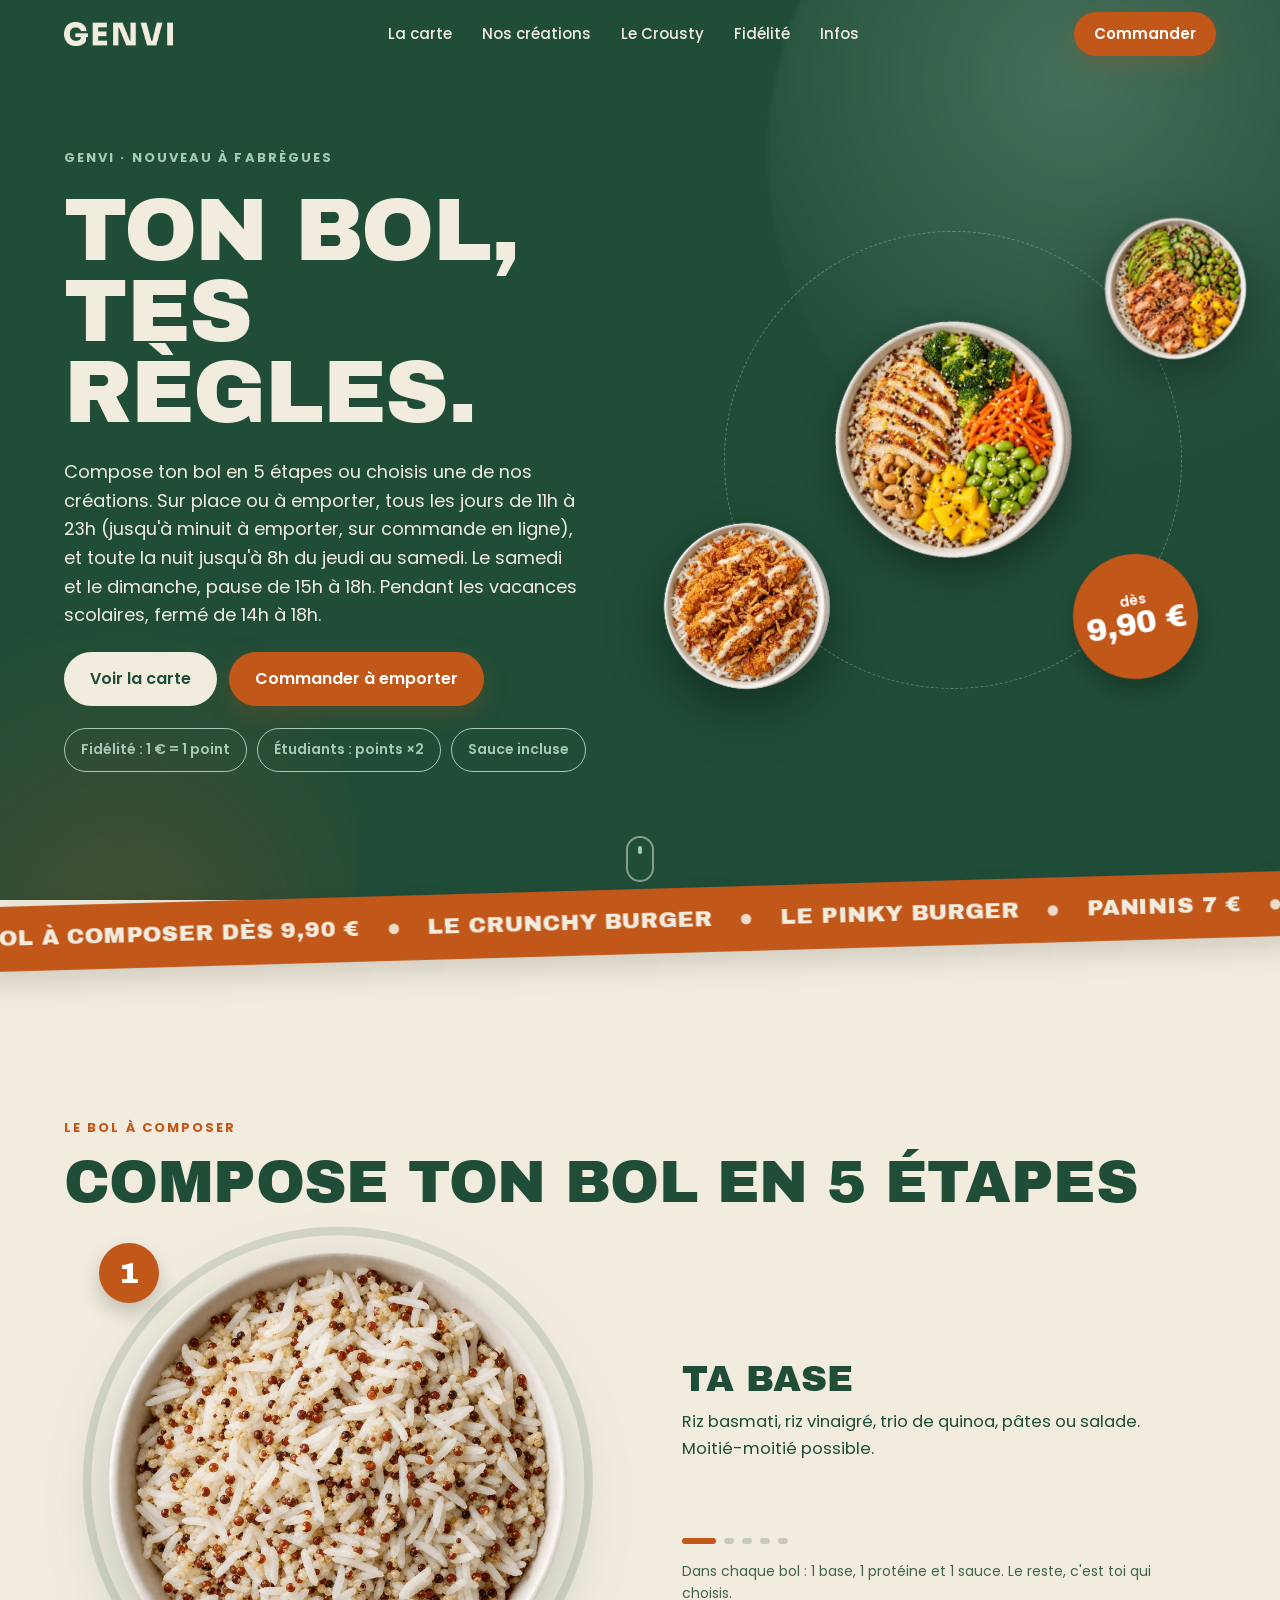
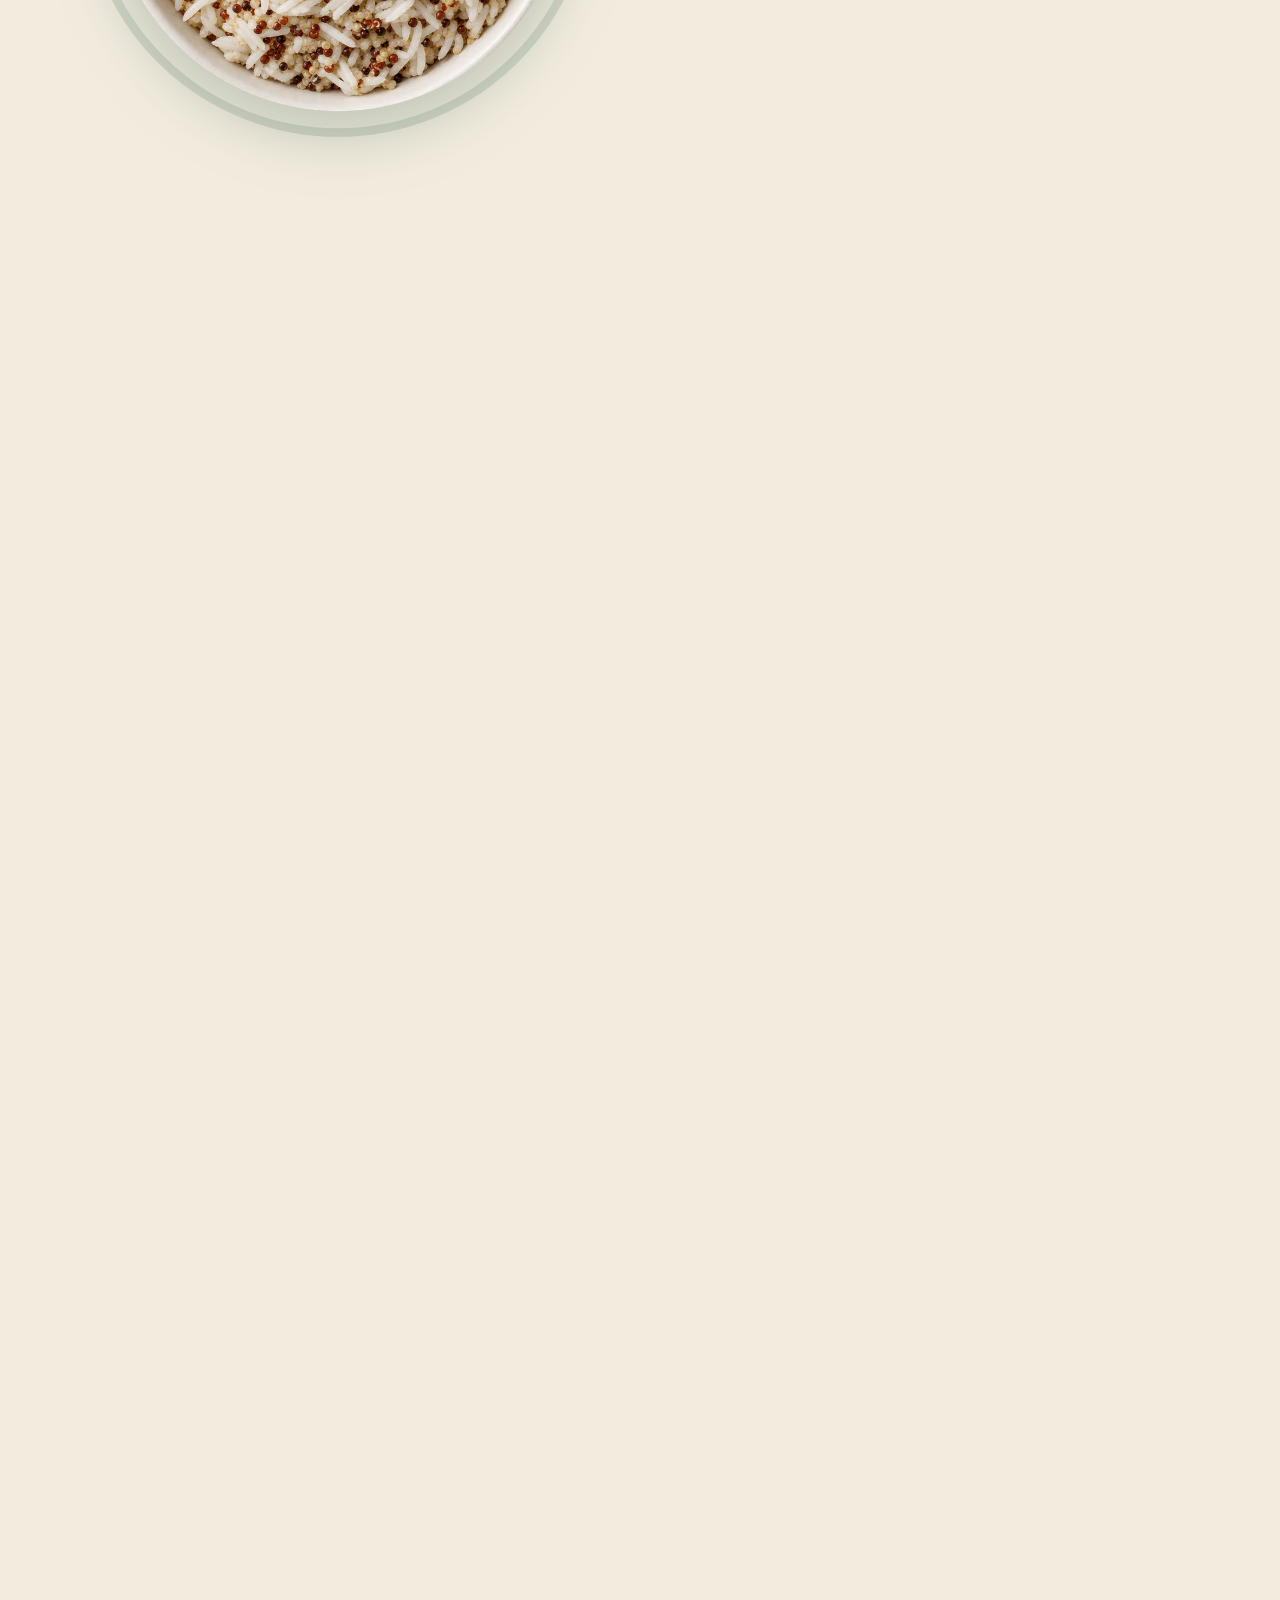
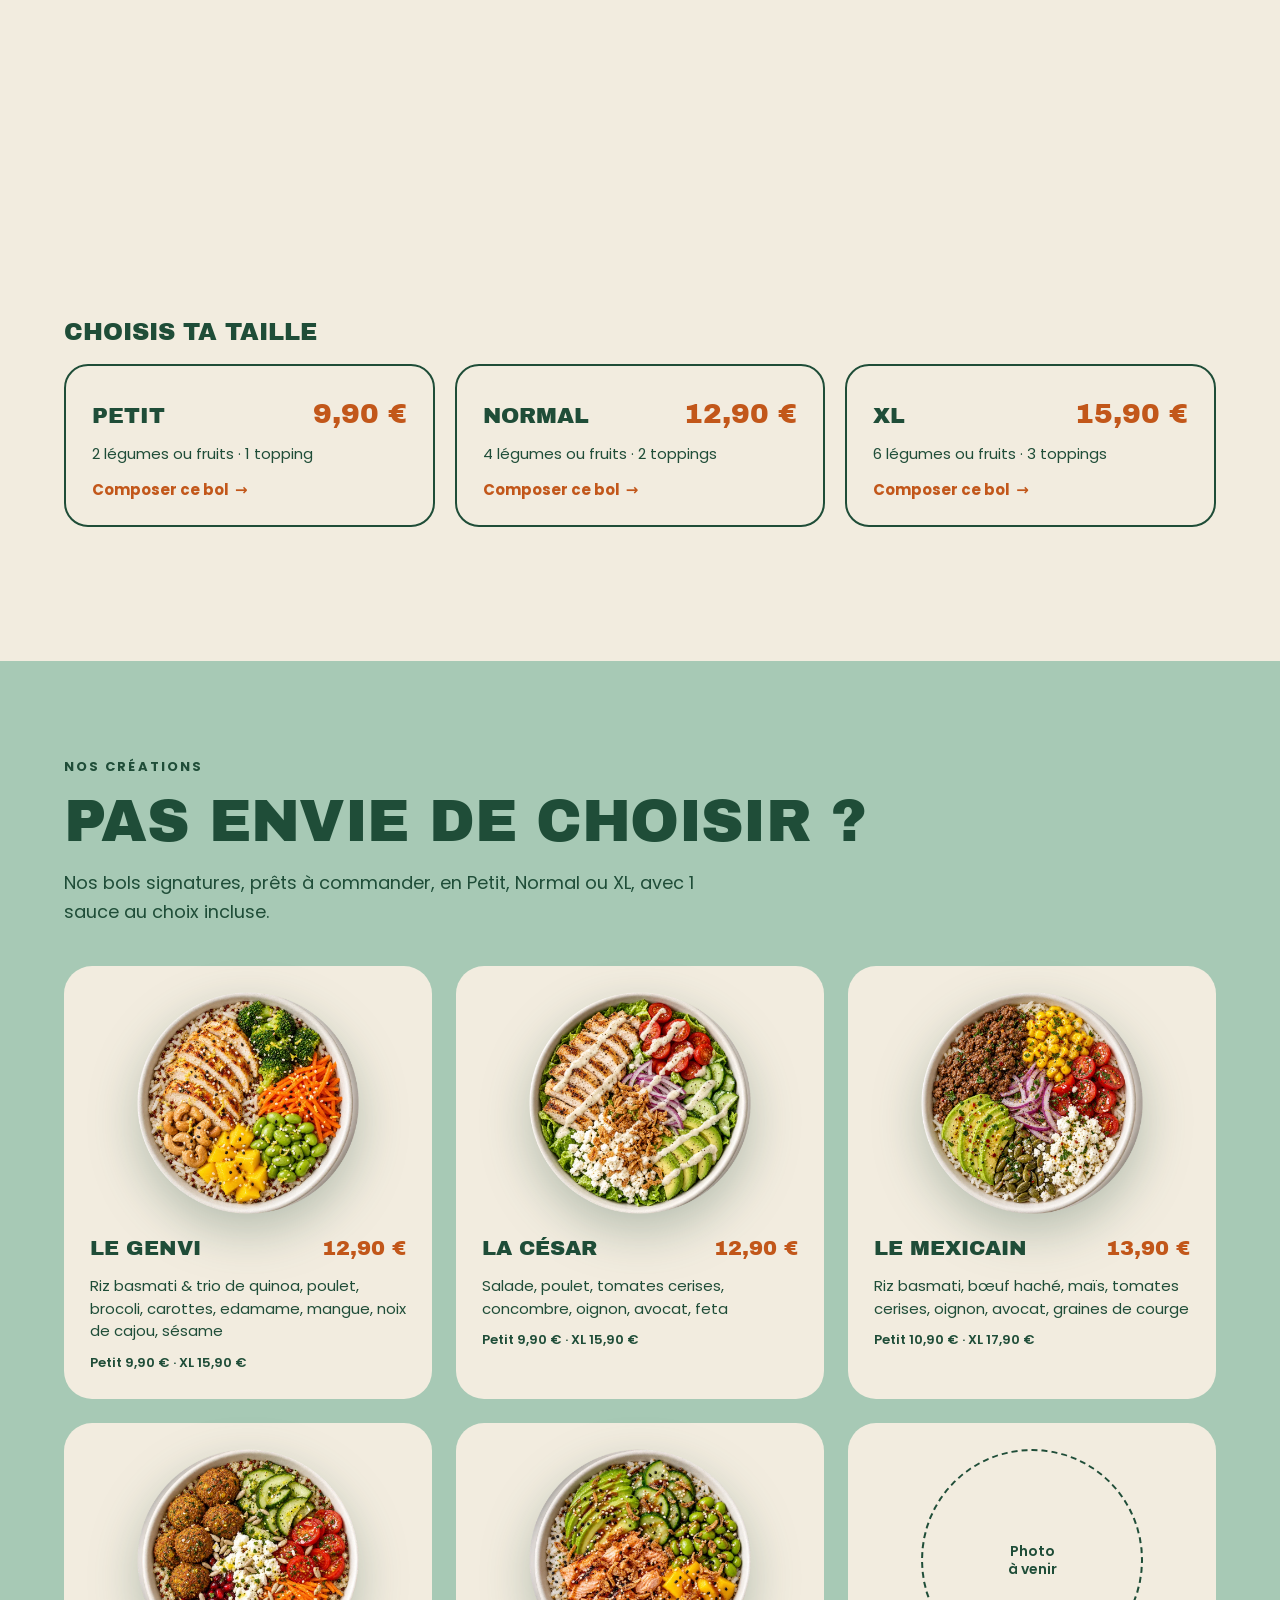
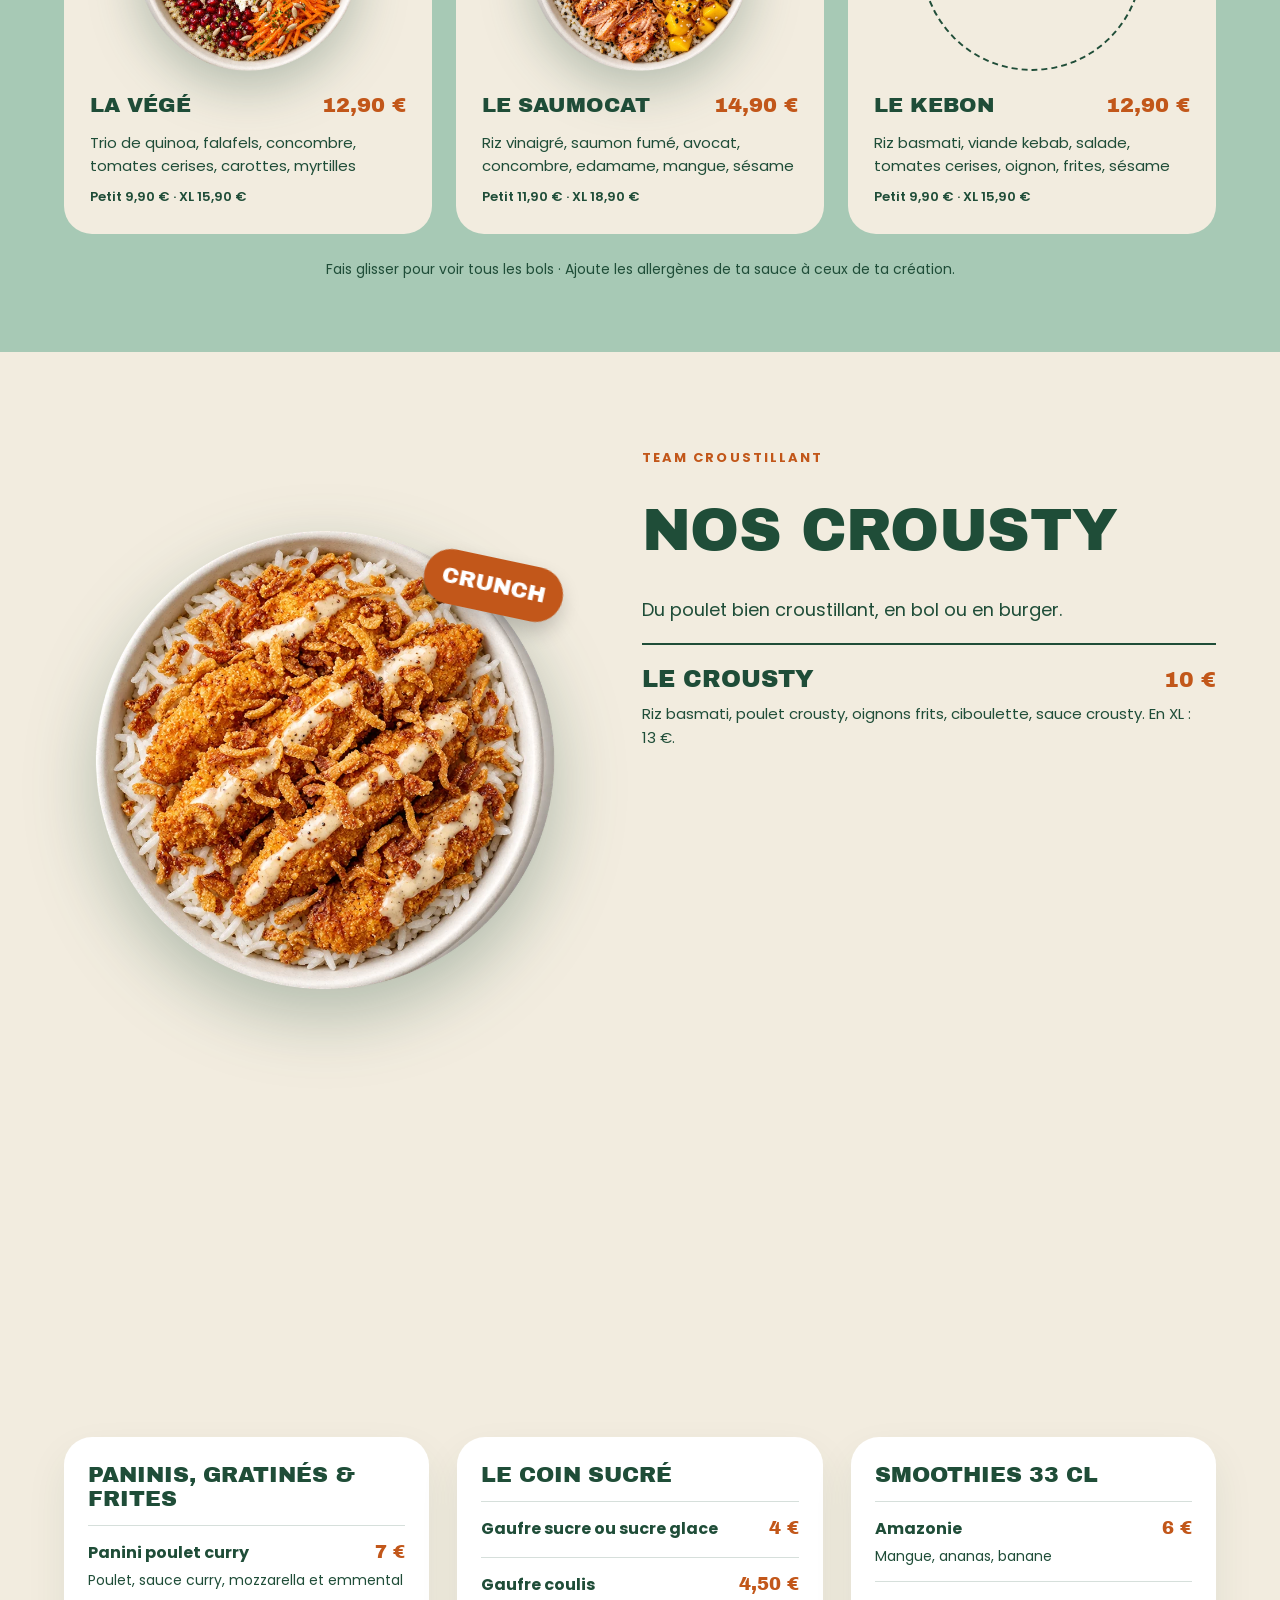
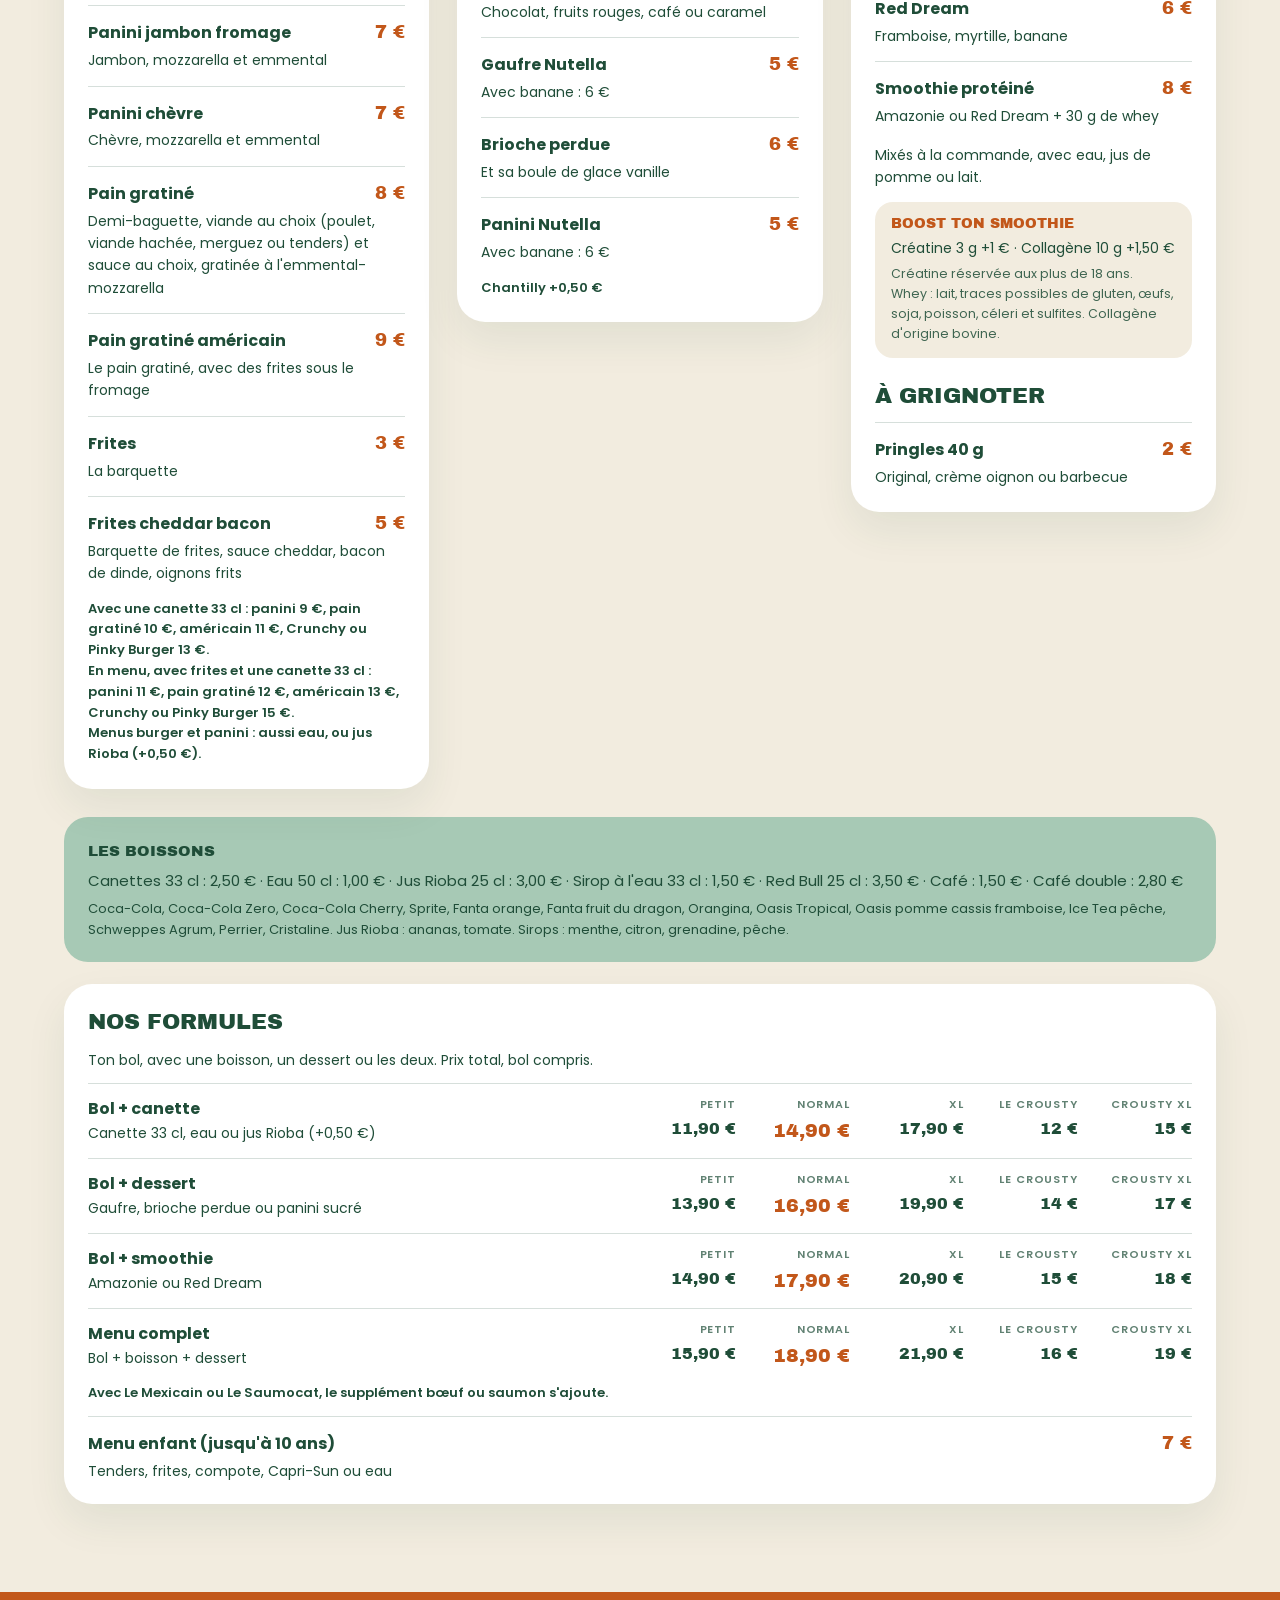
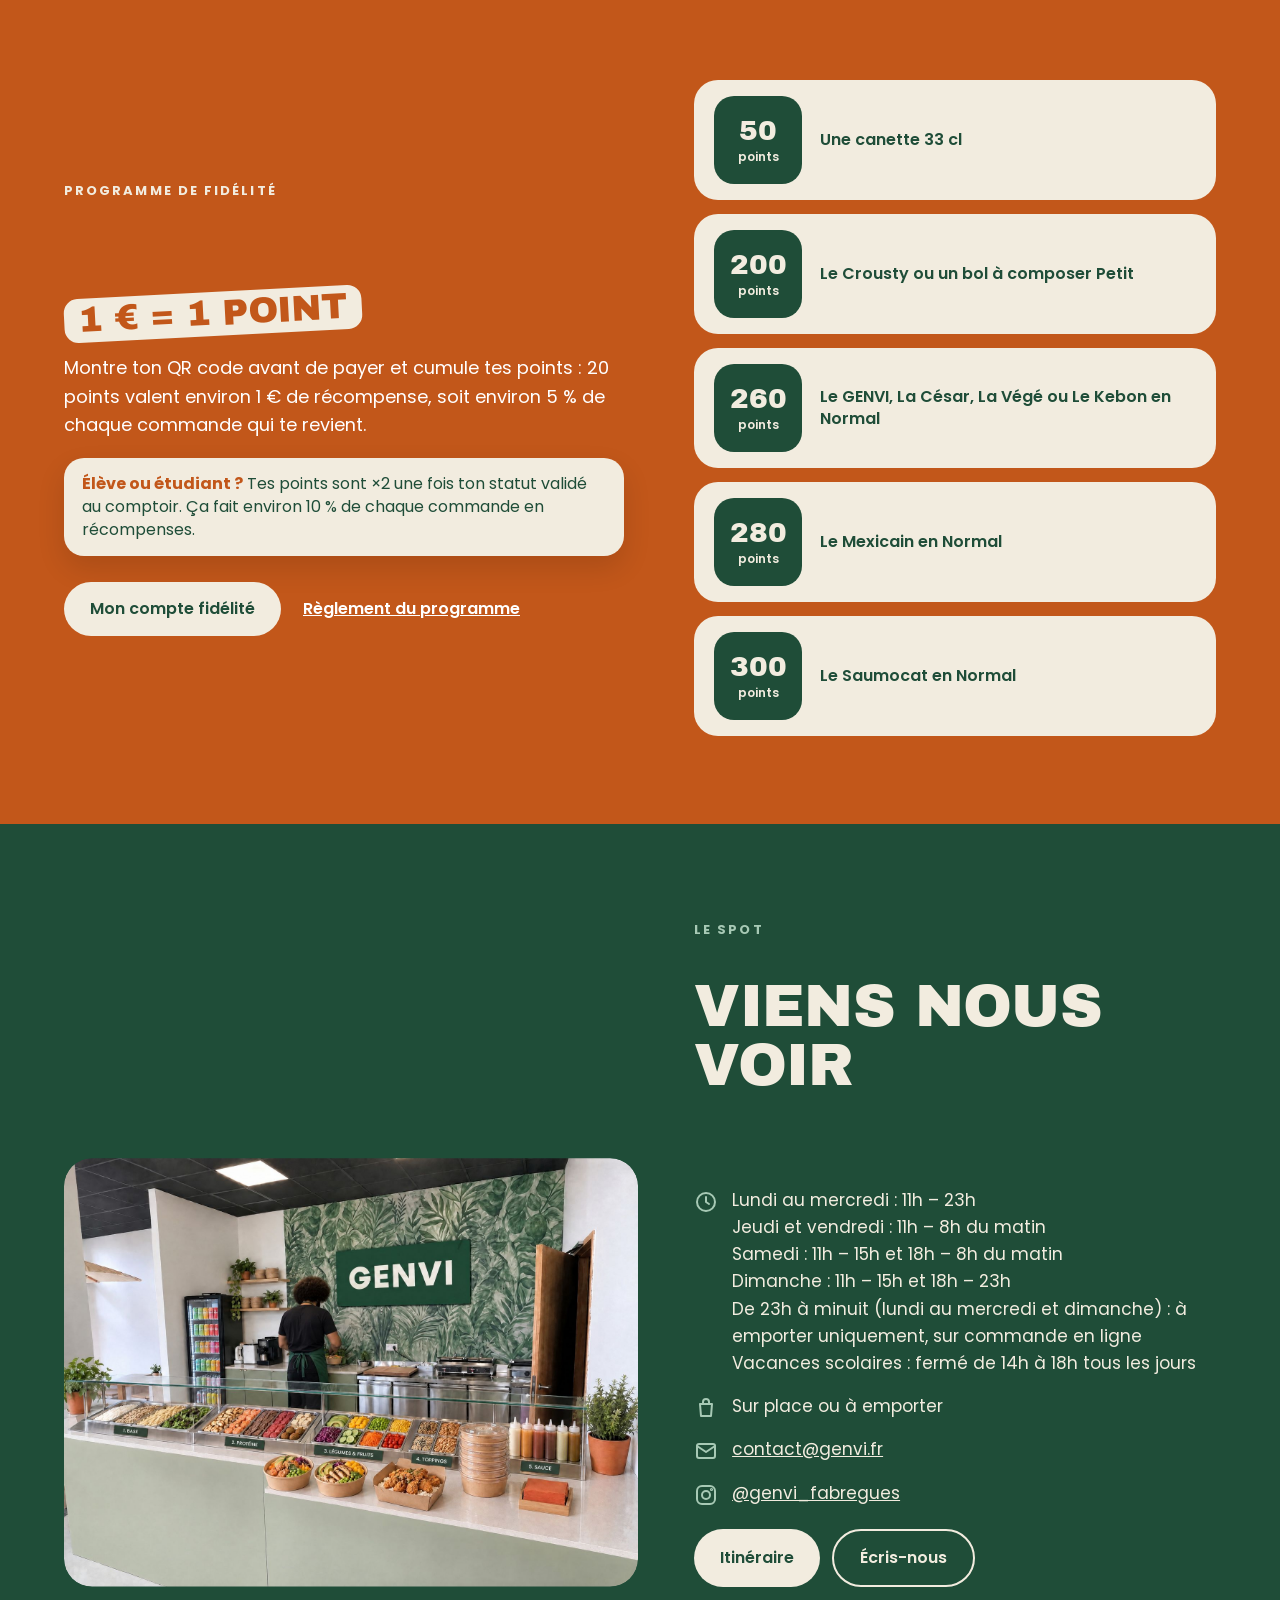
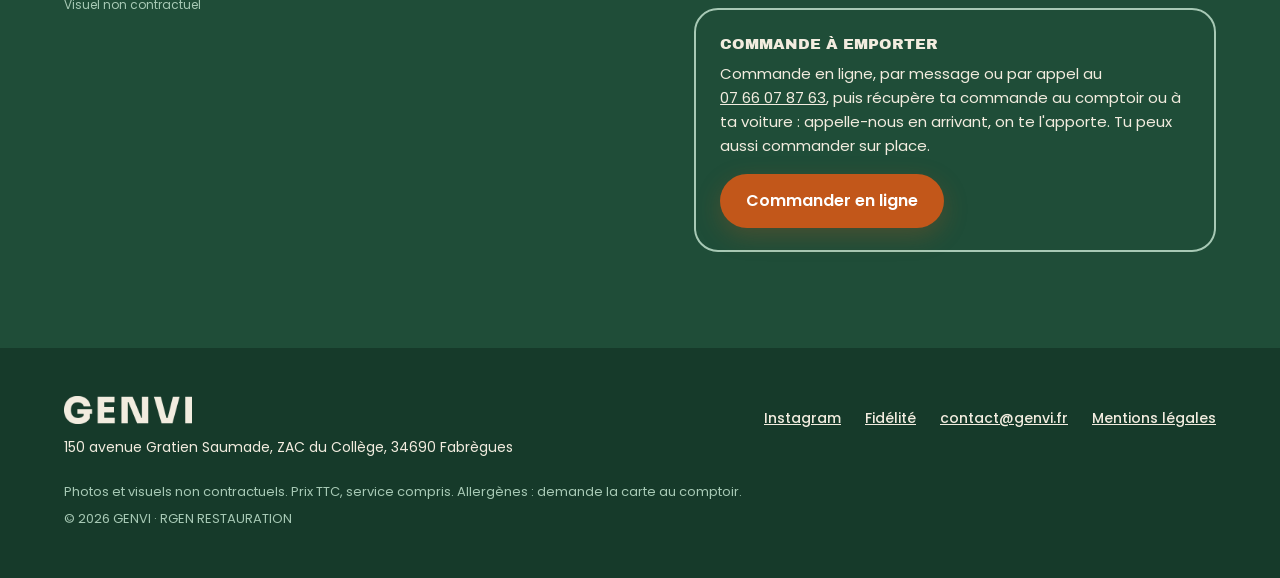
==== index.html @ 626ea54c "Carte : Panini chèvre sans tomate" ====
<!doctype html>
<html lang="fr">
<head>
<meta charset="utf-8">
<meta name="viewport" content="width=device-width, initial-scale=1">
<title>GENVI · Bols à composer à Fabrègues</title>
<meta name="description" content="GENVI, le spot à bols de Fabrègues : compose ton bol en 5 étapes dès 9,90 €, ou choisis une de nos créations. Crousty, paninis, pains gratinés, gaufres et smoothies, sur place ou à emporter, 7j/7.">
<link rel="canonical" href="https://genvi.fr/">
<meta name="theme-color" content="#1F4D38">
<meta property="og:type" content="website">
<meta property="og:url" content="https://genvi.fr/">
<meta property="og:title" content="GENVI · Ton bol, tes règles.">
<meta property="og:description" content="Compose ton bol en 5 étapes dès 9,90 €, à Fabrègues. Sur place ou à emporter.">
<meta property="og:image" content="https://genvi.fr/assets/img/og.jpg">
<meta property="og:locale" content="fr_FR">
<link rel="icon" href="assets/img/favicon-32.png" sizes="32x32" type="image/png">
<link rel="apple-touch-icon" href="assets/img/apple-touch-icon.png">
<link rel="preload" href="assets/fonts/ArchivoBlack.woff" as="font" type="font/woff" crossorigin>
<link rel="preload" href="assets/fonts/Poppins-400.woff2" as="font" type="font/woff2" crossorigin>
<link rel="stylesheet" href="assets/css/style.css">
<script>document.documentElement.classList.add('js');</script>
<script type="application/ld+json">
{"@context":"https://schema.org","@type":"Restaurant","name":"GENVI","alternateName":"GENVI Fabrègues","url":"https://genvi.fr/","image":"https://genvi.fr/assets/img/og.jpg","telephone":"+33 7 66 07 87 63","email":"contact@genvi.fr","servesCuisine":["Bols","Poké","Crousty","Paninis","Pains gratinés","Gaufres","Smoothies"],"priceRange":"€","menu":"https://genvi.fr/#carte","hasMap":"https://g.page/r/CV-p-sZZE55ZEBM","address":{"@type":"PostalAddress","streetAddress":"150 avenue Gratien Saumade, ZAC du Collège","postalCode":"34690","addressLocality":"Fabrègues","addressCountry":"FR"},"openingHoursSpecification":[{"@type":"OpeningHoursSpecification","dayOfWeek":["Monday","Tuesday","Wednesday"],"opens":"11:00","closes":"23:00"},{"@type":"OpeningHoursSpecification","dayOfWeek":["Thursday","Friday"],"opens":"11:00","closes":"08:00"},{"@type":"OpeningHoursSpecification","dayOfWeek":["Saturday","Sunday"],"opens":"11:00","closes":"15:00"},{"@type":"OpeningHoursSpecification","dayOfWeek":["Saturday"],"opens":"18:00","closes":"08:00"},{"@type":"OpeningHoursSpecification","dayOfWeek":["Sunday"],"opens":"18:00","closes":"23:00"}],"sameAs":["https://www.instagram.com/genvi_fabregues/","https://www.tiktok.com/@genvi_fabregues","https://g.page/r/CV-p-sZZE55ZEBM"]}
</script>
</head>
<body>

<div class="loader" id="loader" aria-hidden="true">
  <div class="loader__word">
    <span>G</span><span>E</span><span>N</span><span>V</span><span>I</span>
  </div>
</div>

<a class="skip" href="#carte">Aller à la carte</a>

<header class="nav" id="nav">
  <div class="nav__in">
    <a class="nav__logo" href="#top" aria-label="GENVI, retour en haut">
      <img src="assets/img/logo-genvi-creme.png" alt="GENVI" width="688" height="151">
    </a>
    <nav class="nav__links" aria-label="Navigation principale">
      <a href="#carte">La carte</a>
      <a href="#creations">Nos créations</a>
      <a href="#crousty">Le Crousty</a>
      <a href="#fidelite">Fidélité</a>
      <a href="#infos">Infos</a>
    </nav>
    <a class="btn btn--orange btn--sm nav__cta" href="https://restogen.fr/commander?code=GENVI" rel="noopener">Commander</a>
  </div>
</header>

<main id="top">

<!-- ========== HERO ========== -->
<section class="hero" aria-labelledby="hero-title">
  <div class="hero__blob hero__blob--1" aria-hidden="true"></div>
  <div class="hero__blob hero__blob--2" aria-hidden="true"></div>
  <div class="hero__in">
    <div class="hero__copy">
      <h1 class="hero__title" id="hero-title">
        <span class="hero__line"><span class="hero__word">Ton</span> <span class="hero__word">bol,</span></span>
        <span class="hero__line"><span class="hero__word">tes</span> <span class="hero__word">règles.</span></span>
        <span class="eyebrow eyebrow--mint hero__eyebrow" style="order:-1;font-family:var(--body);line-height:1.6;margin:0 0 22px">GENVI · Nouveau à Fabrègues</span>
      </h1>
    </div>

    <div class="hero__art" id="heroArt">
      <div class="hero__ring" aria-hidden="true"></div>
      <div class="hero__bowl hero__bowl--side hero__bowl--left" data-depth="0.6"><img src="assets/img/crousti.webp" alt="" width="800" height="800"></div>
      <div class="hero__bowl hero__bowl--side hero__bowl--right" data-depth="0.9"><img src="assets/img/bol-saumon-avocat.webp" alt="" width="800" height="800"></div>
      <div class="hero__bowl hero__bowl--main" data-depth="0.3"><img src="assets/img/bol-genvi.webp" alt="Le GENVI, bol vu de dessus" width="800" height="800"></div>
      <div class="hero__badge" aria-label="À partir de 9,90 euros">
        <span class="hero__badge-small">dès</span>
        <span class="hero__badge-price">9,90&nbsp;€</span>
      </div>
    </div>

    <div class="hero__more">
      <p class="hero__text">Compose ton bol en 5 étapes ou choisis une de nos créations. Sur place ou à emporter, tous les jours de 11h à 23h (jusqu'à minuit à emporter, sur commande en ligne), et toute la nuit jusqu'à 8h du jeudi au samedi. Le samedi et le dimanche, pause de 15h à 18h. Pendant les vacances scolaires, fermé de 14h à 18h.</p>
      <div class="hero__actions">
        <a class="btn btn--cream" href="#carte">Voir la carte</a>
        <a class="btn btn--orange" href="https://restogen.fr/commander?code=GENVI" rel="noopener">Commander à emporter</a>
      </div>
      <div class="hero__tags">
        <a class="tag" href="#fidelite">Fidélité : 1&nbsp;€ = 1&nbsp;point</a>
        <a class="tag" href="#fidelite">Étudiants : points ×2</a>
        <span class="tag">Sauce incluse</span>
      </div>
    </div>
  </div>
  <a class="hero__scroll" href="#carte" aria-label="Descendre vers la carte"><span></span></a>
</section>

<!-- ========== RUBAN ========== -->
<div class="ribbon" aria-hidden="true">
  <div class="ribbon__track">
    <span>Bol à composer dès 9,90&nbsp;€</span><i></i><span>Le Crunchy Burger</span><i></i><span>Le Pinky Burger</span><i></i><span>Paninis 7&nbsp;€</span><i></i><span>Pains gratinés dès 8&nbsp;€</span><i></i><span>Fidélité : 1&nbsp;€ = 1&nbsp;point</span><i></i><span>Élèves &amp; étudiants : points ×2</span><i></i><span>7j/7 · 11h–23h</span><i></i><span>Jusqu'à minuit : à emporter, sur commande en ligne</span><i></i><span>Jeudi, vendredi, samedi : ouvert jusqu'à 8h</span><i></i><span>Samedi et dimanche : pause de 15h à 18h</span><i></i><span>Vacances scolaires : fermé de 14h à 18h</span><i></i><span>Gaufres &amp; smoothies</span><i></i><span>Sur place ou à emporter</span><i></i>
    <span>Bol à composer dès 9,90&nbsp;€</span><i></i><span>Le Crunchy Burger</span><i></i><span>Le Pinky Burger</span><i></i><span>Paninis 7&nbsp;€</span><i></i><span>Pains gratinés dès 8&nbsp;€</span><i></i><span>Fidélité : 1&nbsp;€ = 1&nbsp;point</span><i></i><span>Élèves &amp; étudiants : points ×2</span><i></i><span>7j/7 · 11h–23h</span><i></i><span>Jusqu'à minuit : à emporter, sur commande en ligne</span><i></i><span>Jeudi, vendredi, samedi : ouvert jusqu'à 8h</span><i></i><span>Samedi et dimanche : pause de 15h à 18h</span><i></i><span>Vacances scolaires : fermé de 14h à 18h</span><i></i><span>Gaufres &amp; smoothies</span><i></i><span>Sur place ou à emporter</span><i></i>
  </div>
</div>

<!-- ========== COMPOSE (scroll) ========== -->
<section class="build" id="carte" aria-labelledby="build-title">
  <div class="build__sticky">
    <div class="build__head">
      <p class="eyebrow eyebrow--orange">Le bol à composer</p>
      <h2 class="h2" id="build-title">Compose ton bol en 5 étapes</h2>
    </div>
    <div class="build__stage">
      <div class="build__bowl" id="buildBowl">
        <svg class="build__ring" viewBox="0 0 100 100" aria-hidden="true">
          <circle class="build__ring-bg" cx="50" cy="50" r="47"></circle>
          <circle class="build__ring-fg" id="buildRing" cx="50" cy="50" r="47"></circle>
        </svg>
        <img class="build__layer is-active" data-step="1" src="assets/img/etape-1-base.webp" alt="Étape 1 : la base" width="800" height="800">
        <img class="build__layer" data-step="2" src="assets/img/etape-2-proteine.webp" alt="Étape 2 : la protéine" width="800" height="800" loading="lazy">
        <img class="build__layer" data-step="3" src="assets/img/etape-3-legumes-fruits.webp" alt="Étape 3 : les légumes et les fruits" width="800" height="800" loading="lazy">
        <img class="build__layer" data-step="4" src="assets/img/etape-4-toppings.webp" alt="Étape 4 : les toppings" width="800" height="800" loading="lazy">
        <img class="build__layer" data-step="5" src="assets/img/etape-5-sauce.webp" alt="Étape 5 : la sauce" width="800" height="800" loading="lazy">
        <div class="build__num" aria-hidden="true">
          <span class="is-active" data-step="1">1</span><span data-step="2">2</span><span data-step="3">3</span><span data-step="4">4</span><span data-step="5">5</span>
        </div>
      </div>
      <div class="build__copy">
        <ol class="build__steps">
          <li class="build__step is-active" data-step="1">
            <h3 class="h3">Ta base</h3>
            <p>Riz basmati, riz vinaigré, trio de quinoa, pâtes ou salade. Moitié-moitié possible.</p>
          </li>
          <li class="build__step" data-step="2">
            <h3 class="h3">Ta protéine</h3>
            <p>Poulet, bœuf haché, viande kebab, saumon fumé, thon, œufs, tofu, falafels ou poulet crousty.</p>
          </li>
          <li class="build__step" data-step="3">
            <h3 class="h3">Tes légumes &amp; fruits</h3>
            <p>Brocoli, chou rouge, edamame, patate douce, frites, avocat, mangue, myrtilles… et plein d'autres.</p>
          </li>
          <li class="build__step" data-step="4">
            <h3 class="h3">Tes toppings</h3>
            <p>Graines de courge, noix de cajou, noisettes, sésame, oignons frits, feta…</p>
          </li>
          <li class="build__step" data-step="5">
            <h3 class="h3">Ta sauce</h3>
            <p>Crousty, barbecue, ketchup, mayo, curry, César, soja sucrée ou salée, citron-huile d'olive, cheddar, Biggy.</p>
          </li>
        </ol>
        <div class="build__dots" aria-hidden="true">
          <i class="is-active"></i><i></i><i></i><i></i><i></i>
        </div>
        <p class="build__hint">Dans chaque bol : 1 base, 1 protéine et 1 sauce. Le reste, c'est toi qui choisis.</p>
      </div>
    </div>
  </div>
</section>

<!-- ========== TAILLES ========== -->
<section class="sizes" aria-labelledby="sizes-title">
  <div class="wrap">
    <h2 class="h3 sizes__title rv" id="sizes-title">Choisis ta taille</h2>
    <div class="sizes__grid">
      <a class="size rv" style="--i:0" href="https://restogen.fr/commander?code=GENVI&amp;produit=39833341-892d-4bd7-be96-c34bb102feee" rel="noopener">
        <div class="size__row"><span class="size__name">Petit</span><span class="size__price">9,90&nbsp;€</span></div>
        <p>2 légumes ou fruits · 1 topping</p>
        <span class="size__cta">Composer ce bol <span aria-hidden="true">→</span></span>
      </a>
      <a class="size rv" style="--i:1" href="https://restogen.fr/commander?code=GENVI&amp;produit=fd0b70cc-6b05-4b76-b08c-1bed2ca7cdba" rel="noopener">
        <div class="size__row"><span class="size__name">Normal</span><span class="size__price">12,90&nbsp;€</span></div>
        <p>4 légumes ou fruits · 2 toppings</p>
        <span class="size__cta">Composer ce bol <span aria-hidden="true">→</span></span>
      </a>
      <a class="size rv" style="--i:2" href="https://restogen.fr/commander?code=GENVI&amp;produit=8729dc53-b248-49ce-a266-7d017117befc" rel="noopener">
        <div class="size__row"><span class="size__name">XL</span><span class="size__price">15,90&nbsp;€</span></div>
        <p>6 légumes ou fruits · 3 toppings</p>
        <span class="size__cta">Composer ce bol <span aria-hidden="true">→</span></span>
      </a>
    </div>
    <p class="sizes__note rv">Saumon fumé : +2&nbsp;€ (+3&nbsp;€ en XL) · Bœuf : +1&nbsp;€ (+2&nbsp;€ en XL). Extras en supplément dès 0,80&nbsp;€.</p>
  </div>
</section>

<!-- ========== CRÉATIONS ========== -->
<section class="creations" id="creations" aria-labelledby="creations-title">
  <div class="wrap">
    <p class="eyebrow rv">Nos créations</p>
    <h2 class="h2 rv" id="creations-title">Pas envie de choisir ?</h2>
    <p class="lead rv">Nos bols signatures, prêts à commander, en Petit, Normal ou XL, avec 1 sauce au choix incluse.</p>
  </div>
  <div class="cards" id="cards">
    <article class="card rv" style="--i:0">
      <div class="card__img"><img src="assets/img/bol-genvi.webp" alt="Le GENVI" width="800" height="800" loading="lazy"></div>
      <div class="card__row"><h3 class="card__name">Le GENVI</h3><span class="card__price">12,90&nbsp;€</span></div>
      <p class="card__desc">Riz basmati &amp; trio de quinoa, poulet, brocoli, carottes, edamame, mangue, noix de cajou, sésame</p>
      <p class="card__meta">Petit 9,90&nbsp;€ · XL 15,90&nbsp;€</p>
    </article>
    <article class="card rv" style="--i:1">
      <div class="card__img"><img src="assets/img/bol-cesar.webp" alt="La César" width="800" height="800" loading="lazy"></div>
      <div class="card__row"><h3 class="card__name">La César</h3><span class="card__price">12,90&nbsp;€</span></div>
      <p class="card__desc">Salade, poulet, tomates cerises, concombre, oignon, avocat, feta</p>
      <p class="card__meta">Petit 9,90&nbsp;€ · XL 15,90&nbsp;€</p>
    </article>
    <article class="card rv" style="--i:2">
      <div class="card__img"><img src="assets/img/bol-mexicain.webp" alt="Le Mexicain" width="800" height="800" loading="lazy"></div>
      <div class="card__row"><h3 class="card__name">Le Mexicain</h3><span class="card__price">13,90&nbsp;€</span></div>
      <p class="card__desc">Riz basmati, bœuf haché, maïs, tomates cerises, oignon, avocat, graines de courge</p>
      <p class="card__meta">Petit 10,90&nbsp;€ · XL 17,90&nbsp;€</p>
    </article>
    <article class="card rv" style="--i:3">
      <div class="card__img"><img src="assets/img/bol-vege.webp" alt="La Végé" width="800" height="800" loading="lazy"></div>
      <div class="card__row"><h3 class="card__name">La Végé</h3><span class="card__price">12,90&nbsp;€</span></div>
      <p class="card__desc">Trio de quinoa, falafels, concombre, tomates cerises, carottes, myrtilles</p>
      <p class="card__meta">Petit 9,90&nbsp;€ · XL 15,90&nbsp;€</p>
    </article>
    <article class="card rv" style="--i:4">
      <div class="card__img"><img src="assets/img/bol-saumon-avocat.webp" alt="Le Saumocat" width="800" height="800" loading="lazy"></div>
      <div class="card__row"><h3 class="card__name">Le Saumocat</h3><span class="card__price">14,90&nbsp;€</span></div>
      <p class="card__desc">Riz vinaigré, saumon fumé, avocat, concombre, edamame, mangue, sésame</p>
      <p class="card__meta">Petit 11,90&nbsp;€ · XL 18,90&nbsp;€</p>
    </article>
    <article class="card rv" style="--i:5">
      <div class="card__img card__img--soon"><span>Photo<br>à venir</span></div>
      <div class="card__row"><h3 class="card__name">Le Kebon</h3><span class="card__price">12,90&nbsp;€</span></div>
      <p class="card__desc">Riz basmati, viande kebab, salade, tomates cerises, oignon, frites, sésame</p>
      <p class="card__meta">Petit 9,90&nbsp;€ · XL 15,90&nbsp;€</p>
    </article>
  </div>
  <p class="creations__note rv">Fais glisser pour voir tous les bols · Ajoute les allergènes de ta sauce à ceux de ta création.</p>
</section>

<!-- ========== CROUSTY ========== -->
<section class="crousty" id="crousty" aria-labelledby="crousty-title">
  <div class="wrap crousty__in">
    <div class="crousty__art rv">
      <div class="crousty__halo" aria-hidden="true"></div>
      <img class="crousty__img" src="assets/img/crousti.webp" alt="Le Crousty, poulet crousty sur riz" width="800" height="800" loading="lazy">
      <span class="crousty__stamp" aria-hidden="true">Crunch</span>
    </div>
    <div class="crousty__copy">
      <p class="eyebrow eyebrow--orange rv">Team croustillant</p>
      <h2 class="h2 rv" id="crousty-title">Nos Crousty</h2>
      <p class="lead rv">Du poulet bien croustillant, en bol ou en burger.</p>
      <div class="item rv">
        <div class="item__row"><h3 class="h3">Le Crousty</h3><span class="item__price">10&nbsp;€</span></div>
        <p>Riz basmati, poulet crousty, oignons frits, ciboulette, sauce crousty. En XL : 13&nbsp;€.</p>
      </div>
      <div class="item rv">
        <div class="item__row"><h3 class="h3">Le Crunchy Burger</h3><span class="item__price">11&nbsp;€</span></div>
        <p>Pain burger, galette de pommes de terre, poulet crousty, tomate, oignon, salade, sauce Biggy, bacon de dinde, cheddar. Avec une canette 33&nbsp;cl : 13&nbsp;€. En menu, avec frites et une boisson au choix (canette 33&nbsp;cl, eau, ou jus Rioba +0,50&nbsp;€) : 15&nbsp;€.</p>
      </div>
      <div class="item rv">
        <div class="item__row"><h3 class="h3">Le Pinky Burger</h3><span class="item__price">11&nbsp;€</span></div>
        <p>La recette du Crunchy Burger, avec un pain rose. Avec une canette 33&nbsp;cl : 13&nbsp;€. En menu, avec frites et une boisson au choix (canette 33&nbsp;cl, eau, ou jus Rioba +0,50&nbsp;€) : 15&nbsp;€.</p>
      </div>
    </div>
  </div>
</section>

<!-- ========== ET AUSSI ========== -->
<section class="extra" id="et-aussi" aria-labelledby="extra-title">
  <div class="wrap">
    <p class="eyebrow eyebrow--orange rv">Et aussi</p>
    <h2 class="h2 rv" id="extra-title">Paninis, gratinés, gaufres &amp; smoothies</h2>
    <div class="extra__grid">
      <div class="menu rv" style="--i:0">
        <h3 class="menu__title">Paninis, gratinés &amp; frites</h3>
        <div class="menu__item">
          <div class="menu__row"><span class="menu__name">Panini poulet curry</span><span class="menu__price">7&nbsp;€</span></div>
          <p class="menu__desc">Poulet, sauce curry, mozzarella et emmental</p>
        </div>
        <div class="menu__item">
          <div class="menu__row"><span class="menu__name">Panini jambon fromage</span><span class="menu__price">7&nbsp;€</span></div>
          <p class="menu__desc">Jambon, mozzarella et emmental</p>
        </div>
        <div class="menu__item">
          <div class="menu__row"><span class="menu__name">Panini chèvre</span><span class="menu__price">7&nbsp;€</span></div>
          <p class="menu__desc">Chèvre, mozzarella et emmental</p>
        </div>
        <div class="menu__item">
          <div class="menu__row"><span class="menu__name">Pain gratiné</span><span class="menu__price">8&nbsp;€</span></div>
          <p class="menu__desc">Demi-baguette, viande au choix (poulet, viande hachée, merguez ou tenders) et sauce au choix, gratinée à l'emmental-mozzarella</p>
        </div>
        <div class="menu__item">
          <div class="menu__row"><span class="menu__name">Pain gratiné américain</span><span class="menu__price">9&nbsp;€</span></div>
          <p class="menu__desc">Le pain gratiné, avec des frites sous le fromage</p>
        </div>
        <div class="menu__item">
          <div class="menu__row"><span class="menu__name">Frites</span><span class="menu__price">3&nbsp;€</span></div>
          <p class="menu__desc">La barquette</p>
        </div>
        <div class="menu__item">
          <div class="menu__row"><span class="menu__name">Frites cheddar bacon</span><span class="menu__price">5&nbsp;€</span></div>
          <p class="menu__desc">Barquette de frites, sauce cheddar, bacon de dinde, oignons frits</p>
        </div>
        <p class="menu__note">Avec une canette 33&nbsp;cl : panini 9&nbsp;€, pain gratiné 10&nbsp;€, américain 11&nbsp;€, Crunchy ou Pinky Burger 13&nbsp;€.<br>En menu, avec frites et une canette 33&nbsp;cl : panini 11&nbsp;€, pain gratiné 12&nbsp;€, américain 13&nbsp;€, Crunchy ou Pinky Burger 15&nbsp;€.<br>Menus burger et panini : aussi eau, ou jus Rioba (+0,50&nbsp;€).</p>
      </div>
      <div class="menu rv" style="--i:1">
        <h3 class="menu__title">Le coin sucré</h3>
        <div class="menu__item">
          <div class="menu__row"><span class="menu__name">Gaufre sucre ou sucre glace</span><span class="menu__price">4&nbsp;€</span></div>
        </div>
        <div class="menu__item">
          <div class="menu__row"><span class="menu__name">Gaufre coulis</span><span class="menu__price">4,50&nbsp;€</span></div>
          <p class="menu__desc">Chocolat, fruits rouges, café ou caramel</p>
        </div>
        <div class="menu__item">
          <div class="menu__row"><span class="menu__name">Gaufre Nutella</span><span class="menu__price">5&nbsp;€</span></div>
          <p class="menu__desc">Avec banane : 6&nbsp;€</p>
        </div>
        <div class="menu__item">
          <div class="menu__row"><span class="menu__name">Brioche perdue</span><span class="menu__price">6&nbsp;€</span></div>
          <p class="menu__desc">Et sa boule de glace vanille</p>
        </div>
        <div class="menu__item">
          <div class="menu__row"><span class="menu__name">Panini Nutella</span><span class="menu__price">5&nbsp;€</span></div>
          <p class="menu__desc">Avec banane : 6&nbsp;€</p>
        </div>
        <p class="menu__note">Chantilly +0,50&nbsp;€</p>
      </div>
      <div class="menu rv" style="--i:2">
        <h3 class="menu__title">Smoothies 33&nbsp;cl</h3>
        <div class="menu__item">
          <div class="menu__row"><span class="menu__name">Amazonie</span><span class="menu__price">6&nbsp;€</span></div>
          <p class="menu__desc">Mangue, ananas, banane</p>
        </div>
        <div class="menu__item">
          <div class="menu__row"><span class="menu__name">Red Dream</span><span class="menu__price">6&nbsp;€</span></div>
          <p class="menu__desc">Framboise, myrtille, banane</p>
        </div>
        <div class="menu__item">
          <div class="menu__row"><span class="menu__name">Smoothie protéiné</span><span class="menu__price">8&nbsp;€</span></div>
          <p class="menu__desc">Amazonie ou Red Dream + 30&nbsp;g de whey</p>
        </div>
        <p class="menu__desc">Mixés à la commande, avec eau, jus de pomme ou lait.</p>
        <div class="menu__boost">
          <p class="menu__boost-title">Boost ton smoothie</p>
          <p>Créatine 3&nbsp;g +1&nbsp;€ · Collagène 10&nbsp;g +1,50&nbsp;€</p>
          <p class="menu__boost-note">Créatine réservée aux plus de 18 ans. Whey&nbsp;: lait, traces possibles de gluten, œufs, soja, poisson, céleri et sulfites. Collagène d'origine bovine.</p>
        </div>
        <h3 class="menu__title menu__title--sub">À grignoter</h3>
        <div class="menu__item">
          <div class="menu__row"><span class="menu__name">Pringles 40&nbsp;g</span><span class="menu__price">2&nbsp;€</span></div>
          <p class="menu__desc">Original, crème oignon ou barbecue</p>
        </div>
      </div>
    </div>
    <div class="drinks rv">
      <p class="drinks__title">Les boissons</p>
      <p>Canettes 33&nbsp;cl : 2,50&nbsp;€ · Eau 50&nbsp;cl : 1,00&nbsp;€ · Jus Rioba 25&nbsp;cl : 3,00&nbsp;€ · Sirop à l'eau 33&nbsp;cl : 1,50&nbsp;€ · Red Bull 25&nbsp;cl : 3,50&nbsp;€ · Café : 1,50&nbsp;€ · Café double : 2,80&nbsp;€</p>
      <p class="small">Coca-Cola, Coca-Cola Zero, Coca-Cola Cherry, Sprite, Fanta orange, Fanta fruit du dragon, Orangina, Oasis Tropical, Oasis pomme cassis framboise, Ice Tea pêche, Schweppes Agrum, Perrier, Cristaline. Jus Rioba : ananas, tomate. Sirops : menthe, citron, grenadine, pêche.</p>
    </div>
    <div class="formules rv">
      <h3 class="menu__title">Nos formules</h3>
      <p class="menu__desc">Ton bol, avec une boisson, un dessert ou les deux. Prix total, bol compris.</p>
      <div class="fx">
        <div class="fx__row">
          <div class="fx__name"><span class="menu__name">Bol + canette</span><span class="menu__desc">Canette 33&nbsp;cl, eau ou jus Rioba (+0,50&nbsp;€)</span></div>
          <dl class="fx__prices"><div><dt>Petit</dt><dd>11,90&nbsp;€</dd></div><div class="is-main"><dt>Normal</dt><dd>14,90&nbsp;€</dd></div><div><dt>XL</dt><dd>17,90&nbsp;€</dd></div><div><dt>Le Crousty</dt><dd>12&nbsp;€</dd></div><div><dt>Crousty XL</dt><dd>15&nbsp;€</dd></div></dl>
        </div>
        <div class="fx__row">
          <div class="fx__name"><span class="menu__name">Bol + dessert</span><span class="menu__desc">Gaufre, brioche perdue ou panini sucré</span></div>
          <dl class="fx__prices"><div><dt>Petit</dt><dd>13,90&nbsp;€</dd></div><div class="is-main"><dt>Normal</dt><dd>16,90&nbsp;€</dd></div><div><dt>XL</dt><dd>19,90&nbsp;€</dd></div><div><dt>Le Crousty</dt><dd>14&nbsp;€</dd></div><div><dt>Crousty XL</dt><dd>17&nbsp;€</dd></div></dl>
        </div>
        <div class="fx__row">
          <div class="fx__name"><span class="menu__name">Bol + smoothie</span><span class="menu__desc">Amazonie ou Red Dream</span></div>
          <dl class="fx__prices"><div><dt>Petit</dt><dd>14,90&nbsp;€</dd></div><div class="is-main"><dt>Normal</dt><dd>17,90&nbsp;€</dd></div><div><dt>XL</dt><dd>20,90&nbsp;€</dd></div><div><dt>Le Crousty</dt><dd>15&nbsp;€</dd></div><div><dt>Crousty XL</dt><dd>18&nbsp;€</dd></div></dl>
        </div>
        <div class="fx__row">
          <div class="fx__name"><span class="menu__name">Menu complet</span><span class="menu__desc">Bol + boisson + dessert</span></div>
          <dl class="fx__prices"><div><dt>Petit</dt><dd>15,90&nbsp;€</dd></div><div class="is-main"><dt>Normal</dt><dd>18,90&nbsp;€</dd></div><div><dt>XL</dt><dd>21,90&nbsp;€</dd></div><div><dt>Le Crousty</dt><dd>16&nbsp;€</dd></div><div><dt>Crousty XL</dt><dd>19&nbsp;€</dd></div></dl>
        </div>
      </div>
      <p class="menu__note">Avec Le Mexicain ou Le Saumocat, le supplément bœuf ou saumon s'ajoute.</p>
      <div class="menu__item">
        <div class="menu__row"><span class="menu__name">Menu enfant (jusqu'à 10 ans)</span><span class="menu__price">7&nbsp;€</span></div>
        <p class="menu__desc">Tenders, frites, compote, Capri-Sun ou eau</p>
      </div>
    </div>
  </div>
</section>

<!-- ========== FIDÉLITÉ ========== -->
<section class="loyalty" id="fidelite" aria-labelledby="loyalty-title">
  <div class="wrap loyalty__in">
    <div class="loyalty__copy">
      <p class="eyebrow eyebrow--cream rv">Programme de fidélité</p>
      <h2 class="h2 rv" id="loyalty-title">Fidélité GENVI</h2>
      <p class="loyalty__big rv"><span class="promo__num">1&nbsp;€ = 1&nbsp;point</span></p>
      <p class="lead rv">Montre ton QR code avant de payer et cumule tes points : 20 points valent environ 1&nbsp;€ de récompense, soit environ 5&nbsp;% de chaque commande qui te revient.</p>
      <p class="loyalty__student rv"><strong>Élève ou étudiant ?</strong> Tes points sont ×2 une fois ton statut validé au comptoir. Ça fait environ 10&nbsp;% de chaque commande en récompenses.</p>
      <div class="loyalty__actions rv">
        <a class="btn btn--cream" href="https://fidelite.genvi.fr" rel="noopener">Mon compte fidélité</a>
        <a class="loyalty__link" href="https://fidelite.genvi.fr/reglement" rel="noopener">Règlement du programme</a>
      </div>
    </div>
    <ul class="rewards" aria-label="Les récompenses">
      <li class="reward rv" style="--i:0"><span class="reward__pts">50<small>points</small></span><span class="reward__txt">Une canette 33&nbsp;cl</span></li>
      <li class="reward rv" style="--i:1"><span class="reward__pts">200<small>points</small></span><span class="reward__txt">Le Crousty ou un bol à composer Petit</span></li>
      <li class="reward rv" style="--i:2"><span class="reward__pts">260<small>points</small></span><span class="reward__txt">Le GENVI, La César, La Végé ou Le Kebon en Normal</span></li>
      <li class="reward rv" style="--i:3"><span class="reward__pts">280<small>points</small></span><span class="reward__txt">Le Mexicain en Normal</span></li>
      <li class="reward rv" style="--i:4"><span class="reward__pts">300<small>points</small></span><span class="reward__txt">Le Saumocat en Normal</span></li>
    </ul>
  </div>
</section>

<!-- ========== INFOS ========== -->
<section class="infos" id="infos" aria-labelledby="infos-title">
  <div class="wrap infos__in">
    <figure class="infos__photo rv">
      <img src="assets/img/salle-genvi.jpg" alt="Le comptoir de GENVI avec le bar à bols" width="1600" height="1194" loading="lazy">
      <figcaption>Visuel non contractuel</figcaption>
    </figure>
    <div class="infos__copy">
      <p class="eyebrow eyebrow--mint rv">Le spot</p>
      <h2 class="h2 rv" id="infos-title">Viens nous voir</h2>
      <ul class="infos__list">
        <li class="rv" style="--i:0">
          <svg viewBox="0 0 24 24" aria-hidden="true"><path d="M12 21s-7-6.2-7-11a7 7 0 0 1 14 0c0 4.8-7 11-7 11z"/><circle cx="12" cy="10" r="2.5"/></svg>
          <span>150 avenue Gratien Saumade<br>ZAC du Collège, 34690 Fabrègues</span>
        </li>
        <li class="rv" style="--i:1">
          <svg viewBox="0 0 24 24" aria-hidden="true"><circle cx="12" cy="12" r="9"/><path d="M12 7v5l3 2"/></svg>
          <span>Lundi au mercredi : 11h – 23h<br>Jeudi et vendredi : 11h – 8h du matin<br>Samedi : 11h – 15h et 18h – 8h du matin<br>Dimanche : 11h – 15h et 18h – 23h<br>De 23h à minuit (lundi au mercredi et dimanche) : à emporter uniquement, sur commande en ligne<br>Vacances scolaires : fermé de 14h à 18h tous les jours</span>
        </li>
        <li class="rv" style="--i:2">
          <svg viewBox="0 0 24 24" aria-hidden="true"><path d="M6 8h12l-1 12H7L6 8z"/><path d="M9 8V6a3 3 0 0 1 6 0v2"/></svg>
          <span>Sur place ou à emporter</span>
        </li>
        <li class="rv" style="--i:3">
          <svg viewBox="0 0 24 24" aria-hidden="true"><rect x="3" y="5" width="18" height="14" rx="2"/><path d="M3 7l9 6 9-6"/></svg>
          <a href="mailto:contact@genvi.fr">contact@genvi.fr</a>
        </li>
        <li class="rv" style="--i:4">
          <svg viewBox="0 0 24 24" aria-hidden="true"><rect x="3" y="3" width="18" height="18" rx="5"/><circle cx="12" cy="12" r="4"/><circle cx="17.5" cy="6.5" r="0.6"/></svg>
          <a href="https://www.instagram.com/genvi_fabregues/" rel="noopener">@genvi_fabregues</a>
        </li>
      </ul>
      <div class="infos__actions rv">
        <a class="btn btn--cream" href="https://www.google.com/maps/search/?api=1&amp;query=150%20avenue%20Gratien%20Saumade%2034690%20Fabr%C3%A8gues" rel="noopener">Itinéraire</a>
        <a class="btn btn--ghost" href="mailto:contact@genvi.fr">Écris-nous</a>
      </div>
      <div class="order rv" id="commander">
        <p class="order__title">Commande à emporter</p>
        <p>Commande en ligne, par message ou par appel au <a href="tel:+33766078763">07&nbsp;66&nbsp;07&nbsp;87&nbsp;63</a>, puis récupère ta commande au comptoir ou à ta voiture : appelle-nous en arrivant, on te l'apporte. Tu peux aussi commander sur place.</p>
        <a class="btn btn--orange order__btn" href="https://restogen.fr/commander?code=GENVI" rel="noopener">Commander en ligne</a>
      </div>
    </div>
  </div>
</section>

</main>

<footer class="foot">
  <div class="wrap foot__in">
    <div class="foot__brand">
      <img src="assets/img/logo-genvi-creme.png" alt="GENVI" width="688" height="151">
      <p>150 avenue Gratien Saumade, ZAC du Collège, 34690 Fabrègues</p>
    </div>
    <nav class="foot__links" aria-label="Liens utiles">
      <a href="https://www.instagram.com/genvi_fabregues/" rel="noopener">Instagram</a>
      <a href="https://fidelite.genvi.fr" rel="noopener">Fidélité</a>
      <a href="mailto:contact@genvi.fr">contact@genvi.fr</a>
      <a href="mentions-legales.html">Mentions légales</a>
    </nav>
    <div class="foot__legal">
      <p>Photos et visuels non contractuels. Prix TTC, service compris. Allergènes : demande la carte au comptoir.</p>
      <p>© 2026 GENVI · RGEN RESTAURATION</p>
    </div>
  </div>
</footer>

<script src="assets/js/main.js" defer></script>
</body>
</html>
---- assets/css/style.css ----
/* ============================================================
   GENVI — site vitrine · style.css
   Couleurs : vert #1F4D38 · crème #F2ECDF · menthe #A7C9B5 · orange #C2571A
   Typos : Archivo Black (titres) · Poppins (texte)
   ============================================================ */

@font-face{font-family:"Archivo Black";src:url("../fonts/ArchivoBlack.woff") format("woff");font-weight:400;font-display:swap}
@font-face{font-family:"Poppins";src:url("../fonts/Poppins-400.woff2") format("woff2");font-weight:400;font-display:swap}
@font-face{font-family:"Poppins";src:url("../fonts/Poppins-500.woff2") format("woff2");font-weight:500;font-display:swap}
@font-face{font-family:"Poppins";src:url("../fonts/Poppins-600.woff2") format("woff2");font-weight:600;font-display:swap}
@font-face{font-family:"Poppins";src:url("../fonts/Poppins-700.woff2") format("woff2");font-weight:700;font-display:swap}

:root{
  --green:#1F4D38;
  --green-deep:#163A2A;
  --cream:#F2ECDF;
  --mint:#A7C9B5;
  --orange:#C2571A;
  --white:#FFFFFF;
  --display:"Archivo Black","Poppins",system-ui,sans-serif;
  --body:"Poppins",system-ui,-apple-system,sans-serif;
  --ease-out:cubic-bezier(.16,1,.3,1);
  --ease-spring:cubic-bezier(.34,1.56,.64,1);
  --ease-io:cubic-bezier(.77,0,.18,1);
  --nav-h:68px;
  --wrap:1200px;
  --gutter:24px;
}

*,*::before,*::after{box-sizing:border-box}
html{scroll-behavior:smooth;-webkit-text-size-adjust:100%;overflow-x:clip}
@media (prefers-reduced-motion:reduce){html{scroll-behavior:auto}}
body{
  margin:0;font-family:var(--body);color:var(--green);background:var(--cream);
  line-height:1.6;overflow-x:clip;-webkit-font-smoothing:antialiased;
}
body.is-locked{overflow:hidden}
img{max-width:100%;height:auto;display:block}
a{color:inherit}
svg{display:block}
h1,h2,h3,p{margin:0}
.wrap{max-width:var(--wrap);margin:0 auto;padding-inline:var(--gutter)}

.skip{position:absolute;left:-999px;top:8px;background:var(--orange);color:#fff;padding:10px 16px;border-radius:999px;z-index:100}
.skip:focus{left:16px}

/* ---------- Typo ---------- */
.h2{font-family:var(--display);font-weight:400;font-size:clamp(34px,4.6vw,60px);line-height:1;text-transform:uppercase;letter-spacing:-.01em}
.h3{font-family:var(--display);font-weight:400;font-size:clamp(20px,2vw,24px);line-height:1.1;text-transform:uppercase}
.eyebrow{font-size:13px;font-weight:700;letter-spacing:.16em;text-transform:uppercase;margin-bottom:14px}
.eyebrow--mint{color:var(--mint)}
.eyebrow--orange{color:var(--orange)}
.lead{font-size:clamp(16px,1.4vw,18px);max-width:640px;margin-top:18px}
.small{font-size:14px}

/* ---------- Boutons ---------- */
.btn{
  display:inline-flex;align-items:center;justify-content:center;gap:8px;
  min-height:48px;padding:14px 26px;border-radius:999px;font-weight:600;font-size:16px;
  text-decoration:none;transition:transform .35s var(--ease-out),box-shadow .35s var(--ease-out),background .3s;
  will-change:transform;
}
.btn:hover{transform:translateY(-3px)}
.btn:active{transform:translateY(0) scale(.98)}
.btn--sm{min-height:44px;padding:10px 20px;font-size:15px}
.btn--orange{background:var(--orange);color:#fff;box-shadow:0 8px 24px rgba(194,87,26,.25)}
.btn--orange:hover{box-shadow:0 14px 30px rgba(194,87,26,.35)}
.btn--cream{background:var(--cream);color:var(--green)}
.btn--cream:hover{box-shadow:0 14px 30px rgba(0,0,0,.18)}
.btn--ghost{border:2px solid var(--cream);color:var(--cream);background:transparent}
.btn--ghost:hover{background:rgba(242,236,223,.1)}

/* ---------- Loader ---------- */
.loader{
  position:fixed;inset:0;z-index:200;background:var(--cream);
  display:flex;align-items:center;justify-content:center;
  transform:translateY(0);
}
.loader__word{display:flex;overflow:hidden;font-family:var(--display);font-size:clamp(56px,14vw,160px);color:var(--green);line-height:1;letter-spacing:.02em}
.loader__word span{display:inline-block;transform:translateY(110%);}
html.js .loader.is-on .loader__word span{animation:loaderUp .7s var(--ease-out) forwards}
html.js .loader.is-on .loader__word span:nth-child(2){animation-delay:.06s}
html.js .loader.is-on .loader__word span:nth-child(3){animation-delay:.12s}
html.js .loader.is-on .loader__word span:nth-child(4){animation-delay:.18s}
html.js .loader.is-on .loader__word span:nth-child(5){animation-delay:.24s}
.loader.is-off{animation:loaderWipe .8s var(--ease-io) forwards}
html:not(.js) .loader{display:none}
@keyframes loaderUp{to{transform:translateY(0)}}
@keyframes loaderWipe{to{transform:translateY(-100%)}}

/* ---------- Nav ---------- */
.nav{position:fixed;top:0;left:0;right:0;z-index:50;height:var(--nav-h);transition:background .4s,box-shadow .4s,backdrop-filter .4s}
.nav.is-solid{background:rgba(31,77,56,.9);backdrop-filter:blur(14px);-webkit-backdrop-filter:blur(14px);box-shadow:0 10px 30px rgba(0,0,0,.18)}
.nav__in{max-width:var(--wrap);margin:0 auto;padding:0 var(--gutter);height:100%;display:flex;align-items:center;justify-content:space-between;gap:16px}
.nav__logo{display:flex;align-items:center;min-height:44px}
.nav__logo img{height:24px;width:auto}
.nav__links{display:none;gap:30px;font-size:15px;font-weight:500}
.nav__links a{color:var(--cream);text-decoration:none;position:relative;padding:6px 0}
.nav__links a::after{content:"";position:absolute;left:0;right:0;bottom:0;height:2px;background:var(--orange);transform:scaleX(0);transform-origin:left;transition:transform .35s var(--ease-out)}
.nav__links a:hover::after{transform:scaleX(1)}
.nav__cta{position:relative}
.nav__cta::before{content:"";position:absolute;inset:-3px;border-radius:999px;border:2px solid rgba(194,87,26,.6);opacity:0;animation:pulseRing 2.6s ease-out infinite}
@keyframes pulseRing{0%{transform:scale(.9);opacity:.8}70%{transform:scale(1.25);opacity:0}100%{opacity:0}}
@media (min-width:860px){.nav__links{display:flex}}

/* ---------- Hero ---------- */
.hero{position:relative;background:var(--green);color:var(--cream);overflow:hidden;padding-top:var(--nav-h);min-height:100svh;display:flex;flex-direction:column;justify-content:center}
.hero__blob{position:absolute;border-radius:50%;pointer-events:none;filter:blur(2px)}
.hero__blob--1{width:60vmax;height:60vmax;right:-20vmax;top:-18vmax;background:radial-gradient(circle at 40% 40%,rgba(167,201,181,.28),rgba(167,201,181,0) 62%);animation:breathe 9s ease-in-out infinite}
.hero__blob--2{width:46vmax;height:46vmax;left:-18vmax;bottom:-20vmax;background:radial-gradient(circle at 60% 60%,rgba(194,87,26,.22),rgba(194,87,26,0) 62%);animation:breathe 11s ease-in-out infinite reverse}
@keyframes breathe{0%,100%{transform:scale(1) translate(0,0)}50%{transform:scale(1.12) translate(-2%,2%)}}
.hero__in{position:relative;max-width:var(--wrap);margin:0 auto;padding:28px var(--gutter) 72px;display:grid;gap:28px;width:100%;grid-template-areas:"copy" "art" "more"}
@media (min-width:900px){.hero__in{grid-template-columns:1.1fr 1fr;grid-template-areas:"copy art" "more art";align-items:center;row-gap:24px;column-gap:48px;padding-block:48px 96px}}
.hero__copy{grid-area:copy;display:flex;flex-direction:column;gap:22px;align-self:end}
.hero__more{grid-area:more;display:flex;flex-direction:column;gap:22px;align-self:start}
.hero__art{grid-area:art}
.hero__eyebrow{margin:0}
.hero__title{font-family:var(--display);font-weight:400;font-size:clamp(48px,7vw,88px);line-height:.92;text-transform:uppercase;letter-spacing:-.015em;display:flex;flex-direction:column}
.hero__line{display:block;overflow:hidden;padding-bottom:.06em;margin-bottom:-.06em}
.hero__word{display:inline-block;transform:translateY(110%);opacity:0}
html.is-ready .hero__word{animation:wordUp .9s var(--ease-out) forwards}
html.is-ready .hero__line:nth-child(1) .hero__word:nth-child(1){animation-delay:.05s}
html.is-ready .hero__line:nth-child(1) .hero__word:nth-child(2){animation-delay:.14s}
html.is-ready .hero__line:nth-child(2) .hero__word:nth-child(1){animation-delay:.23s}
html.is-ready .hero__line:nth-child(2) .hero__word:nth-child(2){animation-delay:.32s}
@keyframes wordUp{to{transform:translateY(0);opacity:1}}
.hero__eyebrow,.hero__text,.hero__actions,.hero__tags{opacity:0;transform:translateY(18px)}
html.is-ready .hero__eyebrow{animation:fadeUp .8s var(--ease-out) .0s forwards}
html.is-ready .hero__text{animation:fadeUp .8s var(--ease-out) .45s forwards}
html.is-ready .hero__actions{animation:fadeUp .8s var(--ease-out) .58s forwards}
html.is-ready .hero__tags{animation:fadeUp .8s var(--ease-out) .7s forwards}
@keyframes fadeUp{to{opacity:1;transform:translateY(0)}}
.hero__text{font-size:clamp(16px,1.4vw,19px);max-width:520px}
.hero__actions{display:flex;flex-wrap:wrap;gap:12px}
.hero__tags{display:flex;flex-wrap:wrap;gap:10px}
.tag{border:1.5px solid var(--mint);color:var(--mint);border-radius:999px;padding:8px 16px;font-size:14px;font-weight:600;display:inline-flex;align-items:center;min-height:44px;text-decoration:none}
a.tag{transition:background .3s,color .3s}
a.tag:hover{background:var(--mint);color:var(--green)}

.hero__art{position:relative;aspect-ratio:1/1;width:min(100%,520px);margin:0 auto;}
@media (max-width:899px){.hero__art{width:min(82vw,420px)}}
.hero__bowl img{width:100%;height:auto}
.hero__bowl--main img{animation:spinSlow 140s linear infinite}
.hero__ring{position:absolute;inset:6%;border-radius:50%;border:1.5px dashed rgba(167,201,181,.45);animation:spin 60s linear infinite;opacity:0}
html.is-ready .hero__ring{animation:spin 60s linear infinite,fadeIn 1.2s .6s forwards}
@keyframes spin{to{transform:rotate(360deg)}}
@keyframes fadeIn{to{opacity:1}}
.hero__bowl{position:absolute;filter:drop-shadow(0 24px 36px rgba(0,0,0,.4));opacity:0;will-change:transform}
.hero__bowl--main{left:12%;top:8%;width:76%;transform:scale(.6) rotate(-12deg)}
.hero__bowl--left{left:-2%;bottom:2%;width:40%;transform:translateX(-40px) scale(.8)}
.hero__bowl--right{right:-2%;top:0;width:34%;transform:translateX(40px) scale(.8)}
html.is-ready .hero__bowl--main{animation:bowlMain 1.3s var(--ease-spring) .2s forwards}
html.is-ready .hero__bowl--left{animation:bowlSide 1.1s var(--ease-out) .55s forwards}
html.is-ready .hero__bowl--right{animation:bowlSide 1.1s var(--ease-out) .7s forwards}
@keyframes bowlMain{to{opacity:1;transform:scale(1) rotate(0)}}
@keyframes bowlSide{to{opacity:1;transform:translateX(0) scale(1)}}
/* flottement continu : on anime un wrapper virtuel via variables */
.hero__art.is-live .hero__bowl{opacity:1}
.hero__art.is-live .hero__bowl--main{animation:floatMain 7s ease-in-out infinite}
.hero__art.is-live .hero__bowl--left{animation:floatA 6s ease-in-out infinite}
.hero__art.is-live .hero__bowl--right{animation:floatB 8s ease-in-out infinite}
@keyframes floatMain{0%,100%{transform:translate(var(--px,0),var(--py,0)) rotate(0)}50%{transform:translate(var(--px,0),calc(var(--py,0) - 10px)) rotate(2deg)}}
@keyframes floatA{0%,100%{transform:translate(var(--px,0),var(--py,0))}50%{transform:translate(var(--px,0),calc(var(--py,0) - 12px))}}
@keyframes floatB{0%,100%{transform:translate(var(--px,0),var(--py,0))}50%{transform:translate(var(--px,0),calc(var(--py,0) + 12px))}}
.hero__badge{
  position:absolute;right:3%;bottom:8%;width:clamp(96px,24%,136px);aspect-ratio:1/1;border-radius:50%;
  background:var(--orange);color:#fff;display:flex;flex-direction:column;align-items:center;justify-content:center;
  box-shadow:0 14px 28px rgba(0,0,0,.28);transform:scale(0) rotate(-30deg);opacity:0;z-index:2
}
html.is-ready .hero__badge{animation:badgePop .9s var(--ease-spring) 1.05s forwards}
@keyframes badgePop{to{transform:scale(1) rotate(-10deg);opacity:1}}
.hero__badge-small{font-size:14px;font-weight:600;line-height:1}
.hero__badge-price{font-family:var(--display);font-size:clamp(22px,2.4vw,32px);line-height:1.1;white-space:nowrap}
.hero__scroll{position:absolute;left:50%;bottom:18px;transform:translateX(-50%);width:28px;height:46px;border:2px solid rgba(242,236,223,.5);border-radius:999px;display:none}
.hero__scroll span{position:absolute;left:50%;top:8px;width:4px;height:8px;margin-left:-2px;border-radius:2px;background:var(--mint);animation:scrollDot 1.8s ease-in-out infinite}
@keyframes scrollDot{0%{transform:translateY(0);opacity:1}70%{transform:translateY(18px);opacity:0}100%{opacity:0}}
@media (min-width:900px){.hero__scroll{display:block}}

/* ---------- Ruban ---------- */
.ribbon{background:var(--orange);color:var(--cream);overflow:hidden;transform:rotate(-1.6deg) scale(1.03);margin:-10px 0 -14px;position:relative;z-index:3;box-shadow:0 10px 30px rgba(0,0,0,.15)}
.ribbon__track{display:flex;align-items:center;gap:28px;white-space:nowrap;padding:14px 0;width:max-content;animation:marquee 28s linear infinite;font-family:var(--display);font-size:clamp(16px,2vw,22px);text-transform:uppercase;letter-spacing:.02em}
.ribbon__track i{width:10px;height:10px;border-radius:50%;background:var(--cream);flex:none;opacity:.9}
@keyframes marquee{to{transform:translateX(-50%)}}

/* ---------- Compose (scroll) ---------- */
.build{position:relative;height:460vh;background:var(--cream)}
.build__sticky{position:sticky;top:0;height:100svh;display:flex;flex-direction:column;justify-content:center;padding:calc(var(--nav-h) + 8px) var(--gutter) 24px;max-width:var(--wrap);margin:0 auto}
.build__head{text-align:center}
.build__stage{display:grid;gap:18px;margin-top:18px;align-items:center;justify-items:center}
@media (min-width:900px){.build__stage{grid-template-columns:1fr 1fr;gap:56px;margin-top:40px}.build__head{text-align:left}}
.build__bowl{position:relative;width:min(70vw,36svh,420px);aspect-ratio:1/1}
@media (min-width:900px){.build__bowl{width:min(100%,56svh,460px)}}
.build__ring{position:absolute;inset:-8%;width:116%;height:116%;transform:rotate(-90deg)}
.build__ring circle{fill:none;stroke-width:1.6;stroke-linecap:round}
.build__ring-bg{stroke:rgba(31,77,56,.14)}
.build__ring-fg{stroke:var(--orange);stroke-dasharray:295.3;stroke-dashoffset:295.3;transition:stroke-dashoffset .25s linear}
.build__layer{position:absolute;inset:0;opacity:0;transform:scale(1.08) rotate(6deg);transition:opacity .55s var(--ease-out),transform .8s var(--ease-out);filter:drop-shadow(0 22px 30px rgba(31,77,56,.25))}
.build__layer.is-active{opacity:1;transform:scale(1) rotate(0)}
.build__num{position:absolute;left:-2%;top:-2%;width:clamp(48px,13%,64px);aspect-ratio:1/1;border-radius:50%;background:var(--orange);color:#fff;font-family:var(--display);font-size:clamp(22px,2.4vw,30px);box-shadow:0 10px 20px rgba(0,0,0,.2);overflow:hidden}
.build__num span{position:absolute;inset:0;display:flex;align-items:center;justify-content:center;transform:translateY(100%);transition:transform .45s var(--ease-out)}
.build__num span.is-active{transform:translateY(0)}
.build__num span.is-past{transform:translateY(-100%)}
.build__copy{width:100%;max-width:520px}
.build__steps{list-style:none;margin:0;padding:0;position:relative;min-height:150px}
@media (min-width:900px){.build__steps{min-height:170px}}
.build__step{position:absolute;inset:0;opacity:0;transform:translateY(18px);transition:opacity .45s var(--ease-out),transform .6s var(--ease-out);pointer-events:none;text-align:center}
@media (min-width:900px){.build__step{text-align:left}}
.build__step.is-active{opacity:1;transform:none;pointer-events:auto}
.build__step h3{margin-bottom:10px;font-size:clamp(24px,3vw,36px)}
.build__step p{font-size:clamp(15px,1.3vw,17px)}
.build__dots{display:flex;gap:8px;justify-content:center;margin-top:8px}
@media (min-width:900px){.build__dots{justify-content:flex-start}}
.build__dots i{width:10px;height:6px;border-radius:3px;background:rgba(31,77,56,.2);transition:width .4s var(--ease-out),background .4s}
.build__dots i.is-active{width:34px;background:var(--orange)}
.build__hint{margin-top:16px;font-size:14px;text-align:center;opacity:.85}
@media (min-width:900px){.build__hint{text-align:left}}
/* sans JS ou mouvement réduit : tout affiché */
html:not(.js) .build,html.reduced .build{height:auto}
html:not(.js) .build__sticky,html.reduced .build__sticky{position:static;height:auto;padding-top:80px}
html:not(.js) .build__layer,html.reduced .build__layer{opacity:1;transform:none;position:static}
html:not(.js) .build__layer:not(:first-of-type),html.reduced .build__layer:not(:first-of-type){display:none}
html:not(.js) .build__steps,html.reduced .build__steps{min-height:0;display:grid;gap:20px}
html:not(.js) .build__step,html.reduced .build__step{position:static;opacity:1;transform:none}
html:not(.js) .build__dots,html.reduced .build__dots,html:not(.js) .build__num,html.reduced .build__num,html:not(.js) .build__ring,html.reduced .build__ring{display:none}

/* ---------- Tailles ---------- */
.sizes{padding:40px 0 96px}
.sizes__title{margin-bottom:18px}
.sizes__grid{display:grid;gap:16px}
@media (min-width:760px){.sizes__grid{grid-template-columns:repeat(3,1fr);gap:20px}}
.size{border:2px solid var(--green);border-radius:24px;padding:26px 26px 22px;background:transparent;transition:background .4s,color .4s,transform .5s var(--ease-out)}
.size:hover{background:var(--green);color:var(--cream);transform:translateY(-4px)}
.size:hover .size__price{color:var(--mint)}
.size__row{display:flex;justify-content:space-between;align-items:baseline;gap:12px;margin-bottom:6px}
.size__name{font-family:var(--display);font-size:22px;text-transform:uppercase}
.size__price{font-family:var(--display);font-size:28px;color:var(--orange);white-space:nowrap;transition:color .4s}
.size p{font-size:15px}
.sizes__note{margin-top:16px;font-size:14px}
a.size{display:block;color:inherit;text-decoration:none}
a.size:focus-visible{outline:3px solid var(--orange);outline-offset:4px}
.size__cta{display:inline-flex;align-items:center;gap:6px;margin-top:12px;min-height:24px;font-weight:700;font-size:15px;color:var(--orange);transition:color .4s}
.size:hover .size__cta{color:var(--mint)}

/* ---------- Créations ---------- */
.creations{background:var(--mint);padding:96px 0 72px;overflow:hidden}
.cards{display:flex;gap:18px;overflow-x:auto;scroll-snap-type:x mandatory;padding:36px var(--gutter) 24px;-webkit-overflow-scrolling:touch;scrollbar-width:none}
.cards::-webkit-scrollbar{display:none}
.card{flex:0 0 min(78vw,340px);scroll-snap-align:center;background:var(--cream);border-radius:28px;padding:26px;display:flex;flex-direction:column;gap:10px;transform-style:preserve-3d;transition:transform .5s var(--ease-out),box-shadow .5s var(--ease-out);position:relative}
.card:hover{box-shadow:0 30px 50px rgba(31,77,56,.22)}
.card__img{width:70%;align-self:center;filter:drop-shadow(0 18px 24px rgba(31,77,56,.28));transition:transform .7s var(--ease-out)}
.card:hover .card__img{transform:translateY(-10px) rotate(-8deg) scale(1.04)}
.card__img--soon{aspect-ratio:1/1;border-radius:50%;border:2px dashed var(--green);display:flex;align-items:center;justify-content:center;text-align:center;font-size:14px;font-weight:600;filter:none;line-height:1.3}
.card__row{display:flex;justify-content:space-between;align-items:baseline;gap:12px;margin-top:8px}
.card__name{font-family:var(--display);font-weight:400;font-size:21px;text-transform:uppercase;line-height:1.1}
.card__price{font-family:var(--display);font-size:21px;color:var(--orange);white-space:nowrap}
.card__desc{font-size:15px;line-height:1.5}
.card__meta{font-size:13px;font-weight:600}
.creations__note{text-align:center;font-size:13px;padding:0 var(--gutter)}
@media (min-width:1000px){
  .cards{display:grid;grid-template-columns:repeat(3,1fr);gap:24px;overflow:visible;max-width:var(--wrap);margin:0 auto;padding-top:40px}
  .card{flex:none}
  .creations__note{font-size:14px}
}

/* ---------- Crousty ---------- */
.crousty{padding:96px 0 80px;overflow:hidden}
.crousty__in{display:grid;gap:40px;align-items:center}
@media (min-width:900px){.crousty__in{grid-template-columns:1fr 1.1fr;gap:56px}}
.crousty__art{position:relative;width:min(100%,460px);margin:0 auto;aspect-ratio:1/1}
.crousty__halo{position:absolute;inset:4%;border-radius:50%;background:radial-gradient(circle,rgba(194,87,26,.26),rgba(194,87,26,0) 68%);animation:breathe 7s ease-in-out infinite}
.crousty__img{position:relative;filter:drop-shadow(0 26px 34px rgba(31,77,56,.3));animation:spinSlow 90s linear infinite}
@keyframes spinSlow{to{transform:rotate(360deg)}}
.crousty__stamp{position:absolute;right:-2%;top:6%;background:var(--orange);color:#fff;font-family:var(--display);text-transform:uppercase;font-size:clamp(16px,1.8vw,22px);padding:10px 18px;border-radius:999px;transform:rotate(12deg) scale(0);box-shadow:0 10px 20px rgba(0,0,0,.2)}
.crousty__art.is-in .crousty__stamp{animation:stampPop .8s var(--ease-spring) .5s forwards}
@keyframes stampPop{to{transform:rotate(12deg) scale(1)}}
.crousty__copy{display:flex;flex-direction:column;gap:18px}
.item{border-top:2px solid var(--green);padding-top:18px}
.item__row{display:flex;justify-content:space-between;align-items:baseline;gap:12px;margin-bottom:4px}
.item__price{font-family:var(--display);font-size:22px;color:var(--orange);white-space:nowrap}
.item p{font-size:15px}
.chips{display:flex;flex-wrap:wrap;gap:8px}
.chip{background:var(--green);color:var(--cream);border-radius:999px;padding:7px 14px;font-size:13px;font-weight:600;opacity:0;transform:scale(.6)}
.chips.is-in .chip{animation:chipPop .6s var(--ease-spring) forwards;animation-delay:calc(var(--i) * 70ms)}
@keyframes chipPop{to{opacity:1;transform:scale(1)}}
.drinks{background:var(--mint);border-radius:24px;padding:22px 24px;display:flex;flex-direction:column;gap:6px;margin-top:6px}
.drinks__title{font-family:var(--display);font-size:20px;text-transform:uppercase}
.drinks p{font-size:15px}
.drinks .small{font-size:13px}
.drinks__free{font-weight:700}

/* ---------- Promo ---------- */
.promo{background:var(--orange);color:#fff;padding:52px 0}
.promo__in{display:flex;flex-wrap:wrap;align-items:center;justify-content:space-between;gap:12px 32px}
.promo__big{font-family:var(--display);font-size:clamp(30px,4.2vw,52px);line-height:1.05;text-transform:uppercase}
.promo__num{display:inline-block;background:var(--cream);color:var(--orange);padding:2px 14px;border-radius:14px;transform:rotate(-3deg);margin-right:6px}
.promo__big.is-in .promo__num{animation:numSwing 1.2s var(--ease-spring) .3s}
@keyframes numSwing{0%{transform:rotate(-3deg) scale(1)}40%{transform:rotate(4deg) scale(1.12)}100%{transform:rotate(-3deg) scale(1)}}
.promo__sub{font-size:19px;font-weight:700}

/* ---------- Et aussi : paninis, sucré, smoothies ---------- */
.extra{padding:96px 0 88px;background:var(--cream)}
.extra__grid{display:grid;gap:22px;margin-top:36px}
@media (min-width:900px){.extra__grid{grid-template-columns:repeat(3,1fr);gap:28px;align-items:start}}
.menu{background:var(--white);border-radius:28px;padding:26px 24px 24px;display:flex;flex-direction:column;gap:14px;box-shadow:0 18px 40px rgba(31,77,56,.08)}
.menu__title{font-family:var(--display);font-weight:400;font-size:22px;line-height:1.1;text-transform:uppercase}
.menu__title--sub{margin-top:12px}
.menu__item{border-top:1.5px solid rgba(31,77,56,.18);padding-top:12px}
.menu__row{display:flex;justify-content:space-between;align-items:baseline;gap:12px}
.menu__name{font-weight:700;font-size:16px;line-height:1.35}
.menu__price{font-family:var(--display);font-size:18px;color:var(--orange);white-space:nowrap}
.menu__desc{font-size:14px;margin-top:2px}
.menu__note{font-size:13px;font-weight:600}
.menu__boost{background:var(--cream);border-radius:18px;padding:14px 16px;display:flex;flex-direction:column;gap:4px}
.menu__boost-title{font-family:var(--display);font-size:16px;line-height:1.2;text-transform:uppercase;color:var(--orange)}
.menu__boost p{font-size:14px}
.menu__boost .menu__boost-note{font-size:12.5px;opacity:.85}
.extra .drinks{margin-top:28px}
/* Formules (prix totaux) */
.formules{margin-top:22px;background:var(--white);border-radius:28px;padding:26px 24px 22px;display:flex;flex-direction:column;gap:12px;box-shadow:0 18px 40px rgba(31,77,56,.08)}
.fx{display:flex;flex-direction:column;gap:12px}
.fx__row{display:grid;gap:10px;border-top:1.5px solid rgba(31,77,56,.18);padding-top:12px}
.fx__name{display:flex;flex-direction:column}
.fx__prices{display:grid;grid-template-columns:repeat(3,minmax(0,1fr));gap:8px 10px;margin:0}
.fx__prices div{display:flex;flex-direction:column;gap:2px}
.fx__prices dt{font-size:11px;font-weight:600;letter-spacing:.08em;text-transform:uppercase;opacity:.7}
.fx__prices dd{margin:0;font-family:var(--display);font-size:16px;white-space:nowrap}
.fx__prices .is-main dd{color:var(--orange);font-size:19px}
@media (min-width:900px){
  .fx__row{grid-template-columns:1fr auto;align-items:center;gap:28px}
  .fx__prices{grid-template-columns:repeat(5,104px);text-align:right}
  .fx__prices div{align-items:flex-end}
}


/* ---------- Fidélité ---------- */
.eyebrow--cream{color:var(--cream)}
.loyalty{background:var(--orange);color:#fff;padding:88px 0}
.loyalty__in{display:grid;gap:36px;align-items:center}
@media (min-width:900px){.loyalty__in{grid-template-columns:1.1fr 1fr;gap:56px}}
.loyalty__big{margin-top:18px;font-family:var(--display);font-size:clamp(24px,3vw,36px);line-height:1.1;text-transform:uppercase}
.loyalty__big.is-in .promo__num{animation:numSwing 1.2s var(--ease-spring) .3s}
.loyalty__actions{display:flex;flex-wrap:wrap;align-items:center;gap:12px 22px;margin-top:26px}
.loyalty__link{color:#fff;font-weight:600;min-height:44px;display:inline-flex;align-items:center}
.loyalty__student{margin-top:18px;max-width:560px;background:var(--cream);color:var(--green);border-radius:20px;padding:14px 18px;font-size:16px;line-height:1.45;box-shadow:0 12px 28px rgba(0,0,0,.12)}
.loyalty__student strong{color:var(--orange)}
.loyalty__note{margin-top:14px;font-size:13px;opacity:.9}
.rewards{list-style:none;margin:0;padding:0;display:grid;gap:14px}
.reward{display:flex;align-items:center;gap:18px;background:var(--cream);color:var(--green);border-radius:24px;padding:16px 20px}
.reward__pts{flex:none;width:88px;height:88px;border-radius:20px;background:var(--green);color:var(--cream);display:flex;flex-direction:column;align-items:center;justify-content:center;font-family:var(--display);font-size:28px;line-height:1}
.reward__pts small{font-family:var(--body);font-size:12px;font-weight:600;margin-top:6px}
.reward__txt{font-weight:600;font-size:16px;line-height:1.35}

/* ---------- Infos ---------- */
.infos{background:var(--green);color:var(--cream);padding:96px 0}
.infos__in{display:grid;gap:40px;align-items:center}
@media (min-width:900px){.infos__in{grid-template-columns:1.1fr 1fr;gap:56px}}
.infos__photo{margin:0;display:flex;flex-direction:column;gap:8px}
.infos__photo img{border-radius:28px;clip-path:inset(0 100% 0 0 round 28px);transition:clip-path 1.2s var(--ease-io)}
.infos__photo.is-in img{clip-path:inset(0 0 0 0 round 28px)}
.infos__photo figcaption{font-size:12px;color:var(--mint)}
.infos__copy{display:flex;flex-direction:column;gap:22px}
.infos__list{list-style:none;margin:0;padding:0;display:flex;flex-direction:column;gap:16px}
.infos__list li{display:flex;gap:14px;align-items:flex-start;font-size:17px}
.infos__list svg{width:24px;height:24px;flex:none;margin-top:3px;fill:none;stroke:var(--mint);stroke-width:2;stroke-linecap:round;stroke-linejoin:round}
.infos__list a{color:var(--cream)}
.infos__actions{display:flex;flex-wrap:wrap;gap:12px}
.order{border:2px solid var(--mint);border-radius:24px;padding:22px 24px;display:flex;flex-direction:column;gap:6px}
.order__title{font-family:var(--display);font-size:20px;text-transform:uppercase}
.order p{font-size:15px}
.order__btn{align-self:flex-start;margin-top:10px}

/* ---------- Footer ---------- */
.foot{background:var(--green-deep);color:var(--cream);padding:48px 0}
.foot__in{display:flex;flex-wrap:wrap;justify-content:space-between;align-items:flex-start;gap:24px 48px}
.foot__brand{display:flex;flex-direction:column;gap:12px;flex:1 1 320px}
.foot__brand img{height:28px;width:auto;align-self:flex-start}
.foot__brand p{font-size:14px}
.foot__links{display:flex;flex-wrap:wrap;gap:8px 24px;font-size:14px;font-weight:500}
.foot__links a{color:var(--cream);min-height:44px;display:inline-flex;align-items:center}
.foot__legal{flex:1 1 100%;font-size:13px;color:var(--mint);display:flex;flex-direction:column;gap:6px}

/* ---------- Reveal au scroll ---------- */
.rv{opacity:0;transform:translateY(28px);transition:opacity .9s var(--ease-out),transform .9s var(--ease-out);transition-delay:calc(var(--i,0) * 90ms)}
.rv.is-in{opacity:1;transform:none}
html:not(.js) .rv{opacity:1;transform:none}

/* ---------- Mouvement réduit ---------- */
@media (prefers-reduced-motion:reduce){
  *,*::before,*::after{animation-duration:.001s !important;animation-iteration-count:1 !important;transition-duration:.001s !important}
  .hero__word,.hero__eyebrow,.hero__text,.hero__actions,.hero__tags,.hero__bowl,.hero__badge,.hero__ring,.chip,.rv{opacity:1;transform:none}
  .hero__badge{transform:rotate(-10deg)}
  .ribbon__track{animation:none}
  .loader{display:none}
  .infos__photo img{clip-path:none}
  .crousty__stamp{transform:rotate(12deg) scale(1)}
}
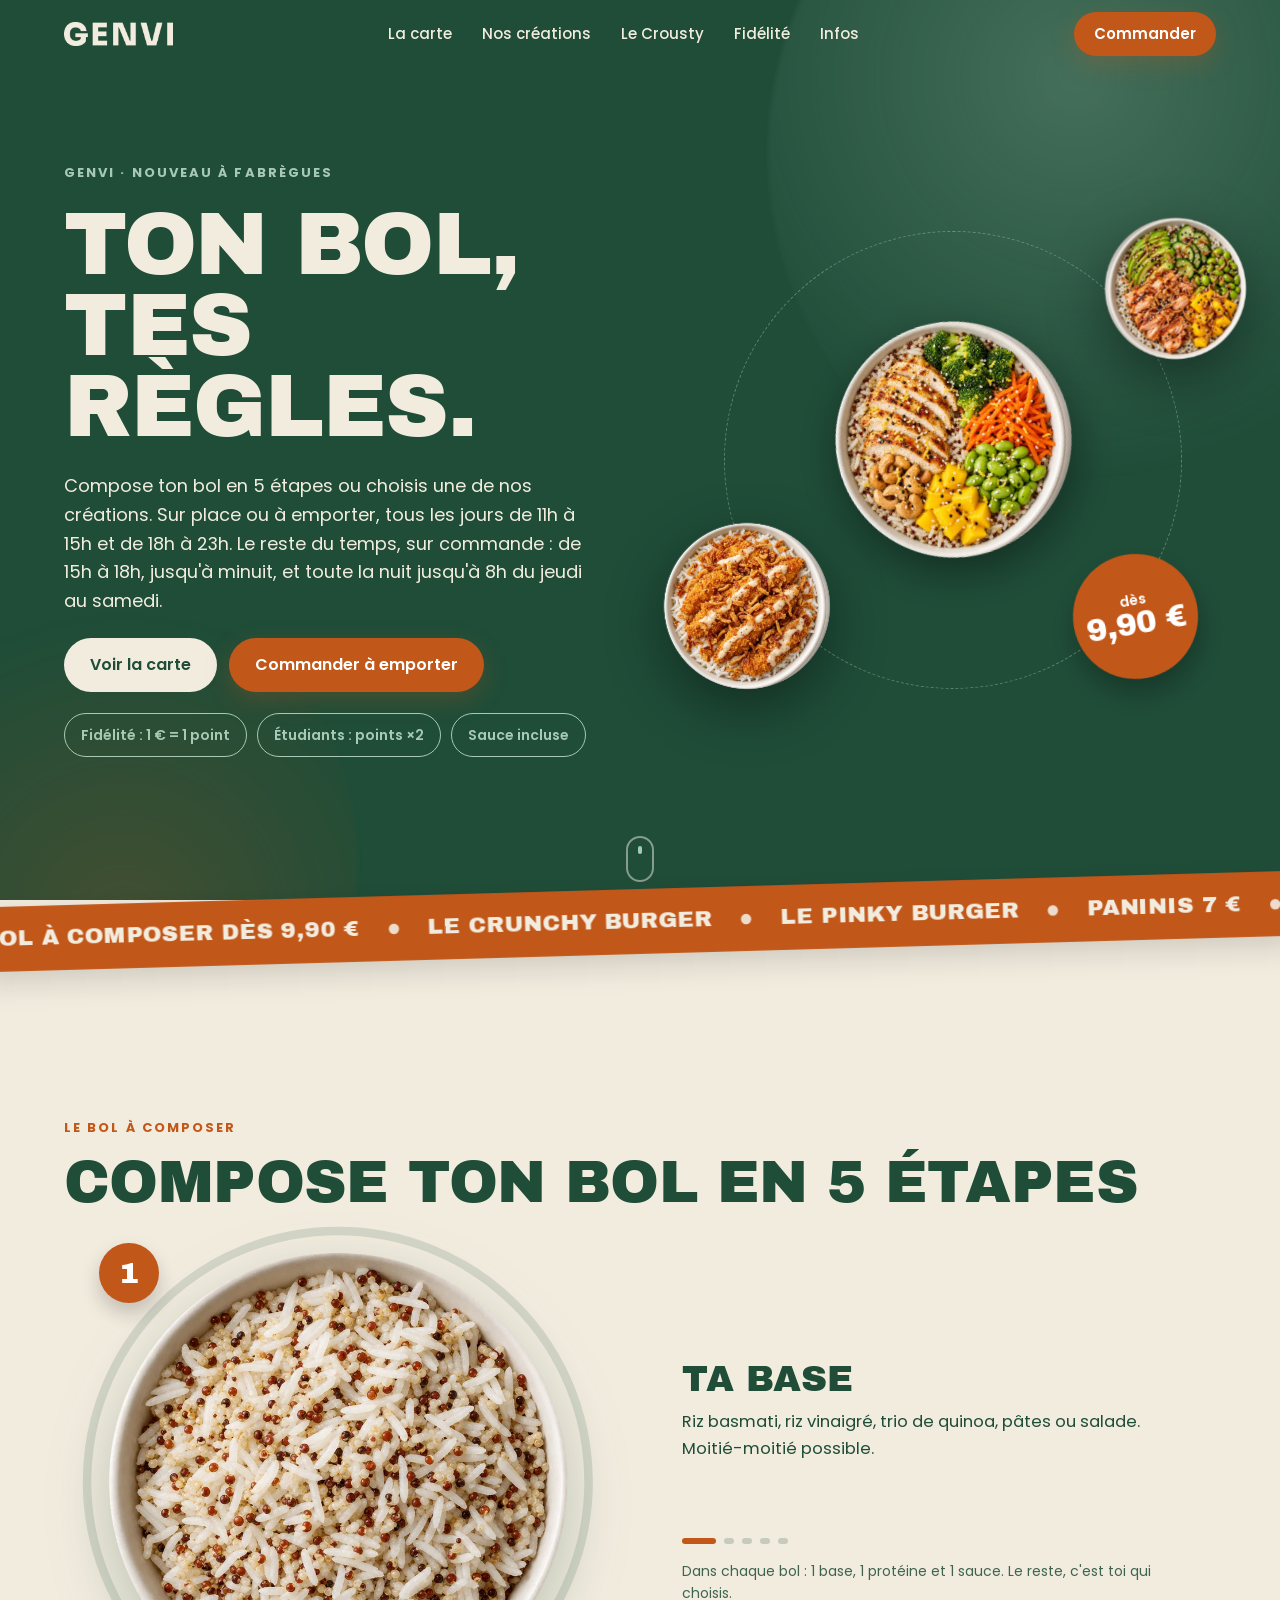
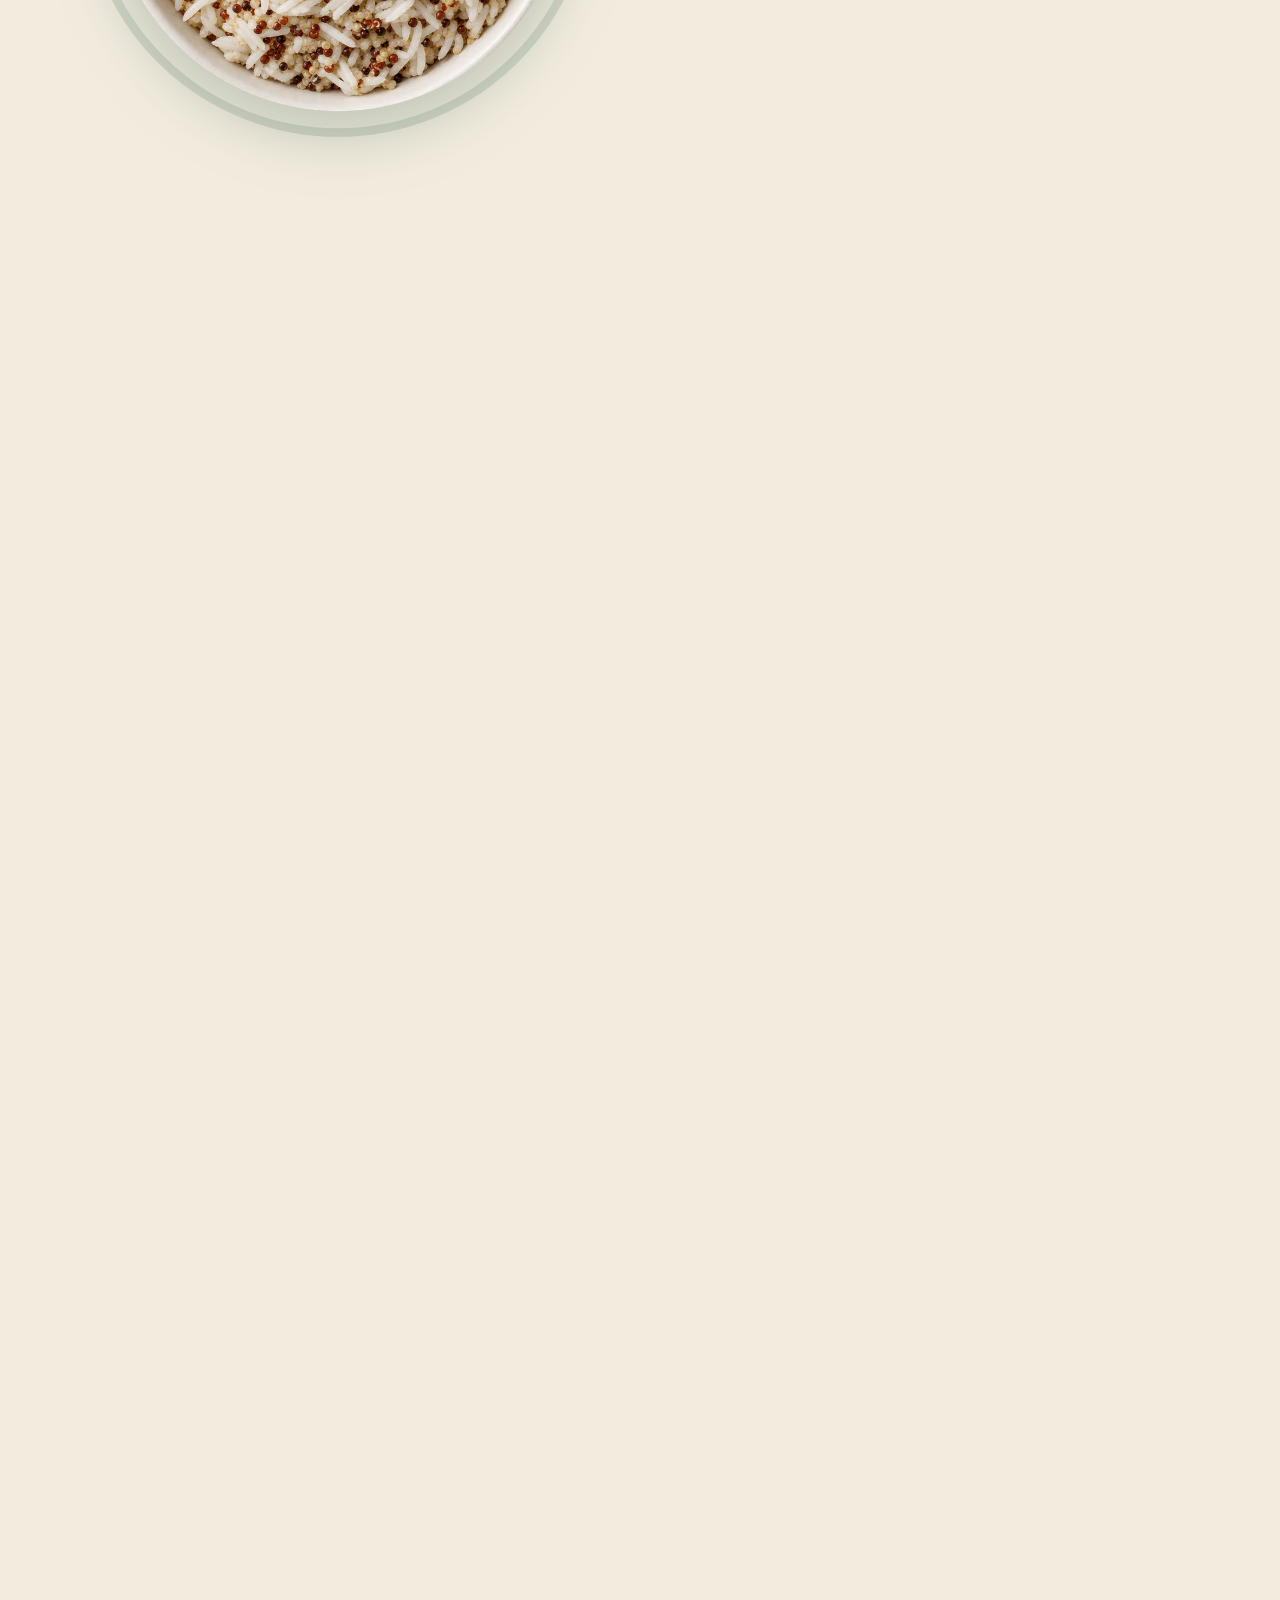
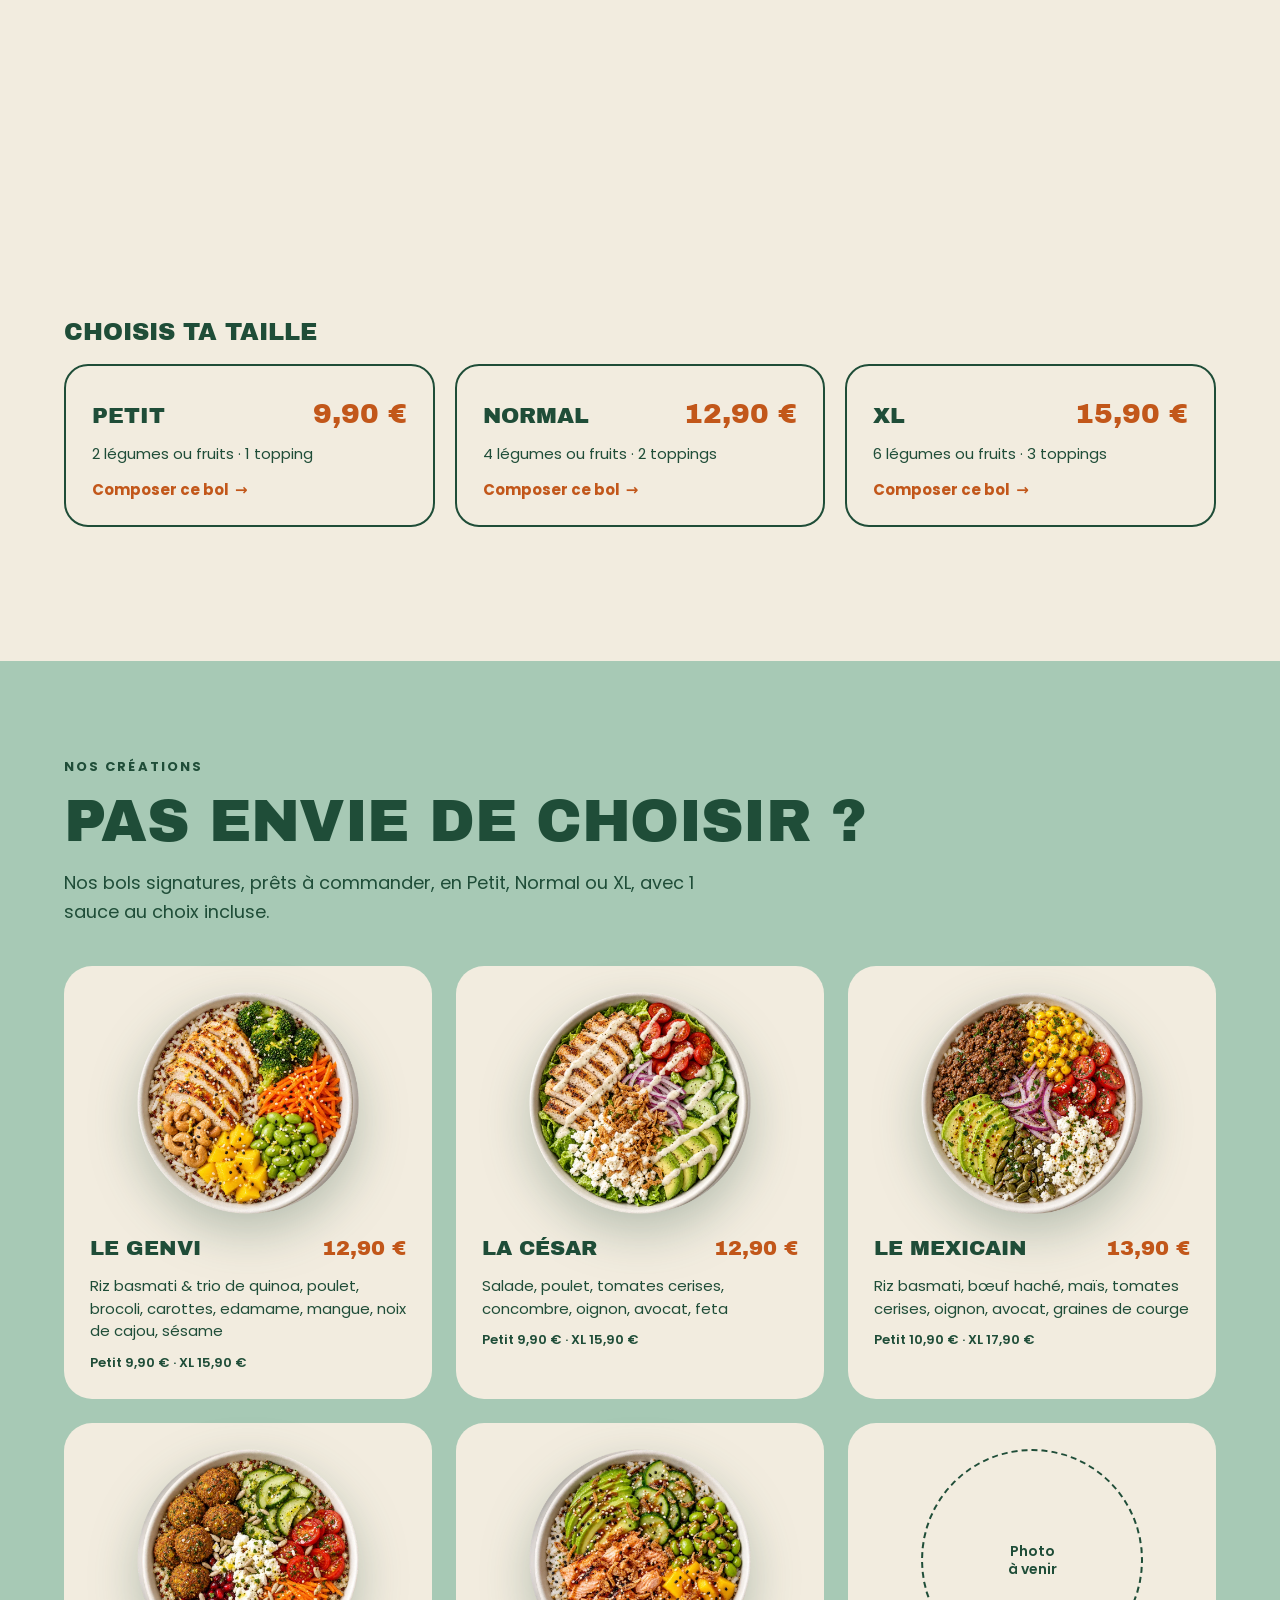
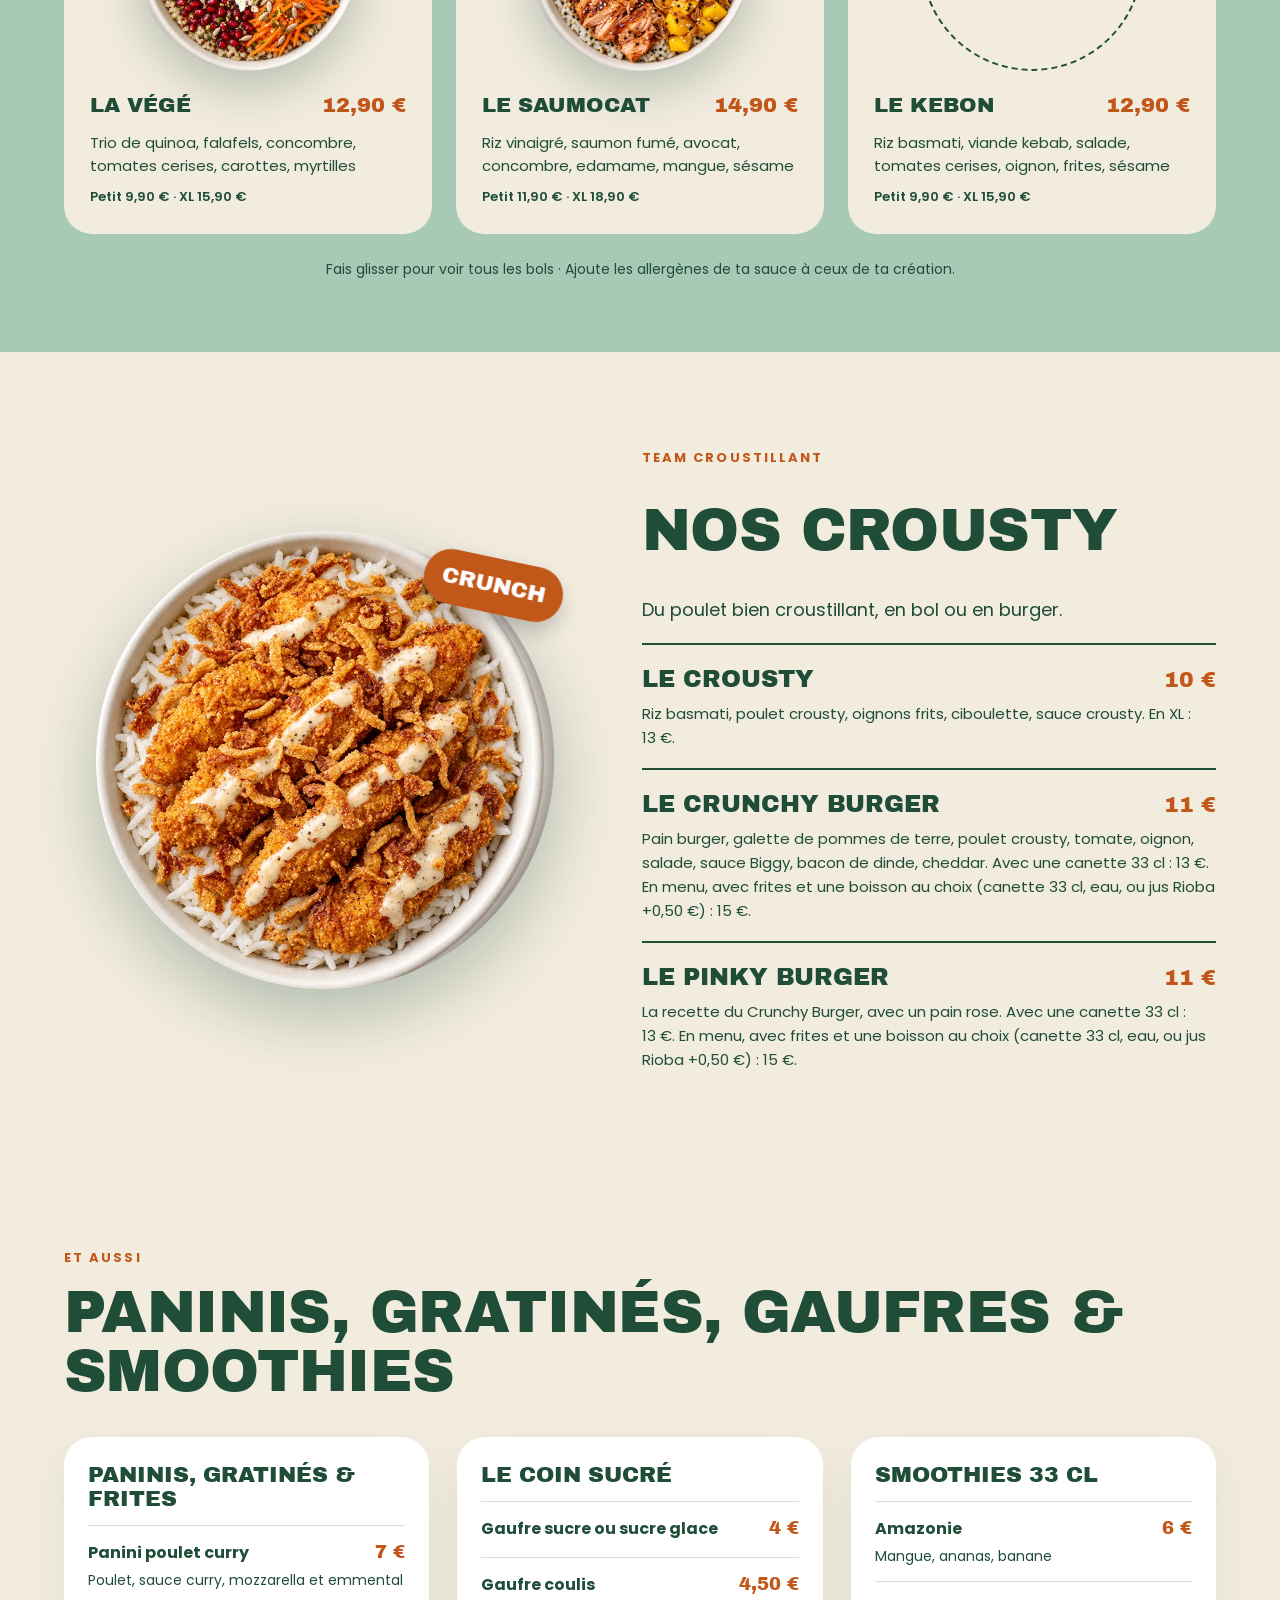
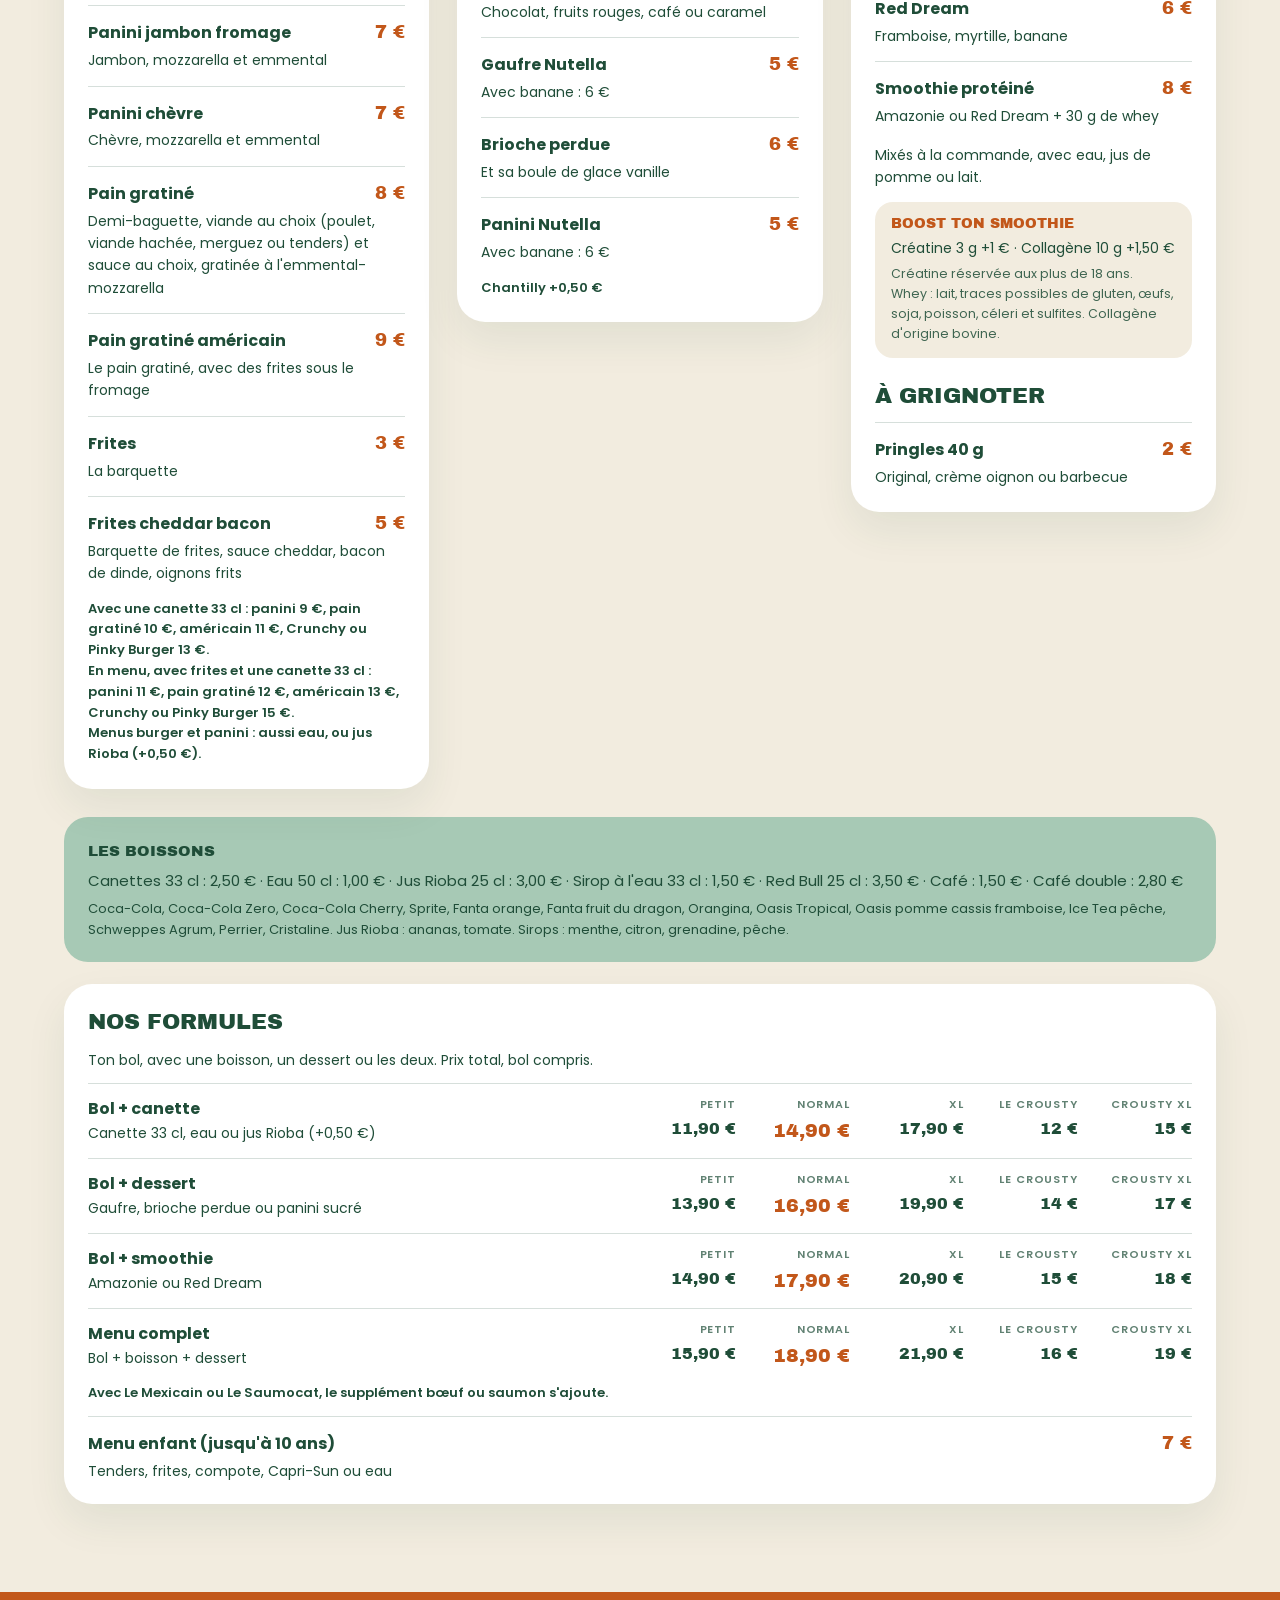
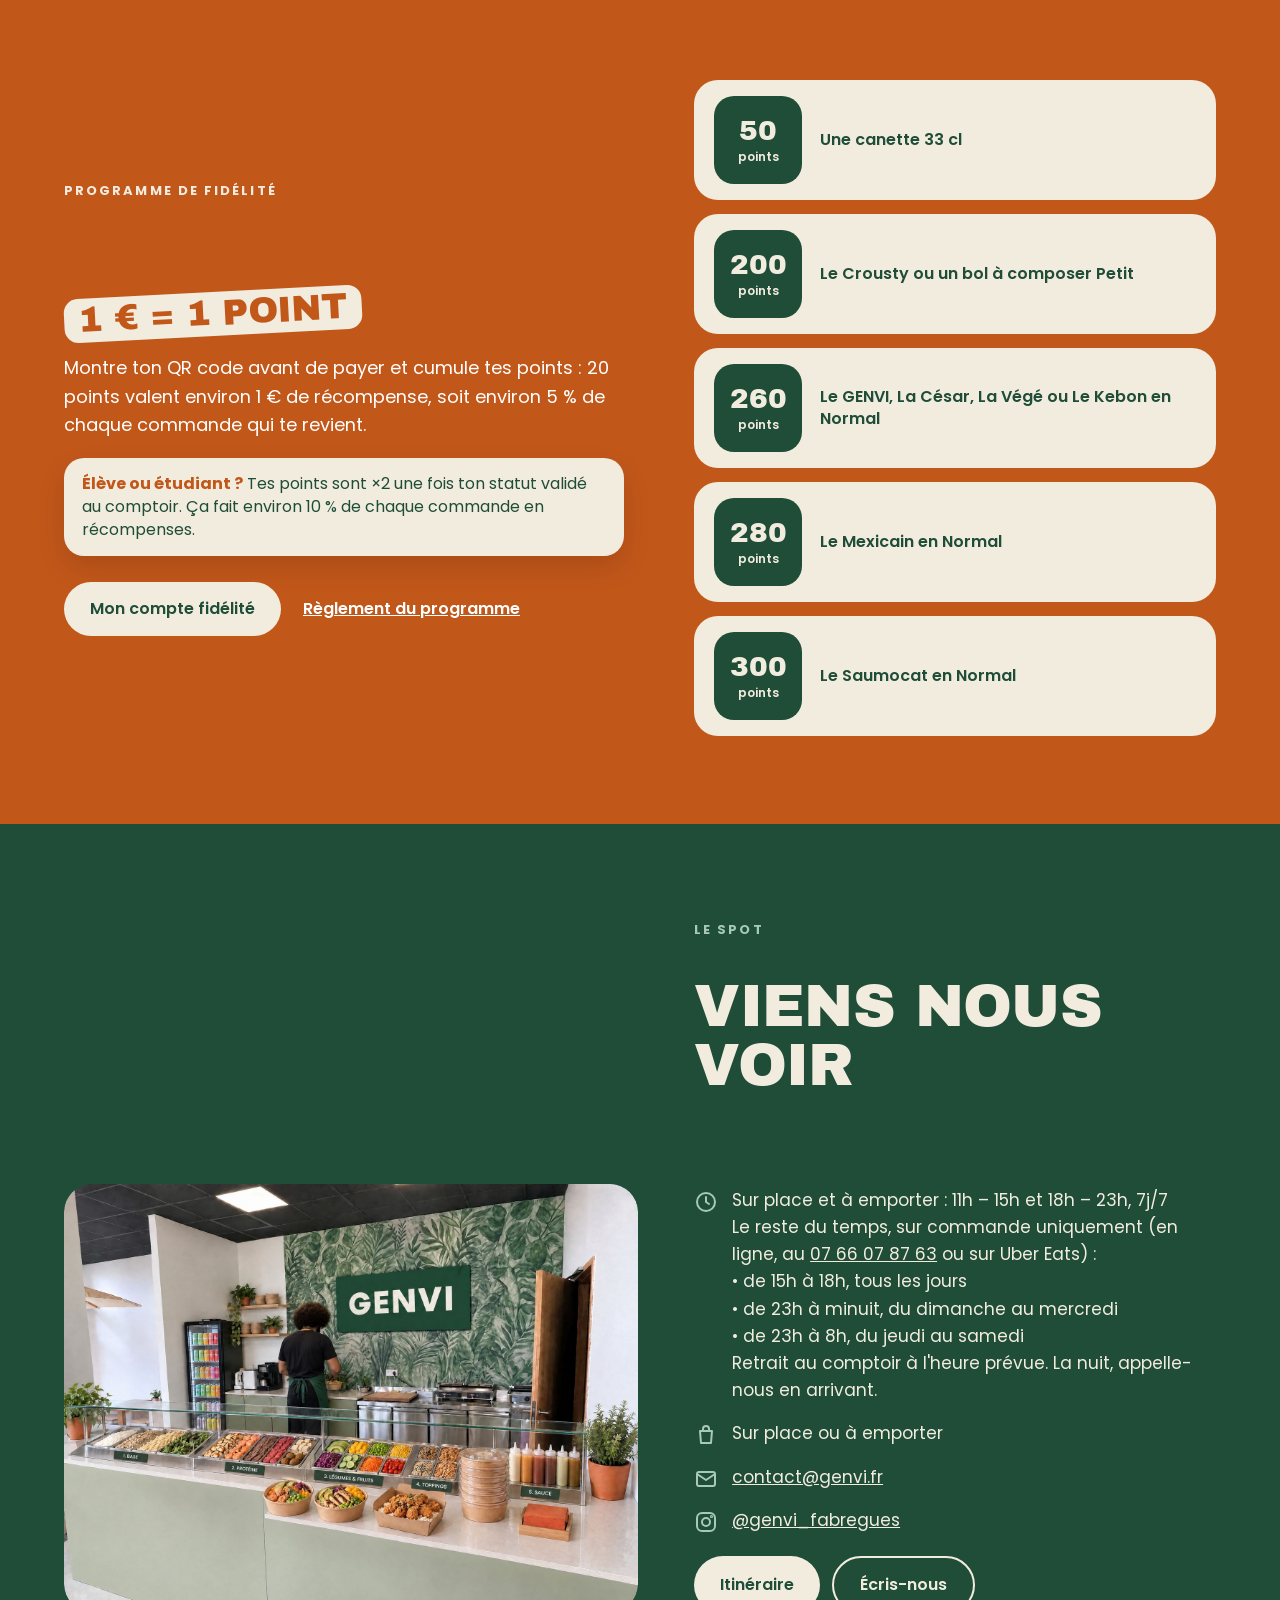
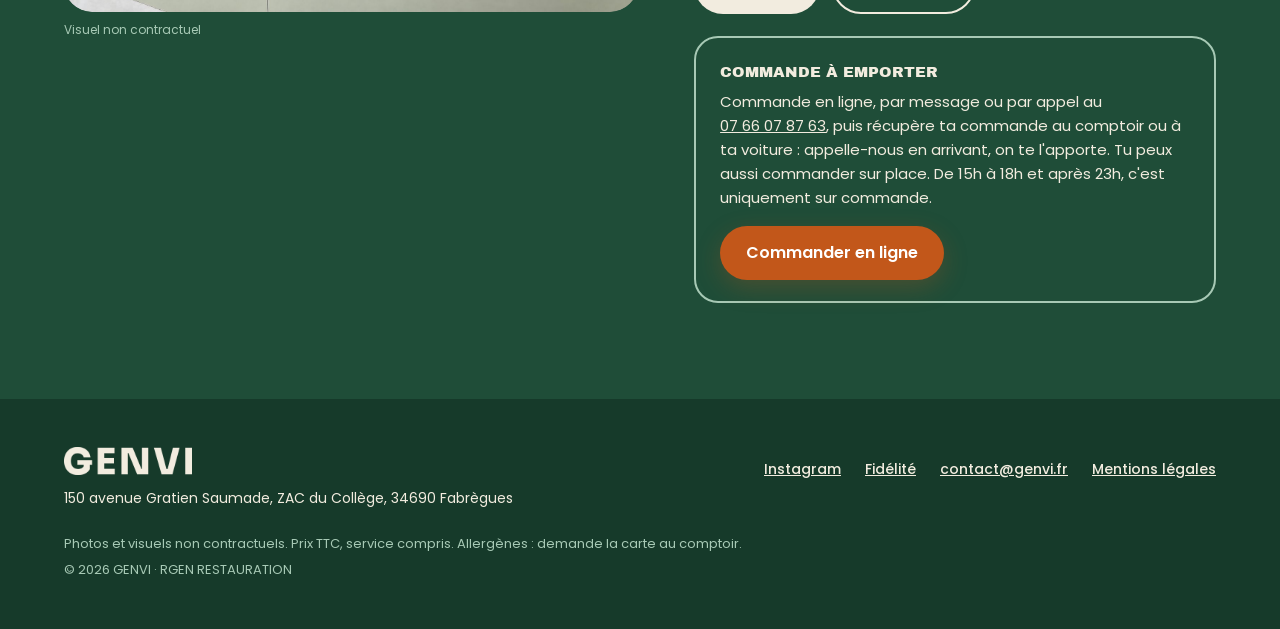
==== commit 421cd83b: "Horaires : 11h-15h et 18h-23h, le reste du temps sur commande" ====
--- a/index.html
+++ b/index.html
@@ -19,9 +19,7 @@
 <link rel="preload" href="assets/fonts/Poppins-400.woff2" as="font" type="font/woff2" crossorigin>
 <link rel="stylesheet" href="assets/css/style.css">
 <script>document.documentElement.classList.add('js');</script>
-<script type="application/ld+json">
-{"@context":"https://schema.org","@type":"Restaurant","name":"GENVI","alternateName":"GENVI Fabrègues","url":"https://genvi.fr/","image":"https://genvi.fr/assets/img/og.jpg","telephone":"+33 7 66 07 87 63","email":"contact@genvi.fr","servesCuisine":["Bols","Poké","Crousty","Paninis","Pains gratinés","Gaufres","Smoothies"],"priceRange":"€","menu":"https://genvi.fr/#carte","hasMap":"https://g.page/r/CV-p-sZZE55ZEBM","address":{"@type":"PostalAddress","streetAddress":"150 avenue Gratien Saumade, ZAC du Collège","postalCode":"34690","addressLocality":"Fabrègues","addressCountry":"FR"},"openingHoursSpecification":[{"@type":"OpeningHoursSpecification","dayOfWeek":["Monday","Tuesday","Wednesday"],"opens":"11:00","closes":"23:00"},{"@type":"OpeningHoursSpecification","dayOfWeek":["Thursday","Friday"],"opens":"11:00","closes":"08:00"},{"@type":"OpeningHoursSpecification","dayOfWeek":["Saturday","Sunday"],"opens":"11:00","closes":"15:00"},{"@type":"OpeningHoursSpecification","dayOfWeek":["Saturday"],"opens":"18:00","closes":"08:00"},{"@type":"OpeningHoursSpecification","dayOfWeek":["Sunday"],"opens":"18:00","closes":"23:00"}],"sameAs":["https://www.instagram.com/genvi_fabregues/","https://www.tiktok.com/@genvi_fabregues","https://g.page/r/CV-p-sZZE55ZEBM"]}
-</script>
+<script type="application/ld+json">{"@context":"https://schema.org","@type":"Restaurant","name":"GENVI","alternateName":"GENVI Fabrègues","url":"https://genvi.fr/","image":"https://genvi.fr/assets/img/og.jpg","telephone":"+33 7 66 07 87 63","email":"contact@genvi.fr","servesCuisine":["Bols","Poké","Crousty","Paninis","Pains gratinés","Gaufres","Smoothies"],"priceRange":"€","menu":"https://genvi.fr/#carte","hasMap":"https://g.page/r/CV-p-sZZE55ZEBM","address":{"@type":"PostalAddress","streetAddress":"150 avenue Gratien Saumade, ZAC du Collège","postalCode":"34690","addressLocality":"Fabrègues","addressCountry":"FR"},"openingHoursSpecification":[{"@type":"OpeningHoursSpecification","dayOfWeek":["Monday","Tuesday","Wednesday","Thursday","Friday","Saturday","Sunday"],"opens":"11:00","closes":"15:00"},{"@type":"OpeningHoursSpecification","dayOfWeek":["Monday","Tuesday","Wednesday","Sunday"],"opens":"18:00","closes":"23:00"},{"@type":"OpeningHoursSpecification","dayOfWeek":["Thursday","Friday","Saturday"],"opens":"18:00","closes":"08:00"}],"sameAs":["https://www.instagram.com/genvi_fabregues/","https://www.tiktok.com/@genvi_fabregues","https://g.page/r/CV-p-sZZE55ZEBM"]}</script>
 </head>
 <body>
 
@@ -76,7 +74,7 @@
     </div>
 
     <div class="hero__more">
-      <p class="hero__text">Compose ton bol en 5 étapes ou choisis une de nos créations. Sur place ou à emporter, tous les jours de 11h à 23h (jusqu'à minuit à emporter, sur commande en ligne), et toute la nuit jusqu'à 8h du jeudi au samedi. Le samedi et le dimanche, pause de 15h à 18h. Pendant les vacances scolaires, fermé de 14h à 18h.</p>
+      <p class="hero__text">Compose ton bol en 5 étapes ou choisis une de nos créations. Sur place ou à emporter, tous les jours de 11h à 15h et de 18h à 23h. Le reste du temps, sur commande : de 15h à 18h, jusqu'à minuit, et toute la nuit jusqu'à 8h du jeudi au samedi.</p>
       <div class="hero__actions">
         <a class="btn btn--cream" href="#carte">Voir la carte</a>
         <a class="btn btn--orange" href="https://restogen.fr/commander?code=GENVI" rel="noopener">Commander à emporter</a>
@@ -94,8 +92,8 @@
 <!-- ========== RUBAN ========== -->
 <div class="ribbon" aria-hidden="true">
   <div class="ribbon__track">
-    <span>Bol à composer dès 9,90&nbsp;€</span><i></i><span>Le Crunchy Burger</span><i></i><span>Le Pinky Burger</span><i></i><span>Paninis 7&nbsp;€</span><i></i><span>Pains gratinés dès 8&nbsp;€</span><i></i><span>Fidélité : 1&nbsp;€ = 1&nbsp;point</span><i></i><span>Élèves &amp; étudiants : points ×2</span><i></i><span>7j/7 · 11h–23h</span><i></i><span>Jusqu'à minuit : à emporter, sur commande en ligne</span><i></i><span>Jeudi, vendredi, samedi : ouvert jusqu'à 8h</span><i></i><span>Samedi et dimanche : pause de 15h à 18h</span><i></i><span>Vacances scolaires : fermé de 14h à 18h</span><i></i><span>Gaufres &amp; smoothies</span><i></i><span>Sur place ou à emporter</span><i></i>
-    <span>Bol à composer dès 9,90&nbsp;€</span><i></i><span>Le Crunchy Burger</span><i></i><span>Le Pinky Burger</span><i></i><span>Paninis 7&nbsp;€</span><i></i><span>Pains gratinés dès 8&nbsp;€</span><i></i><span>Fidélité : 1&nbsp;€ = 1&nbsp;point</span><i></i><span>Élèves &amp; étudiants : points ×2</span><i></i><span>7j/7 · 11h–23h</span><i></i><span>Jusqu'à minuit : à emporter, sur commande en ligne</span><i></i><span>Jeudi, vendredi, samedi : ouvert jusqu'à 8h</span><i></i><span>Samedi et dimanche : pause de 15h à 18h</span><i></i><span>Vacances scolaires : fermé de 14h à 18h</span><i></i><span>Gaufres &amp; smoothies</span><i></i><span>Sur place ou à emporter</span><i></i>
+    <span>Bol à composer dès 9,90&nbsp;€</span><i></i><span>Le Crunchy Burger</span><i></i><span>Le Pinky Burger</span><i></i><span>Paninis 7&nbsp;€</span><i></i><span>Pains gratinés dès 8&nbsp;€</span><i></i><span>Fidélité : 1&nbsp;€ = 1&nbsp;point</span><i></i><span>Élèves &amp; étudiants : points ×2</span><i></i><span>7j/7 · 11h–15h et 18h–23h</span><i></i><span>De 15h à 18h : sur commande</span><i></i><span>Après 23h : sur commande, jusqu'à minuit (8h du jeudi au samedi)</span><i></i><span>Gaufres &amp; smoothies</span><i></i><span>Sur place ou à emporter</span><i></i>
+    <span>Bol à composer dès 9,90&nbsp;€</span><i></i><span>Le Crunchy Burger</span><i></i><span>Le Pinky Burger</span><i></i><span>Paninis 7&nbsp;€</span><i></i><span>Pains gratinés dès 8&nbsp;€</span><i></i><span>Fidélité : 1&nbsp;€ = 1&nbsp;point</span><i></i><span>Élèves &amp; étudiants : points ×2</span><i></i><span>7j/7 · 11h–15h et 18h–23h</span><i></i><span>De 15h à 18h : sur commande</span><i></i><span>Après 23h : sur commande, jusqu'à minuit (8h du jeudi au samedi)</span><i></i><span>Gaufres &amp; smoothies</span><i></i><span>Sur place ou à emporter</span><i></i>
   </div>
 </div>
 
@@ -418,7 +416,7 @@
         </li>
         <li class="rv" style="--i:1">
           <svg viewBox="0 0 24 24" aria-hidden="true"><circle cx="12" cy="12" r="9"/><path d="M12 7v5l3 2"/></svg>
-          <span>Lundi au mercredi : 11h – 23h<br>Jeudi et vendredi : 11h – 8h du matin<br>Samedi : 11h – 15h et 18h – 8h du matin<br>Dimanche : 11h – 15h et 18h – 23h<br>De 23h à minuit (lundi au mercredi et dimanche) : à emporter uniquement, sur commande en ligne<br>Vacances scolaires : fermé de 14h à 18h tous les jours</span>
+          <span>Sur place et à emporter : 11h – 15h et 18h – 23h, 7j/7<br>Le reste du temps, sur commande uniquement (en ligne, au <a href="tel:+33766078763">07&nbsp;66&nbsp;07&nbsp;87&nbsp;63</a> ou sur Uber Eats) :<br>• de 15h à 18h, tous les jours<br>• de 23h à minuit, du dimanche au mercredi<br>• de 23h à 8h, du jeudi au samedi<br>Retrait au comptoir à l'heure prévue. La nuit, appelle-nous en arrivant.</span>
         </li>
         <li class="rv" style="--i:2">
           <svg viewBox="0 0 24 24" aria-hidden="true"><path d="M6 8h12l-1 12H7L6 8z"/><path d="M9 8V6a3 3 0 0 1 6 0v2"/></svg>
@@ -439,7 +437,7 @@
       </div>
       <div class="order rv" id="commander">
         <p class="order__title">Commande à emporter</p>
-        <p>Commande en ligne, par message ou par appel au <a href="tel:+33766078763">07&nbsp;66&nbsp;07&nbsp;87&nbsp;63</a>, puis récupère ta commande au comptoir ou à ta voiture : appelle-nous en arrivant, on te l'apporte. Tu peux aussi commander sur place.</p>
+        <p>Commande en ligne, par message ou par appel au <a href="tel:+33766078763">07&nbsp;66&nbsp;07&nbsp;87&nbsp;63</a>, puis récupère ta commande au comptoir ou à ta voiture : appelle-nous en arrivant, on te l'apporte. Tu peux aussi commander sur place. De 15h à 18h et après 23h, c'est uniquement sur commande.</p>
         <a class="btn btn--orange order__btn" href="https://restogen.fr/commander?code=GENVI" rel="noopener">Commander en ligne</a>
       </div>
     </div>
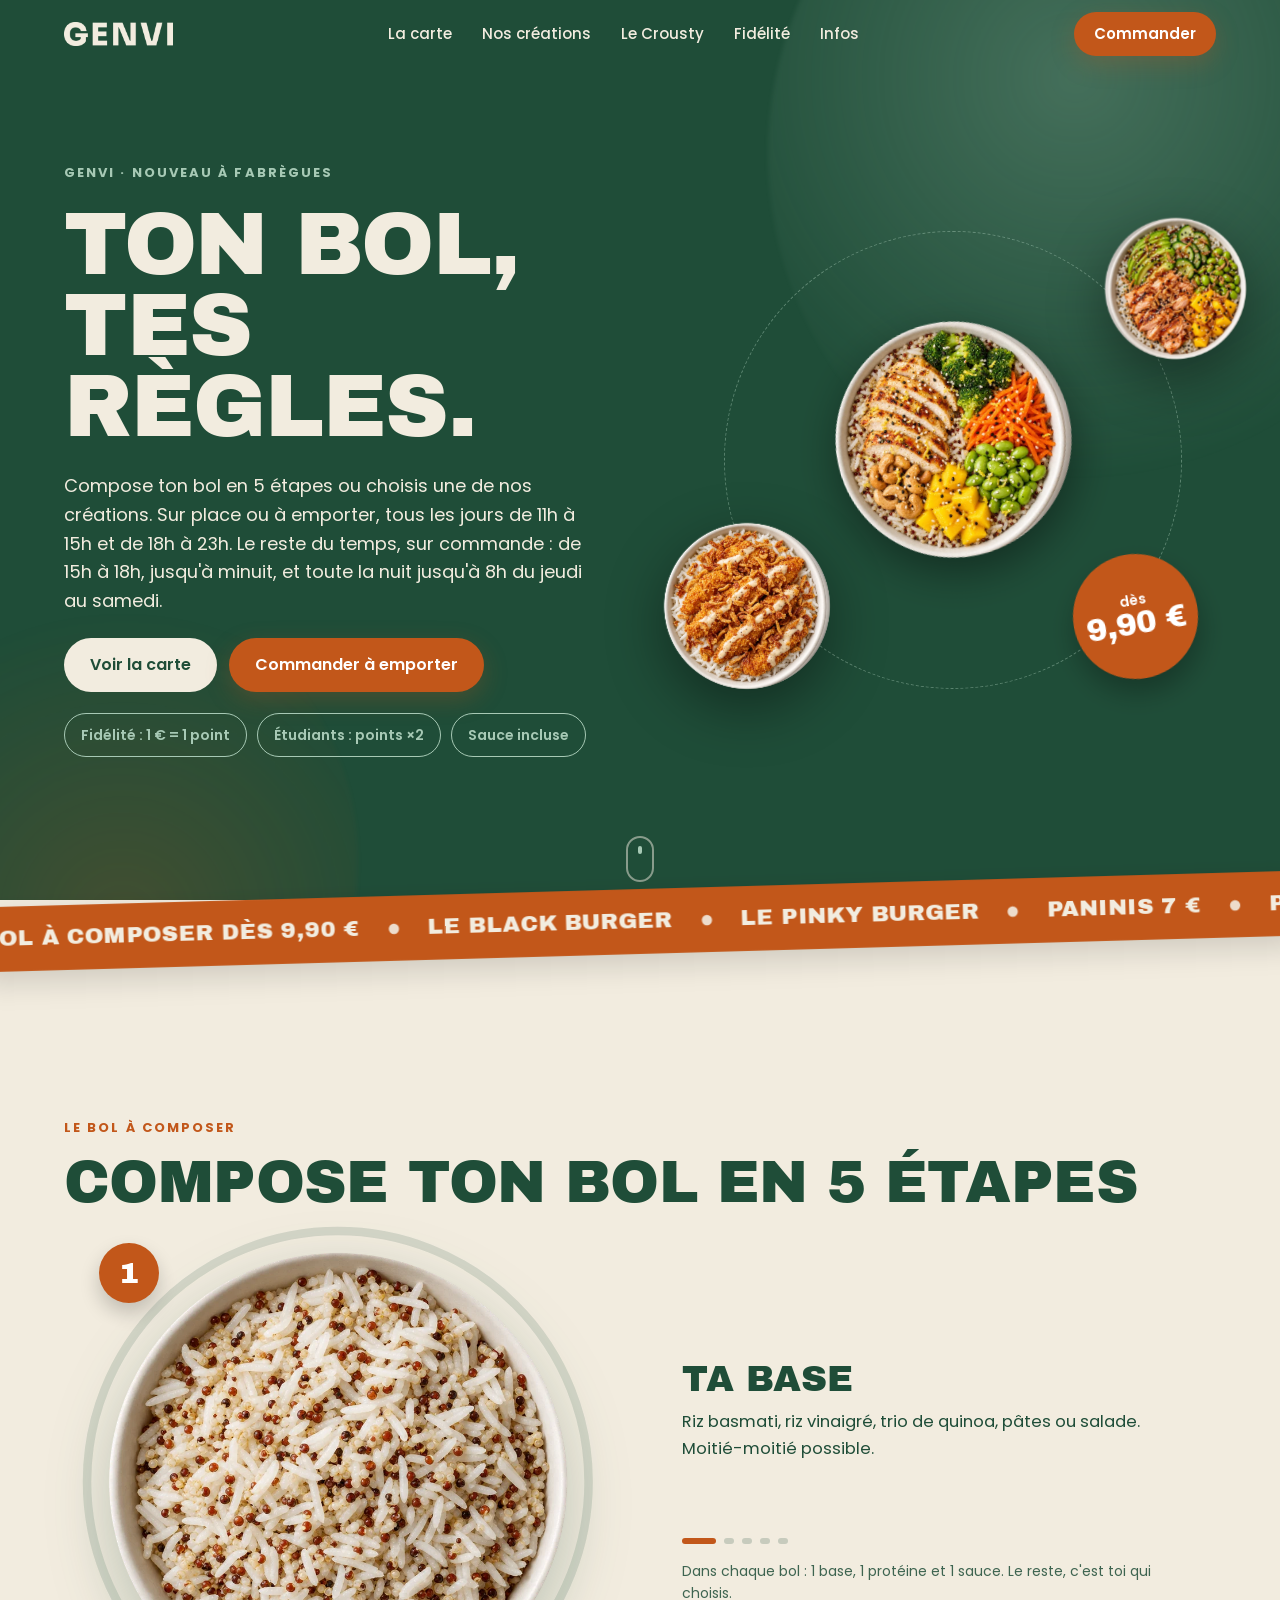
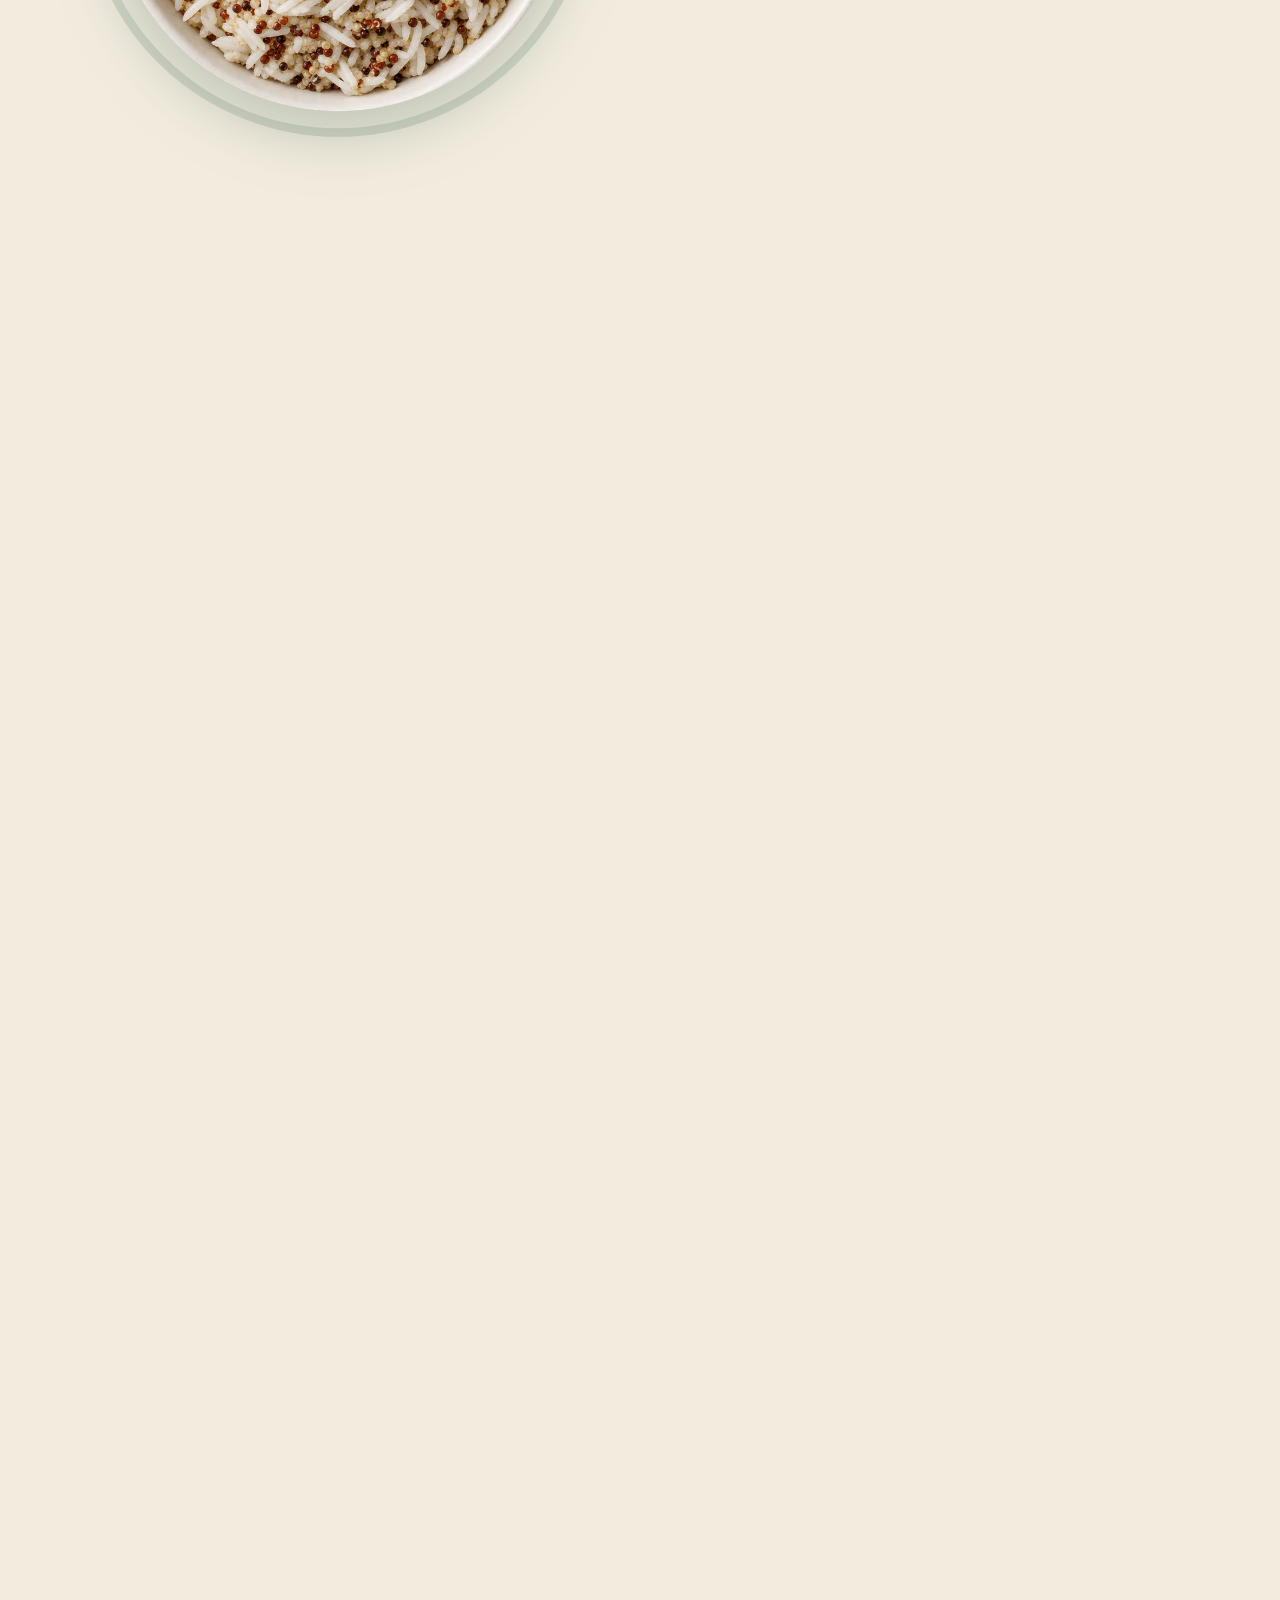
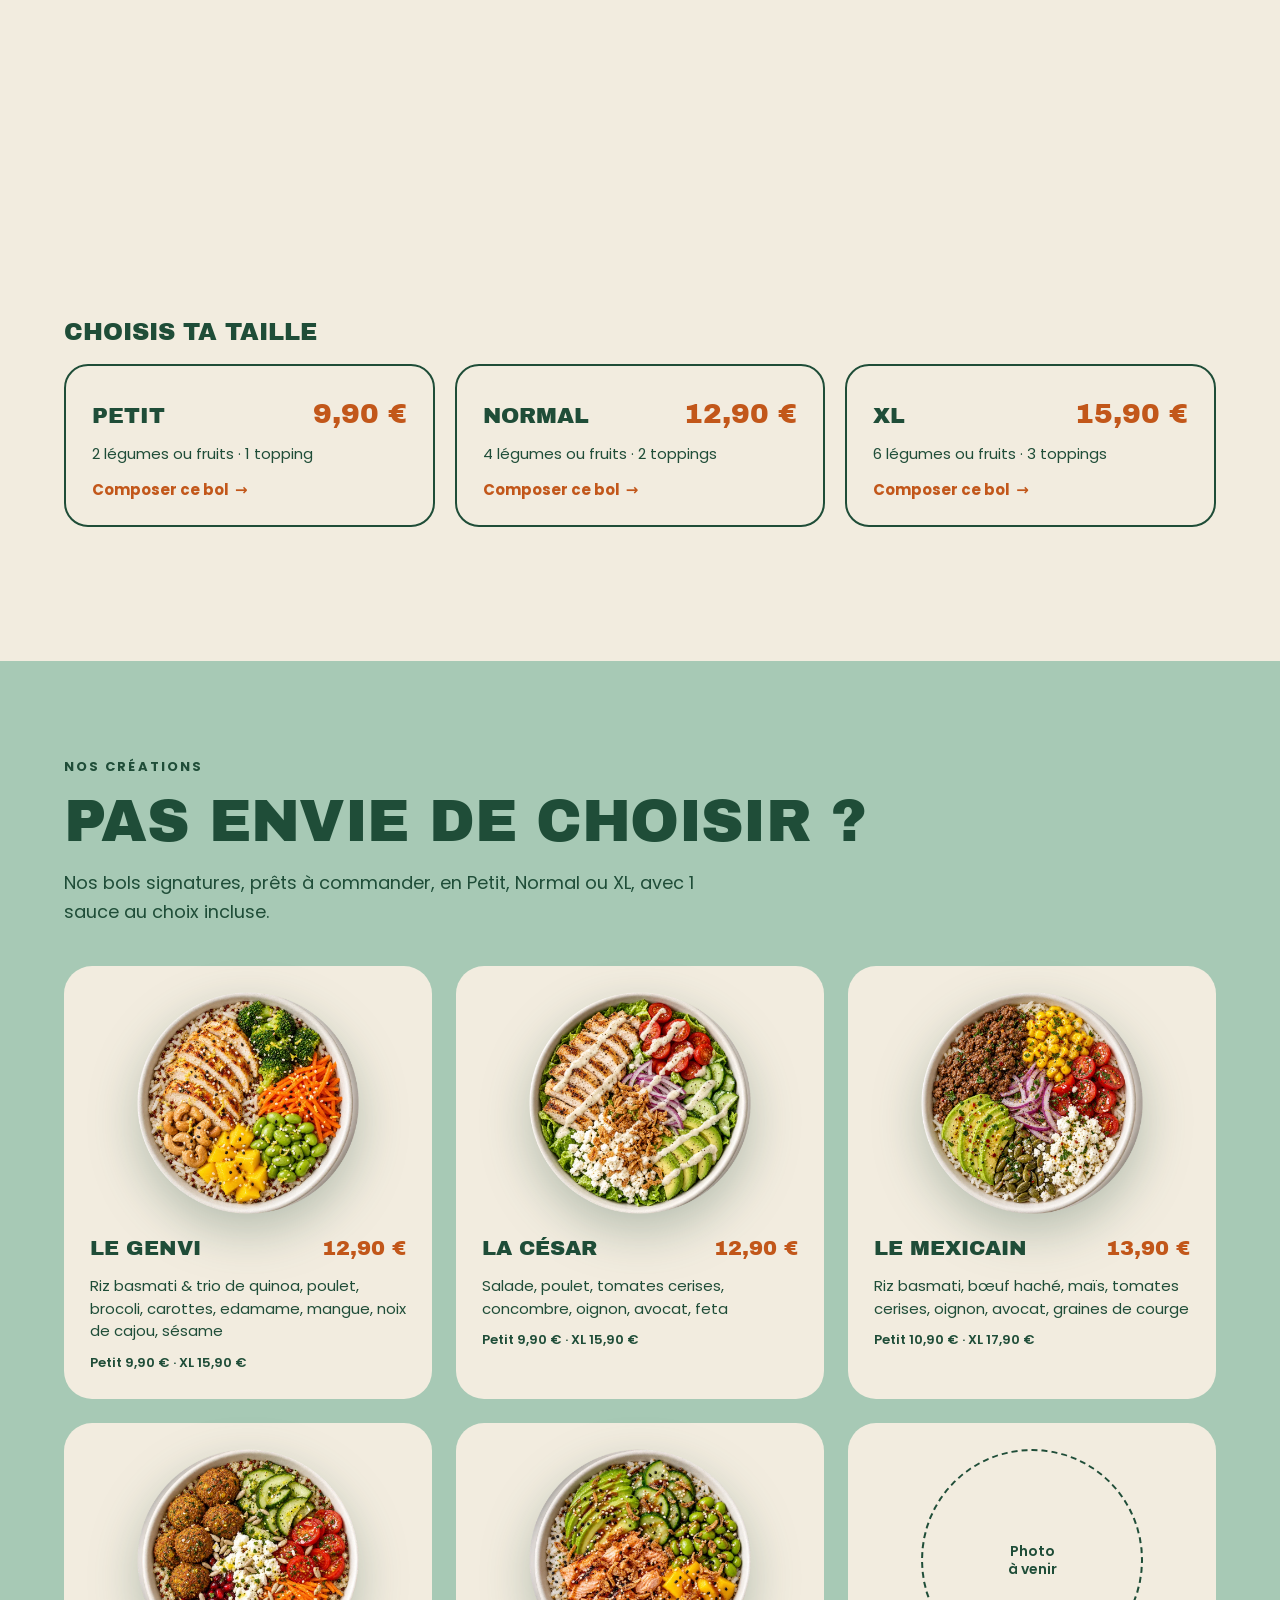
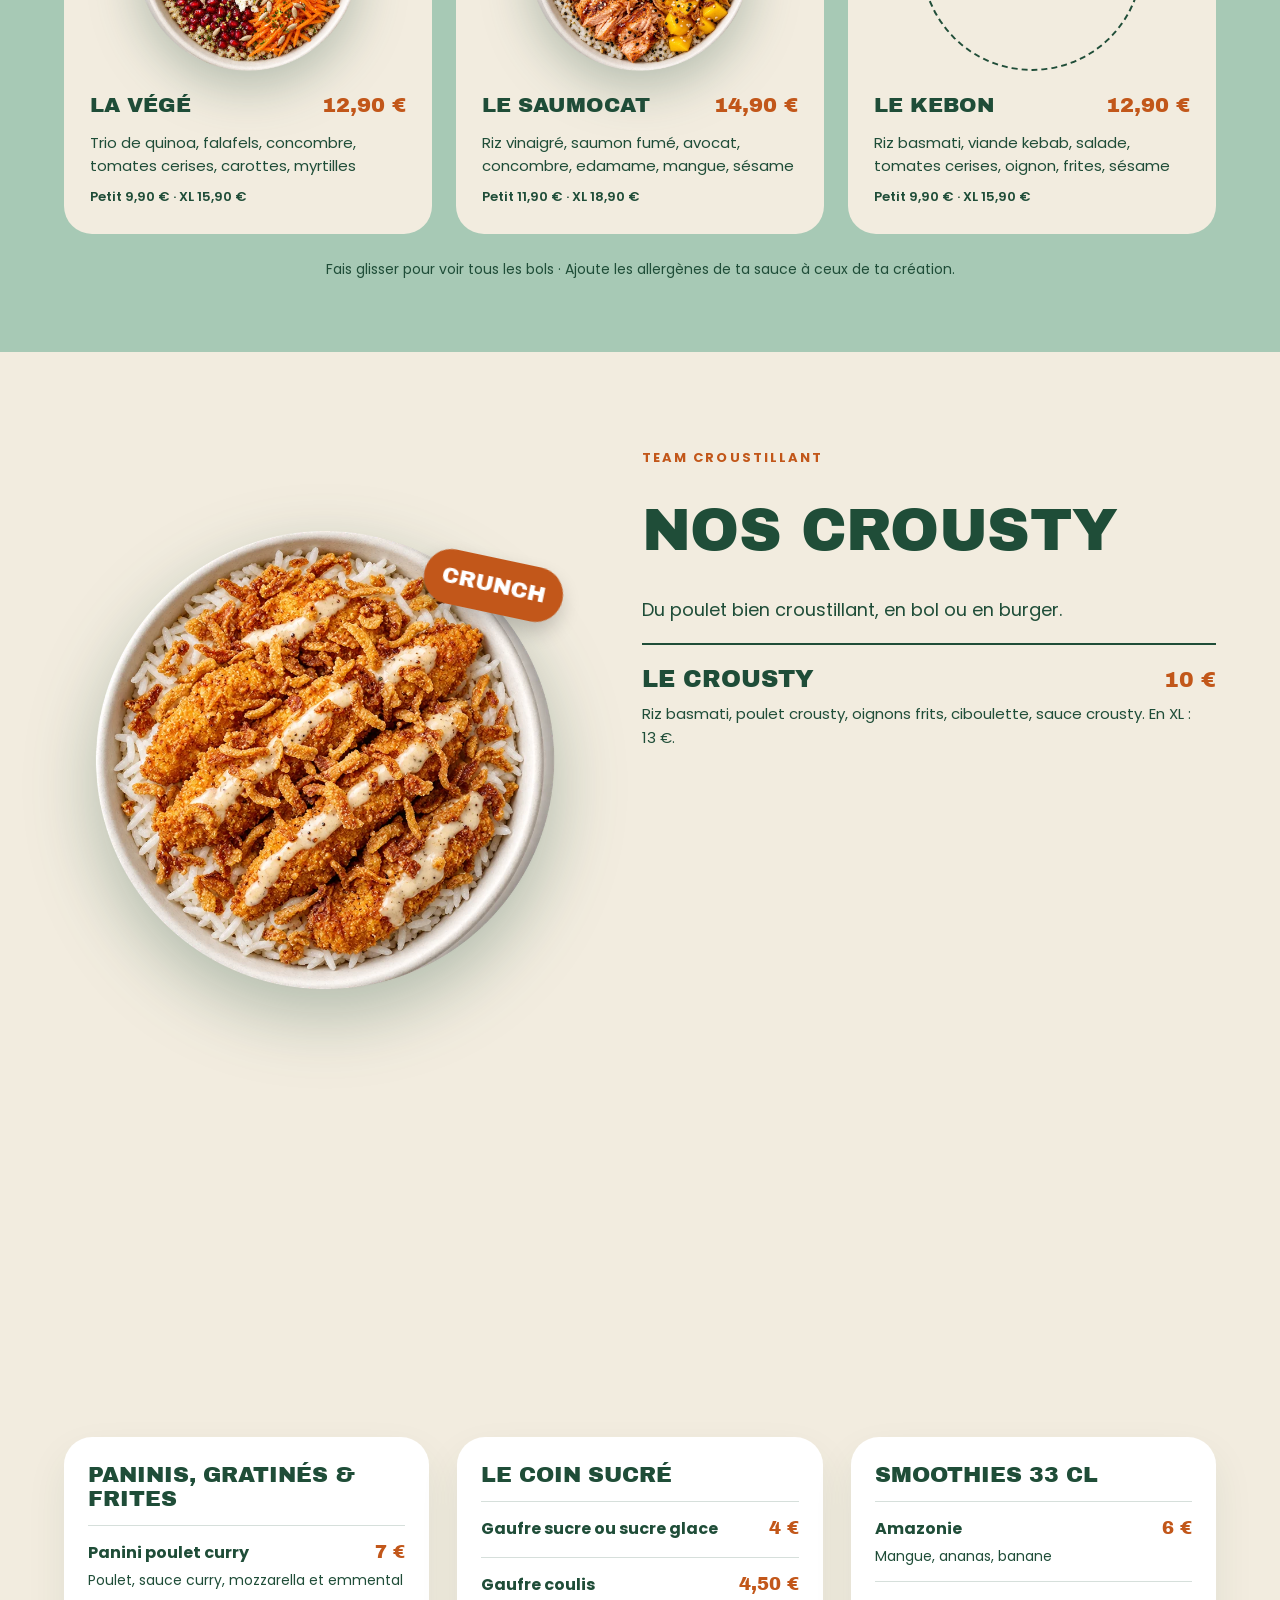
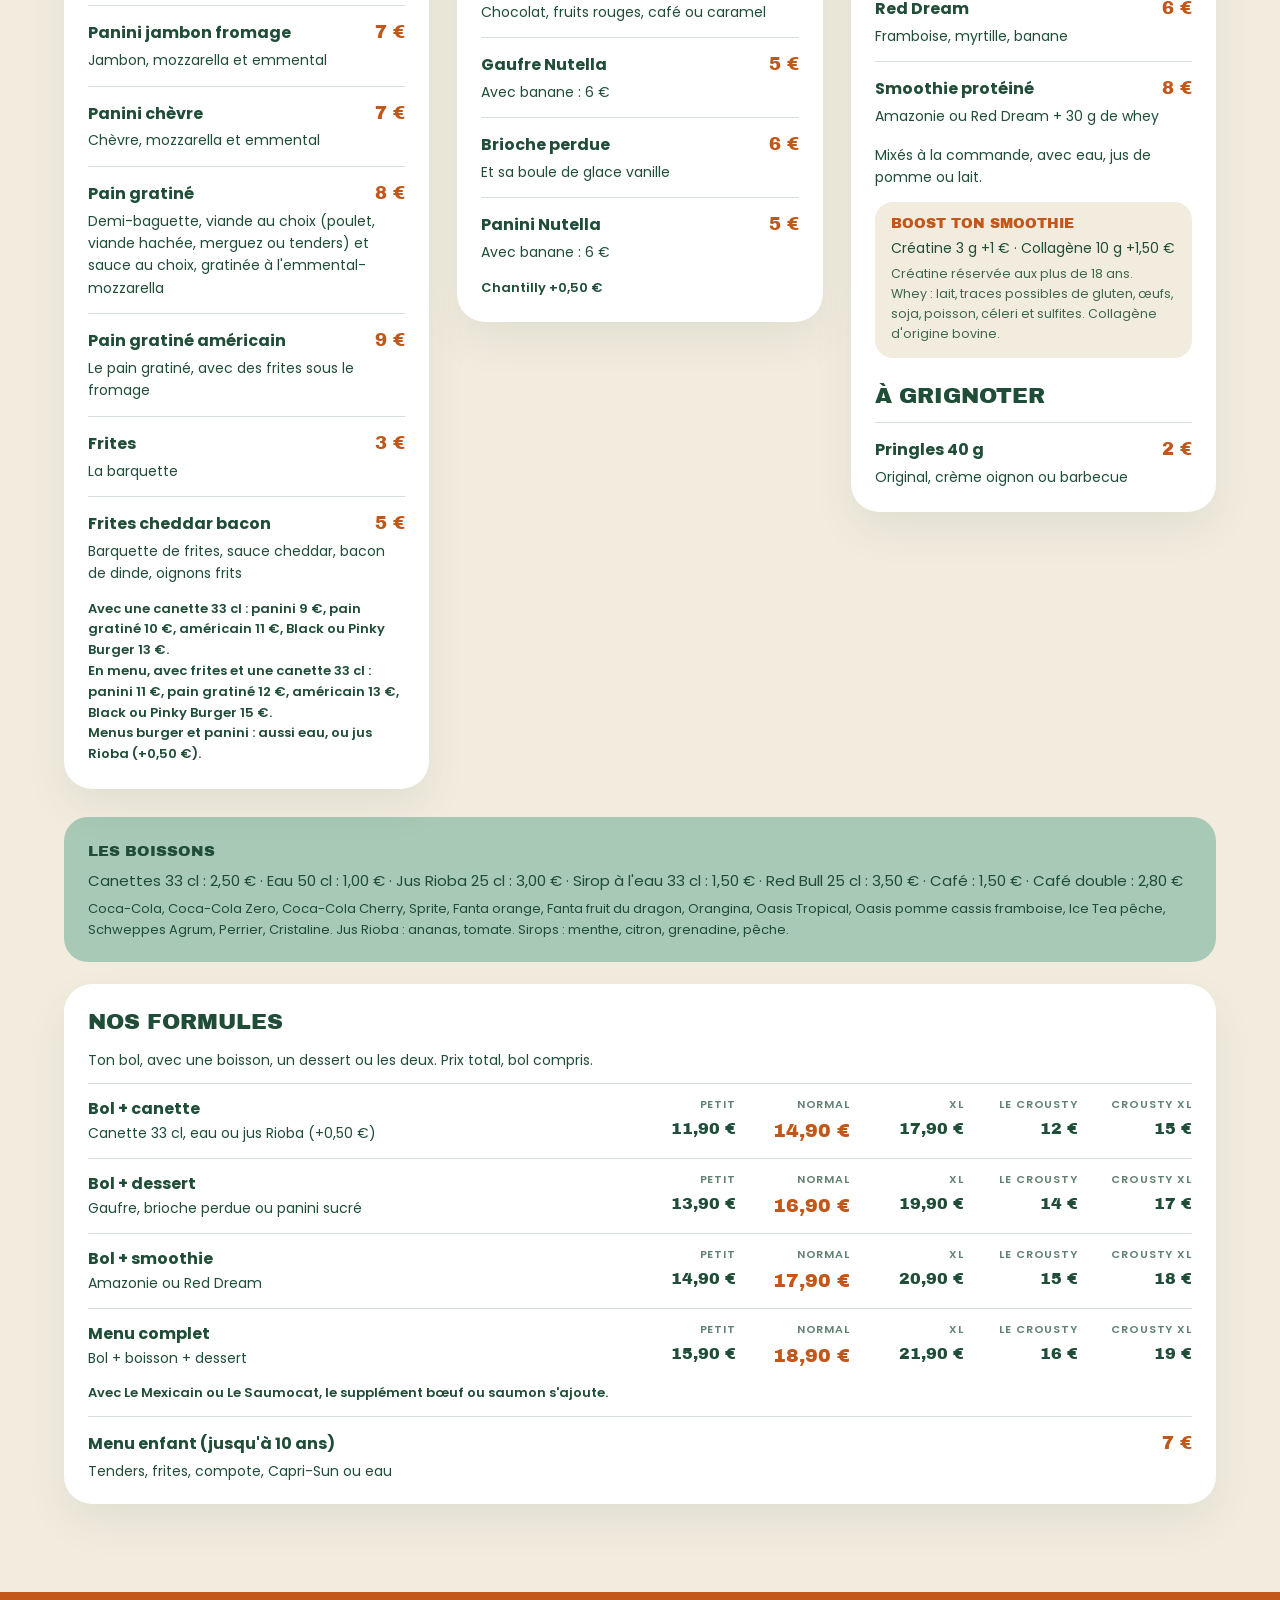
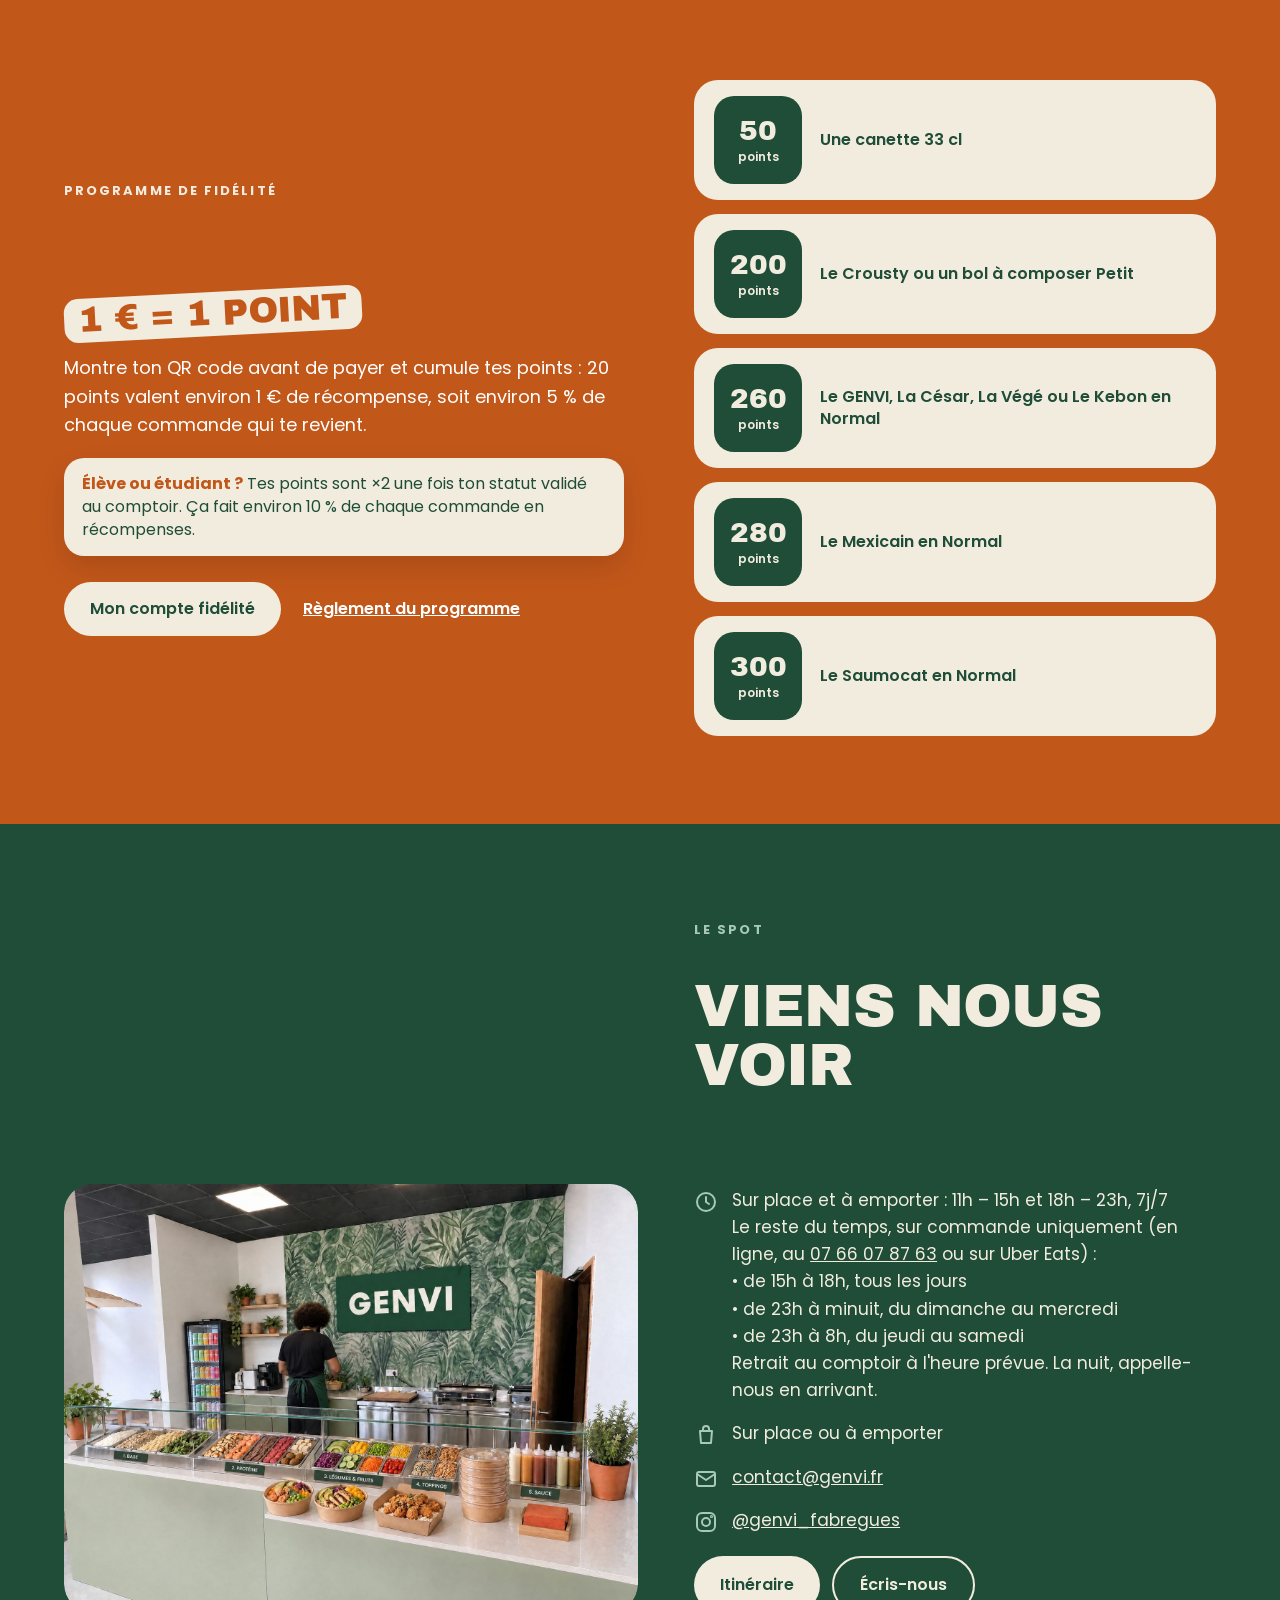
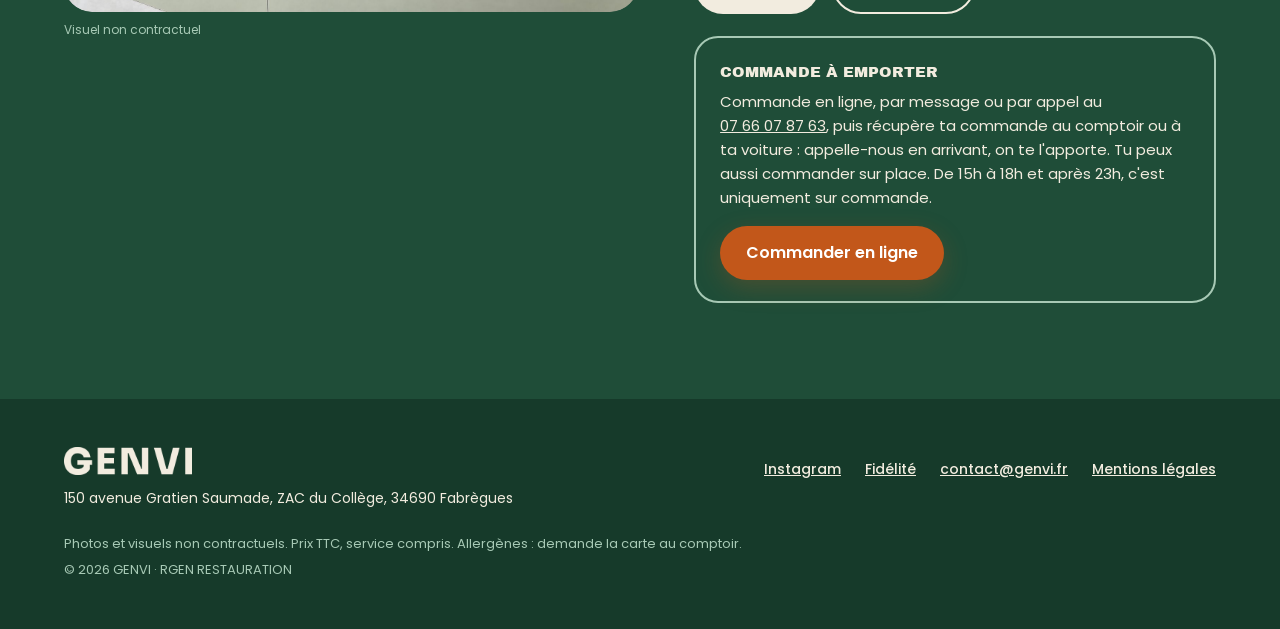
==== commit 85023391: "Black Burger à la place du Crunchy Burger (pain burger noir)" ====
--- a/index.html
+++ b/index.html
@@ -92,8 +92,8 @@
 <!-- ========== RUBAN ========== -->
 <div class="ribbon" aria-hidden="true">
   <div class="ribbon__track">
-    <span>Bol à composer dès 9,90&nbsp;€</span><i></i><span>Le Crunchy Burger</span><i></i><span>Le Pinky Burger</span><i></i><span>Paninis 7&nbsp;€</span><i></i><span>Pains gratinés dès 8&nbsp;€</span><i></i><span>Fidélité : 1&nbsp;€ = 1&nbsp;point</span><i></i><span>Élèves &amp; étudiants : points ×2</span><i></i><span>7j/7 · 11h–15h et 18h–23h</span><i></i><span>De 15h à 18h : sur commande</span><i></i><span>Après 23h : sur commande, jusqu'à minuit (8h du jeudi au samedi)</span><i></i><span>Gaufres &amp; smoothies</span><i></i><span>Sur place ou à emporter</span><i></i>
-    <span>Bol à composer dès 9,90&nbsp;€</span><i></i><span>Le Crunchy Burger</span><i></i><span>Le Pinky Burger</span><i></i><span>Paninis 7&nbsp;€</span><i></i><span>Pains gratinés dès 8&nbsp;€</span><i></i><span>Fidélité : 1&nbsp;€ = 1&nbsp;point</span><i></i><span>Élèves &amp; étudiants : points ×2</span><i></i><span>7j/7 · 11h–15h et 18h–23h</span><i></i><span>De 15h à 18h : sur commande</span><i></i><span>Après 23h : sur commande, jusqu'à minuit (8h du jeudi au samedi)</span><i></i><span>Gaufres &amp; smoothies</span><i></i><span>Sur place ou à emporter</span><i></i>
+    <span>Bol à composer dès 9,90&nbsp;€</span><i></i><span>Le Black Burger</span><i></i><span>Le Pinky Burger</span><i></i><span>Paninis 7&nbsp;€</span><i></i><span>Pains gratinés dès 8&nbsp;€</span><i></i><span>Fidélité : 1&nbsp;€ = 1&nbsp;point</span><i></i><span>Élèves &amp; étudiants : points ×2</span><i></i><span>7j/7 · 11h–15h et 18h–23h</span><i></i><span>De 15h à 18h : sur commande</span><i></i><span>Après 23h : sur commande, jusqu'à minuit (8h du jeudi au samedi)</span><i></i><span>Gaufres &amp; smoothies</span><i></i><span>Sur place ou à emporter</span><i></i>
+    <span>Bol à composer dès 9,90&nbsp;€</span><i></i><span>Le Black Burger</span><i></i><span>Le Pinky Burger</span><i></i><span>Paninis 7&nbsp;€</span><i></i><span>Pains gratinés dès 8&nbsp;€</span><i></i><span>Fidélité : 1&nbsp;€ = 1&nbsp;point</span><i></i><span>Élèves &amp; étudiants : points ×2</span><i></i><span>7j/7 · 11h–15h et 18h–23h</span><i></i><span>De 15h à 18h : sur commande</span><i></i><span>Après 23h : sur commande, jusqu'à minuit (8h du jeudi au samedi)</span><i></i><span>Gaufres &amp; smoothies</span><i></i><span>Sur place ou à emporter</span><i></i>
   </div>
 </div>
 
@@ -241,12 +241,12 @@
         <p>Riz basmati, poulet crousty, oignons frits, ciboulette, sauce crousty. En XL : 13&nbsp;€.</p>
       </div>
       <div class="item rv">
-        <div class="item__row"><h3 class="h3">Le Crunchy Burger</h3><span class="item__price">11&nbsp;€</span></div>
-        <p>Pain burger, galette de pommes de terre, poulet crousty, tomate, oignon, salade, sauce Biggy, bacon de dinde, cheddar. Avec une canette 33&nbsp;cl : 13&nbsp;€. En menu, avec frites et une boisson au choix (canette 33&nbsp;cl, eau, ou jus Rioba +0,50&nbsp;€) : 15&nbsp;€.</p>
+        <div class="item__row"><h3 class="h3">Le Black Burger</h3><span class="item__price">11&nbsp;€</span></div>
+        <p>Pain burger noir, galette de pommes de terre, poulet crousty, tomate, oignon, salade, sauce Biggy, bacon de dinde, cheddar. Avec une canette 33&nbsp;cl : 13&nbsp;€. En menu, avec frites et une boisson au choix (canette 33&nbsp;cl, eau, ou jus Rioba +0,50&nbsp;€) : 15&nbsp;€.</p>
       </div>
       <div class="item rv">
         <div class="item__row"><h3 class="h3">Le Pinky Burger</h3><span class="item__price">11&nbsp;€</span></div>
-        <p>La recette du Crunchy Burger, avec un pain rose. Avec une canette 33&nbsp;cl : 13&nbsp;€. En menu, avec frites et une boisson au choix (canette 33&nbsp;cl, eau, ou jus Rioba +0,50&nbsp;€) : 15&nbsp;€.</p>
+        <p>La recette du Black Burger, avec un pain rose. Avec une canette 33&nbsp;cl : 13&nbsp;€. En menu, avec frites et une boisson au choix (canette 33&nbsp;cl, eau, ou jus Rioba +0,50&nbsp;€) : 15&nbsp;€.</p>
       </div>
     </div>
   </div>
@@ -288,7 +288,7 @@
           <div class="menu__row"><span class="menu__name">Frites cheddar bacon</span><span class="menu__price">5&nbsp;€</span></div>
           <p class="menu__desc">Barquette de frites, sauce cheddar, bacon de dinde, oignons frits</p>
         </div>
-        <p class="menu__note">Avec une canette 33&nbsp;cl : panini 9&nbsp;€, pain gratiné 10&nbsp;€, américain 11&nbsp;€, Crunchy ou Pinky Burger 13&nbsp;€.<br>En menu, avec frites et une canette 33&nbsp;cl : panini 11&nbsp;€, pain gratiné 12&nbsp;€, américain 13&nbsp;€, Crunchy ou Pinky Burger 15&nbsp;€.<br>Menus burger et panini : aussi eau, ou jus Rioba (+0,50&nbsp;€).</p>
+        <p class="menu__note">Avec une canette 33&nbsp;cl : panini 9&nbsp;€, pain gratiné 10&nbsp;€, américain 11&nbsp;€, Black ou Pinky Burger 13&nbsp;€.<br>En menu, avec frites et une canette 33&nbsp;cl : panini 11&nbsp;€, pain gratiné 12&nbsp;€, américain 13&nbsp;€, Black ou Pinky Burger 15&nbsp;€.<br>Menus burger et panini : aussi eau, ou jus Rioba (+0,50&nbsp;€).</p>
       </div>
       <div class="menu rv" style="--i:1">
         <h3 class="menu__title">Le coin sucré</h3>
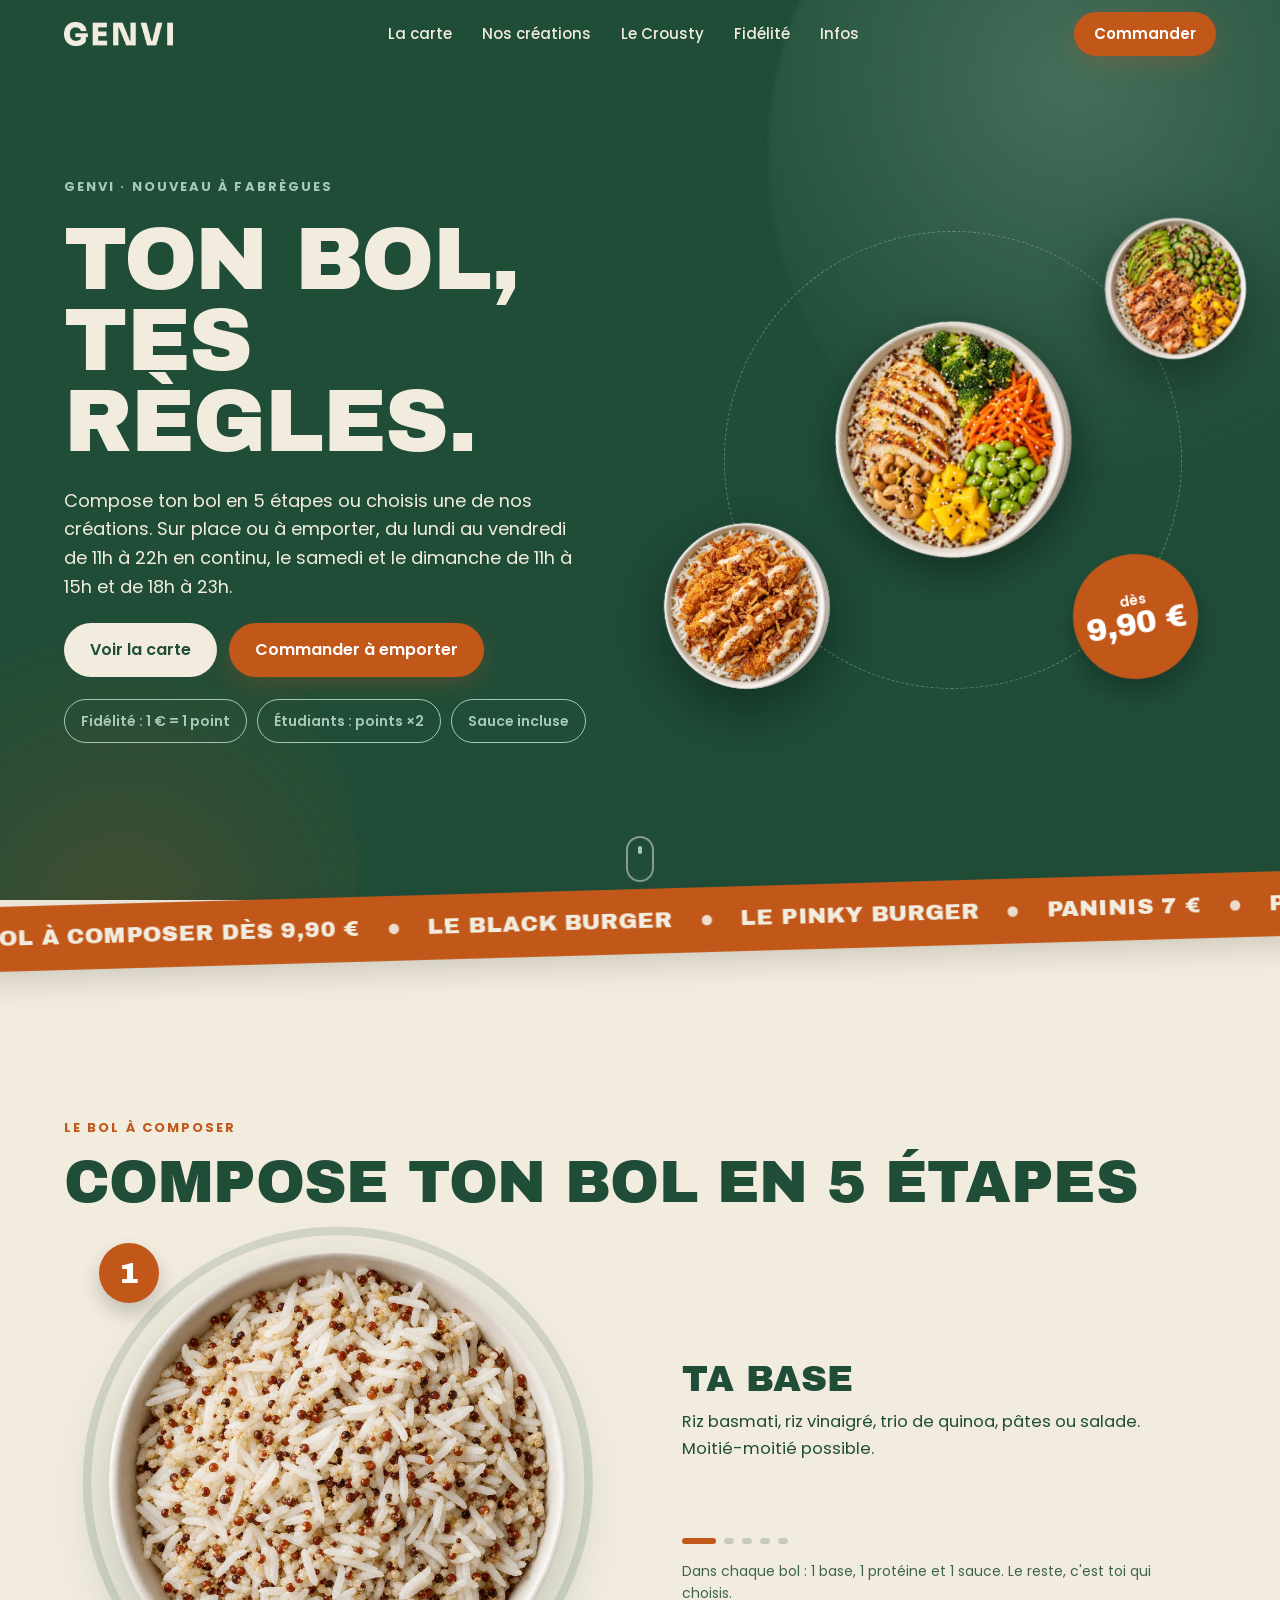
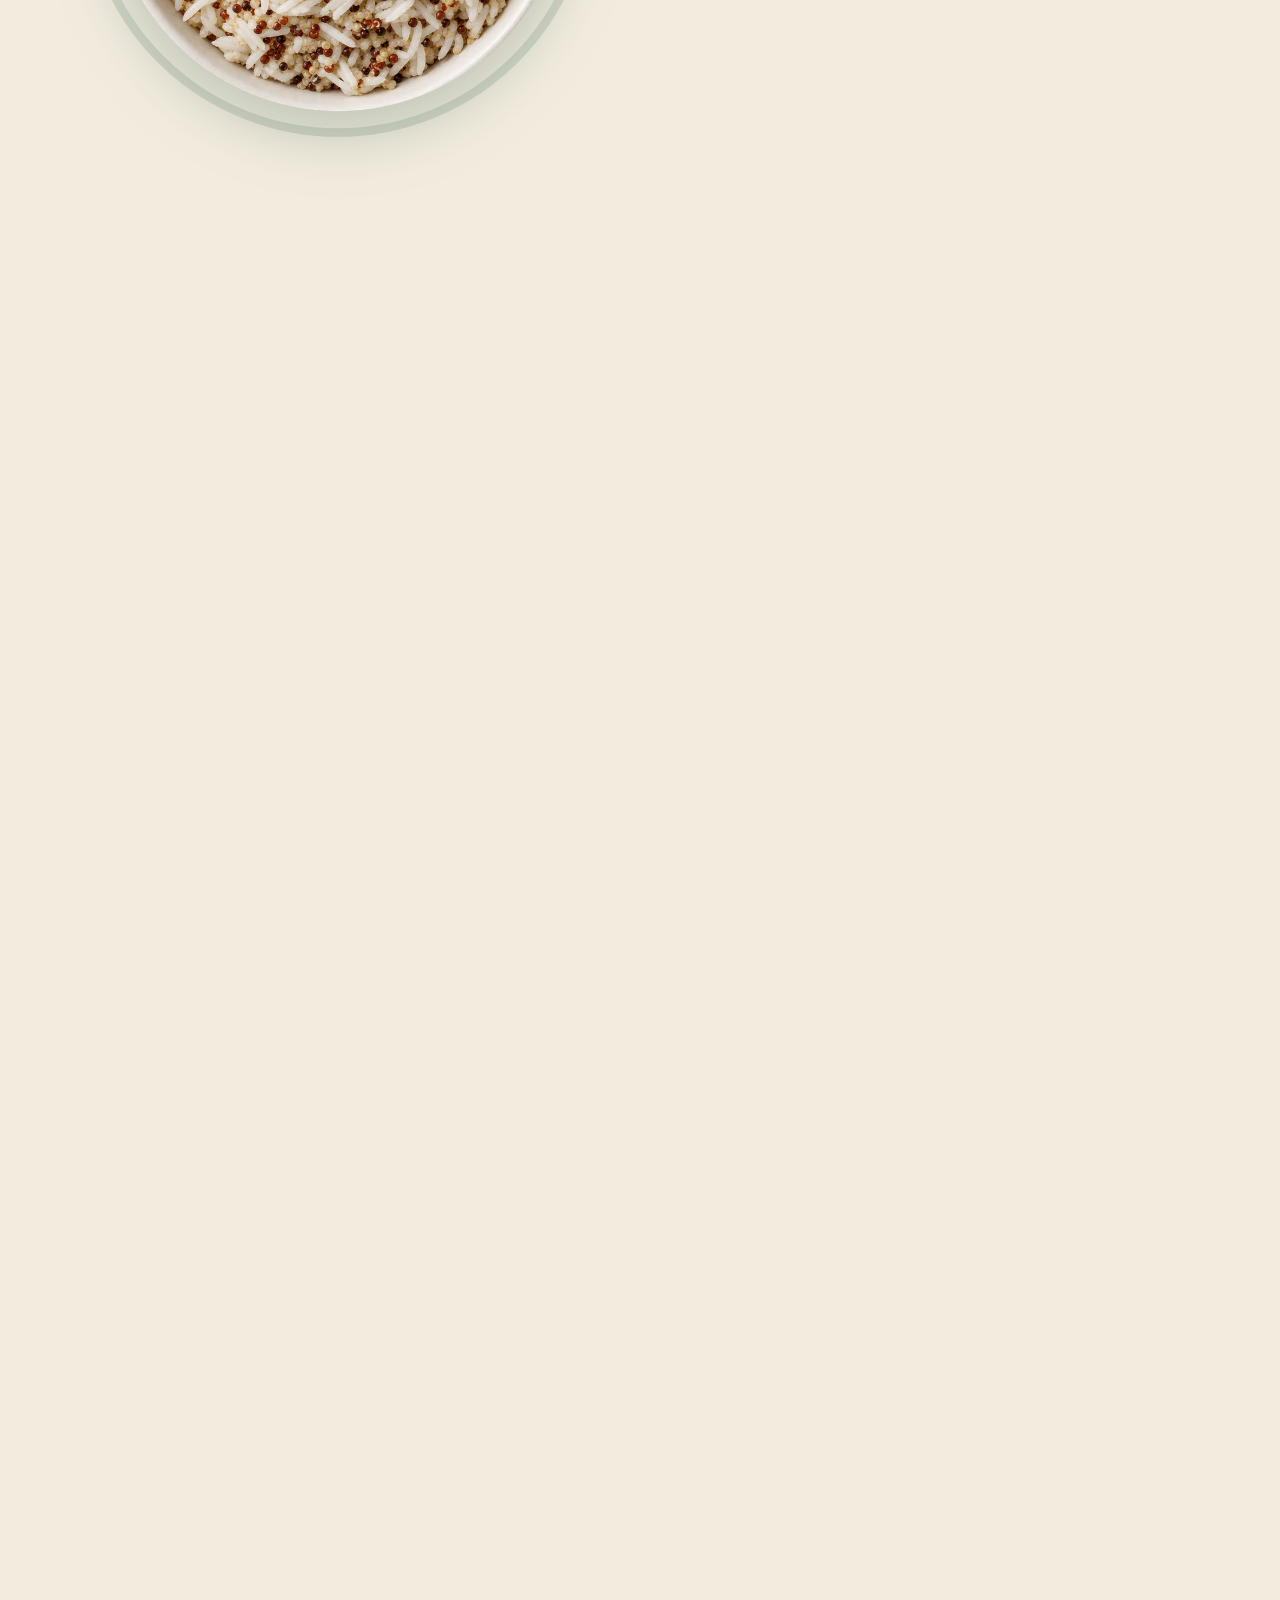
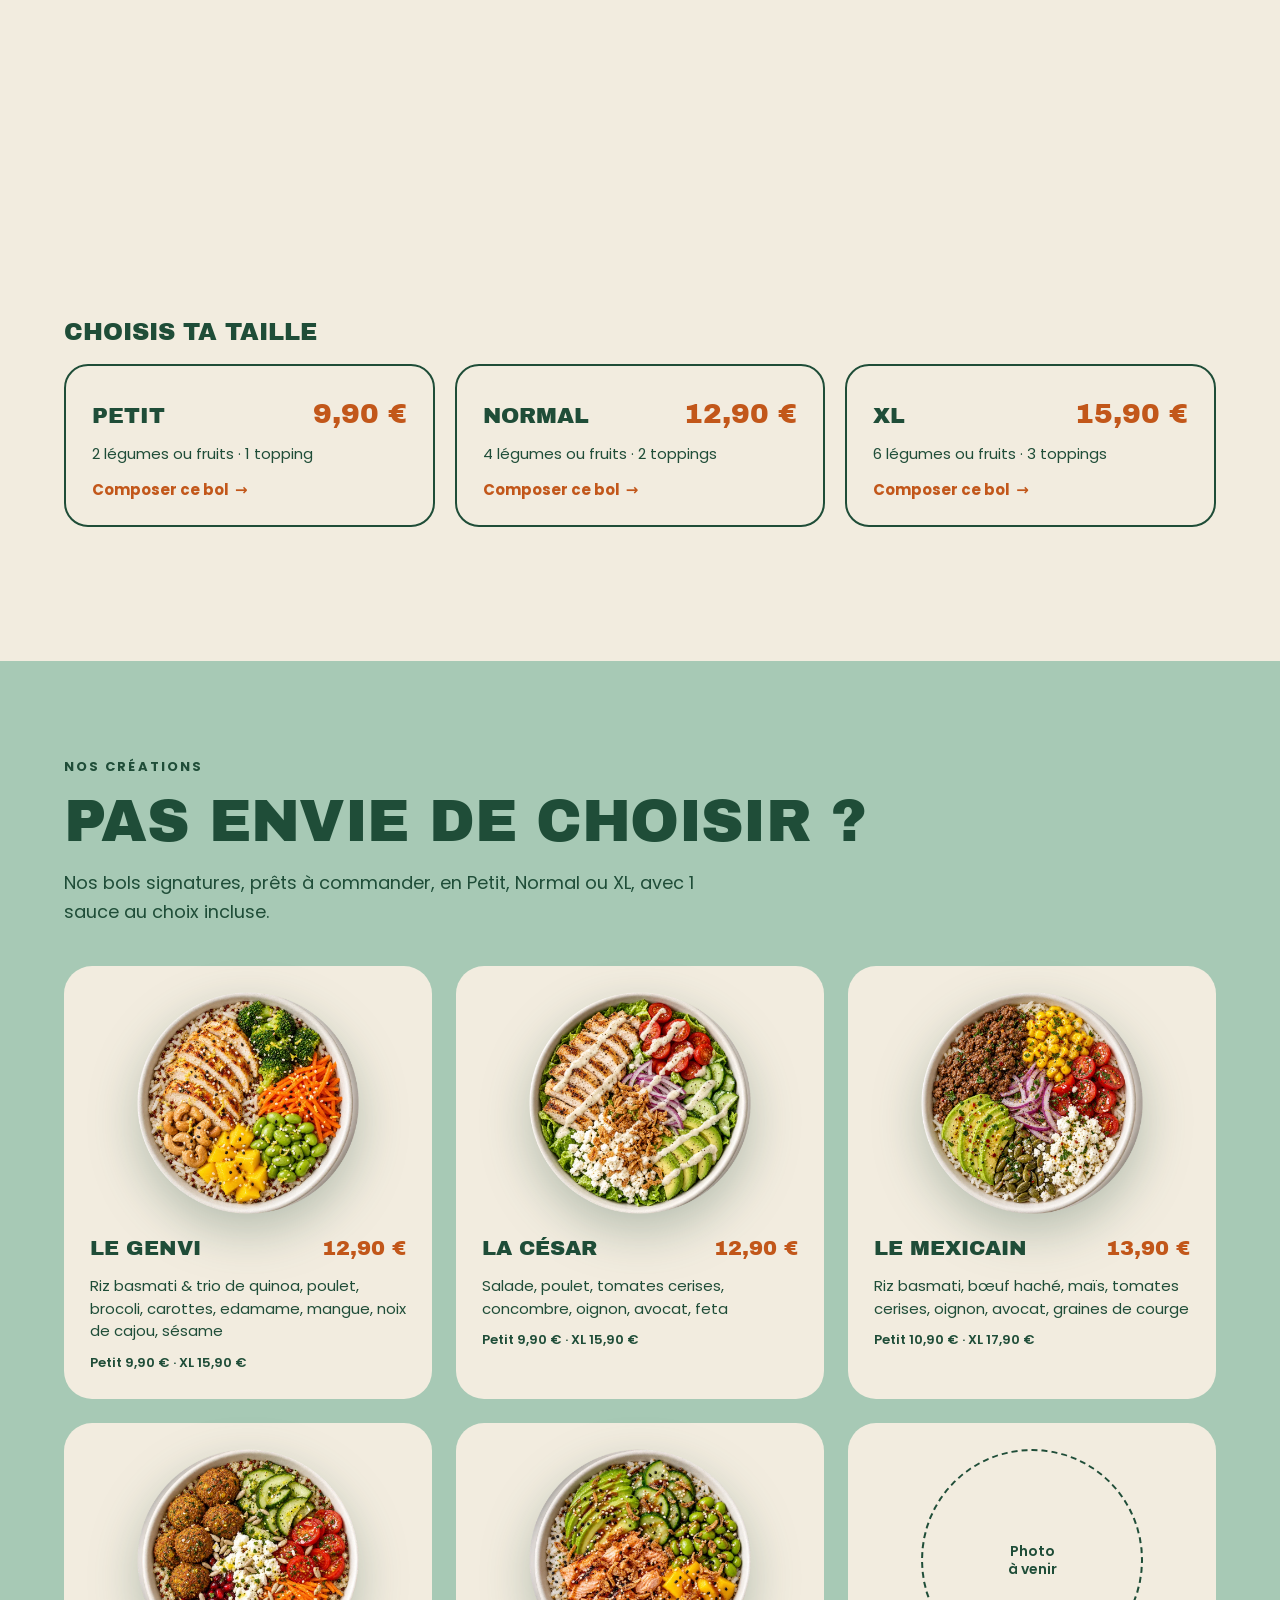
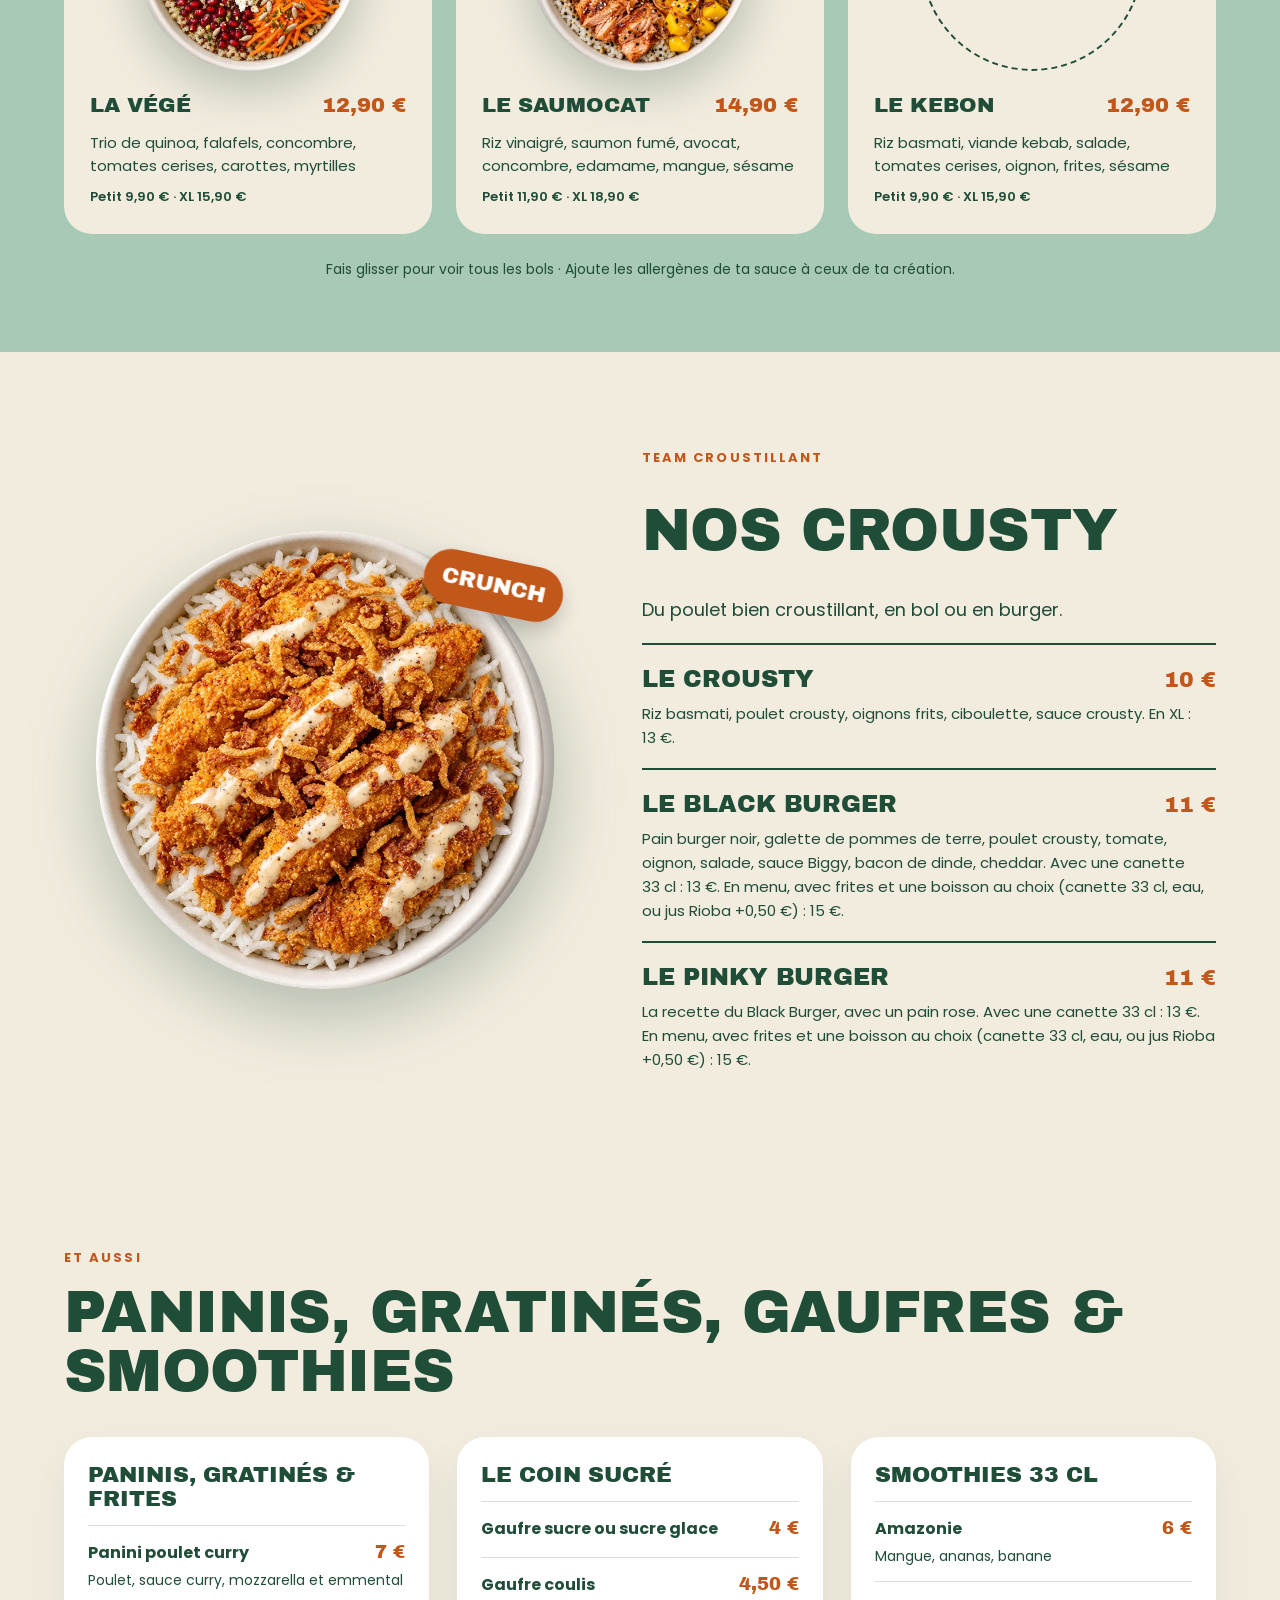
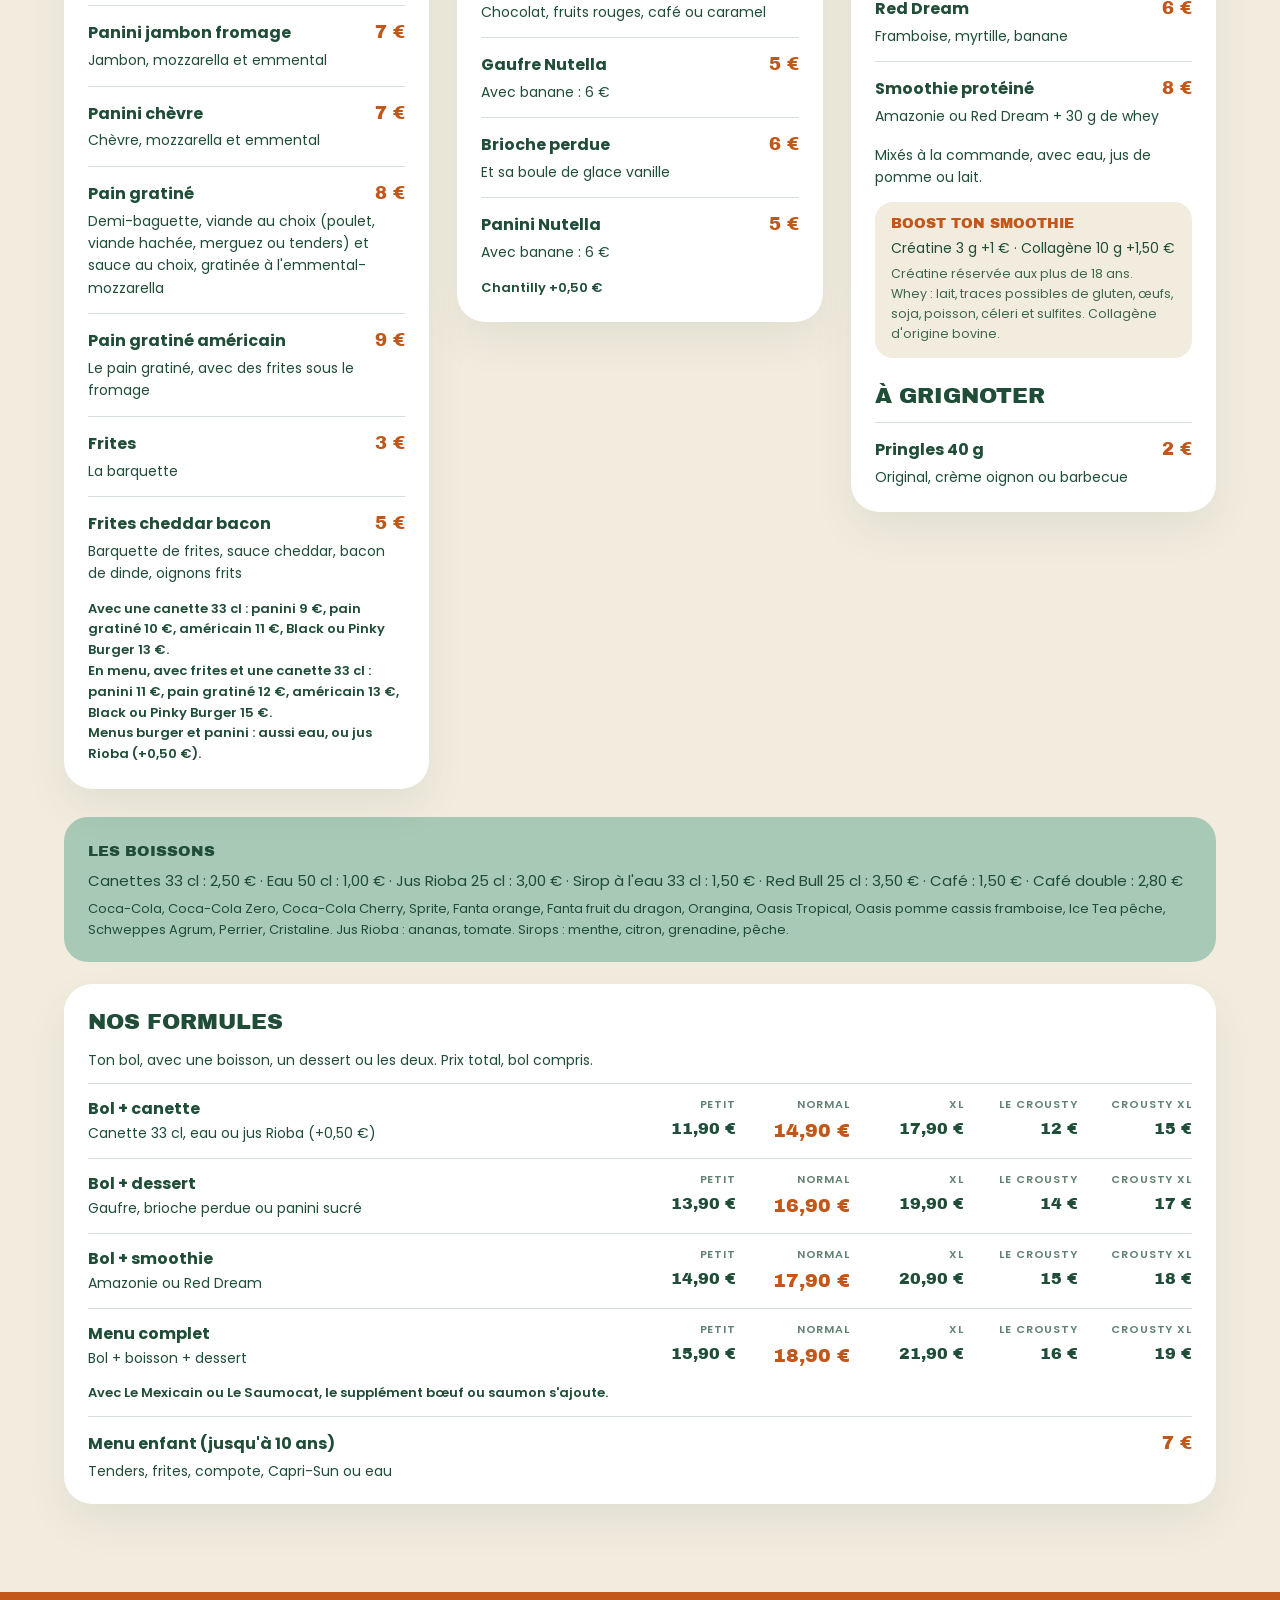
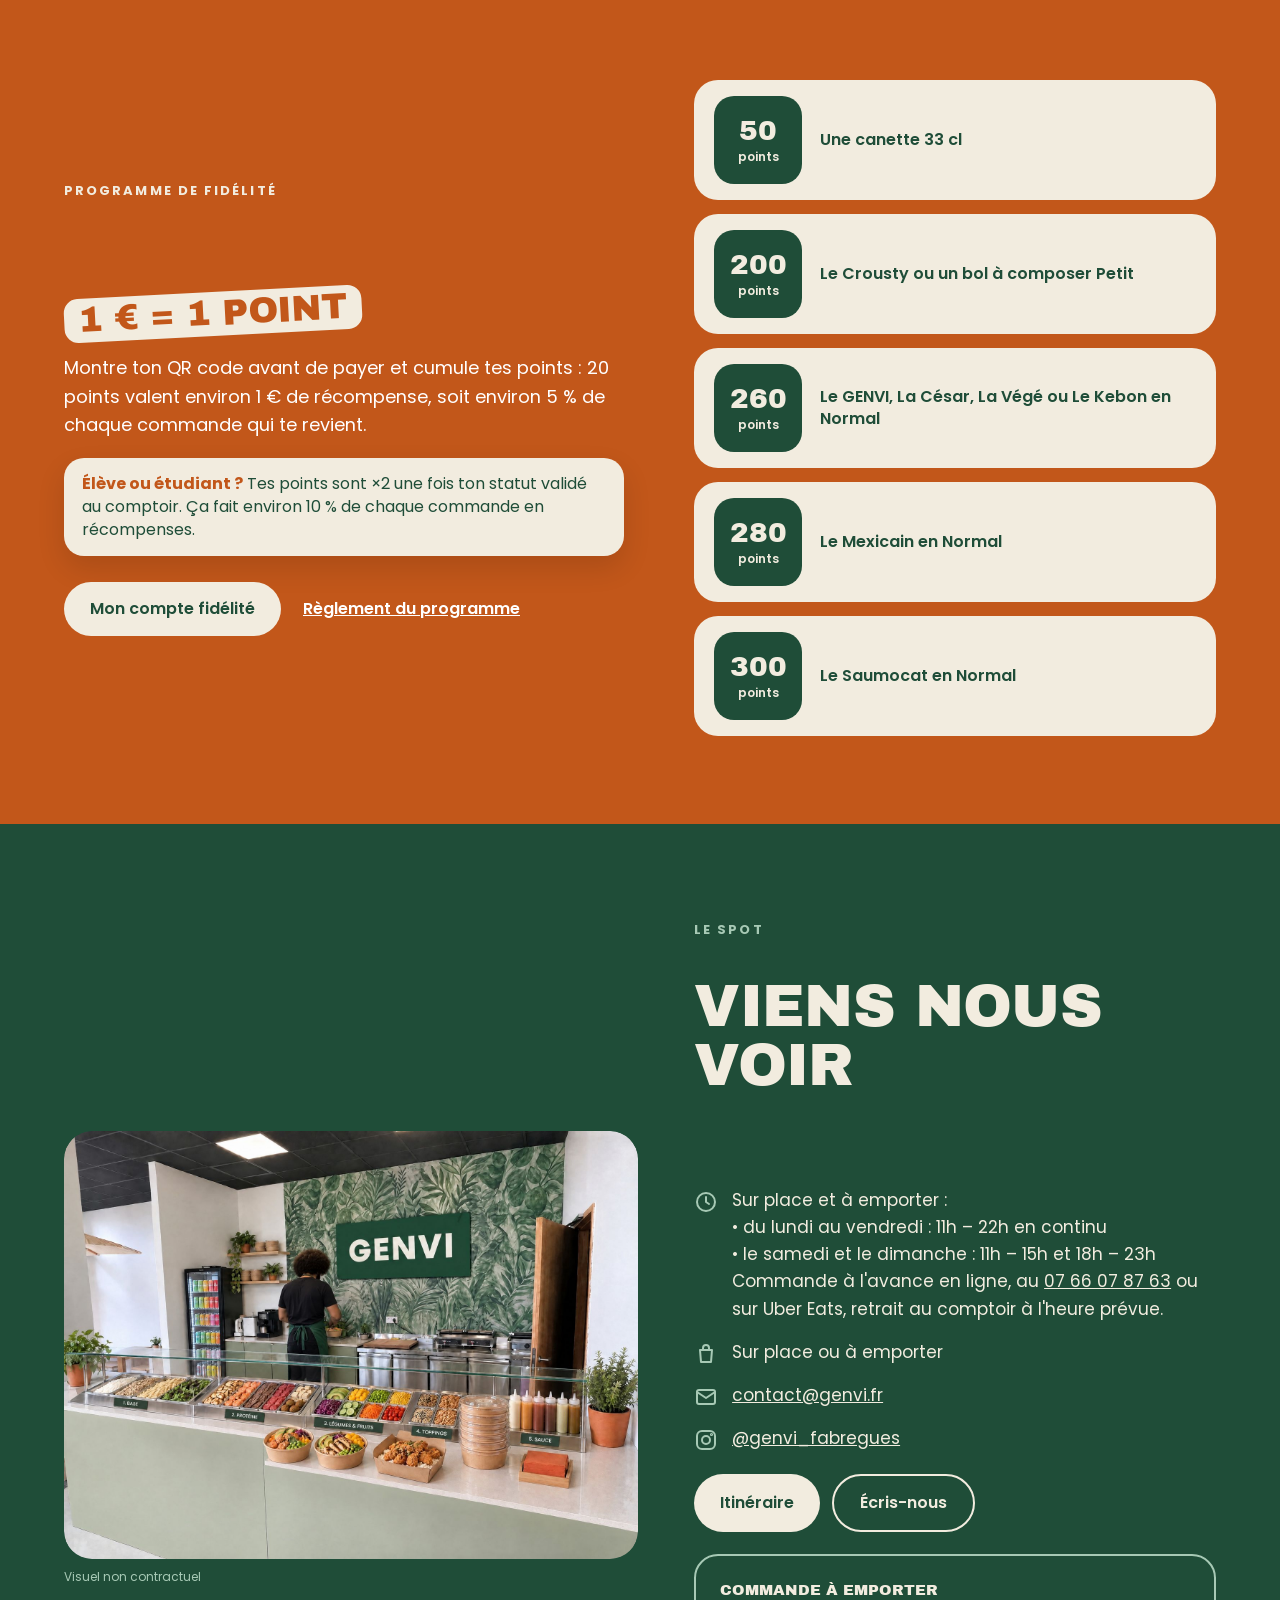
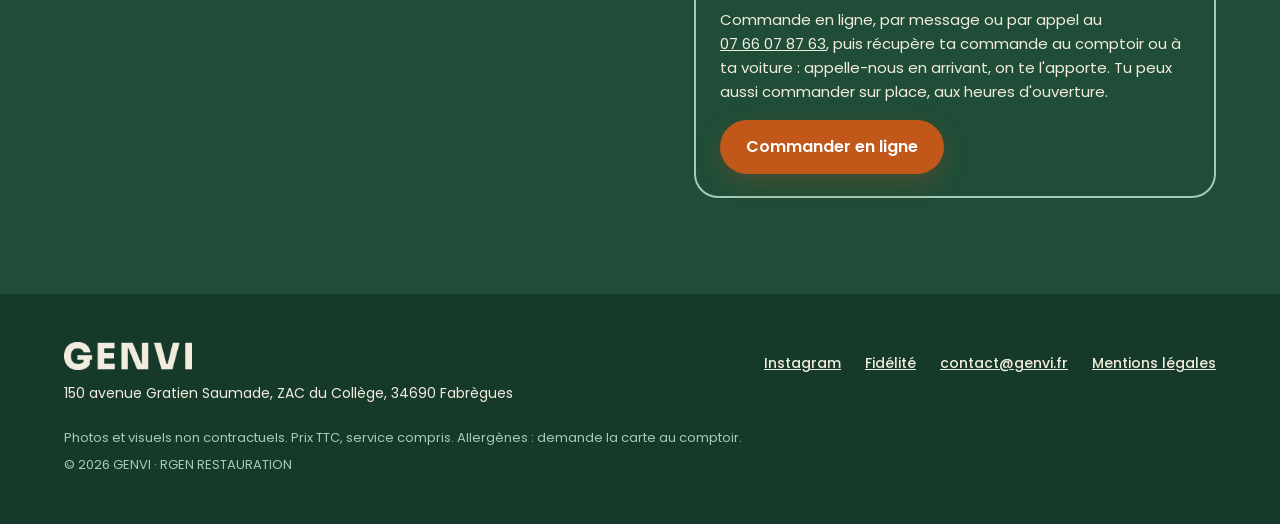
==== commit f9856308: "Horaires : lundi-vendredi 11h-22h en continu, week-end 11h-15h et 18h-23h" ====
--- a/index.html
+++ b/index.html
@@ -19,7 +19,7 @@
 <link rel="preload" href="assets/fonts/Poppins-400.woff2" as="font" type="font/woff2" crossorigin>
 <link rel="stylesheet" href="assets/css/style.css">
 <script>document.documentElement.classList.add('js');</script>
-<script type="application/ld+json">{"@context":"https://schema.org","@type":"Restaurant","name":"GENVI","alternateName":"GENVI Fabrègues","url":"https://genvi.fr/","image":"https://genvi.fr/assets/img/og.jpg","telephone":"+33 7 66 07 87 63","email":"contact@genvi.fr","servesCuisine":["Bols","Poké","Crousty","Paninis","Pains gratinés","Gaufres","Smoothies"],"priceRange":"€","menu":"https://genvi.fr/#carte","hasMap":"https://g.page/r/CV-p-sZZE55ZEBM","address":{"@type":"PostalAddress","streetAddress":"150 avenue Gratien Saumade, ZAC du Collège","postalCode":"34690","addressLocality":"Fabrègues","addressCountry":"FR"},"openingHoursSpecification":[{"@type":"OpeningHoursSpecification","dayOfWeek":["Monday","Tuesday","Wednesday","Thursday","Friday","Saturday","Sunday"],"opens":"11:00","closes":"15:00"},{"@type":"OpeningHoursSpecification","dayOfWeek":["Monday","Tuesday","Wednesday","Sunday"],"opens":"18:00","closes":"23:00"},{"@type":"OpeningHoursSpecification","dayOfWeek":["Thursday","Friday","Saturday"],"opens":"18:00","closes":"08:00"}],"sameAs":["https://www.instagram.com/genvi_fabregues/","https://www.tiktok.com/@genvi_fabregues","https://g.page/r/CV-p-sZZE55ZEBM"]}</script>
+<script type="application/ld+json">{"@context":"https://schema.org","@type":"Restaurant","name":"GENVI","alternateName":"GENVI Fabrègues","url":"https://genvi.fr/","image":"https://genvi.fr/assets/img/og.jpg","telephone":"+33 7 66 07 87 63","email":"contact@genvi.fr","servesCuisine":["Bols","Poké","Crousty","Paninis","Pains gratinés","Gaufres","Smoothies"],"priceRange":"€","menu":"https://genvi.fr/#carte","hasMap":"https://g.page/r/CV-p-sZZE55ZEBM","address":{"@type":"PostalAddress","streetAddress":"150 avenue Gratien Saumade, ZAC du Collège","postalCode":"34690","addressLocality":"Fabrègues","addressCountry":"FR"},"openingHoursSpecification":[{"@type":"OpeningHoursSpecification","dayOfWeek":["Monday","Tuesday","Wednesday","Thursday","Friday"],"opens":"11:00","closes":"22:00"},{"@type":"OpeningHoursSpecification","dayOfWeek":["Saturday","Sunday"],"opens":"11:00","closes":"15:00"},{"@type":"OpeningHoursSpecification","dayOfWeek":["Saturday","Sunday"],"opens":"18:00","closes":"23:00"}],"sameAs":["https://www.instagram.com/genvi_fabregues/","https://www.tiktok.com/@genvi_fabregues","https://g.page/r/CV-p-sZZE55ZEBM"]}</script>
 </head>
 <body>
 
@@ -74,7 +74,7 @@
     </div>
 
     <div class="hero__more">
-      <p class="hero__text">Compose ton bol en 5 étapes ou choisis une de nos créations. Sur place ou à emporter, tous les jours de 11h à 15h et de 18h à 23h. Le reste du temps, sur commande : de 15h à 18h, jusqu'à minuit, et toute la nuit jusqu'à 8h du jeudi au samedi.</p>
+      <p class="hero__text">Compose ton bol en 5 étapes ou choisis une de nos créations. Sur place ou à emporter, du lundi au vendredi de 11h à 22h en continu, le samedi et le dimanche de 11h à 15h et de 18h à 23h.</p>
       <div class="hero__actions">
         <a class="btn btn--cream" href="#carte">Voir la carte</a>
         <a class="btn btn--orange" href="https://restogen.fr/commander?code=GENVI" rel="noopener">Commander à emporter</a>
@@ -92,8 +92,8 @@
 <!-- ========== RUBAN ========== -->
 <div class="ribbon" aria-hidden="true">
   <div class="ribbon__track">
-    <span>Bol à composer dès 9,90&nbsp;€</span><i></i><span>Le Black Burger</span><i></i><span>Le Pinky Burger</span><i></i><span>Paninis 7&nbsp;€</span><i></i><span>Pains gratinés dès 8&nbsp;€</span><i></i><span>Fidélité : 1&nbsp;€ = 1&nbsp;point</span><i></i><span>Élèves &amp; étudiants : points ×2</span><i></i><span>7j/7 · 11h–15h et 18h–23h</span><i></i><span>De 15h à 18h : sur commande</span><i></i><span>Après 23h : sur commande, jusqu'à minuit (8h du jeudi au samedi)</span><i></i><span>Gaufres &amp; smoothies</span><i></i><span>Sur place ou à emporter</span><i></i>
-    <span>Bol à composer dès 9,90&nbsp;€</span><i></i><span>Le Black Burger</span><i></i><span>Le Pinky Burger</span><i></i><span>Paninis 7&nbsp;€</span><i></i><span>Pains gratinés dès 8&nbsp;€</span><i></i><span>Fidélité : 1&nbsp;€ = 1&nbsp;point</span><i></i><span>Élèves &amp; étudiants : points ×2</span><i></i><span>7j/7 · 11h–15h et 18h–23h</span><i></i><span>De 15h à 18h : sur commande</span><i></i><span>Après 23h : sur commande, jusqu'à minuit (8h du jeudi au samedi)</span><i></i><span>Gaufres &amp; smoothies</span><i></i><span>Sur place ou à emporter</span><i></i>
+    <span>Bol à composer dès 9,90&nbsp;€</span><i></i><span>Le Black Burger</span><i></i><span>Le Pinky Burger</span><i></i><span>Paninis 7&nbsp;€</span><i></i><span>Pains gratinés dès 8&nbsp;€</span><i></i><span>Fidélité : 1&nbsp;€ = 1&nbsp;point</span><i></i><span>Élèves &amp; étudiants : points ×2</span><i></i><span>Lundi au vendredi : 11h–22h non-stop</span><i></i><span>Samedi et dimanche : 11h–15h et 18h–23h</span><i></i><span>Commande à l'avance en ligne</span><i></i><span>Gaufres &amp; smoothies</span><i></i><span>Sur place ou à emporter</span><i></i>
+    <span>Bol à composer dès 9,90&nbsp;€</span><i></i><span>Le Black Burger</span><i></i><span>Le Pinky Burger</span><i></i><span>Paninis 7&nbsp;€</span><i></i><span>Pains gratinés dès 8&nbsp;€</span><i></i><span>Fidélité : 1&nbsp;€ = 1&nbsp;point</span><i></i><span>Élèves &amp; étudiants : points ×2</span><i></i><span>Lundi au vendredi : 11h–22h non-stop</span><i></i><span>Samedi et dimanche : 11h–15h et 18h–23h</span><i></i><span>Commande à l'avance en ligne</span><i></i><span>Gaufres &amp; smoothies</span><i></i><span>Sur place ou à emporter</span><i></i>
   </div>
 </div>
 
@@ -416,7 +416,7 @@
         </li>
         <li class="rv" style="--i:1">
           <svg viewBox="0 0 24 24" aria-hidden="true"><circle cx="12" cy="12" r="9"/><path d="M12 7v5l3 2"/></svg>
-          <span>Sur place et à emporter : 11h – 15h et 18h – 23h, 7j/7<br>Le reste du temps, sur commande uniquement (en ligne, au <a href="tel:+33766078763">07&nbsp;66&nbsp;07&nbsp;87&nbsp;63</a> ou sur Uber Eats) :<br>• de 15h à 18h, tous les jours<br>• de 23h à minuit, du dimanche au mercredi<br>• de 23h à 8h, du jeudi au samedi<br>Retrait au comptoir à l'heure prévue. La nuit, appelle-nous en arrivant.</span>
+          <span>Sur place et à emporter :<br>• du lundi au vendredi : 11h – 22h en continu<br>• le samedi et le dimanche : 11h – 15h et 18h – 23h<br>Commande à l'avance en ligne, au <a href="tel:+33766078763">07&nbsp;66&nbsp;07&nbsp;87&nbsp;63</a> ou sur Uber Eats, retrait au comptoir à l'heure prévue.</span>
         </li>
         <li class="rv" style="--i:2">
           <svg viewBox="0 0 24 24" aria-hidden="true"><path d="M6 8h12l-1 12H7L6 8z"/><path d="M9 8V6a3 3 0 0 1 6 0v2"/></svg>
@@ -437,7 +437,7 @@
       </div>
       <div class="order rv" id="commander">
         <p class="order__title">Commande à emporter</p>
-        <p>Commande en ligne, par message ou par appel au <a href="tel:+33766078763">07&nbsp;66&nbsp;07&nbsp;87&nbsp;63</a>, puis récupère ta commande au comptoir ou à ta voiture : appelle-nous en arrivant, on te l'apporte. Tu peux aussi commander sur place. De 15h à 18h et après 23h, c'est uniquement sur commande.</p>
+        <p>Commande en ligne, par message ou par appel au <a href="tel:+33766078763">07&nbsp;66&nbsp;07&nbsp;87&nbsp;63</a>, puis récupère ta commande au comptoir ou à ta voiture : appelle-nous en arrivant, on te l'apporte. Tu peux aussi commander sur place, aux heures d'ouverture.</p>
         <a class="btn btn--orange order__btn" href="https://restogen.fr/commander?code=GENVI" rel="noopener">Commander en ligne</a>
       </div>
     </div>
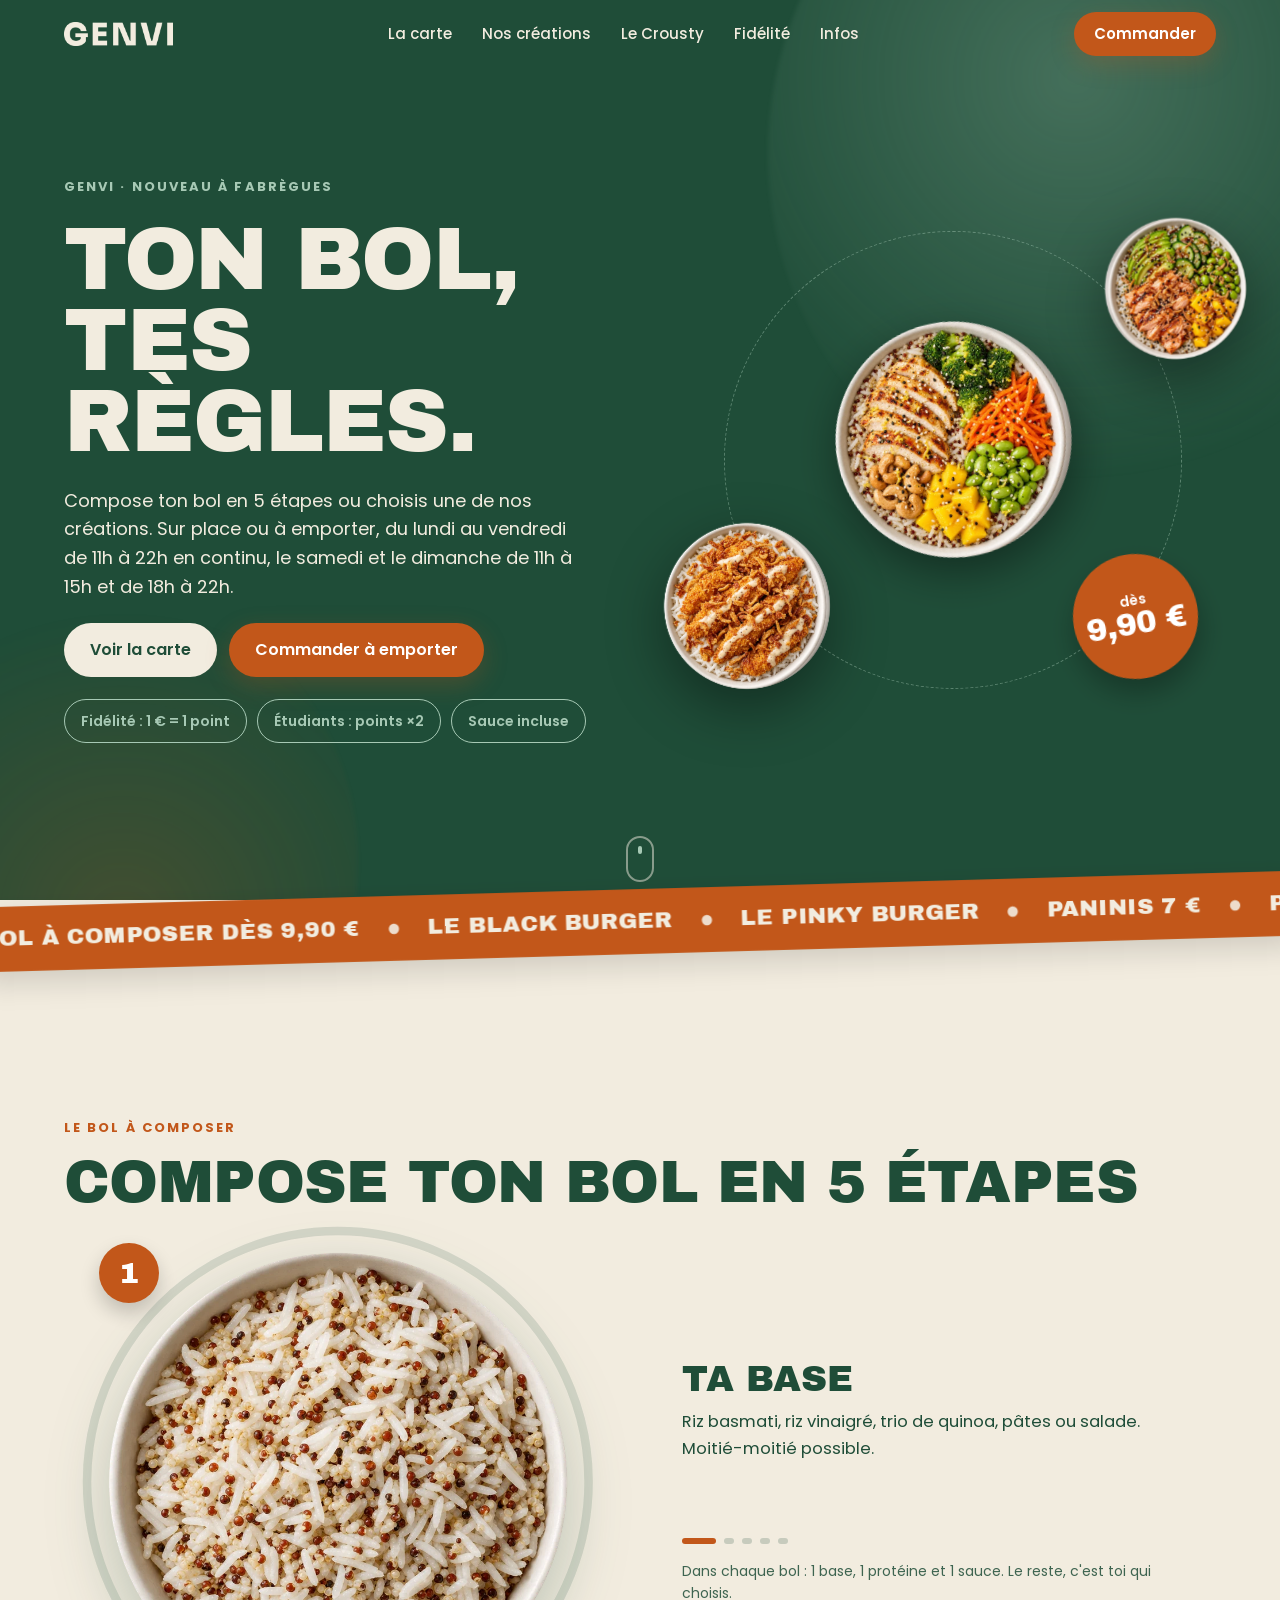
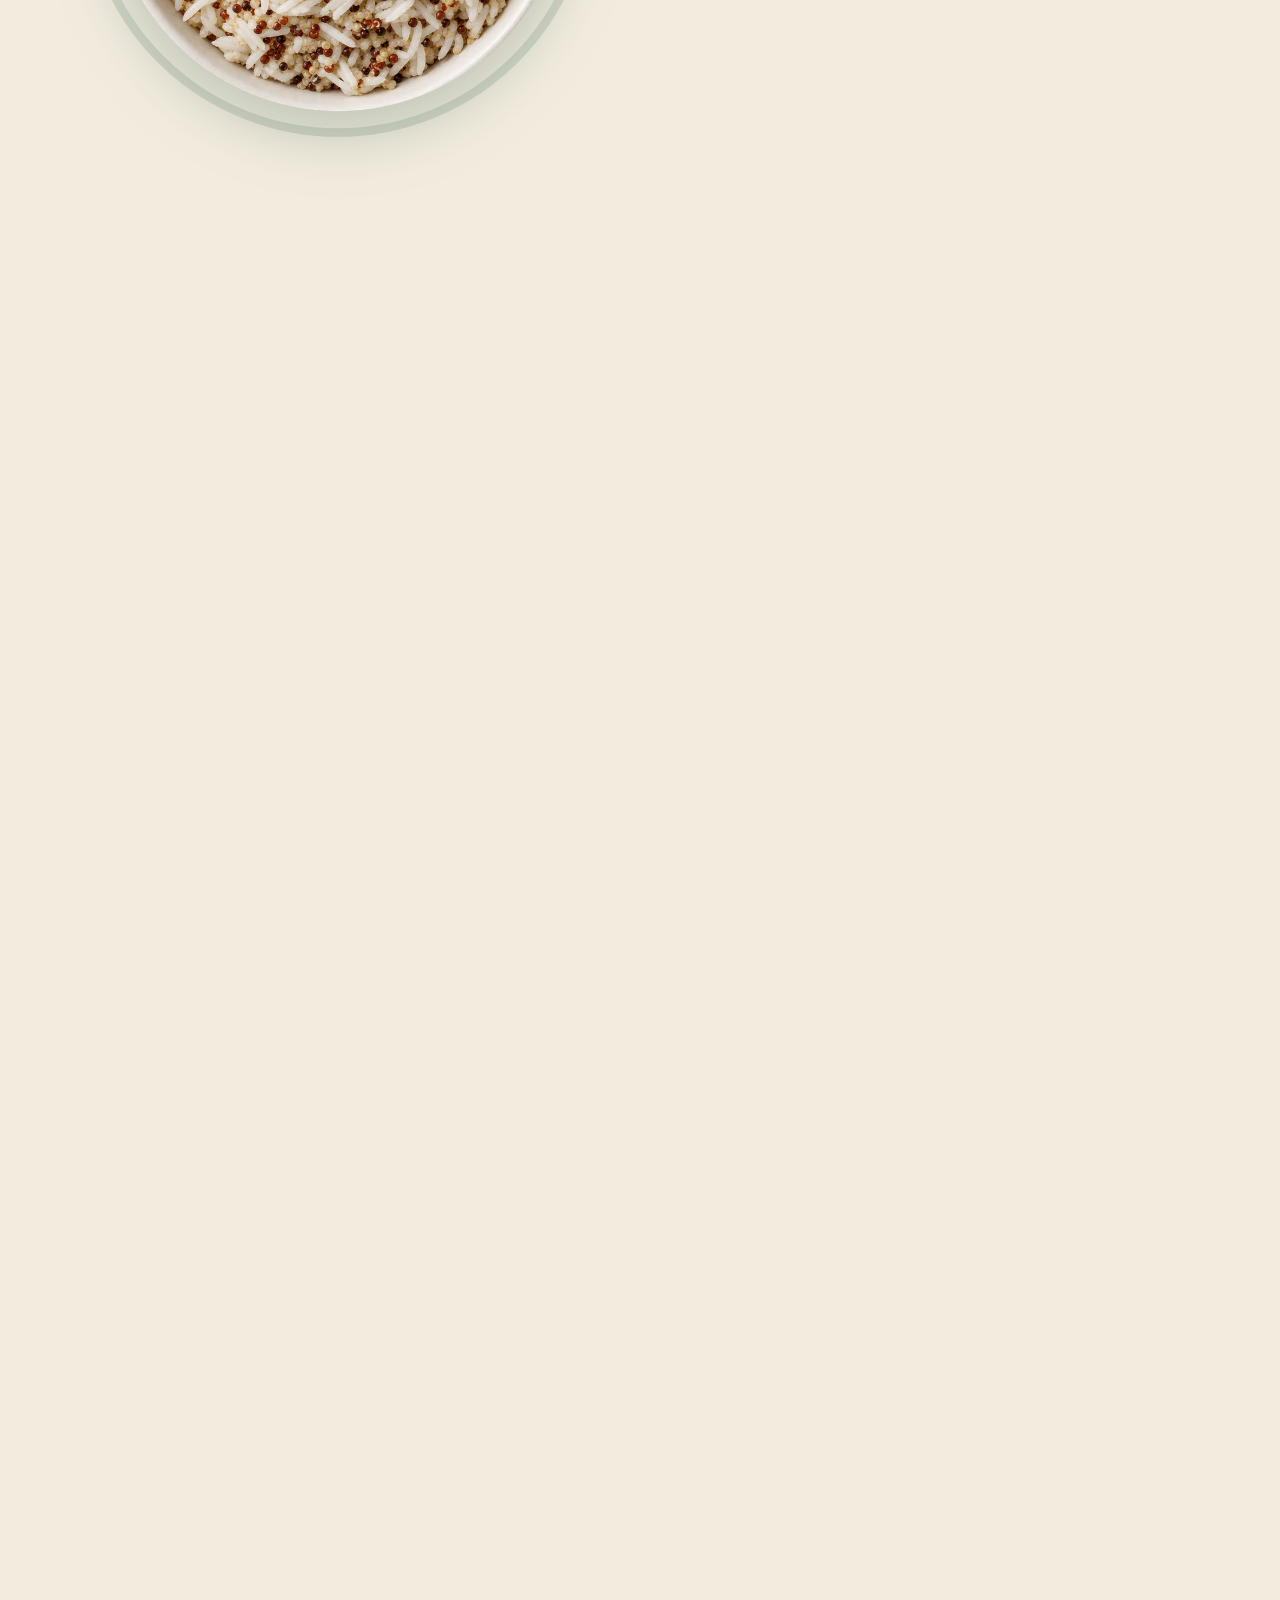
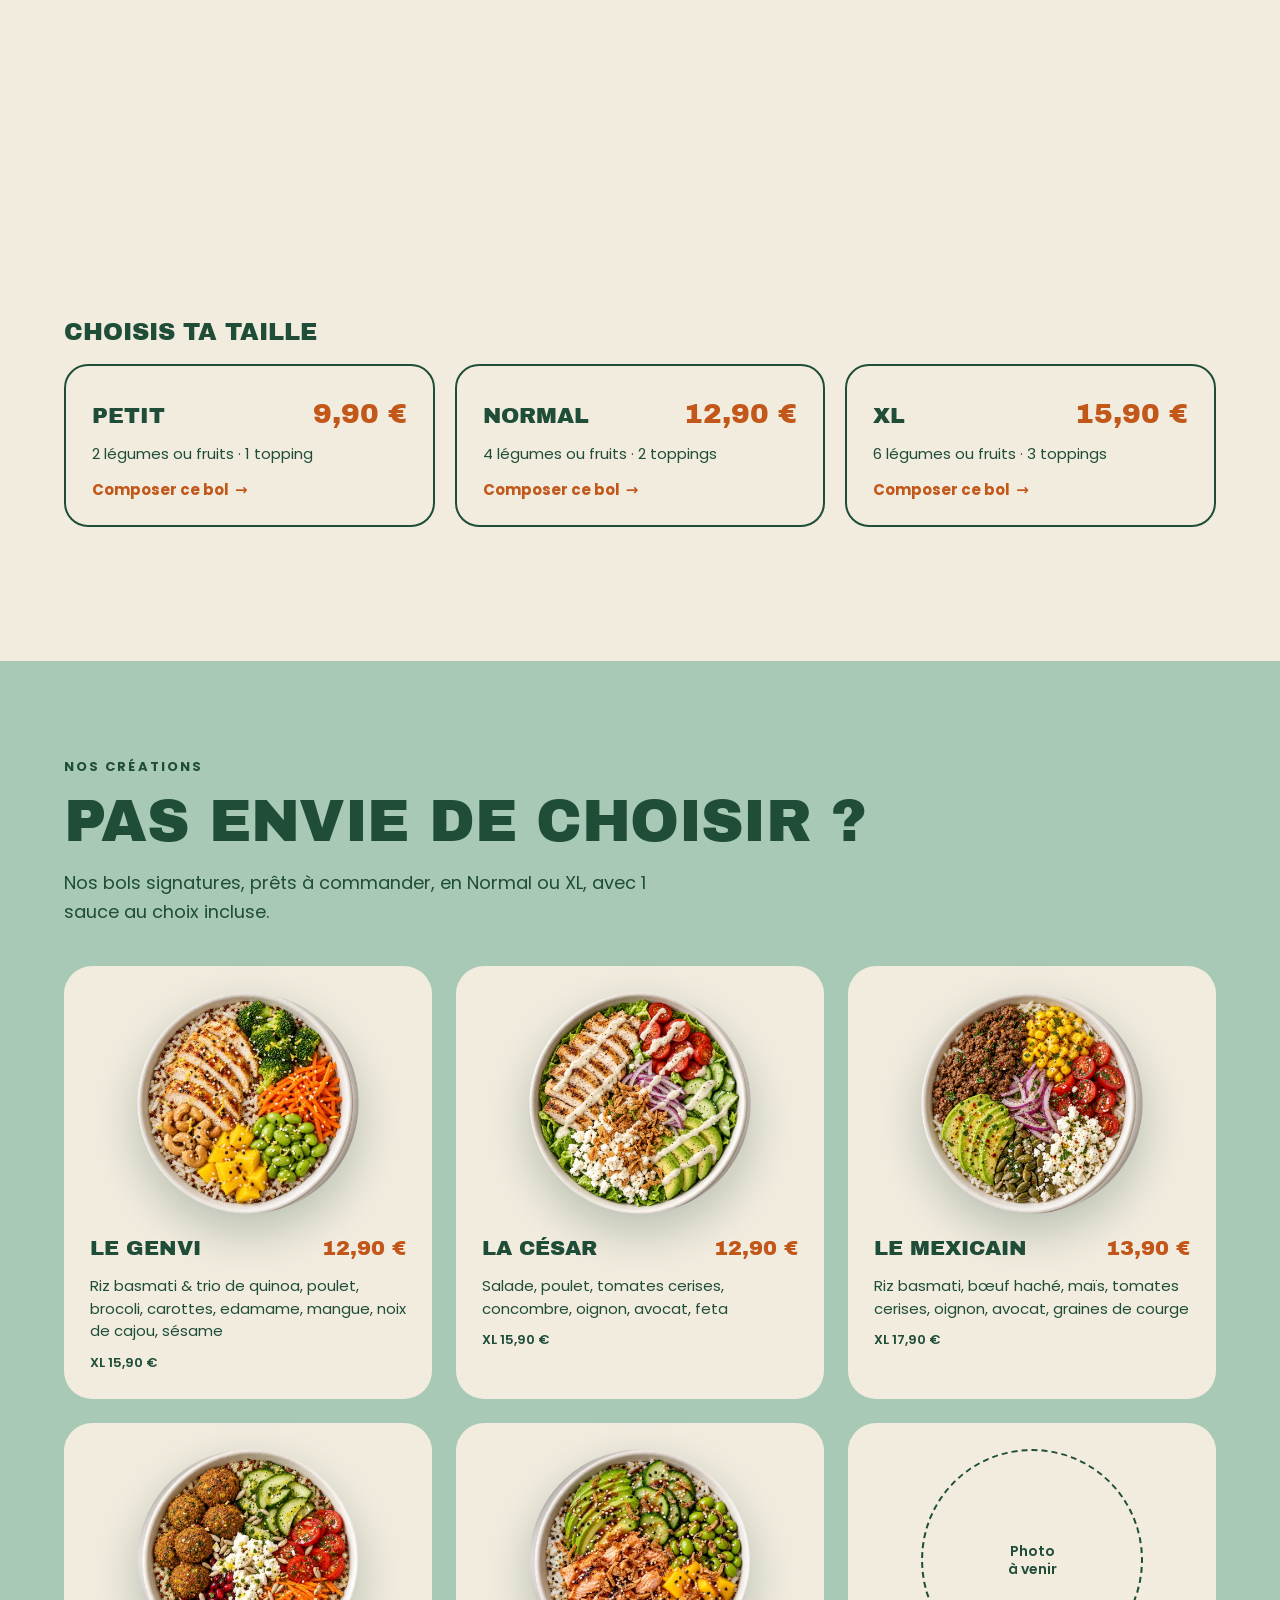
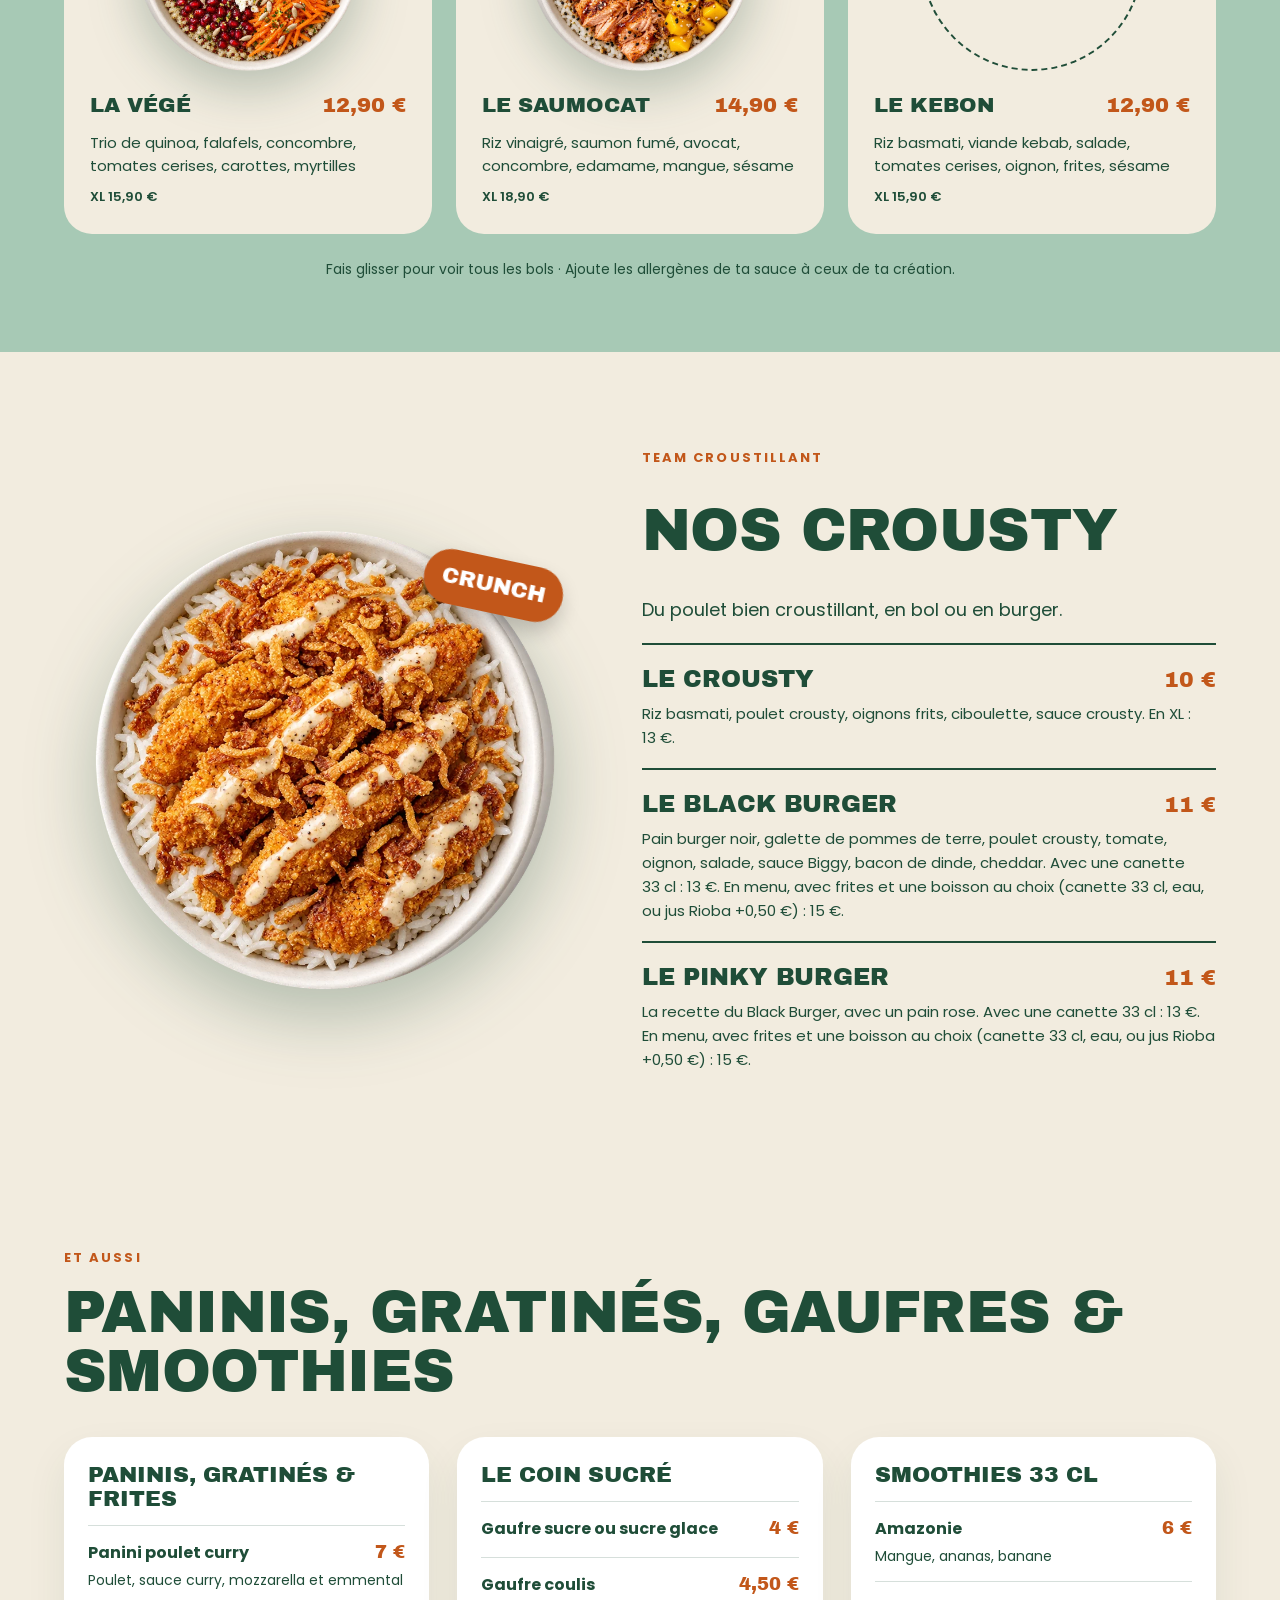
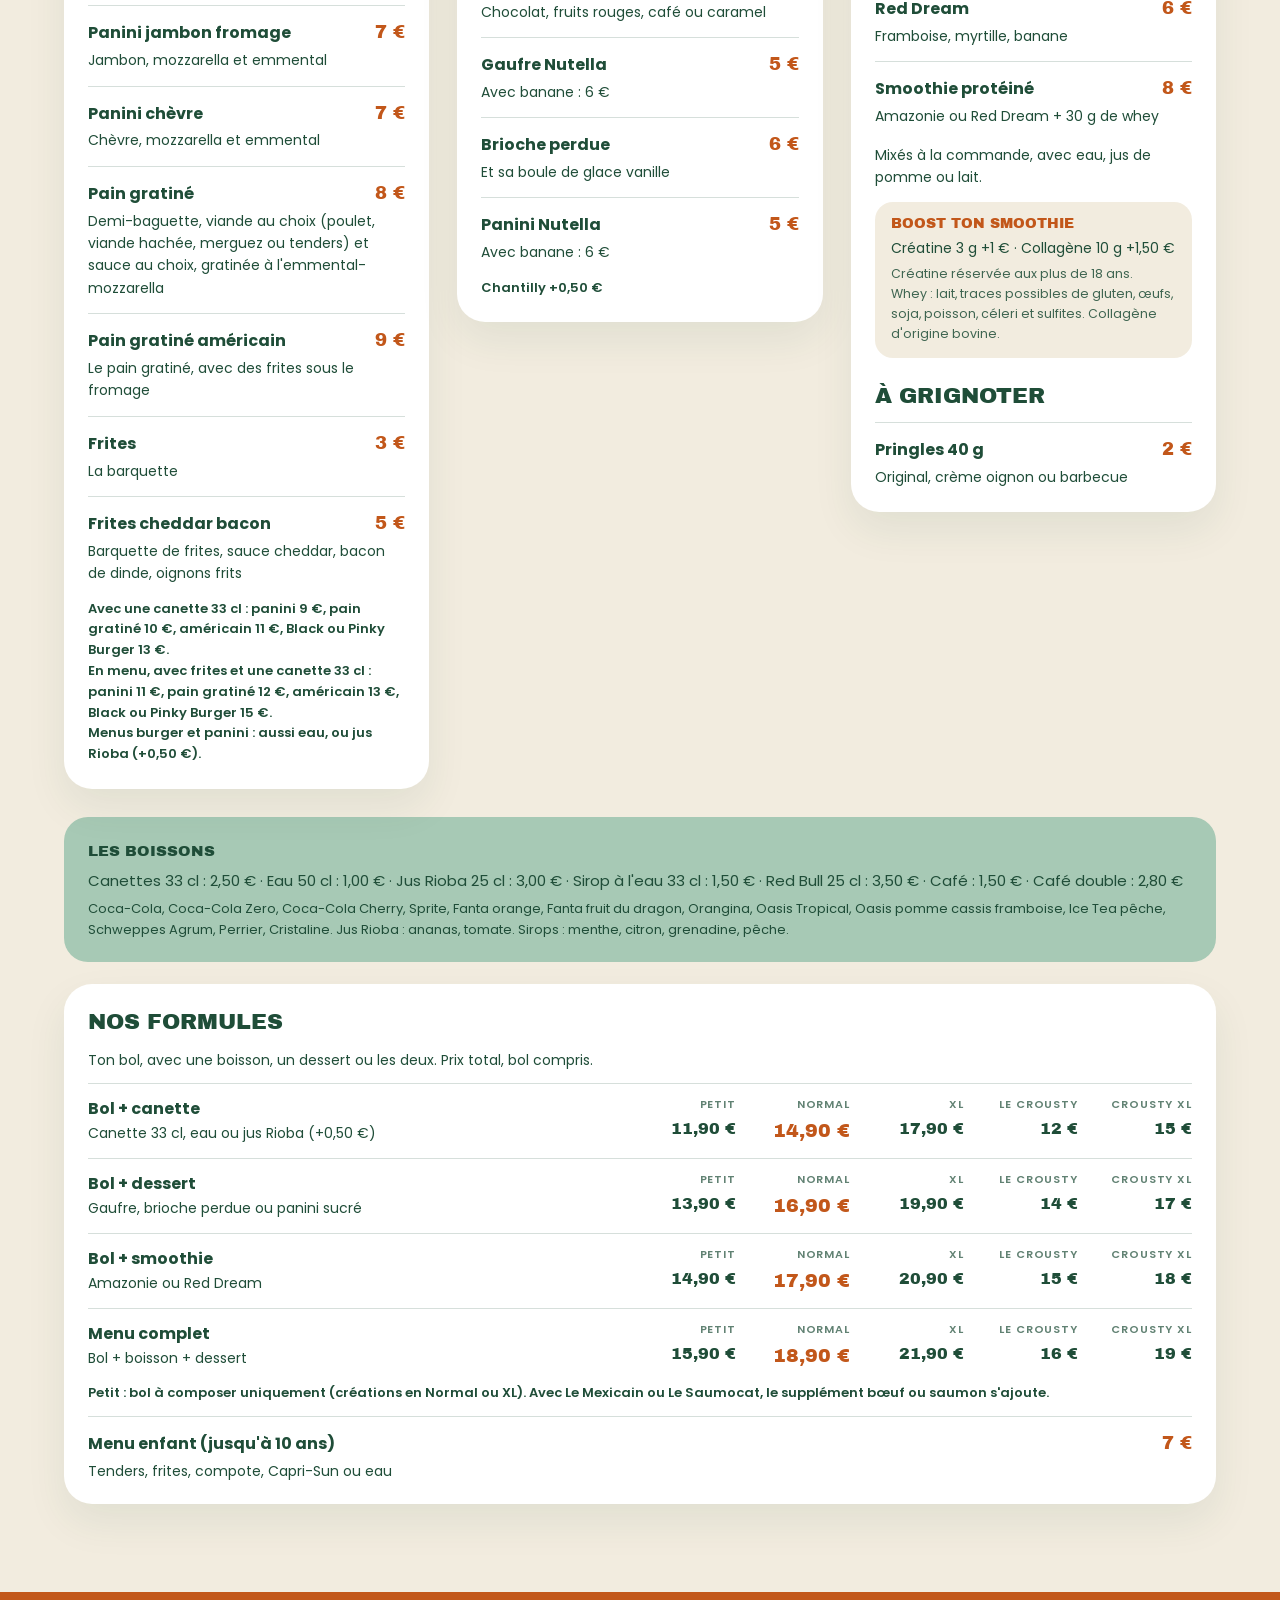
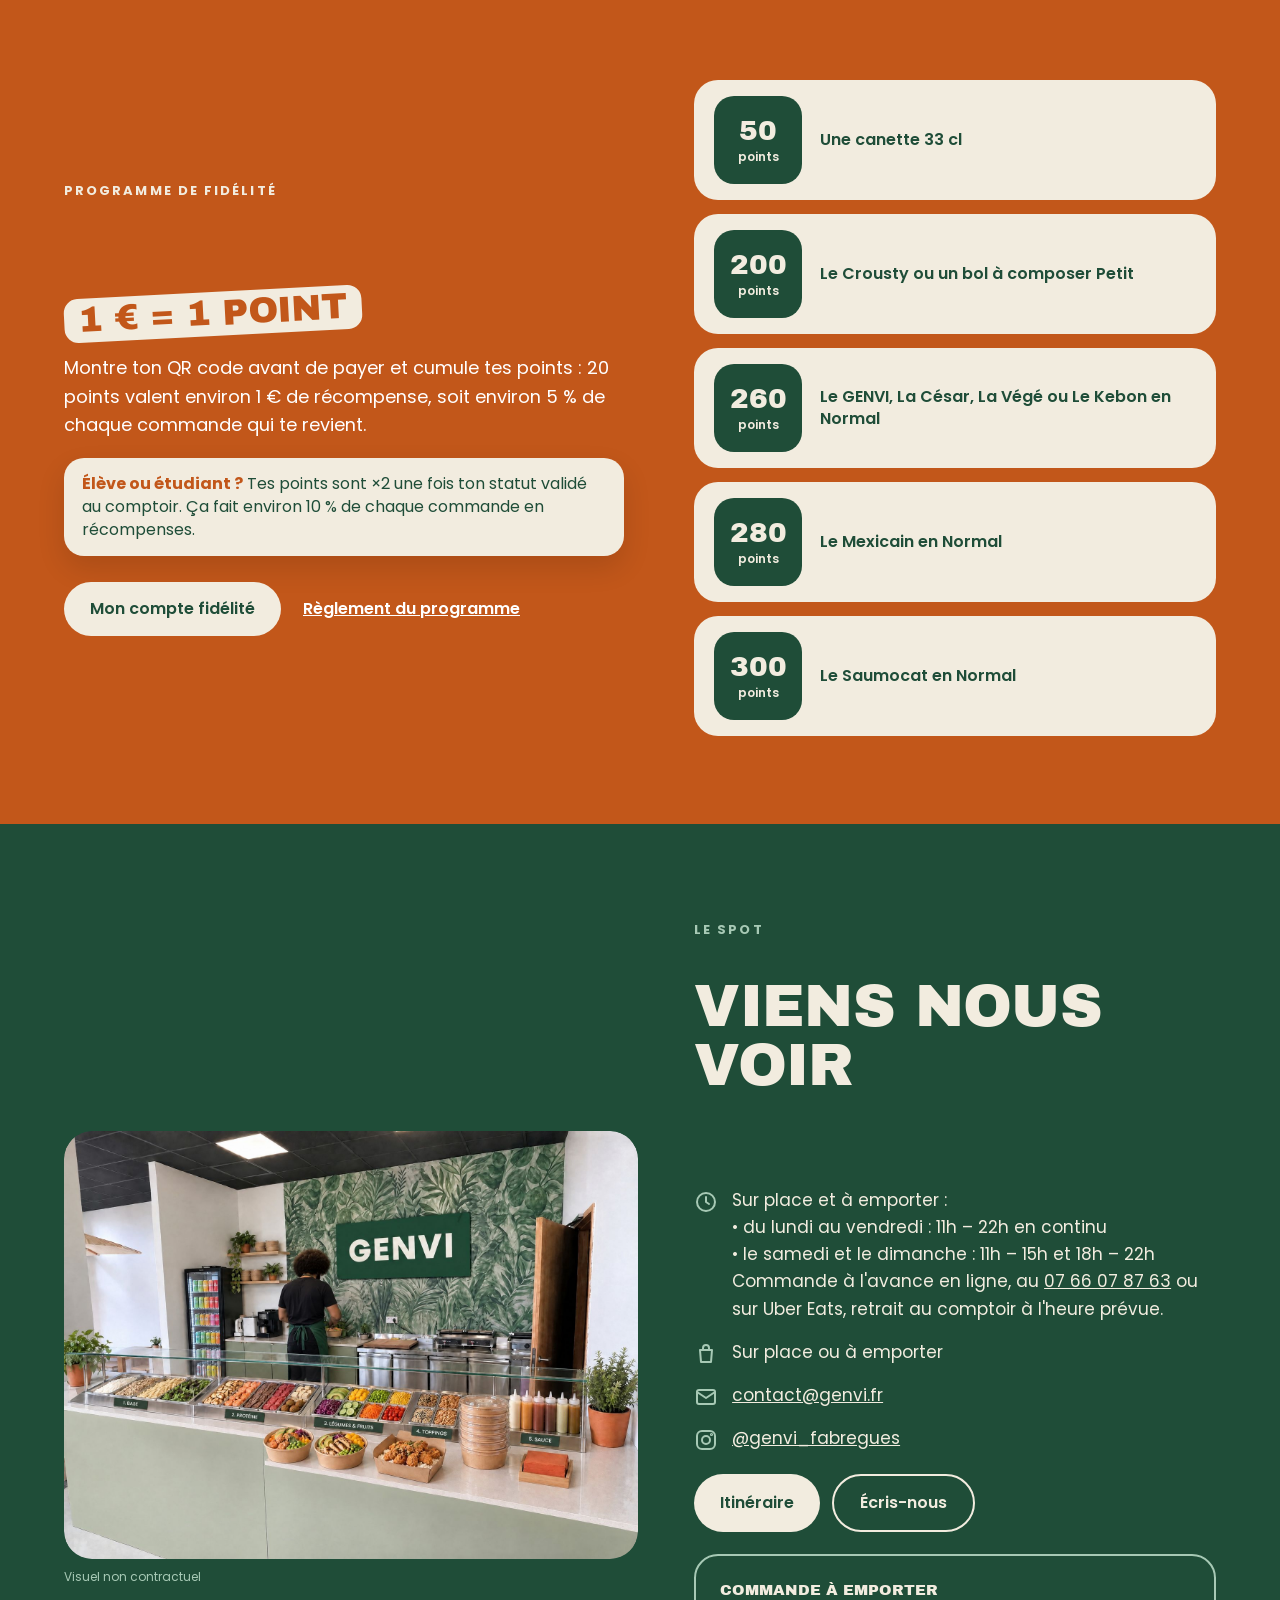
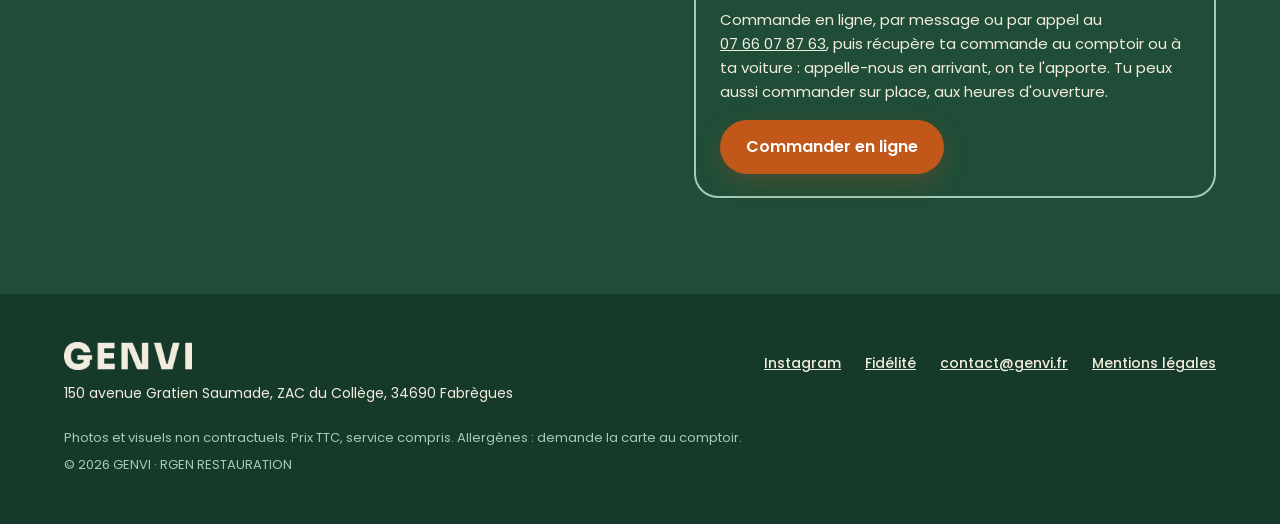
==== commit 080db646: "Créations en Normal ou XL (plus de Petit) ; week-end 11h-15h et 18h-22h" ====
--- a/index.html
+++ b/index.html
@@ -19,7 +19,7 @@
 <link rel="preload" href="assets/fonts/Poppins-400.woff2" as="font" type="font/woff2" crossorigin>
 <link rel="stylesheet" href="assets/css/style.css">
 <script>document.documentElement.classList.add('js');</script>
-<script type="application/ld+json">{"@context":"https://schema.org","@type":"Restaurant","name":"GENVI","alternateName":"GENVI Fabrègues","url":"https://genvi.fr/","image":"https://genvi.fr/assets/img/og.jpg","telephone":"+33 7 66 07 87 63","email":"contact@genvi.fr","servesCuisine":["Bols","Poké","Crousty","Paninis","Pains gratinés","Gaufres","Smoothies"],"priceRange":"€","menu":"https://genvi.fr/#carte","hasMap":"https://g.page/r/CV-p-sZZE55ZEBM","address":{"@type":"PostalAddress","streetAddress":"150 avenue Gratien Saumade, ZAC du Collège","postalCode":"34690","addressLocality":"Fabrègues","addressCountry":"FR"},"openingHoursSpecification":[{"@type":"OpeningHoursSpecification","dayOfWeek":["Monday","Tuesday","Wednesday","Thursday","Friday"],"opens":"11:00","closes":"22:00"},{"@type":"OpeningHoursSpecification","dayOfWeek":["Saturday","Sunday"],"opens":"11:00","closes":"15:00"},{"@type":"OpeningHoursSpecification","dayOfWeek":["Saturday","Sunday"],"opens":"18:00","closes":"23:00"}],"sameAs":["https://www.instagram.com/genvi_fabregues/","https://www.tiktok.com/@genvi_fabregues","https://g.page/r/CV-p-sZZE55ZEBM"]}</script>
+<script type="application/ld+json">{"@context":"https://schema.org","@type":"Restaurant","name":"GENVI","alternateName":"GENVI Fabrègues","url":"https://genvi.fr/","image":"https://genvi.fr/assets/img/og.jpg","telephone":"+33 7 66 07 87 63","email":"contact@genvi.fr","servesCuisine":["Bols","Poké","Crousty","Paninis","Pains gratinés","Gaufres","Smoothies"],"priceRange":"€","menu":"https://genvi.fr/#carte","hasMap":"https://g.page/r/CV-p-sZZE55ZEBM","address":{"@type":"PostalAddress","streetAddress":"150 avenue Gratien Saumade, ZAC du Collège","postalCode":"34690","addressLocality":"Fabrègues","addressCountry":"FR"},"openingHoursSpecification":[{"@type":"OpeningHoursSpecification","dayOfWeek":["Monday","Tuesday","Wednesday","Thursday","Friday"],"opens":"11:00","closes":"22:00"},{"@type":"OpeningHoursSpecification","dayOfWeek":["Saturday","Sunday"],"opens":"11:00","closes":"15:00"},{"@type":"OpeningHoursSpecification","dayOfWeek":["Saturday","Sunday"],"opens":"18:00","closes":"22:00"}],"sameAs":["https://www.instagram.com/genvi_fabregues/","https://www.tiktok.com/@genvi_fabregues","https://g.page/r/CV-p-sZZE55ZEBM"]}</script>
 </head>
 <body>
 
@@ -74,7 +74,7 @@
     </div>
 
     <div class="hero__more">
-      <p class="hero__text">Compose ton bol en 5 étapes ou choisis une de nos créations. Sur place ou à emporter, du lundi au vendredi de 11h à 22h en continu, le samedi et le dimanche de 11h à 15h et de 18h à 23h.</p>
+      <p class="hero__text">Compose ton bol en 5 étapes ou choisis une de nos créations. Sur place ou à emporter, du lundi au vendredi de 11h à 22h en continu, le samedi et le dimanche de 11h à 15h et de 18h à 22h.</p>
       <div class="hero__actions">
         <a class="btn btn--cream" href="#carte">Voir la carte</a>
         <a class="btn btn--orange" href="https://restogen.fr/commander?code=GENVI" rel="noopener">Commander à emporter</a>
@@ -92,8 +92,8 @@
 <!-- ========== RUBAN ========== -->
 <div class="ribbon" aria-hidden="true">
   <div class="ribbon__track">
-    <span>Bol à composer dès 9,90&nbsp;€</span><i></i><span>Le Black Burger</span><i></i><span>Le Pinky Burger</span><i></i><span>Paninis 7&nbsp;€</span><i></i><span>Pains gratinés dès 8&nbsp;€</span><i></i><span>Fidélité : 1&nbsp;€ = 1&nbsp;point</span><i></i><span>Élèves &amp; étudiants : points ×2</span><i></i><span>Lundi au vendredi : 11h–22h non-stop</span><i></i><span>Samedi et dimanche : 11h–15h et 18h–23h</span><i></i><span>Commande à l'avance en ligne</span><i></i><span>Gaufres &amp; smoothies</span><i></i><span>Sur place ou à emporter</span><i></i>
-    <span>Bol à composer dès 9,90&nbsp;€</span><i></i><span>Le Black Burger</span><i></i><span>Le Pinky Burger</span><i></i><span>Paninis 7&nbsp;€</span><i></i><span>Pains gratinés dès 8&nbsp;€</span><i></i><span>Fidélité : 1&nbsp;€ = 1&nbsp;point</span><i></i><span>Élèves &amp; étudiants : points ×2</span><i></i><span>Lundi au vendredi : 11h–22h non-stop</span><i></i><span>Samedi et dimanche : 11h–15h et 18h–23h</span><i></i><span>Commande à l'avance en ligne</span><i></i><span>Gaufres &amp; smoothies</span><i></i><span>Sur place ou à emporter</span><i></i>
+    <span>Bol à composer dès 9,90&nbsp;€</span><i></i><span>Le Black Burger</span><i></i><span>Le Pinky Burger</span><i></i><span>Paninis 7&nbsp;€</span><i></i><span>Pains gratinés dès 8&nbsp;€</span><i></i><span>Fidélité : 1&nbsp;€ = 1&nbsp;point</span><i></i><span>Élèves &amp; étudiants : points ×2</span><i></i><span>Lundi au vendredi : 11h–22h non-stop</span><i></i><span>Samedi et dimanche : 11h–15h et 18h–22h</span><i></i><span>Commande à l'avance en ligne</span><i></i><span>Gaufres &amp; smoothies</span><i></i><span>Sur place ou à emporter</span><i></i>
+    <span>Bol à composer dès 9,90&nbsp;€</span><i></i><span>Le Black Burger</span><i></i><span>Le Pinky Burger</span><i></i><span>Paninis 7&nbsp;€</span><i></i><span>Pains gratinés dès 8&nbsp;€</span><i></i><span>Fidélité : 1&nbsp;€ = 1&nbsp;point</span><i></i><span>Élèves &amp; étudiants : points ×2</span><i></i><span>Lundi au vendredi : 11h–22h non-stop</span><i></i><span>Samedi et dimanche : 11h–15h et 18h–22h</span><i></i><span>Commande à l'avance en ligne</span><i></i><span>Gaufres &amp; smoothies</span><i></i><span>Sur place ou à emporter</span><i></i>
   </div>
 </div>
 
@@ -181,44 +181,44 @@
   <div class="wrap">
     <p class="eyebrow rv">Nos créations</p>
     <h2 class="h2 rv" id="creations-title">Pas envie de choisir ?</h2>
-    <p class="lead rv">Nos bols signatures, prêts à commander, en Petit, Normal ou XL, avec 1 sauce au choix incluse.</p>
+    <p class="lead rv">Nos bols signatures, prêts à commander, en Normal ou XL, avec 1 sauce au choix incluse.</p>
   </div>
   <div class="cards" id="cards">
     <article class="card rv" style="--i:0">
       <div class="card__img"><img src="assets/img/bol-genvi.webp" alt="Le GENVI" width="800" height="800" loading="lazy"></div>
       <div class="card__row"><h3 class="card__name">Le GENVI</h3><span class="card__price">12,90&nbsp;€</span></div>
       <p class="card__desc">Riz basmati &amp; trio de quinoa, poulet, brocoli, carottes, edamame, mangue, noix de cajou, sésame</p>
-      <p class="card__meta">Petit 9,90&nbsp;€ · XL 15,90&nbsp;€</p>
+      <p class="card__meta">XL 15,90&nbsp;€</p>
     </article>
     <article class="card rv" style="--i:1">
       <div class="card__img"><img src="assets/img/bol-cesar.webp" alt="La César" width="800" height="800" loading="lazy"></div>
       <div class="card__row"><h3 class="card__name">La César</h3><span class="card__price">12,90&nbsp;€</span></div>
       <p class="card__desc">Salade, poulet, tomates cerises, concombre, oignon, avocat, feta</p>
-      <p class="card__meta">Petit 9,90&nbsp;€ · XL 15,90&nbsp;€</p>
+      <p class="card__meta">XL 15,90&nbsp;€</p>
     </article>
     <article class="card rv" style="--i:2">
       <div class="card__img"><img src="assets/img/bol-mexicain.webp" alt="Le Mexicain" width="800" height="800" loading="lazy"></div>
       <div class="card__row"><h3 class="card__name">Le Mexicain</h3><span class="card__price">13,90&nbsp;€</span></div>
       <p class="card__desc">Riz basmati, bœuf haché, maïs, tomates cerises, oignon, avocat, graines de courge</p>
-      <p class="card__meta">Petit 10,90&nbsp;€ · XL 17,90&nbsp;€</p>
+      <p class="card__meta">XL 17,90&nbsp;€</p>
     </article>
     <article class="card rv" style="--i:3">
       <div class="card__img"><img src="assets/img/bol-vege.webp" alt="La Végé" width="800" height="800" loading="lazy"></div>
       <div class="card__row"><h3 class="card__name">La Végé</h3><span class="card__price">12,90&nbsp;€</span></div>
       <p class="card__desc">Trio de quinoa, falafels, concombre, tomates cerises, carottes, myrtilles</p>
-      <p class="card__meta">Petit 9,90&nbsp;€ · XL 15,90&nbsp;€</p>
+      <p class="card__meta">XL 15,90&nbsp;€</p>
     </article>
     <article class="card rv" style="--i:4">
       <div class="card__img"><img src="assets/img/bol-saumon-avocat.webp" alt="Le Saumocat" width="800" height="800" loading="lazy"></div>
       <div class="card__row"><h3 class="card__name">Le Saumocat</h3><span class="card__price">14,90&nbsp;€</span></div>
       <p class="card__desc">Riz vinaigré, saumon fumé, avocat, concombre, edamame, mangue, sésame</p>
-      <p class="card__meta">Petit 11,90&nbsp;€ · XL 18,90&nbsp;€</p>
+      <p class="card__meta">XL 18,90&nbsp;€</p>
     </article>
     <article class="card rv" style="--i:5">
       <div class="card__img card__img--soon"><span>Photo<br>à venir</span></div>
       <div class="card__row"><h3 class="card__name">Le Kebon</h3><span class="card__price">12,90&nbsp;€</span></div>
       <p class="card__desc">Riz basmati, viande kebab, salade, tomates cerises, oignon, frites, sésame</p>
-      <p class="card__meta">Petit 9,90&nbsp;€ · XL 15,90&nbsp;€</p>
+      <p class="card__meta">XL 15,90&nbsp;€</p>
     </article>
   </div>
   <p class="creations__note rv">Fais glisser pour voir tous les bols · Ajoute les allergènes de ta sauce à ceux de ta création.</p>
@@ -366,7 +366,7 @@
           <dl class="fx__prices"><div><dt>Petit</dt><dd>15,90&nbsp;€</dd></div><div class="is-main"><dt>Normal</dt><dd>18,90&nbsp;€</dd></div><div><dt>XL</dt><dd>21,90&nbsp;€</dd></div><div><dt>Le Crousty</dt><dd>16&nbsp;€</dd></div><div><dt>Crousty XL</dt><dd>19&nbsp;€</dd></div></dl>
         </div>
       </div>
-      <p class="menu__note">Avec Le Mexicain ou Le Saumocat, le supplément bœuf ou saumon s'ajoute.</p>
+      <p class="menu__note">Petit : bol à composer uniquement (créations en Normal ou XL). Avec Le Mexicain ou Le Saumocat, le supplément bœuf ou saumon s'ajoute.</p>
       <div class="menu__item">
         <div class="menu__row"><span class="menu__name">Menu enfant (jusqu'à 10 ans)</span><span class="menu__price">7&nbsp;€</span></div>
         <p class="menu__desc">Tenders, frites, compote, Capri-Sun ou eau</p>
@@ -416,7 +416,7 @@
         </li>
         <li class="rv" style="--i:1">
           <svg viewBox="0 0 24 24" aria-hidden="true"><circle cx="12" cy="12" r="9"/><path d="M12 7v5l3 2"/></svg>
-          <span>Sur place et à emporter :<br>• du lundi au vendredi : 11h – 22h en continu<br>• le samedi et le dimanche : 11h – 15h et 18h – 23h<br>Commande à l'avance en ligne, au <a href="tel:+33766078763">07&nbsp;66&nbsp;07&nbsp;87&nbsp;63</a> ou sur Uber Eats, retrait au comptoir à l'heure prévue.</span>
+          <span>Sur place et à emporter :<br>• du lundi au vendredi : 11h – 22h en continu<br>• le samedi et le dimanche : 11h – 15h et 18h – 22h<br>Commande à l'avance en ligne, au <a href="tel:+33766078763">07&nbsp;66&nbsp;07&nbsp;87&nbsp;63</a> ou sur Uber Eats, retrait au comptoir à l'heure prévue.</span>
         </li>
         <li class="rv" style="--i:2">
           <svg viewBox="0 0 24 24" aria-hidden="true"><path d="M6 8h12l-1 12H7L6 8z"/><path d="M9 8V6a3 3 0 0 1 6 0v2"/></svg>
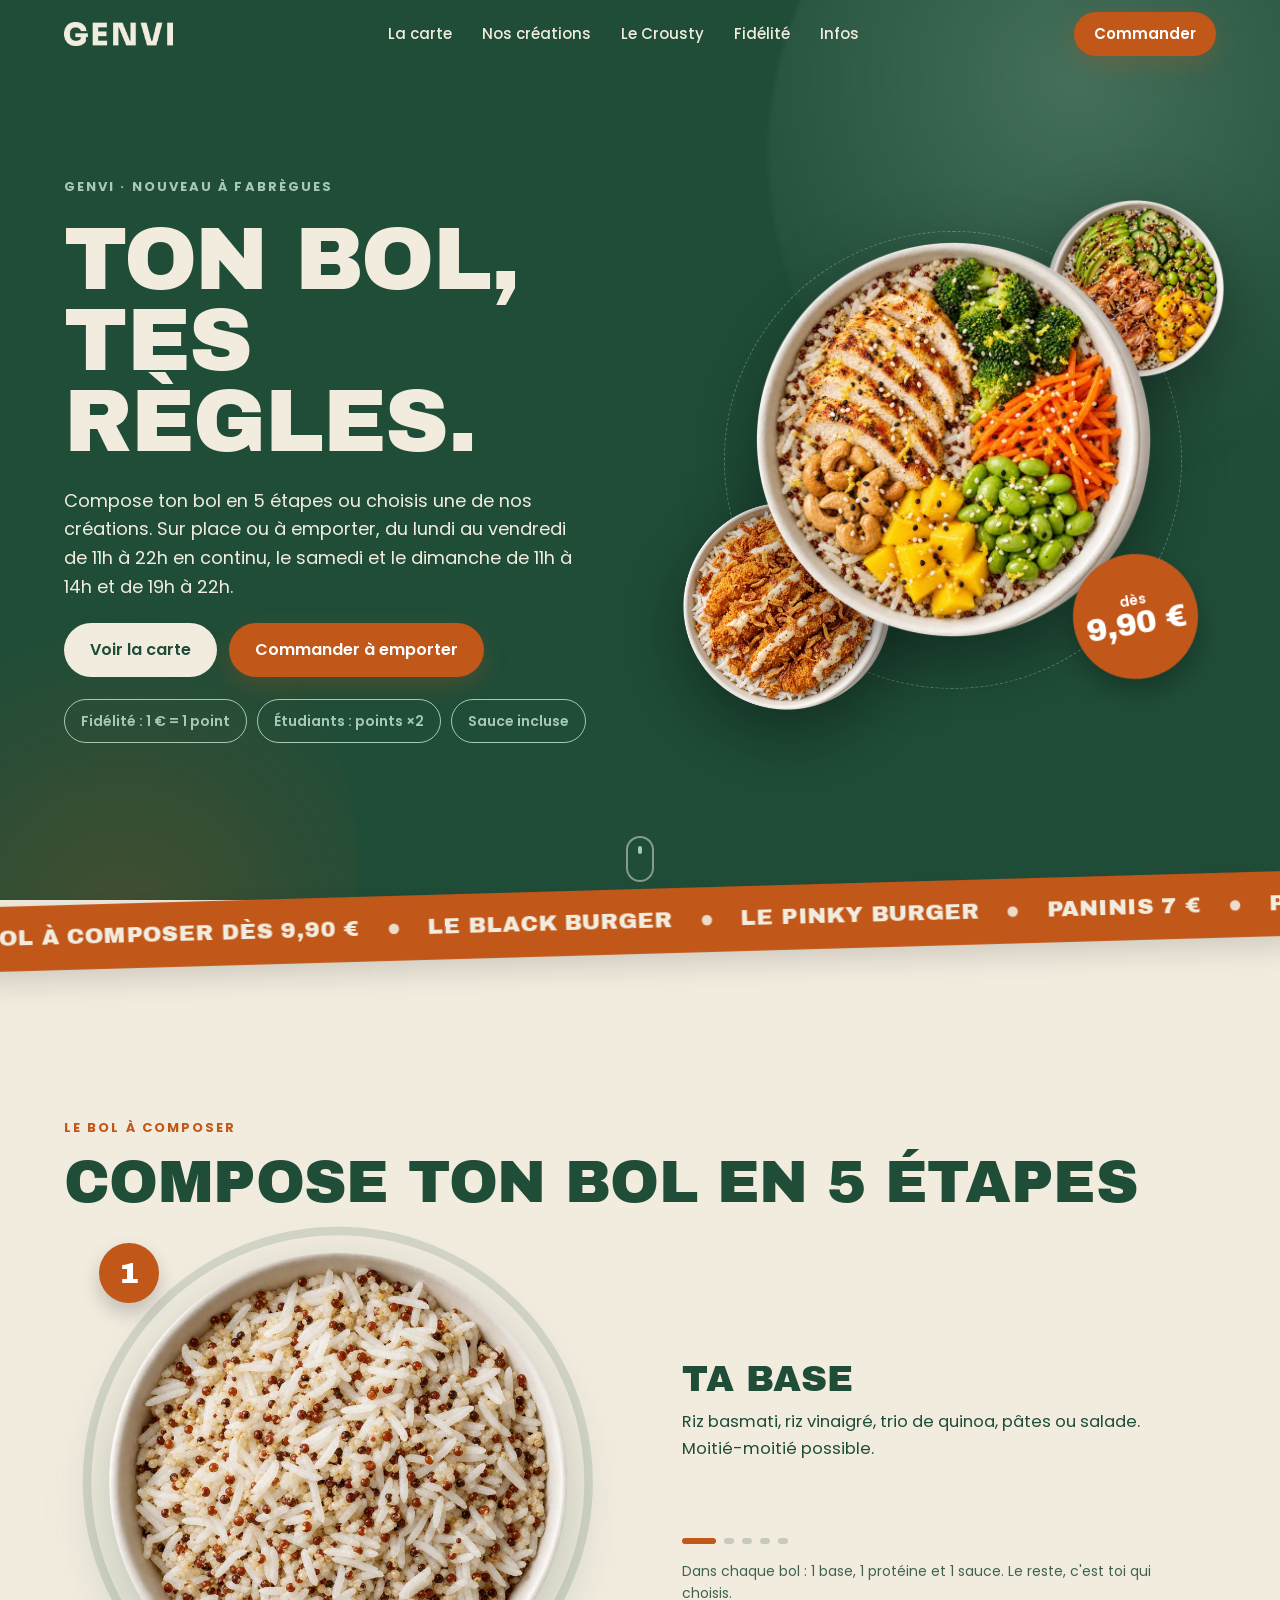
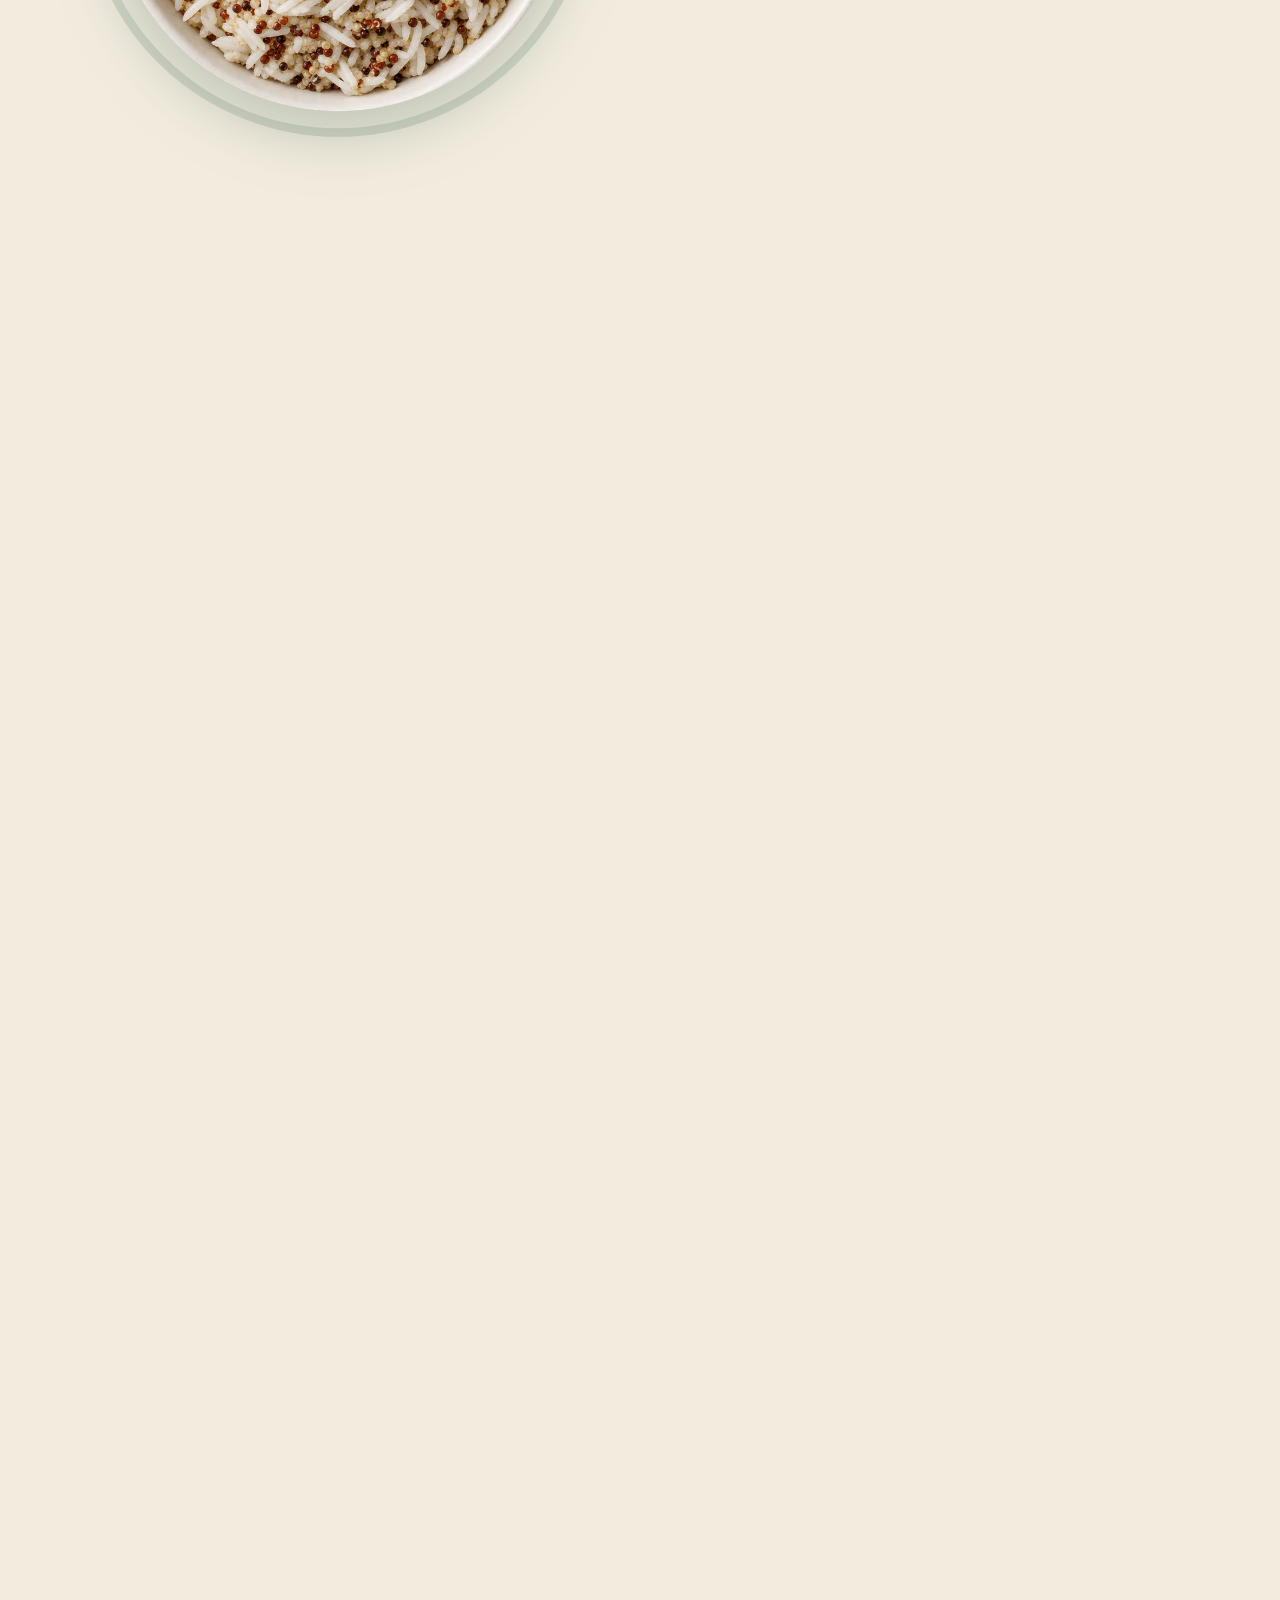
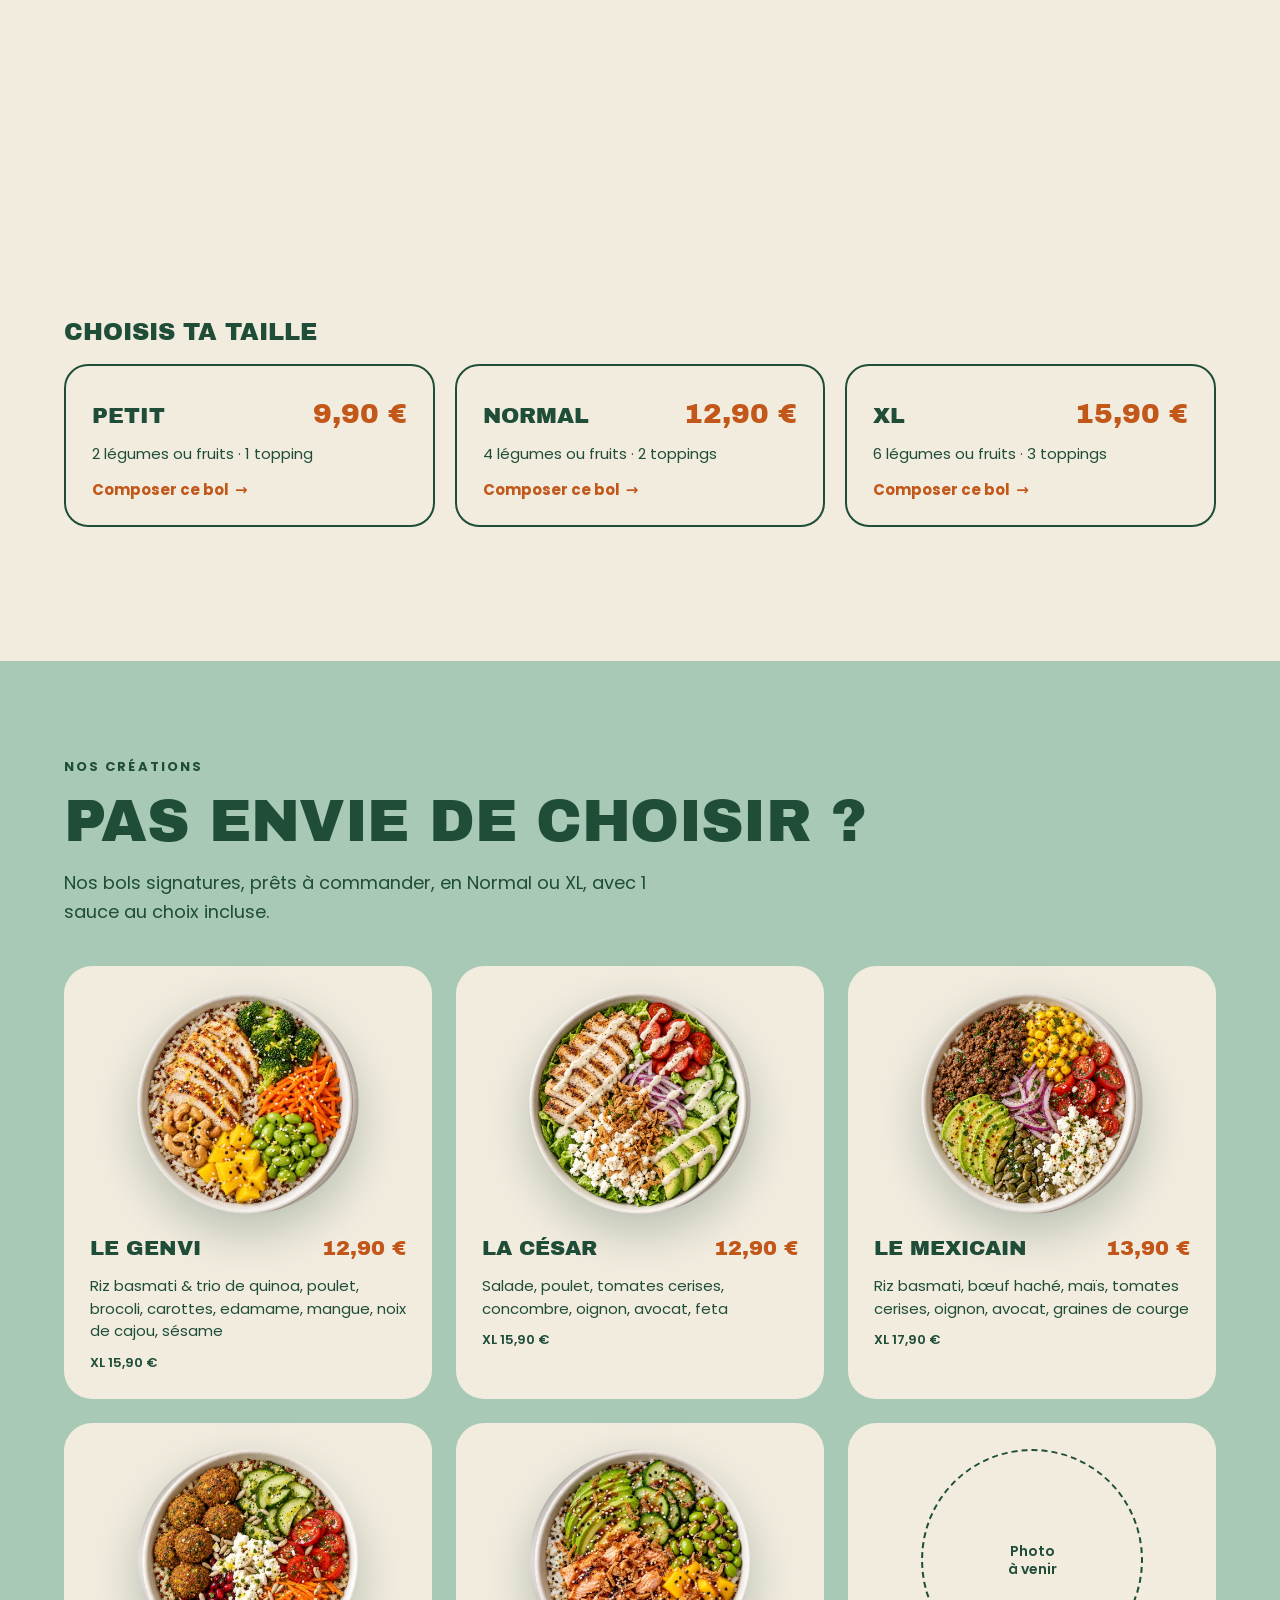
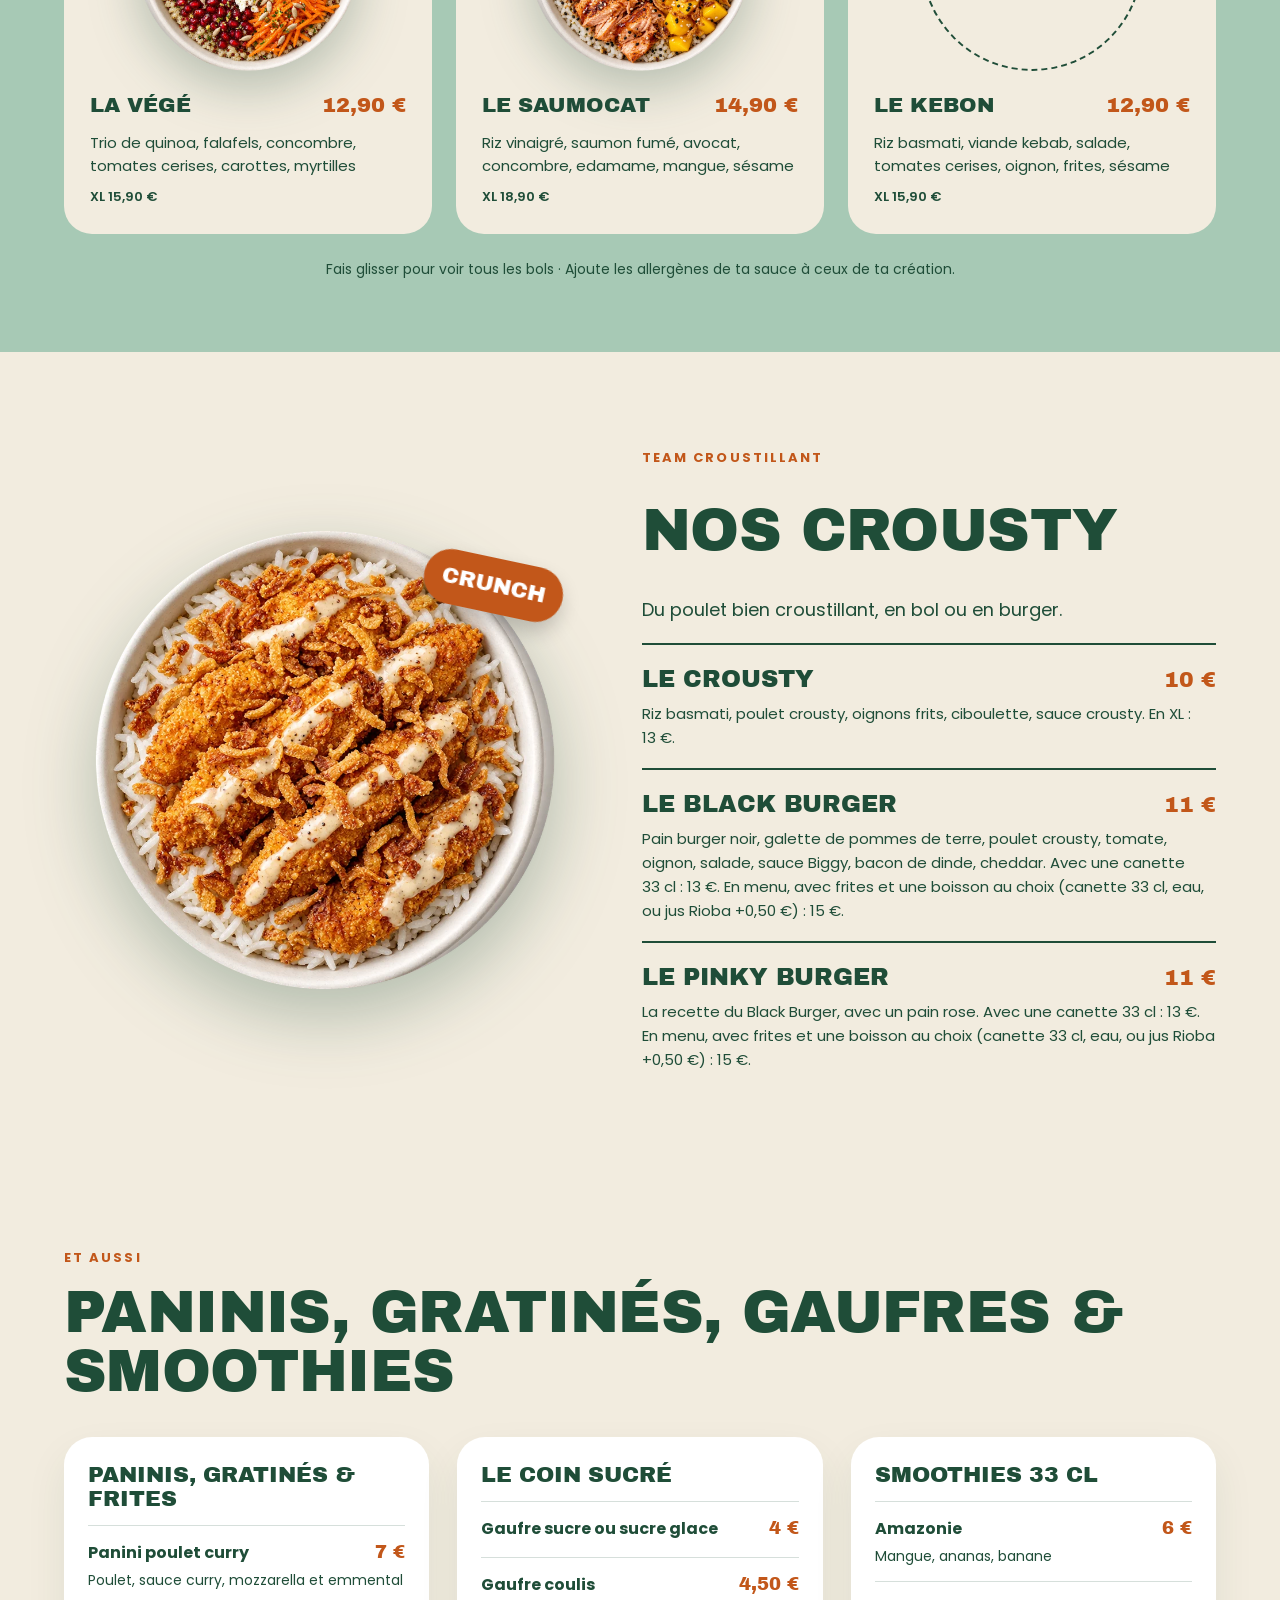
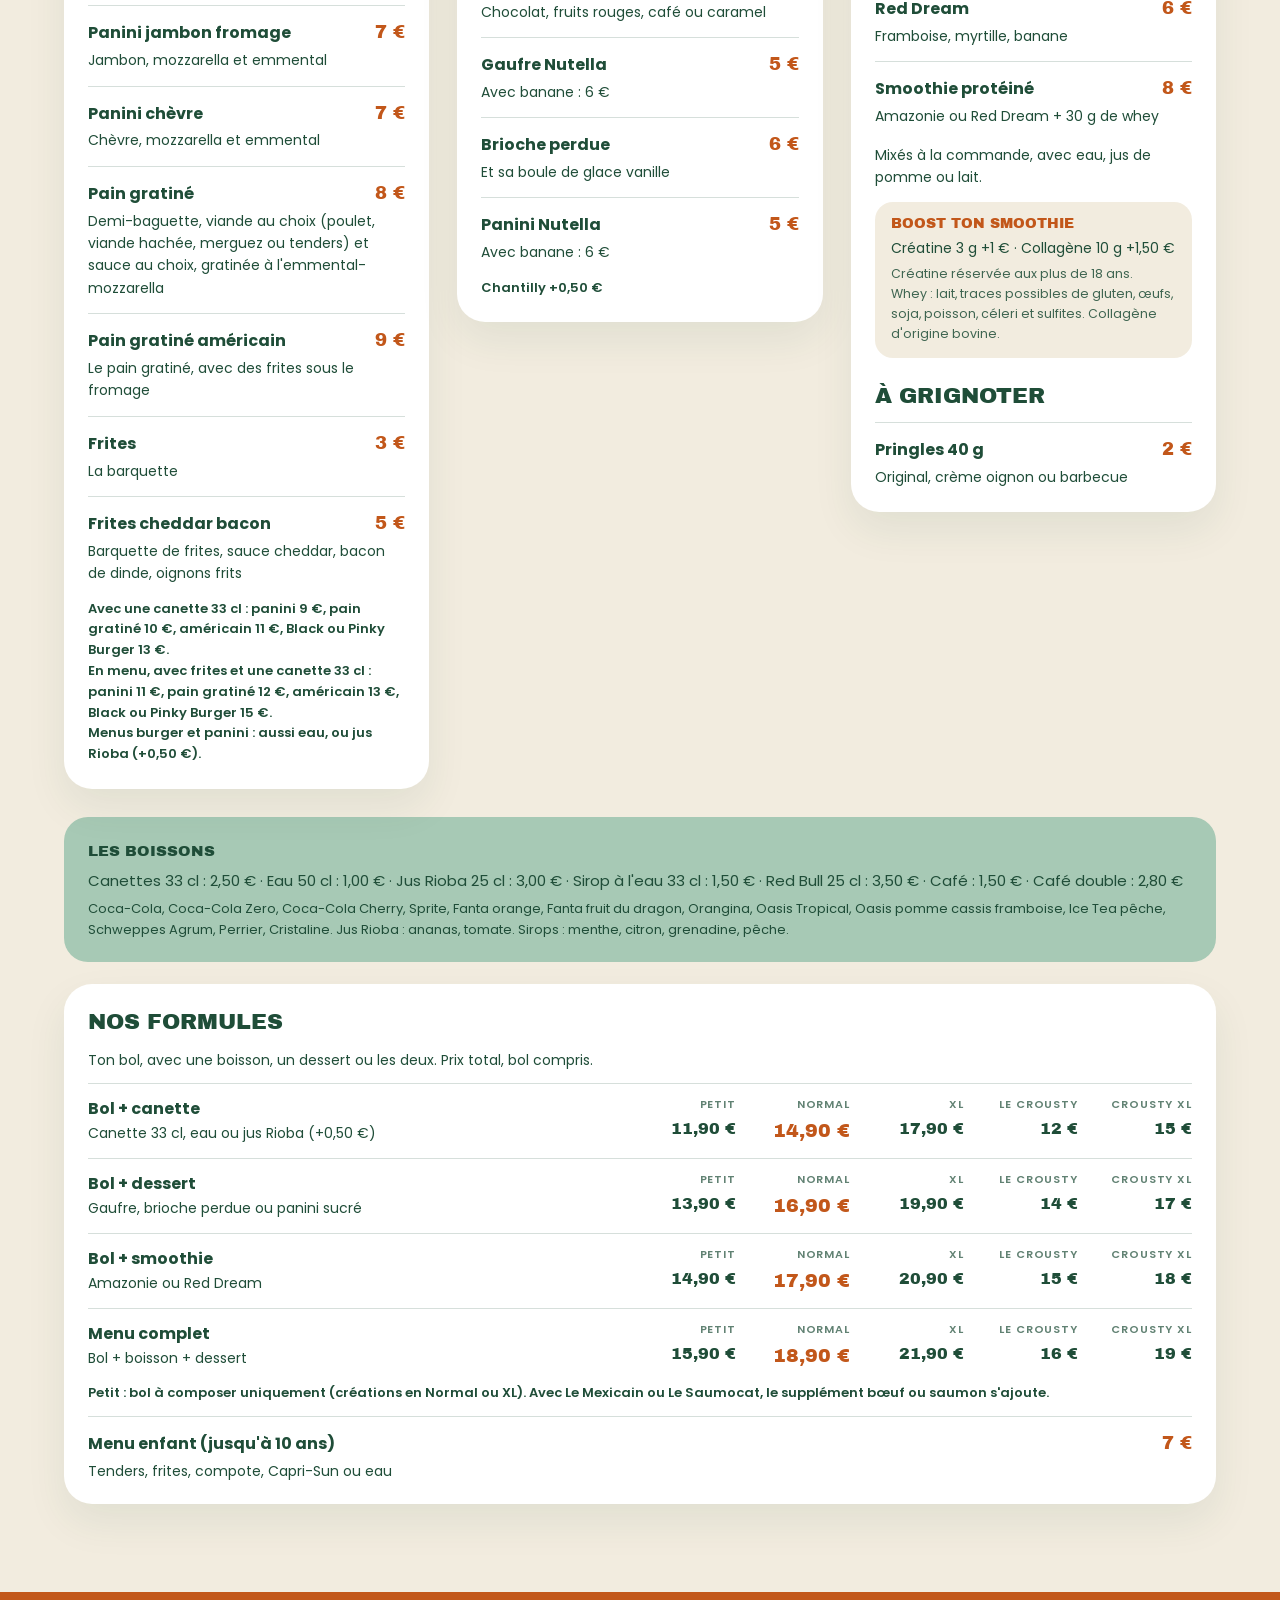
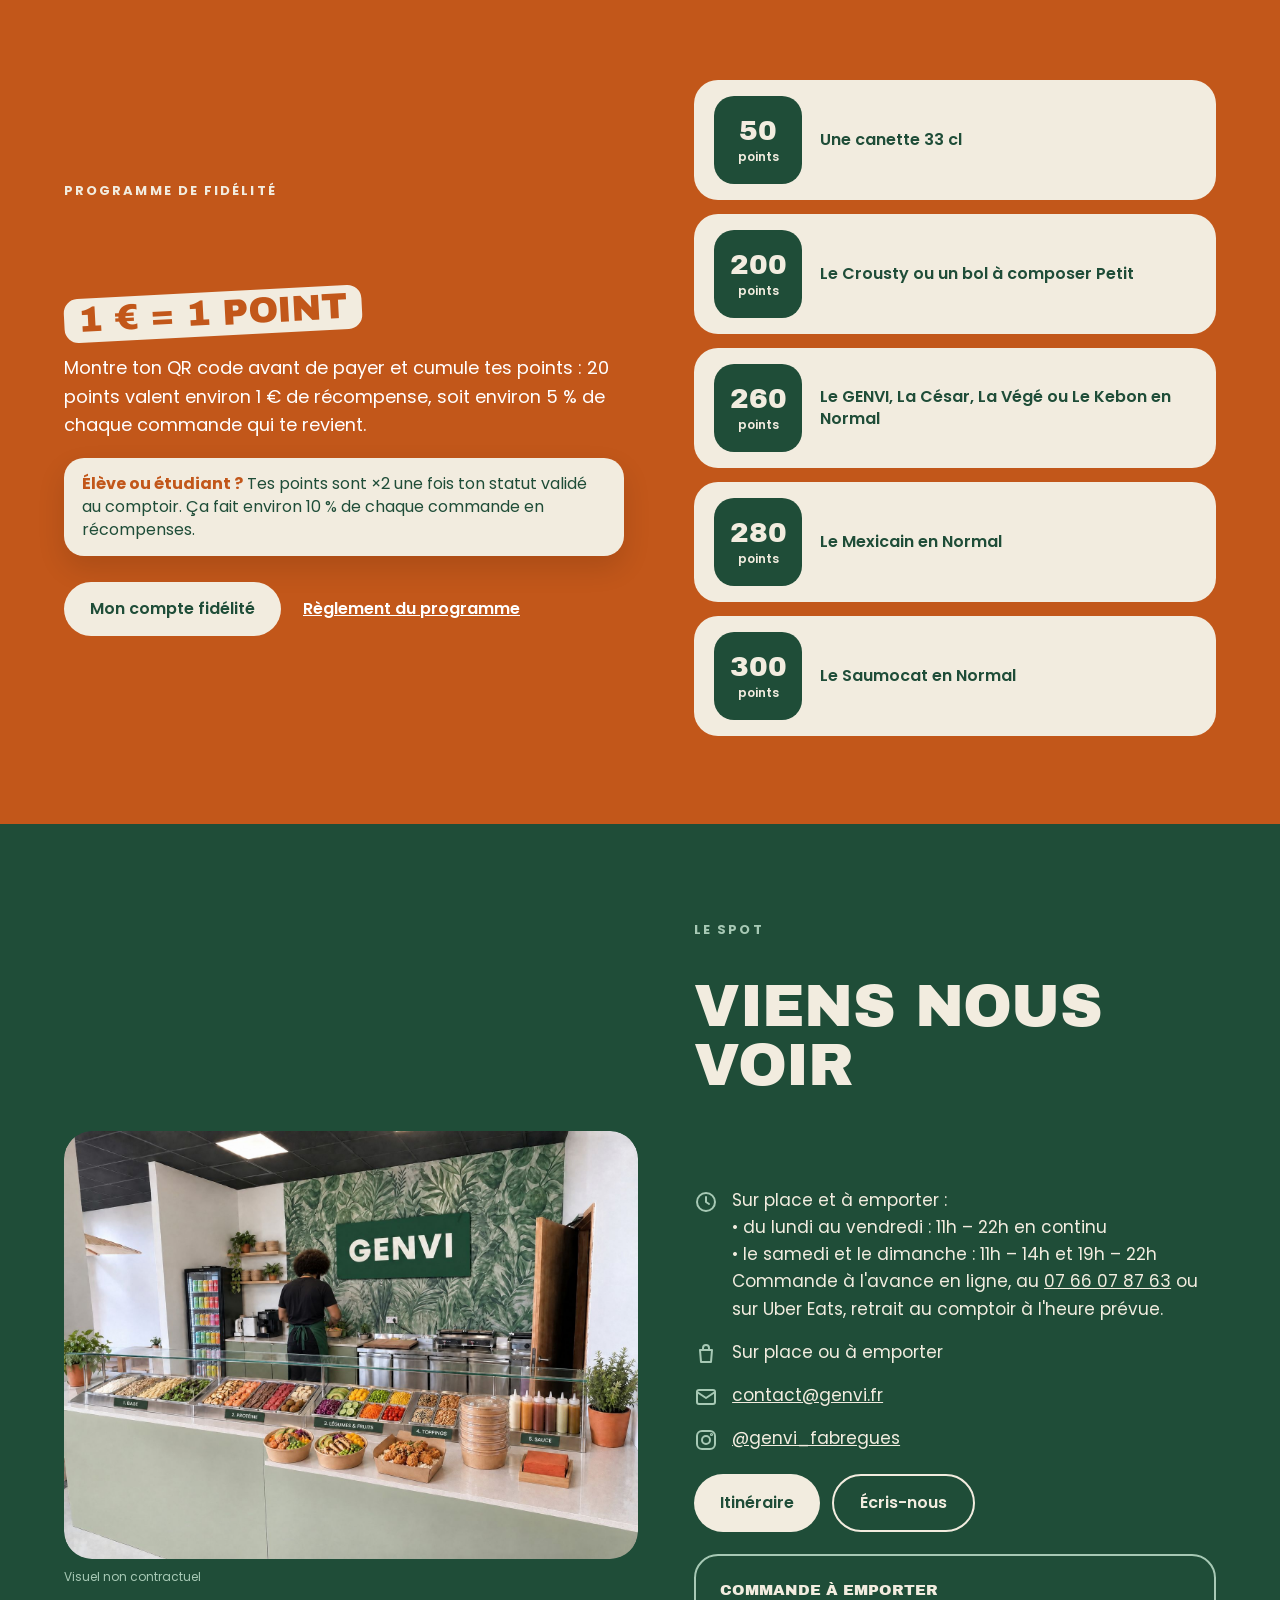
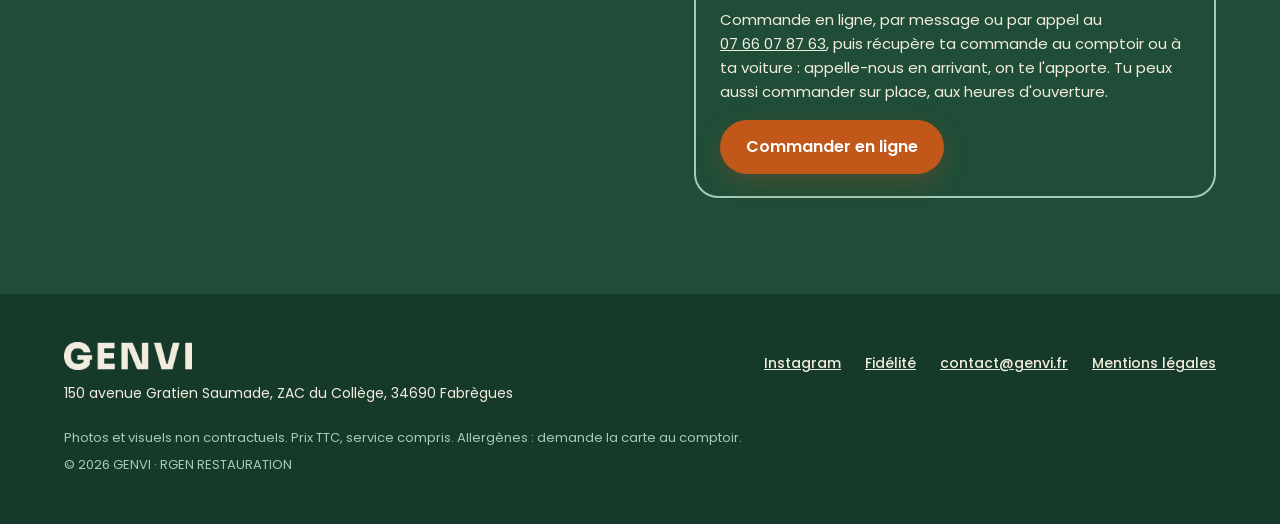
==== commit f7789be6: "Week-end 11h-14h et 19h-22h" ====
--- a/index.html
+++ b/index.html
@@ -19,7 +19,7 @@
 <link rel="preload" href="assets/fonts/Poppins-400.woff2" as="font" type="font/woff2" crossorigin>
 <link rel="stylesheet" href="assets/css/style.css">
 <script>document.documentElement.classList.add('js');</script>
-<script type="application/ld+json">{"@context":"https://schema.org","@type":"Restaurant","name":"GENVI","alternateName":"GENVI Fabrègues","url":"https://genvi.fr/","image":"https://genvi.fr/assets/img/og.jpg","telephone":"+33 7 66 07 87 63","email":"contact@genvi.fr","servesCuisine":["Bols","Poké","Crousty","Paninis","Pains gratinés","Gaufres","Smoothies"],"priceRange":"€","menu":"https://genvi.fr/#carte","hasMap":"https://g.page/r/CV-p-sZZE55ZEBM","address":{"@type":"PostalAddress","streetAddress":"150 avenue Gratien Saumade, ZAC du Collège","postalCode":"34690","addressLocality":"Fabrègues","addressCountry":"FR"},"openingHoursSpecification":[{"@type":"OpeningHoursSpecification","dayOfWeek":["Monday","Tuesday","Wednesday","Thursday","Friday"],"opens":"11:00","closes":"22:00"},{"@type":"OpeningHoursSpecification","dayOfWeek":["Saturday","Sunday"],"opens":"11:00","closes":"15:00"},{"@type":"OpeningHoursSpecification","dayOfWeek":["Saturday","Sunday"],"opens":"18:00","closes":"22:00"}],"sameAs":["https://www.instagram.com/genvi_fabregues/","https://www.tiktok.com/@genvi_fabregues","https://g.page/r/CV-p-sZZE55ZEBM"]}</script>
+<script type="application/ld+json">{"@context":"https://schema.org","@type":"Restaurant","name":"GENVI","alternateName":"GENVI Fabrègues","url":"https://genvi.fr/","image":"https://genvi.fr/assets/img/og.jpg","telephone":"+33 7 66 07 87 63","email":"contact@genvi.fr","servesCuisine":["Bols","Poké","Crousty","Paninis","Pains gratinés","Gaufres","Smoothies"],"priceRange":"€","menu":"https://genvi.fr/#carte","hasMap":"https://g.page/r/CV-p-sZZE55ZEBM","address":{"@type":"PostalAddress","streetAddress":"150 avenue Gratien Saumade, ZAC du Collège","postalCode":"34690","addressLocality":"Fabrègues","addressCountry":"FR"},"openingHoursSpecification":[{"@type":"OpeningHoursSpecification","dayOfWeek":["Monday","Tuesday","Wednesday","Thursday","Friday"],"opens":"11:00","closes":"22:00"},{"@type":"OpeningHoursSpecification","dayOfWeek":["Saturday","Sunday"],"opens":"11:00","closes":"14:00"},{"@type":"OpeningHoursSpecification","dayOfWeek":["Saturday","Sunday"],"opens":"19:00","closes":"22:00"}],"sameAs":["https://www.instagram.com/genvi_fabregues/","https://www.tiktok.com/@genvi_fabregues","https://g.page/r/CV-p-sZZE55ZEBM"]}</script>
 </head>
 <body>
 
@@ -74,7 +74,7 @@
     </div>
 
     <div class="hero__more">
-      <p class="hero__text">Compose ton bol en 5 étapes ou choisis une de nos créations. Sur place ou à emporter, du lundi au vendredi de 11h à 22h en continu, le samedi et le dimanche de 11h à 15h et de 18h à 22h.</p>
+      <p class="hero__text">Compose ton bol en 5 étapes ou choisis une de nos créations. Sur place ou à emporter, du lundi au vendredi de 11h à 22h en continu, le samedi et le dimanche de 11h à 14h et de 19h à 22h.</p>
       <div class="hero__actions">
         <a class="btn btn--cream" href="#carte">Voir la carte</a>
         <a class="btn btn--orange" href="https://restogen.fr/commander?code=GENVI" rel="noopener">Commander à emporter</a>
@@ -92,8 +92,8 @@
 <!-- ========== RUBAN ========== -->
 <div class="ribbon" aria-hidden="true">
   <div class="ribbon__track">
-    <span>Bol à composer dès 9,90&nbsp;€</span><i></i><span>Le Black Burger</span><i></i><span>Le Pinky Burger</span><i></i><span>Paninis 7&nbsp;€</span><i></i><span>Pains gratinés dès 8&nbsp;€</span><i></i><span>Fidélité : 1&nbsp;€ = 1&nbsp;point</span><i></i><span>Élèves &amp; étudiants : points ×2</span><i></i><span>Lundi au vendredi : 11h–22h non-stop</span><i></i><span>Samedi et dimanche : 11h–15h et 18h–22h</span><i></i><span>Commande à l'avance en ligne</span><i></i><span>Gaufres &amp; smoothies</span><i></i><span>Sur place ou à emporter</span><i></i>
-    <span>Bol à composer dès 9,90&nbsp;€</span><i></i><span>Le Black Burger</span><i></i><span>Le Pinky Burger</span><i></i><span>Paninis 7&nbsp;€</span><i></i><span>Pains gratinés dès 8&nbsp;€</span><i></i><span>Fidélité : 1&nbsp;€ = 1&nbsp;point</span><i></i><span>Élèves &amp; étudiants : points ×2</span><i></i><span>Lundi au vendredi : 11h–22h non-stop</span><i></i><span>Samedi et dimanche : 11h–15h et 18h–22h</span><i></i><span>Commande à l'avance en ligne</span><i></i><span>Gaufres &amp; smoothies</span><i></i><span>Sur place ou à emporter</span><i></i>
+    <span>Bol à composer dès 9,90&nbsp;€</span><i></i><span>Le Black Burger</span><i></i><span>Le Pinky Burger</span><i></i><span>Paninis 7&nbsp;€</span><i></i><span>Pains gratinés dès 8&nbsp;€</span><i></i><span>Fidélité : 1&nbsp;€ = 1&nbsp;point</span><i></i><span>Élèves &amp; étudiants : points ×2</span><i></i><span>Lundi au vendredi : 11h–22h non-stop</span><i></i><span>Samedi et dimanche : 11h–14h et 19h–22h</span><i></i><span>Commande à l'avance en ligne</span><i></i><span>Gaufres &amp; smoothies</span><i></i><span>Sur place ou à emporter</span><i></i>
+    <span>Bol à composer dès 9,90&nbsp;€</span><i></i><span>Le Black Burger</span><i></i><span>Le Pinky Burger</span><i></i><span>Paninis 7&nbsp;€</span><i></i><span>Pains gratinés dès 8&nbsp;€</span><i></i><span>Fidélité : 1&nbsp;€ = 1&nbsp;point</span><i></i><span>Élèves &amp; étudiants : points ×2</span><i></i><span>Lundi au vendredi : 11h–22h non-stop</span><i></i><span>Samedi et dimanche : 11h–14h et 19h–22h</span><i></i><span>Commande à l'avance en ligne</span><i></i><span>Gaufres &amp; smoothies</span><i></i><span>Sur place ou à emporter</span><i></i>
   </div>
 </div>
 
@@ -416,7 +416,7 @@
         </li>
         <li class="rv" style="--i:1">
           <svg viewBox="0 0 24 24" aria-hidden="true"><circle cx="12" cy="12" r="9"/><path d="M12 7v5l3 2"/></svg>
-          <span>Sur place et à emporter :<br>• du lundi au vendredi : 11h – 22h en continu<br>• le samedi et le dimanche : 11h – 15h et 18h – 22h<br>Commande à l'avance en ligne, au <a href="tel:+33766078763">07&nbsp;66&nbsp;07&nbsp;87&nbsp;63</a> ou sur Uber Eats, retrait au comptoir à l'heure prévue.</span>
+          <span>Sur place et à emporter :<br>• du lundi au vendredi : 11h – 22h en continu<br>• le samedi et le dimanche : 11h – 14h et 19h – 22h<br>Commande à l'avance en ligne, au <a href="tel:+33766078763">07&nbsp;66&nbsp;07&nbsp;87&nbsp;63</a> ou sur Uber Eats, retrait au comptoir à l'heure prévue.</span>
         </li>
         <li class="rv" style="--i:2">
           <svg viewBox="0 0 24 24" aria-hidden="true"><path d="M6 8h12l-1 12H7L6 8z"/><path d="M9 8V6a3 3 0 0 1 6 0v2"/></svg>
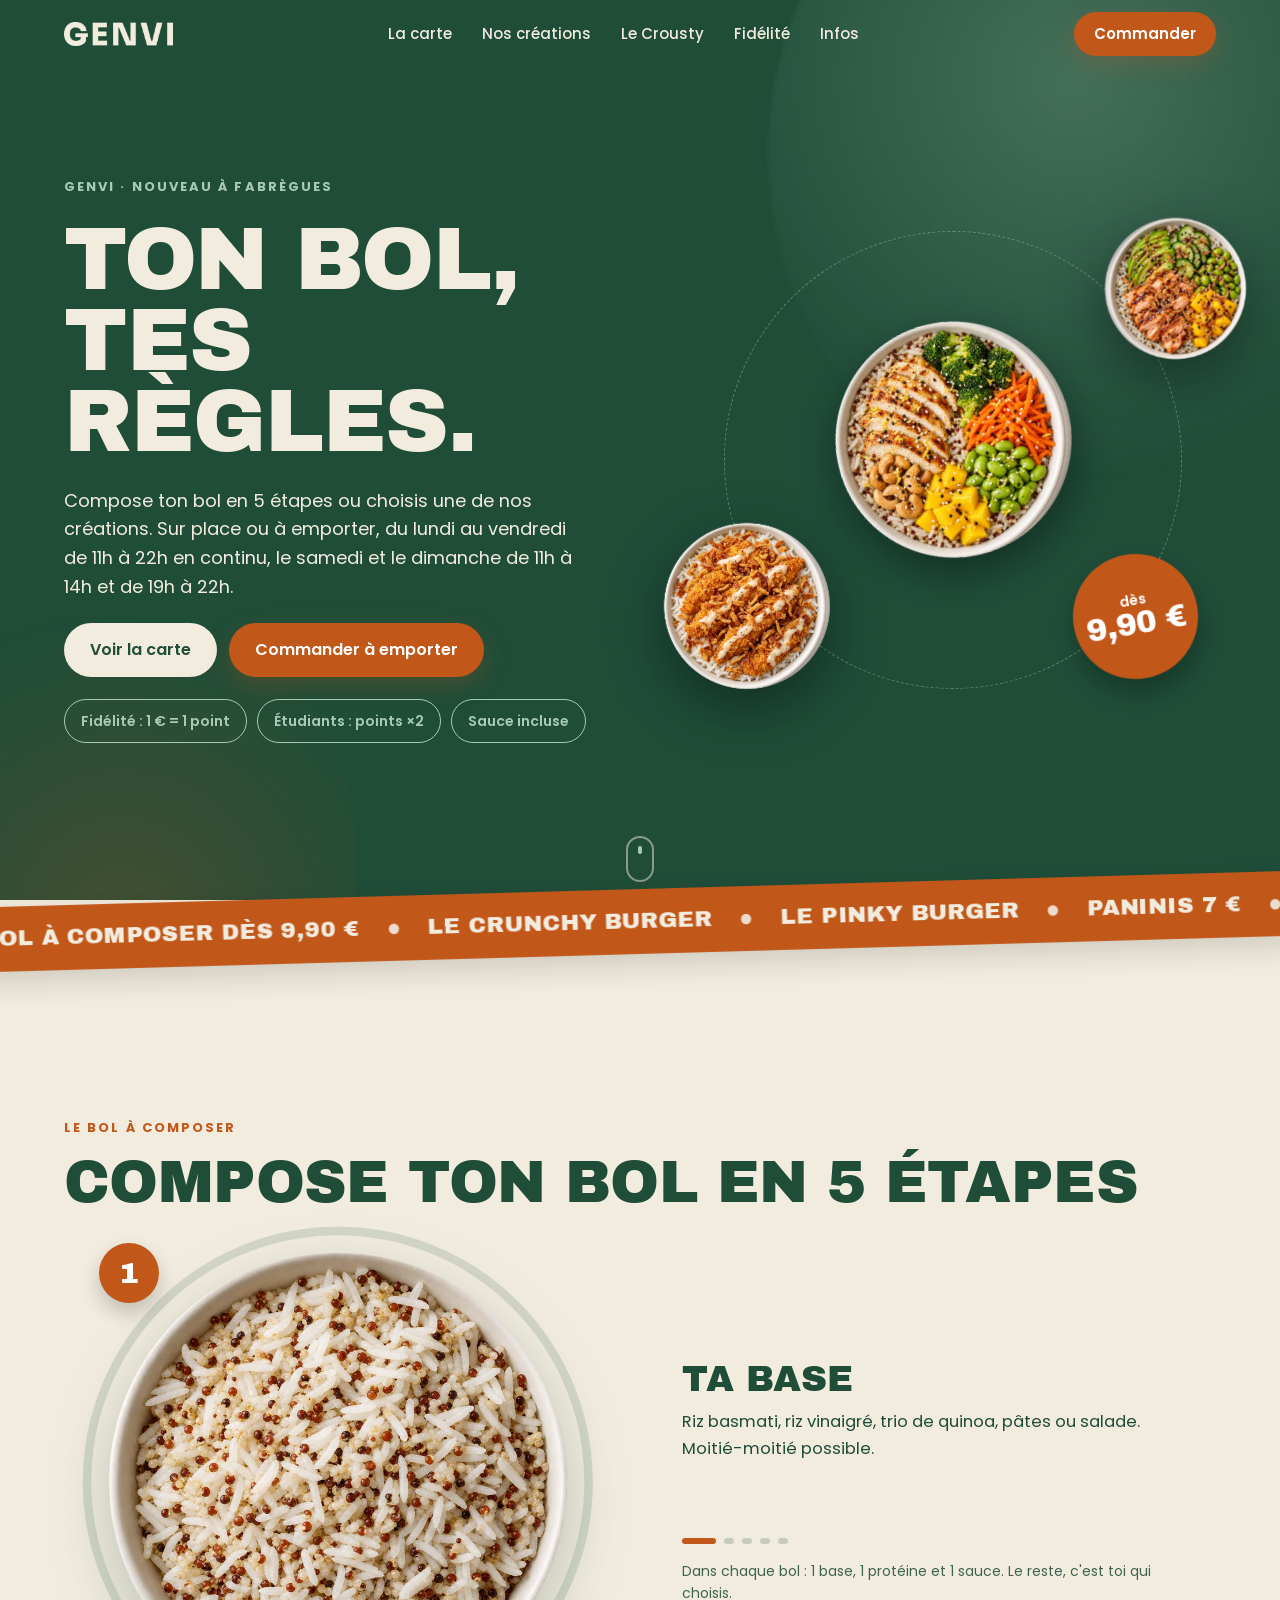
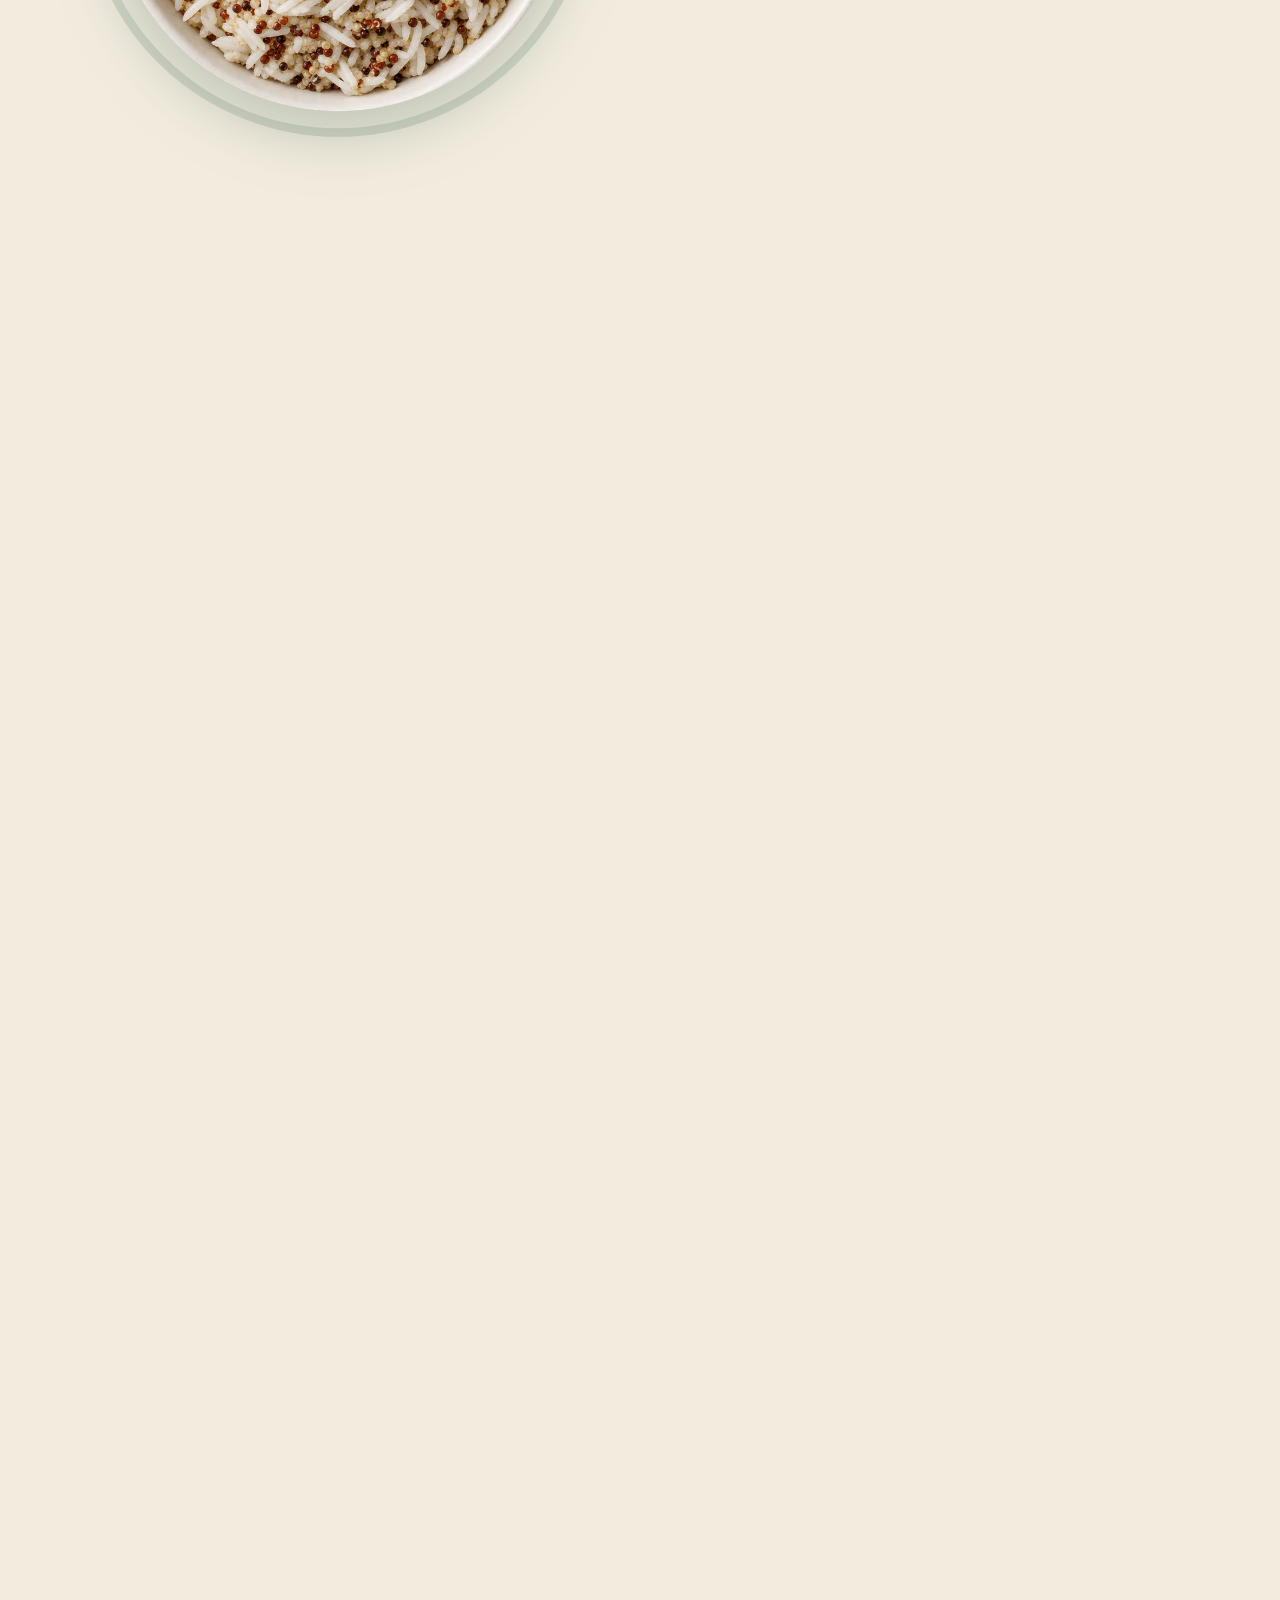
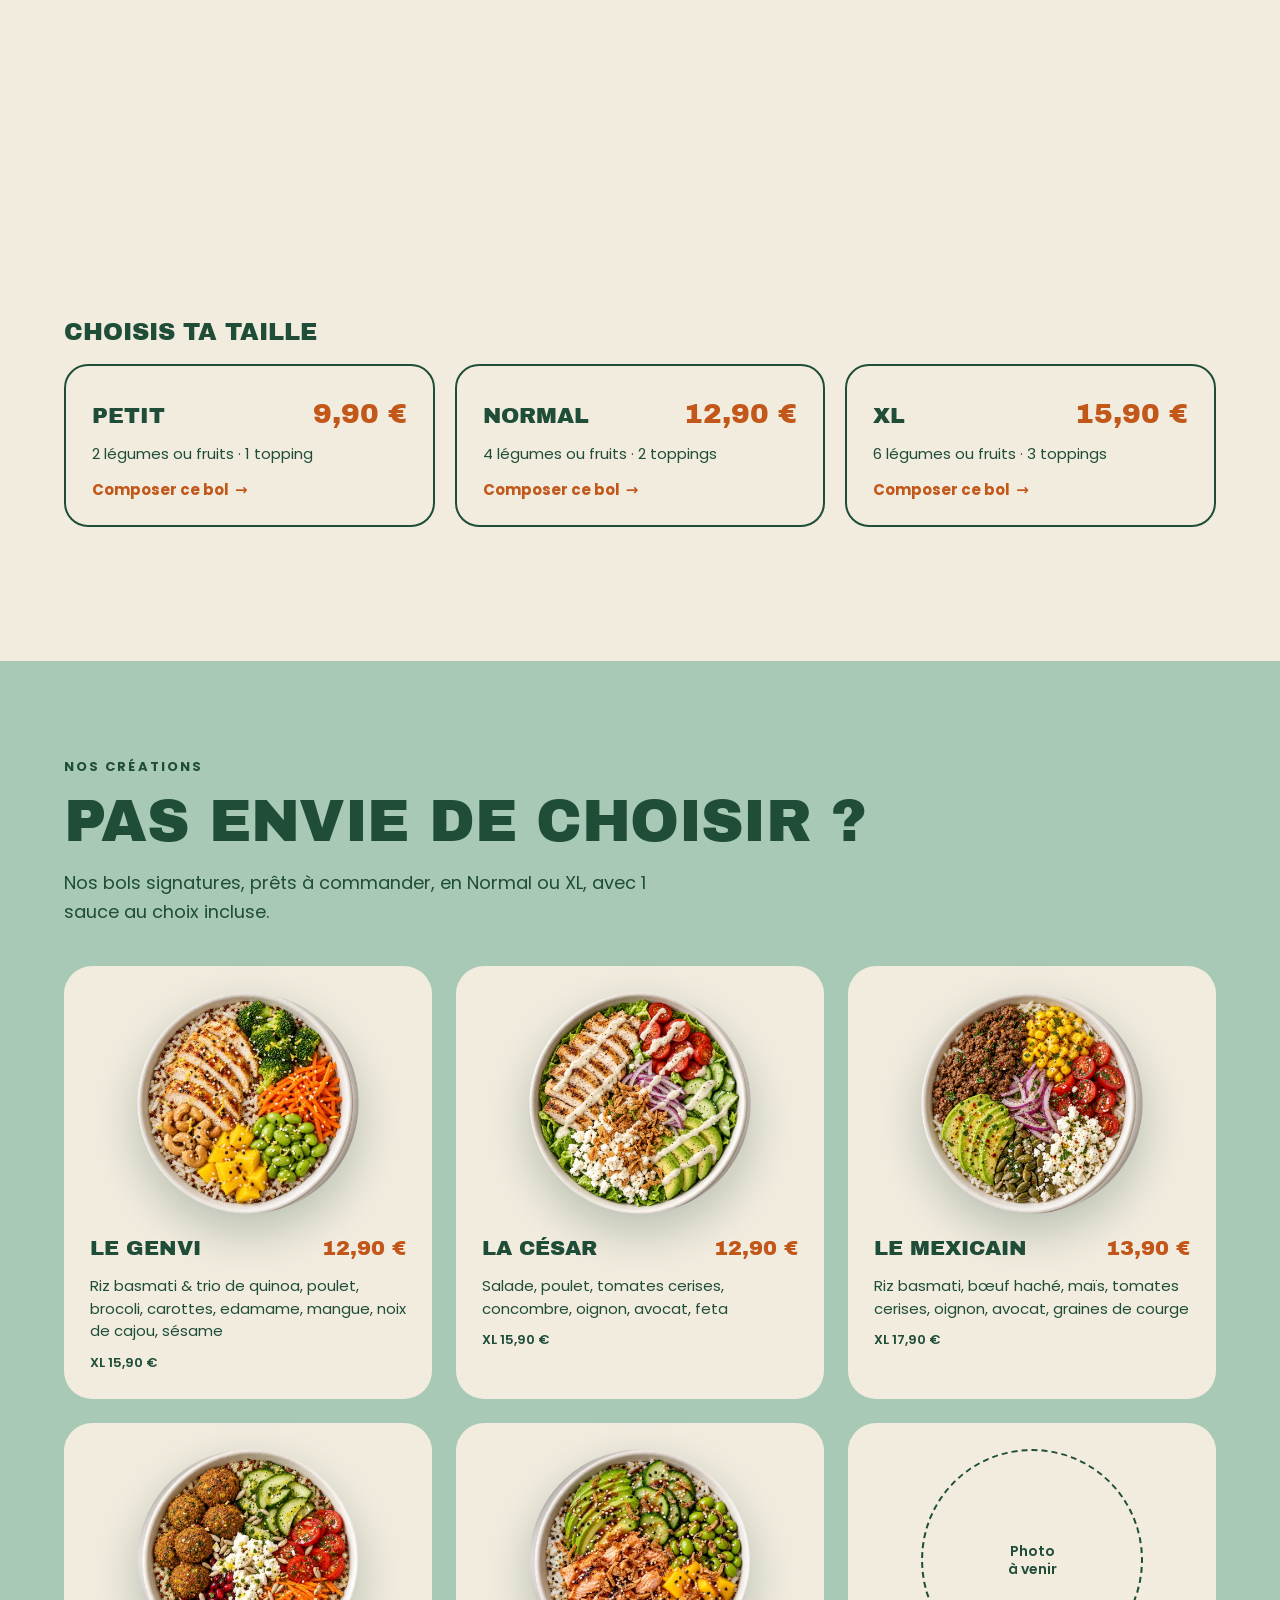
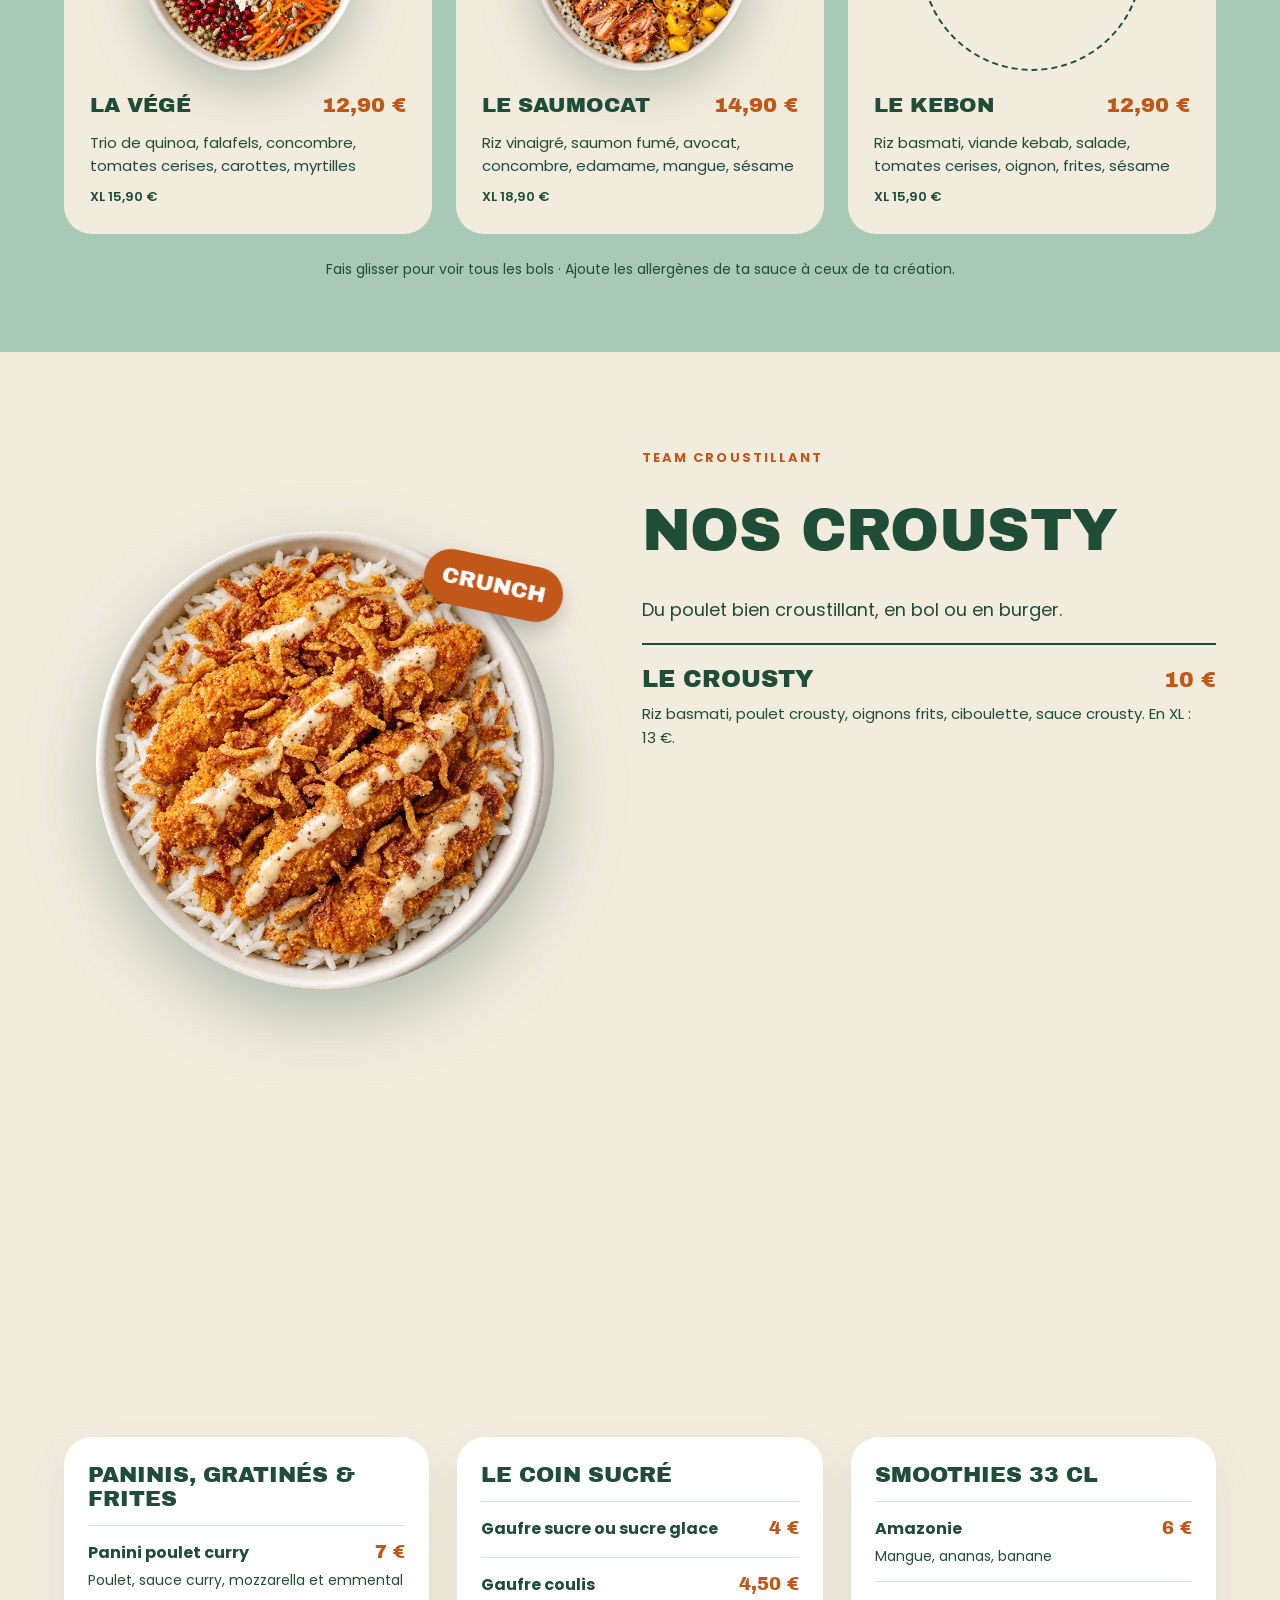
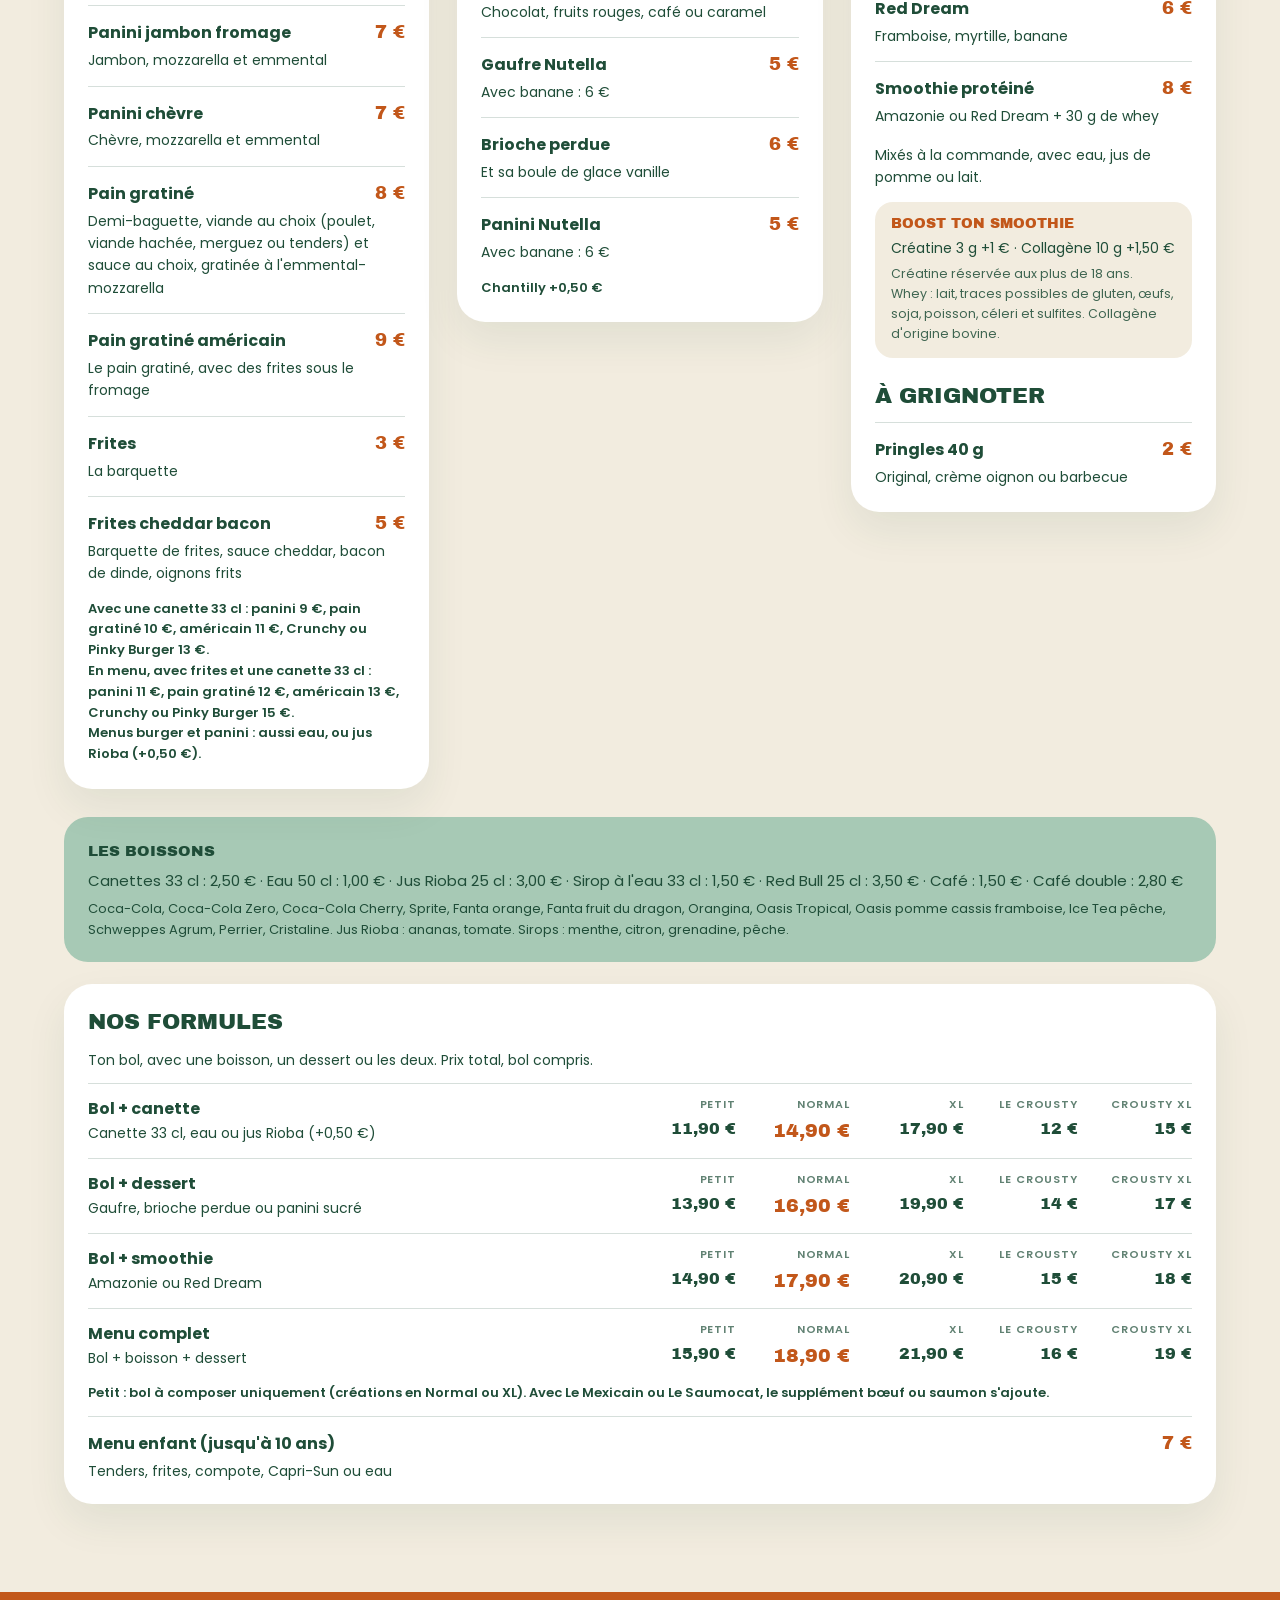
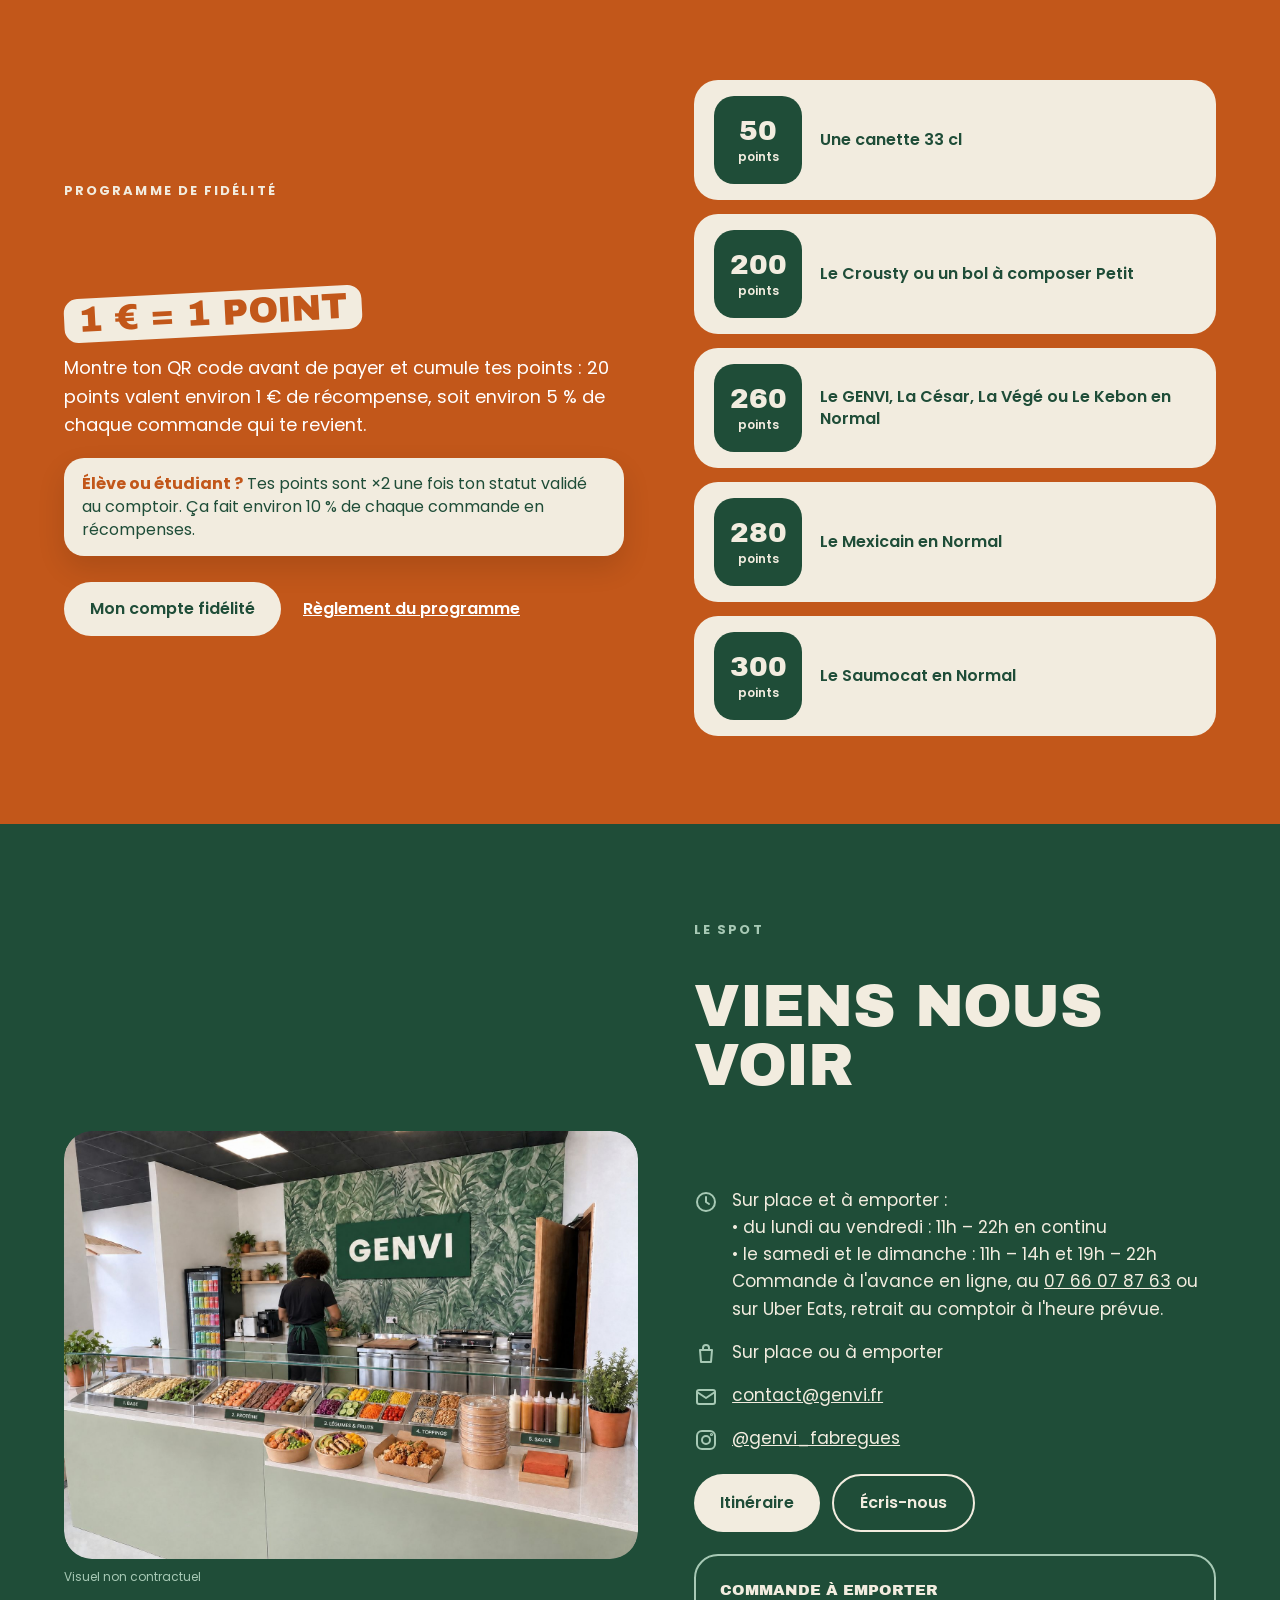
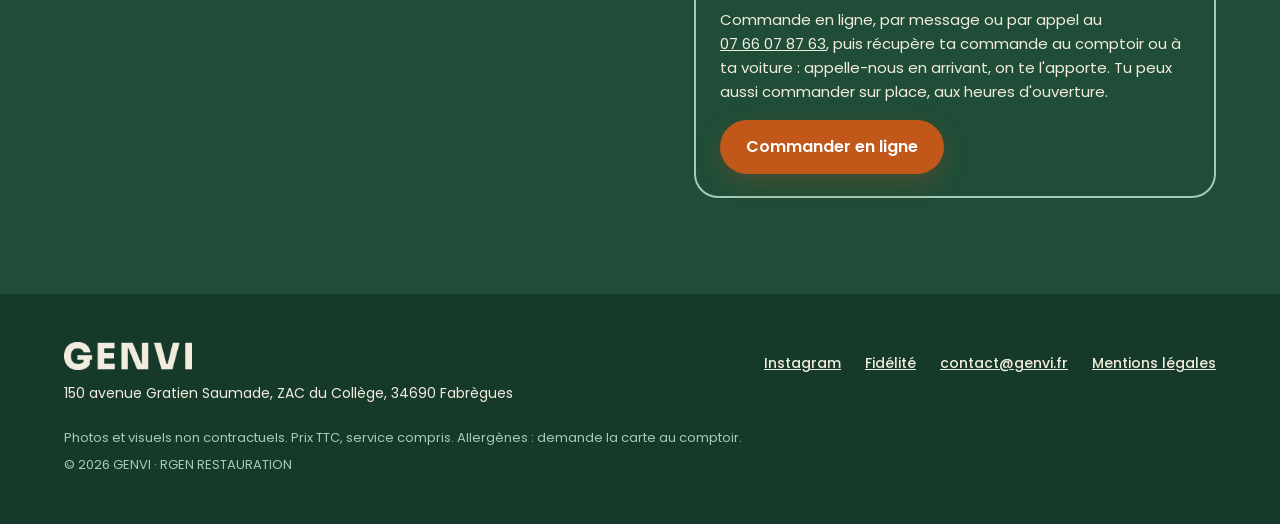
==== commit 8a014378: "Crunchy Burger à la place du Black Burger (même recette, pain burger)" ====
--- a/index.html
+++ b/index.html
@@ -92,8 +92,8 @@
 <!-- ========== RUBAN ========== -->
 <div class="ribbon" aria-hidden="true">
   <div class="ribbon__track">
-    <span>Bol à composer dès 9,90&nbsp;€</span><i></i><span>Le Black Burger</span><i></i><span>Le Pinky Burger</span><i></i><span>Paninis 7&nbsp;€</span><i></i><span>Pains gratinés dès 8&nbsp;€</span><i></i><span>Fidélité : 1&nbsp;€ = 1&nbsp;point</span><i></i><span>Élèves &amp; étudiants : points ×2</span><i></i><span>Lundi au vendredi : 11h–22h non-stop</span><i></i><span>Samedi et dimanche : 11h–14h et 19h–22h</span><i></i><span>Commande à l'avance en ligne</span><i></i><span>Gaufres &amp; smoothies</span><i></i><span>Sur place ou à emporter</span><i></i>
-    <span>Bol à composer dès 9,90&nbsp;€</span><i></i><span>Le Black Burger</span><i></i><span>Le Pinky Burger</span><i></i><span>Paninis 7&nbsp;€</span><i></i><span>Pains gratinés dès 8&nbsp;€</span><i></i><span>Fidélité : 1&nbsp;€ = 1&nbsp;point</span><i></i><span>Élèves &amp; étudiants : points ×2</span><i></i><span>Lundi au vendredi : 11h–22h non-stop</span><i></i><span>Samedi et dimanche : 11h–14h et 19h–22h</span><i></i><span>Commande à l'avance en ligne</span><i></i><span>Gaufres &amp; smoothies</span><i></i><span>Sur place ou à emporter</span><i></i>
+    <span>Bol à composer dès 9,90&nbsp;€</span><i></i><span>Le Crunchy Burger</span><i></i><span>Le Pinky Burger</span><i></i><span>Paninis 7&nbsp;€</span><i></i><span>Pains gratinés dès 8&nbsp;€</span><i></i><span>Fidélité : 1&nbsp;€ = 1&nbsp;point</span><i></i><span>Élèves &amp; étudiants : points ×2</span><i></i><span>Lundi au vendredi : 11h–22h non-stop</span><i></i><span>Samedi et dimanche : 11h–14h et 19h–22h</span><i></i><span>Commande à l'avance en ligne</span><i></i><span>Gaufres &amp; smoothies</span><i></i><span>Sur place ou à emporter</span><i></i>
+    <span>Bol à composer dès 9,90&nbsp;€</span><i></i><span>Le Crunchy Burger</span><i></i><span>Le Pinky Burger</span><i></i><span>Paninis 7&nbsp;€</span><i></i><span>Pains gratinés dès 8&nbsp;€</span><i></i><span>Fidélité : 1&nbsp;€ = 1&nbsp;point</span><i></i><span>Élèves &amp; étudiants : points ×2</span><i></i><span>Lundi au vendredi : 11h–22h non-stop</span><i></i><span>Samedi et dimanche : 11h–14h et 19h–22h</span><i></i><span>Commande à l'avance en ligne</span><i></i><span>Gaufres &amp; smoothies</span><i></i><span>Sur place ou à emporter</span><i></i>
   </div>
 </div>
 
@@ -241,12 +241,12 @@
         <p>Riz basmati, poulet crousty, oignons frits, ciboulette, sauce crousty. En XL : 13&nbsp;€.</p>
       </div>
       <div class="item rv">
-        <div class="item__row"><h3 class="h3">Le Black Burger</h3><span class="item__price">11&nbsp;€</span></div>
-        <p>Pain burger noir, galette de pommes de terre, poulet crousty, tomate, oignon, salade, sauce Biggy, bacon de dinde, cheddar. Avec une canette 33&nbsp;cl : 13&nbsp;€. En menu, avec frites et une boisson au choix (canette 33&nbsp;cl, eau, ou jus Rioba +0,50&nbsp;€) : 15&nbsp;€.</p>
+        <div class="item__row"><h3 class="h3">Le Crunchy Burger</h3><span class="item__price">11&nbsp;€</span></div>
+        <p>Pain burger, galette de pommes de terre, poulet crousty, tomate, oignon, salade, sauce Biggy, bacon de dinde, cheddar. Avec une canette 33&nbsp;cl : 13&nbsp;€. En menu, avec frites et une boisson au choix (canette 33&nbsp;cl, eau, ou jus Rioba +0,50&nbsp;€) : 15&nbsp;€.</p>
       </div>
       <div class="item rv">
         <div class="item__row"><h3 class="h3">Le Pinky Burger</h3><span class="item__price">11&nbsp;€</span></div>
-        <p>La recette du Black Burger, avec un pain rose. Avec une canette 33&nbsp;cl : 13&nbsp;€. En menu, avec frites et une boisson au choix (canette 33&nbsp;cl, eau, ou jus Rioba +0,50&nbsp;€) : 15&nbsp;€.</p>
+        <p>La recette du Crunchy Burger, avec un pain rose. Avec une canette 33&nbsp;cl : 13&nbsp;€. En menu, avec frites et une boisson au choix (canette 33&nbsp;cl, eau, ou jus Rioba +0,50&nbsp;€) : 15&nbsp;€.</p>
       </div>
     </div>
   </div>
@@ -288,7 +288,7 @@
           <div class="menu__row"><span class="menu__name">Frites cheddar bacon</span><span class="menu__price">5&nbsp;€</span></div>
           <p class="menu__desc">Barquette de frites, sauce cheddar, bacon de dinde, oignons frits</p>
         </div>
-        <p class="menu__note">Avec une canette 33&nbsp;cl : panini 9&nbsp;€, pain gratiné 10&nbsp;€, américain 11&nbsp;€, Black ou Pinky Burger 13&nbsp;€.<br>En menu, avec frites et une canette 33&nbsp;cl : panini 11&nbsp;€, pain gratiné 12&nbsp;€, américain 13&nbsp;€, Black ou Pinky Burger 15&nbsp;€.<br>Menus burger et panini : aussi eau, ou jus Rioba (+0,50&nbsp;€).</p>
+        <p class="menu__note">Avec une canette 33&nbsp;cl : panini 9&nbsp;€, pain gratiné 10&nbsp;€, américain 11&nbsp;€, Crunchy ou Pinky Burger 13&nbsp;€.<br>En menu, avec frites et une canette 33&nbsp;cl : panini 11&nbsp;€, pain gratiné 12&nbsp;€, américain 13&nbsp;€, Crunchy ou Pinky Burger 15&nbsp;€.<br>Menus burger et panini : aussi eau, ou jus Rioba (+0,50&nbsp;€).</p>
       </div>
       <div class="menu rv" style="--i:1">
         <h3 class="menu__title">Le coin sucré</h3>
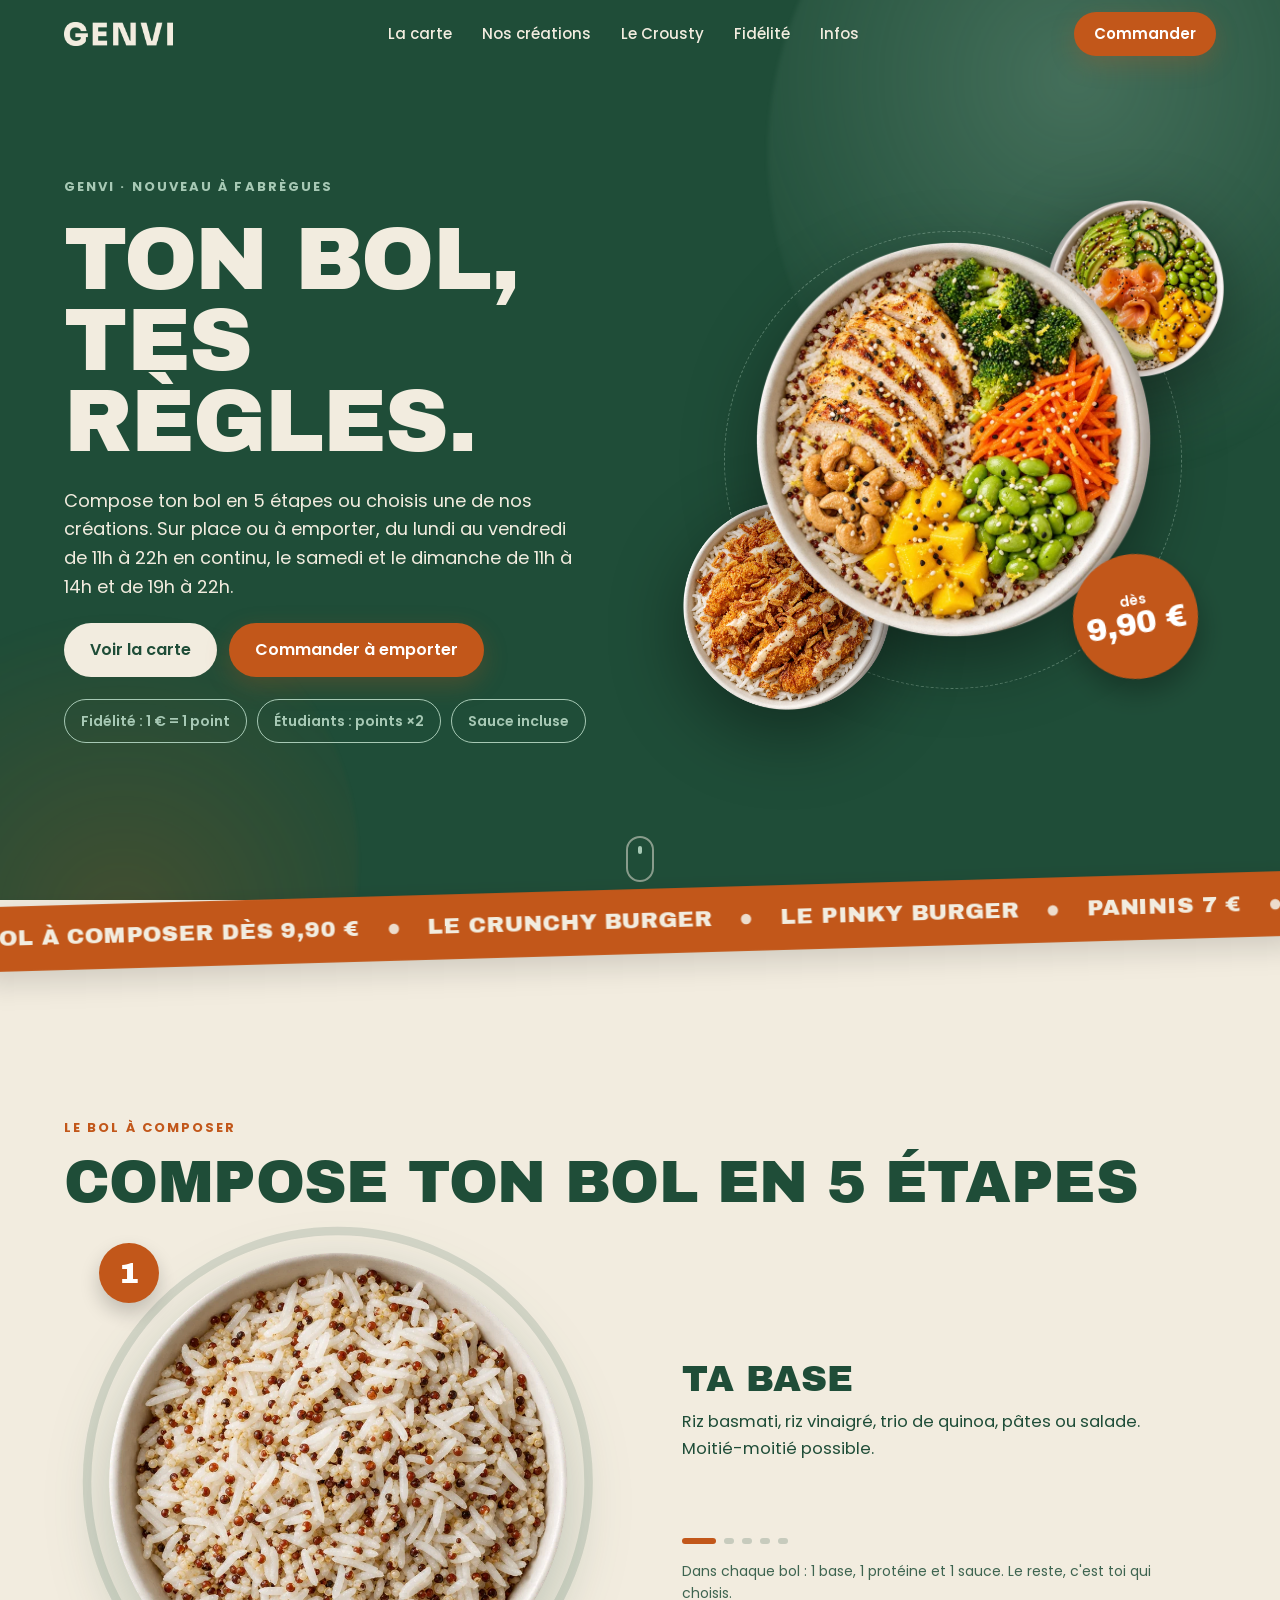
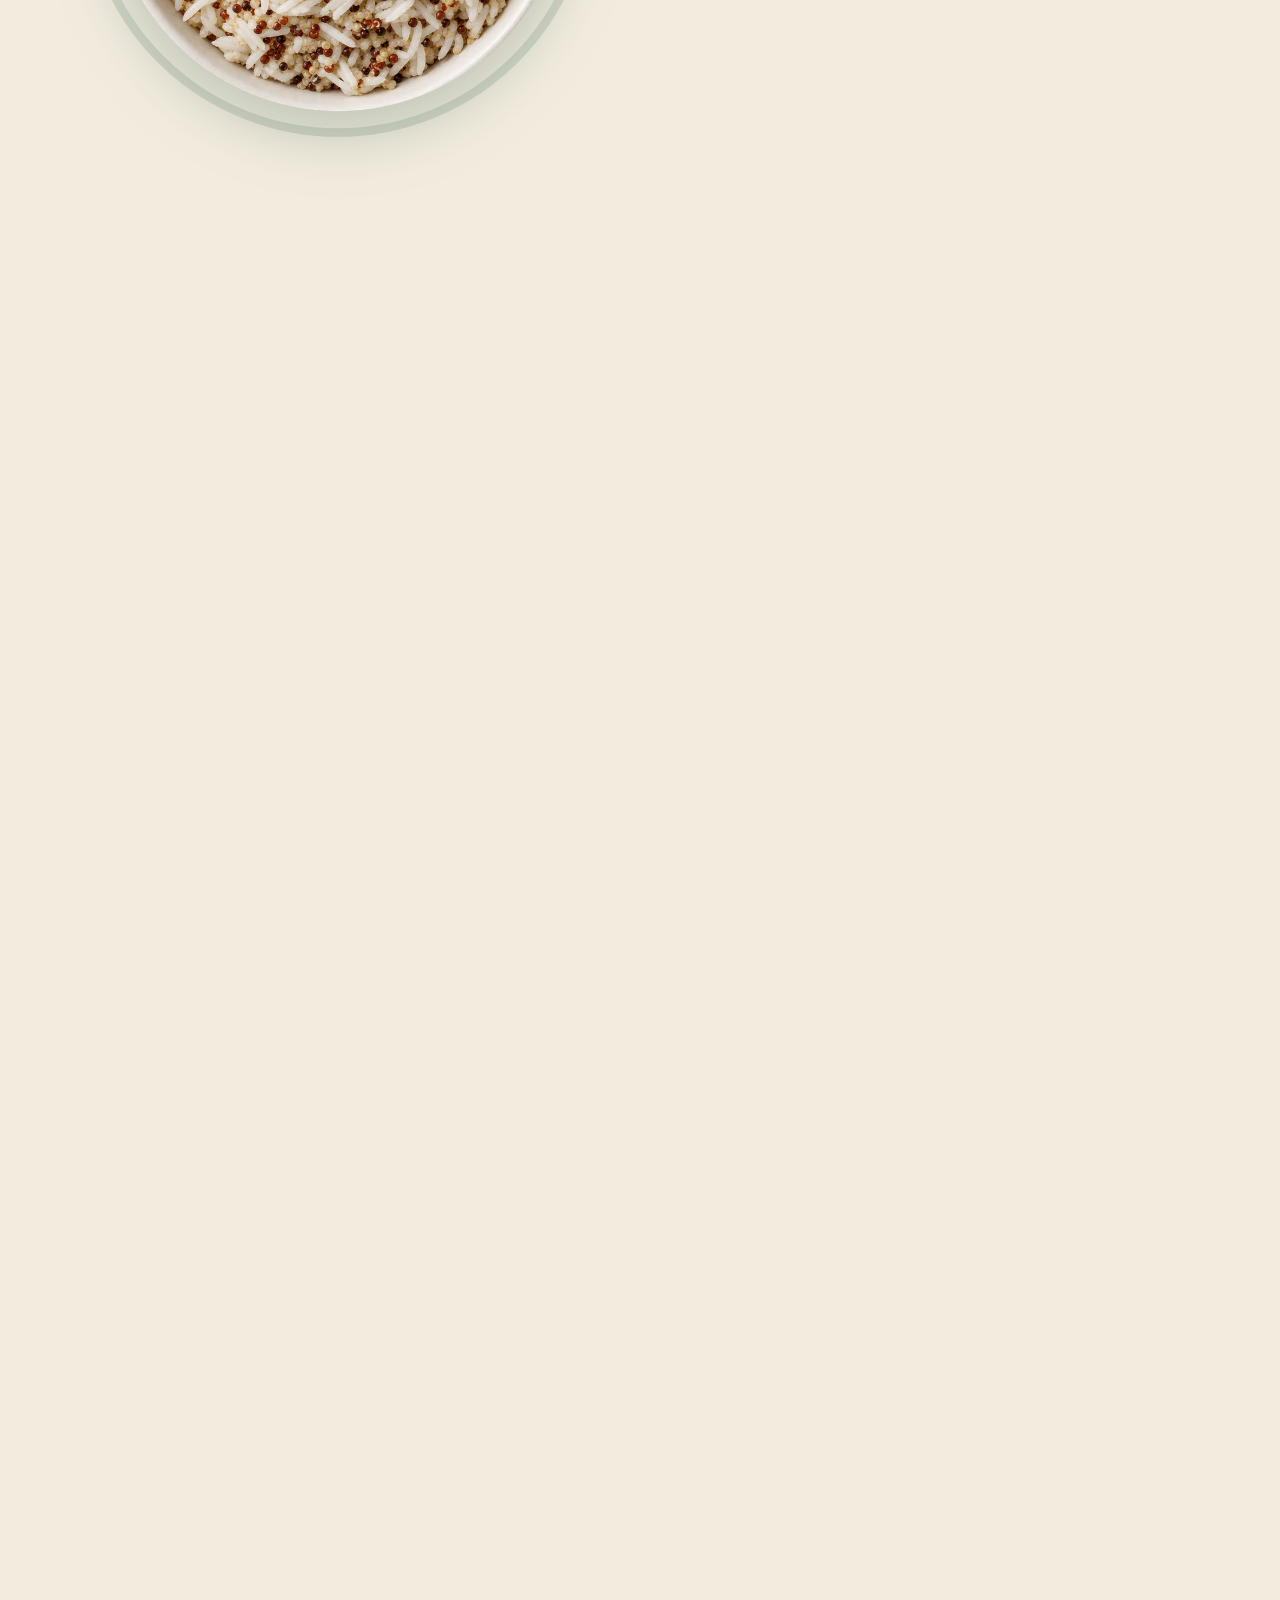
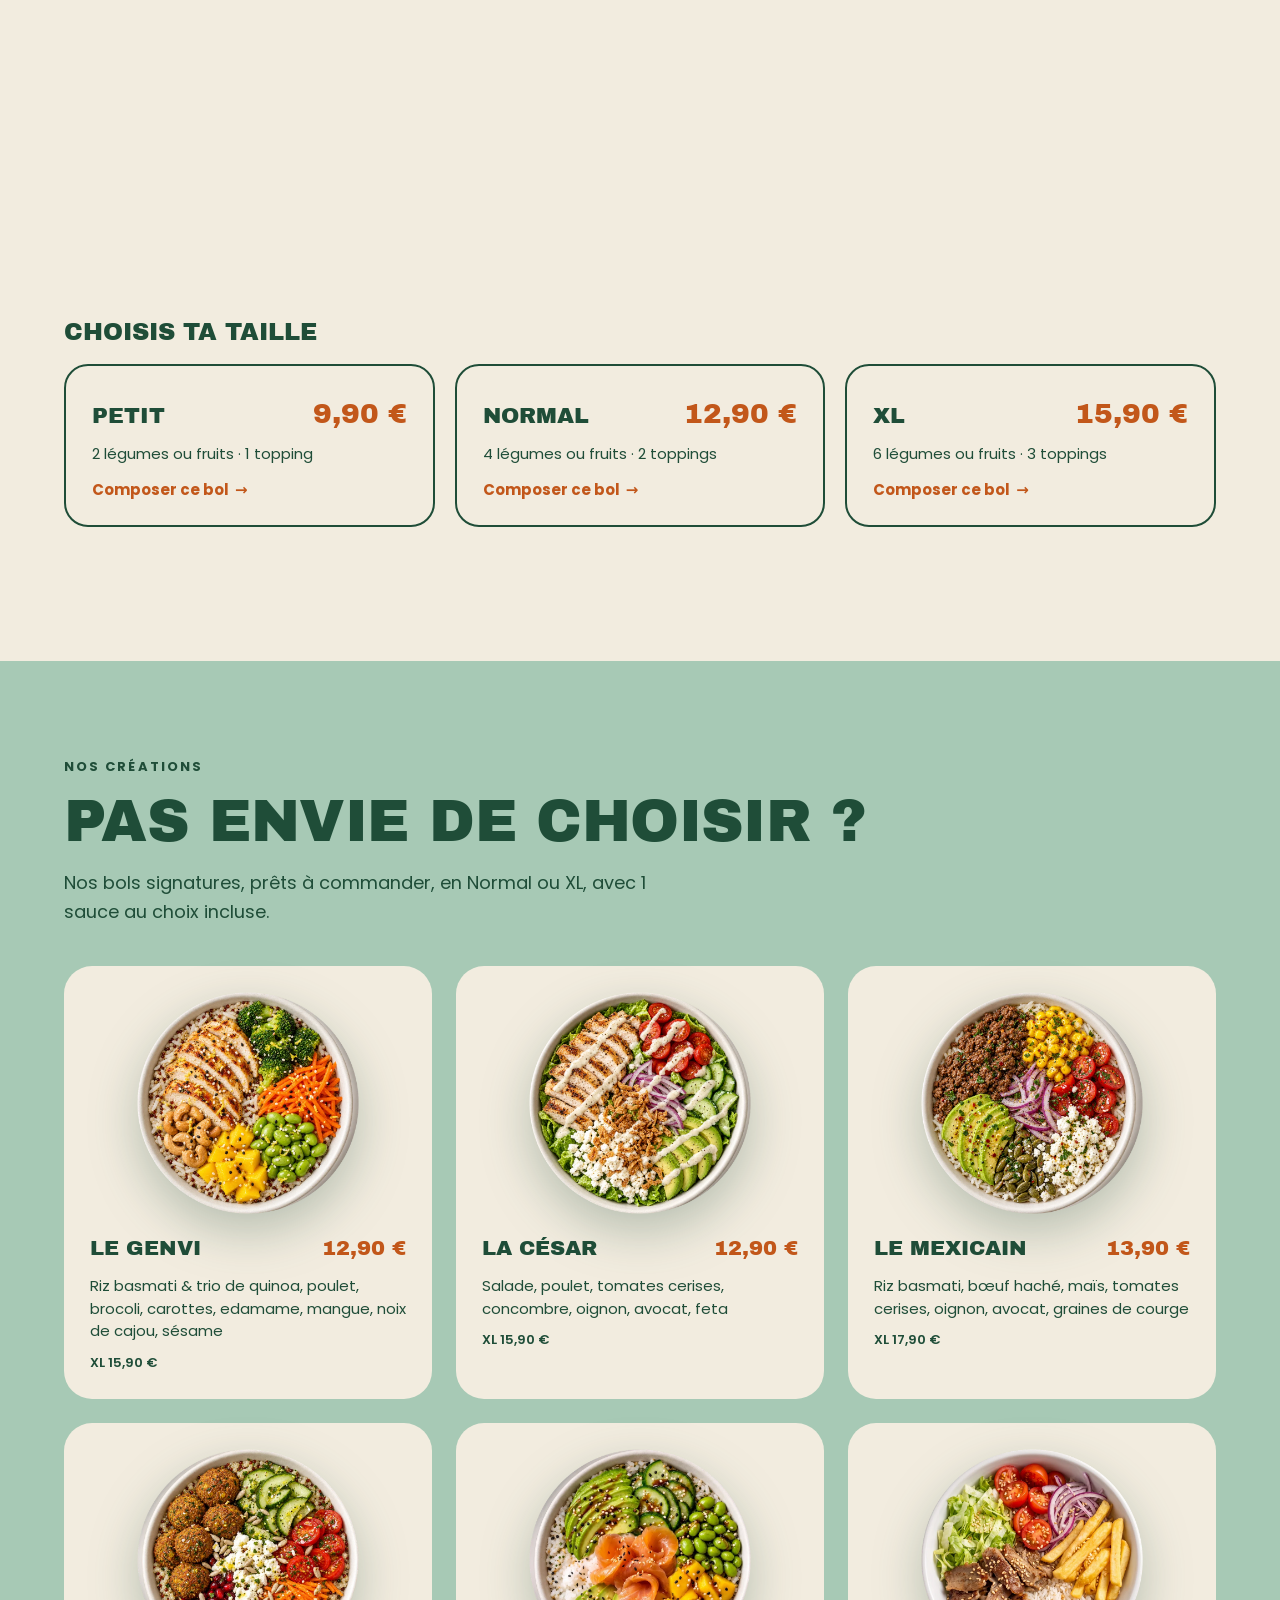
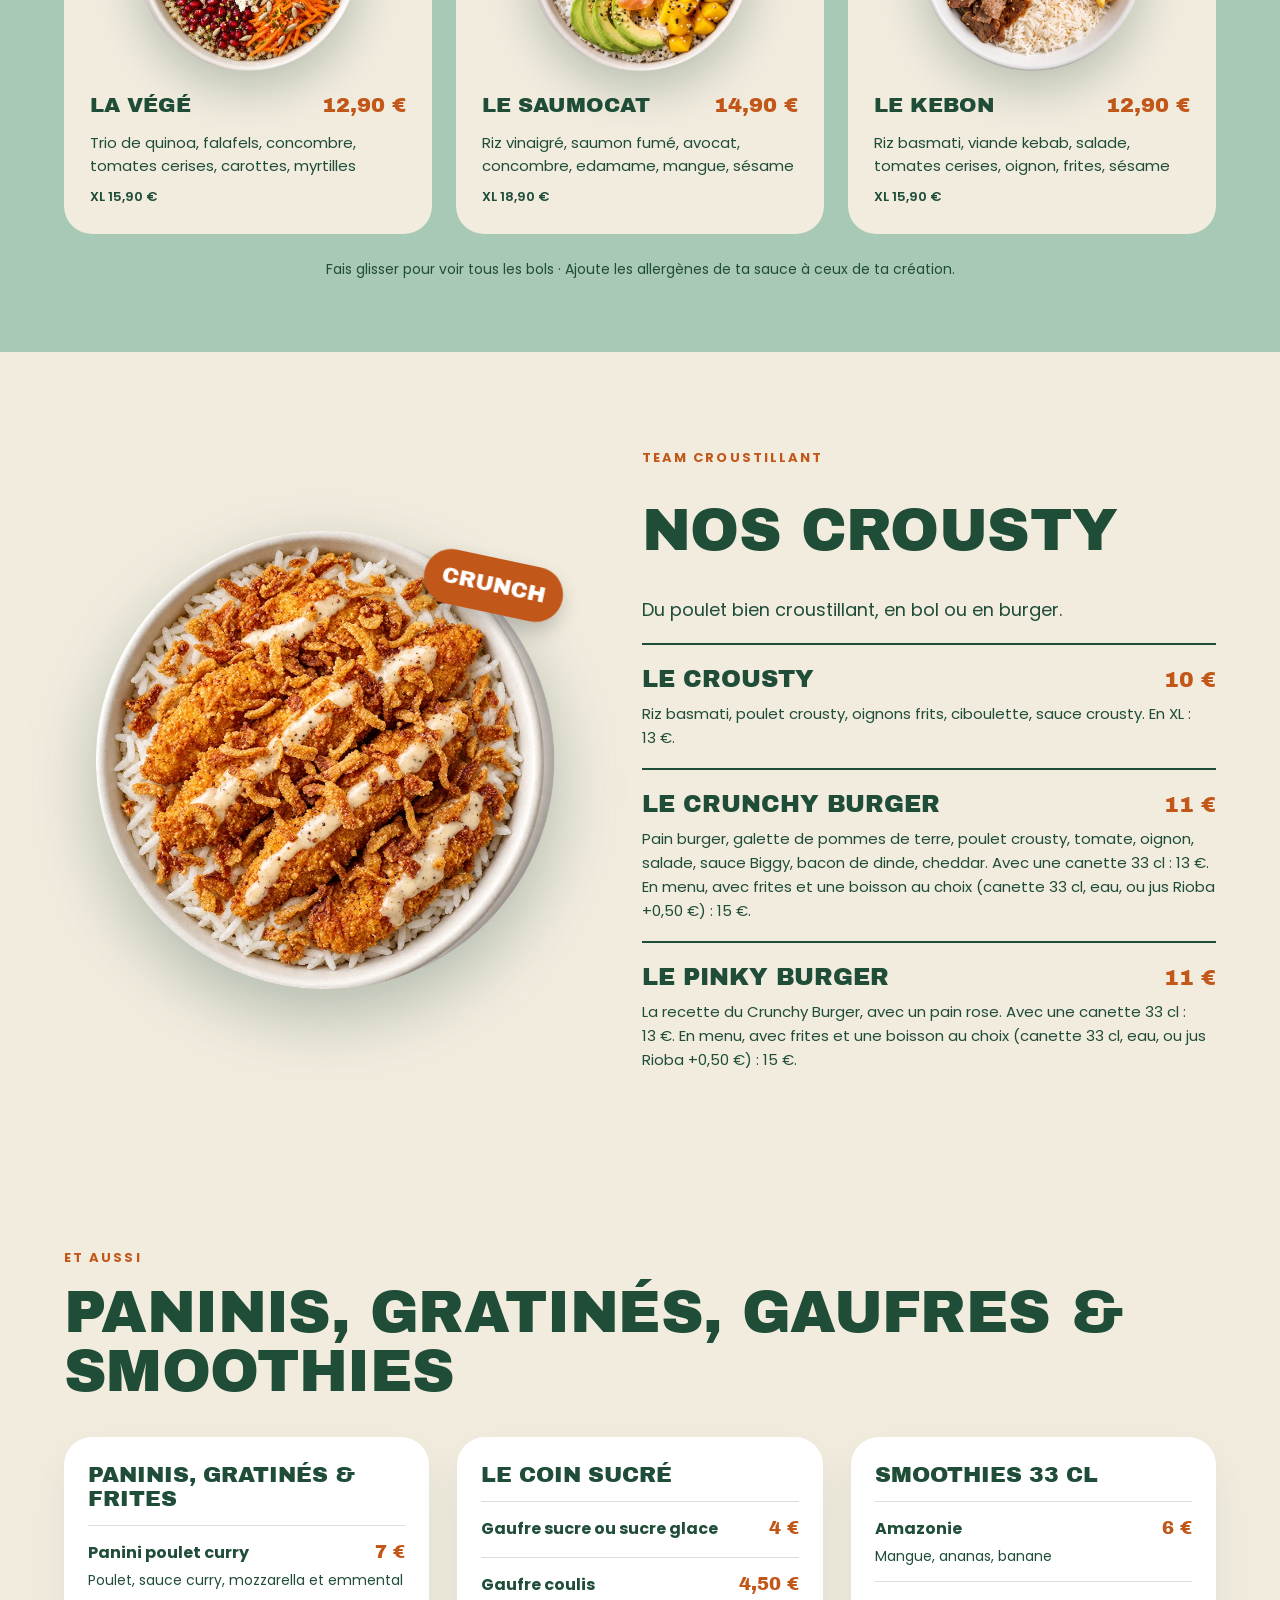
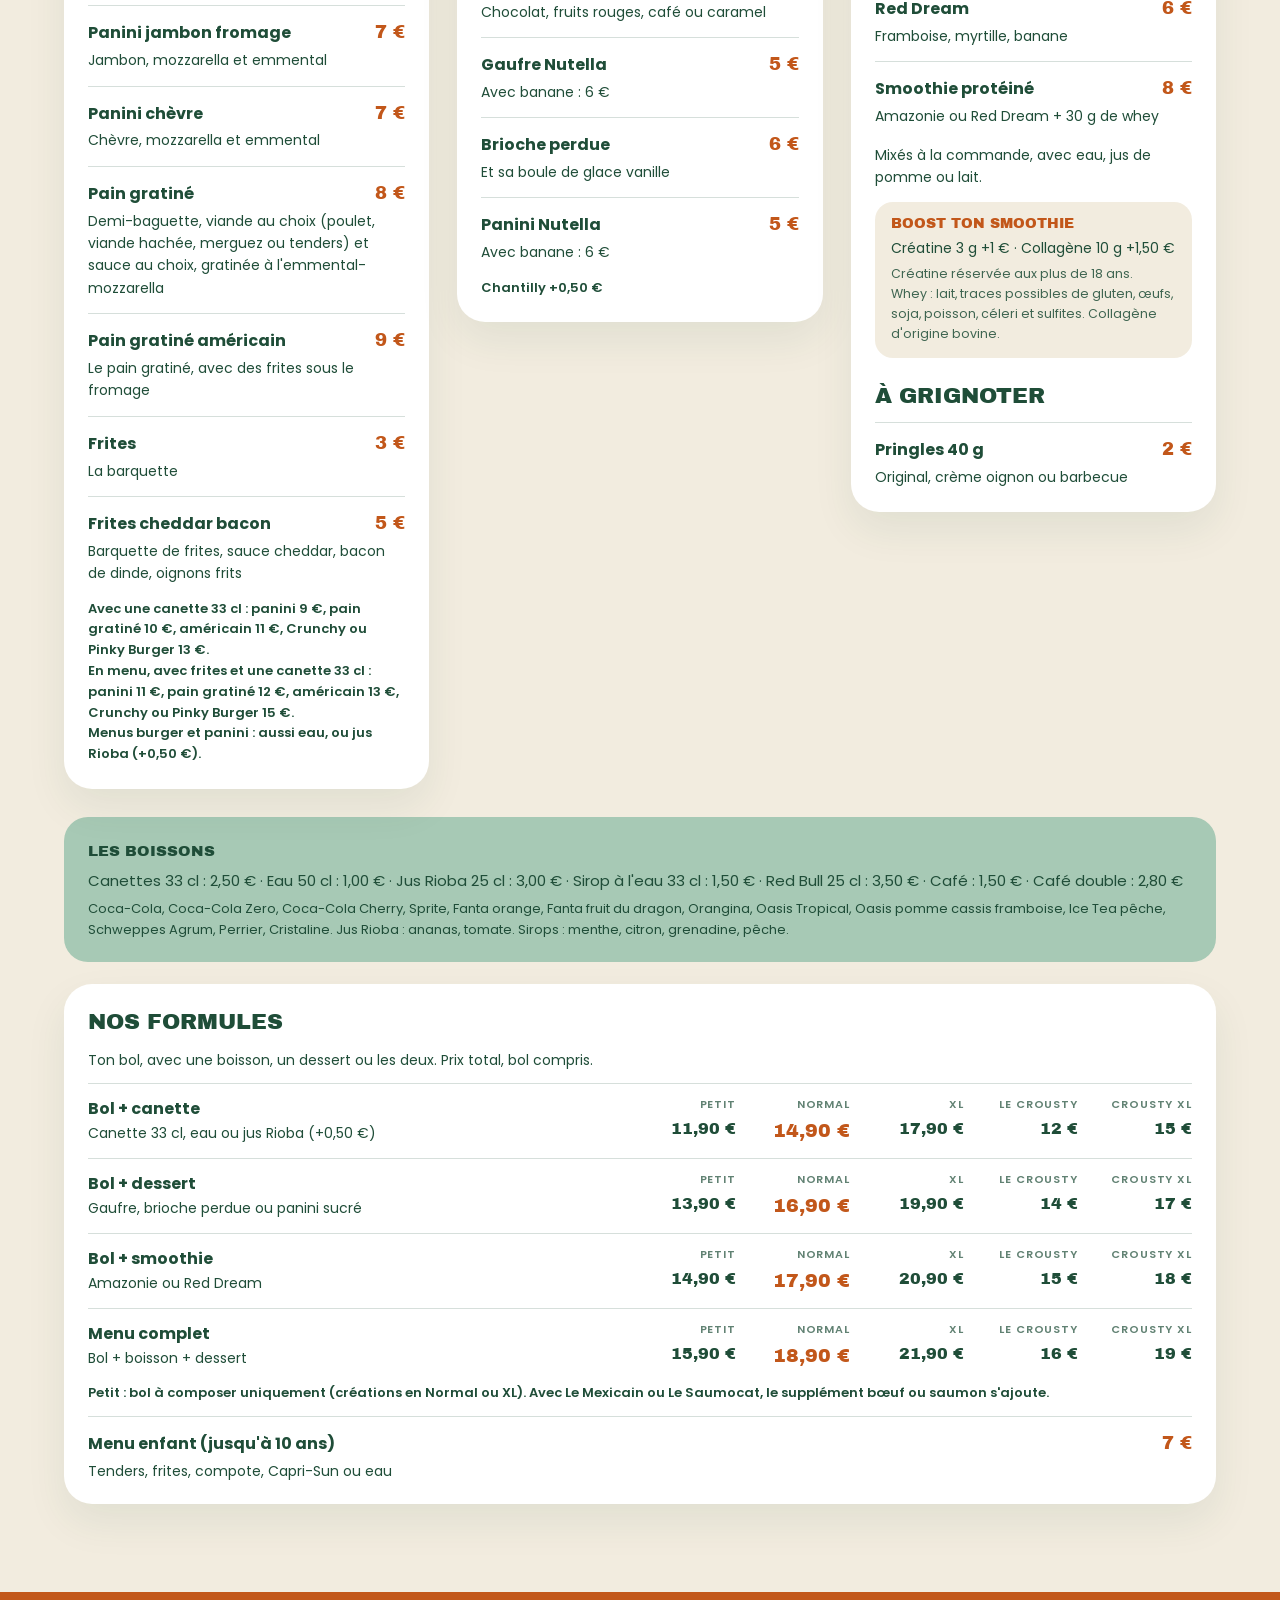
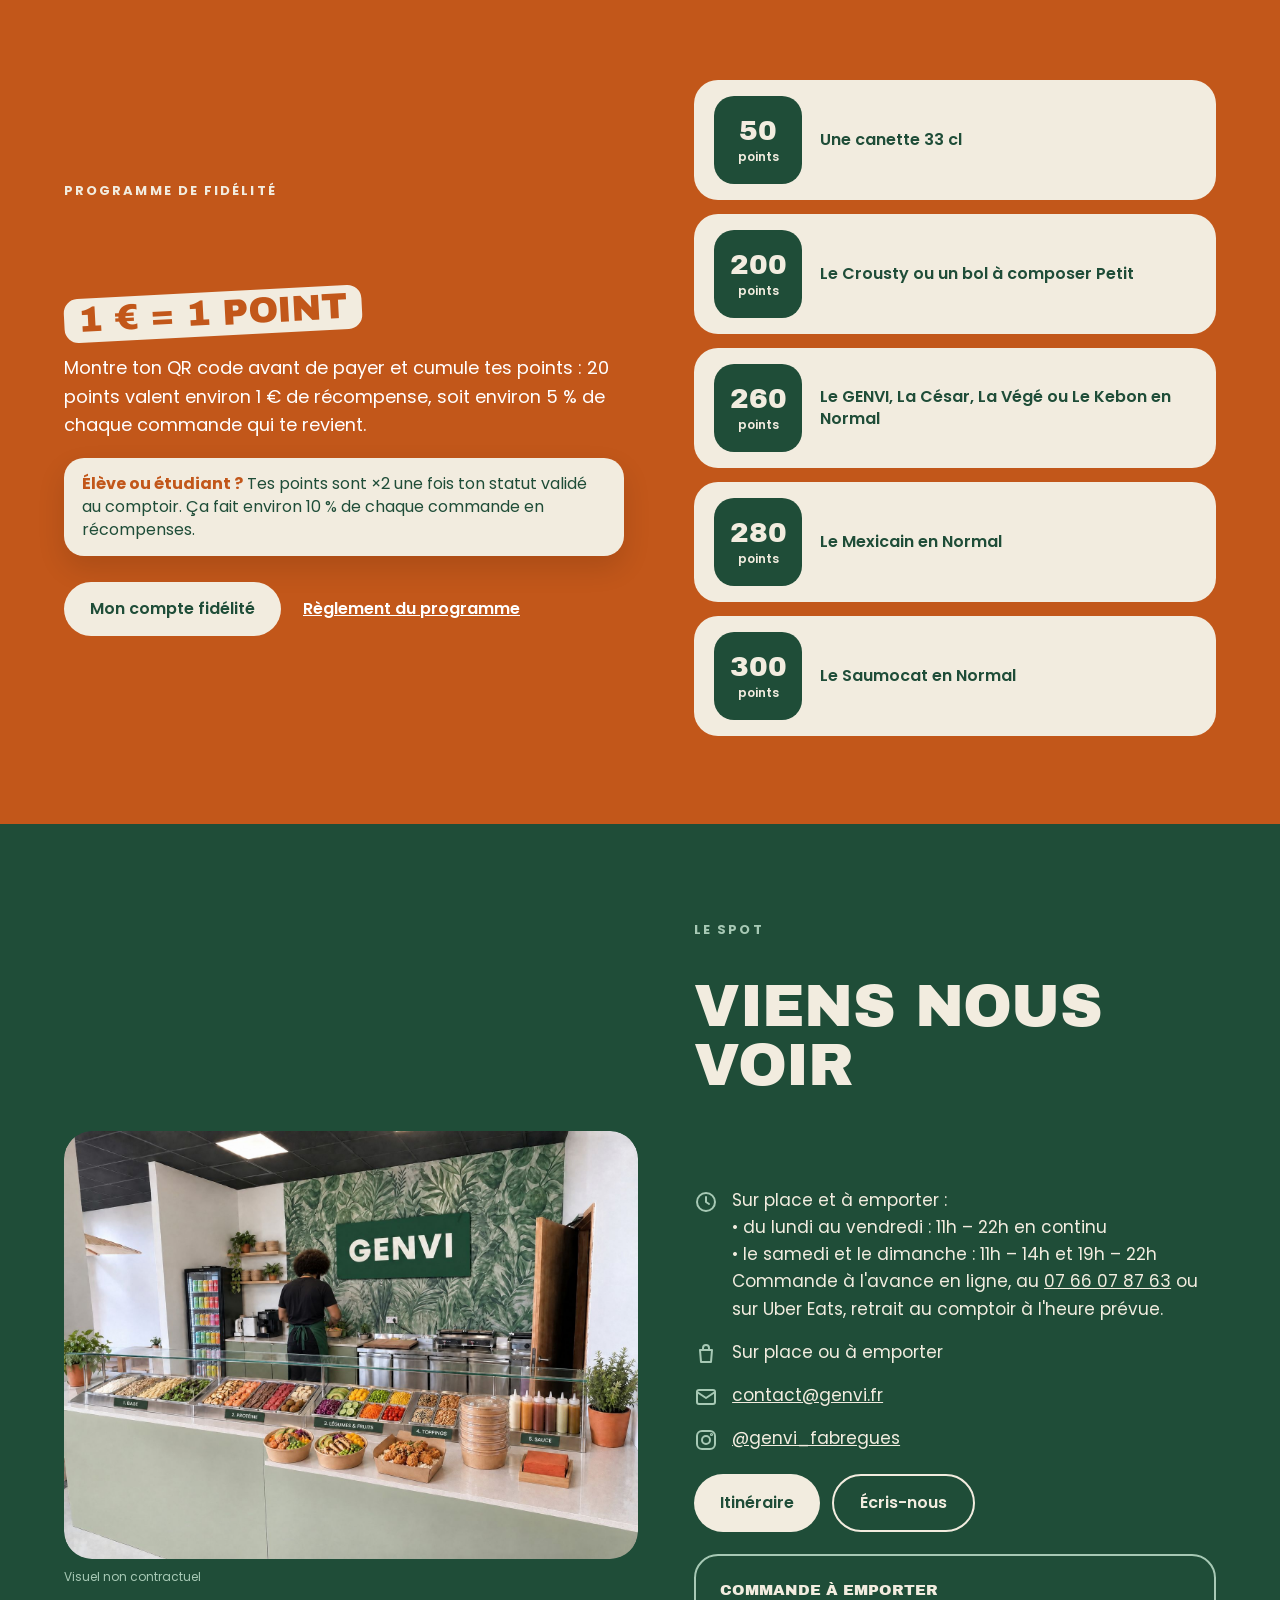
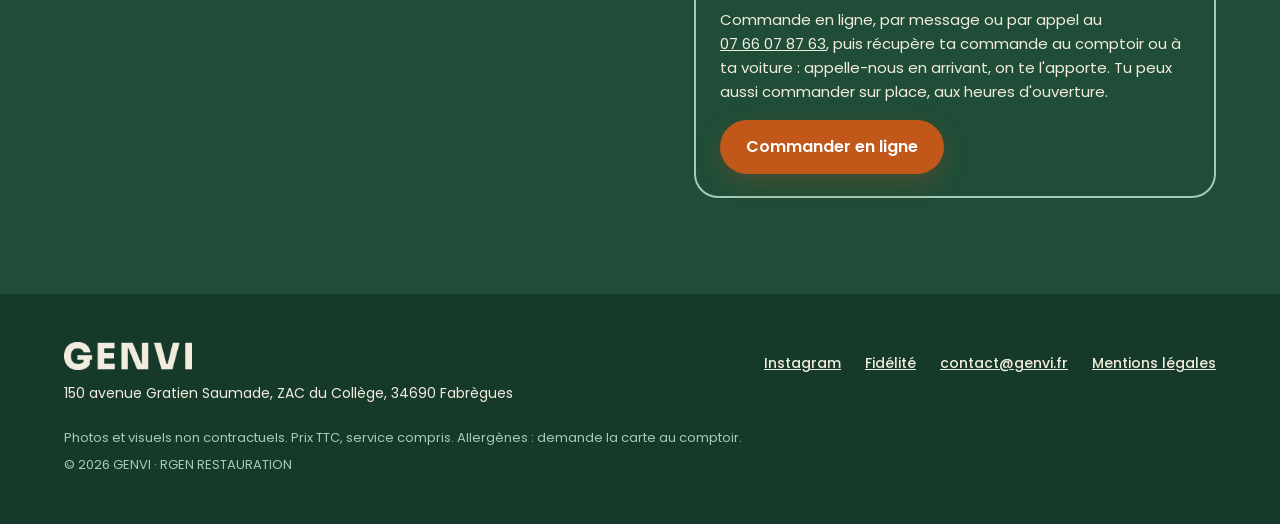
==== commit 92cbc557: "Kebon : photo à la place de Photo à venir" ====
--- a/index.html
+++ b/index.html
@@ -215,7 +215,7 @@
       <p class="card__meta">XL 18,90&nbsp;€</p>
     </article>
     <article class="card rv" style="--i:5">
-      <div class="card__img card__img--soon"><span>Photo<br>à venir</span></div>
+      <div class="card__img"><img src="assets/img/bol-kebon.webp" alt="Le Kebon" width="800" height="800" loading="lazy"></div>
       <div class="card__row"><h3 class="card__name">Le Kebon</h3><span class="card__price">12,90&nbsp;€</span></div>
       <p class="card__desc">Riz basmati, viande kebab, salade, tomates cerises, oignon, frites, sésame</p>
       <p class="card__meta">XL 15,90&nbsp;€</p>
